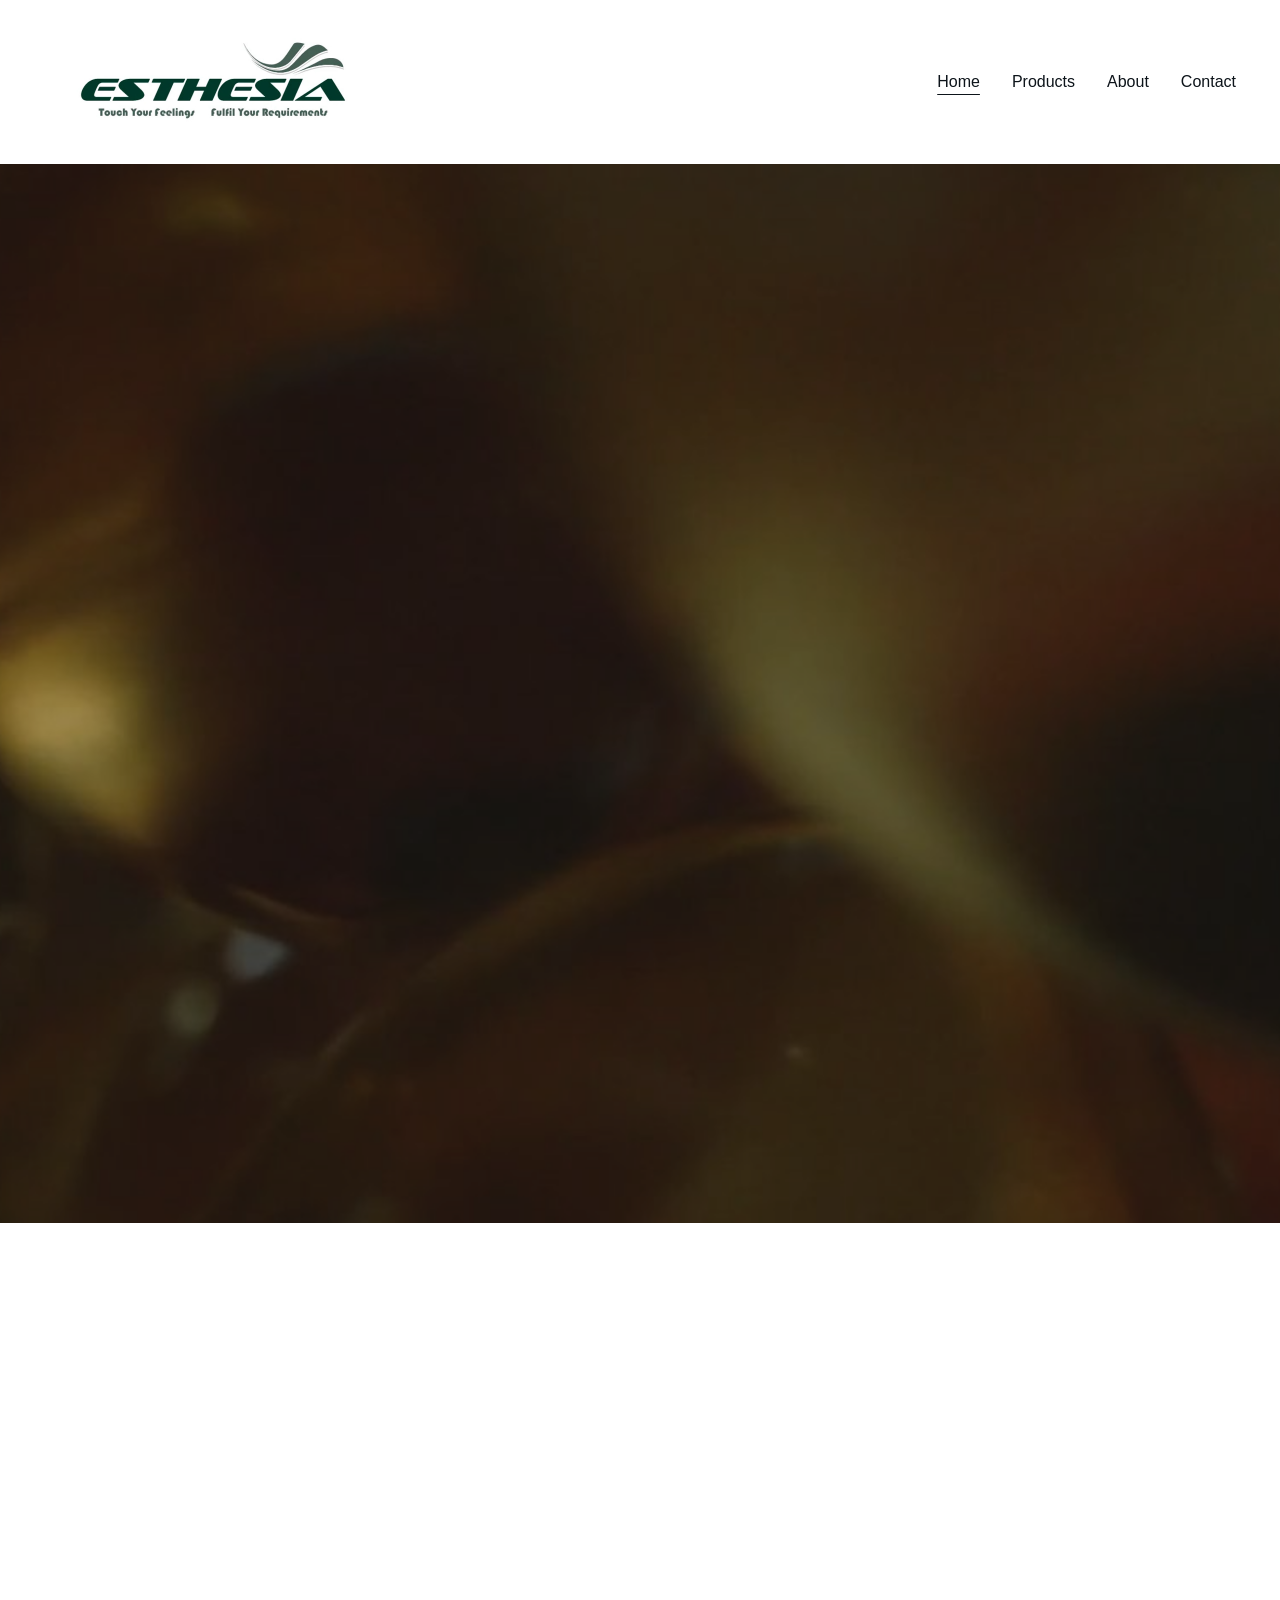
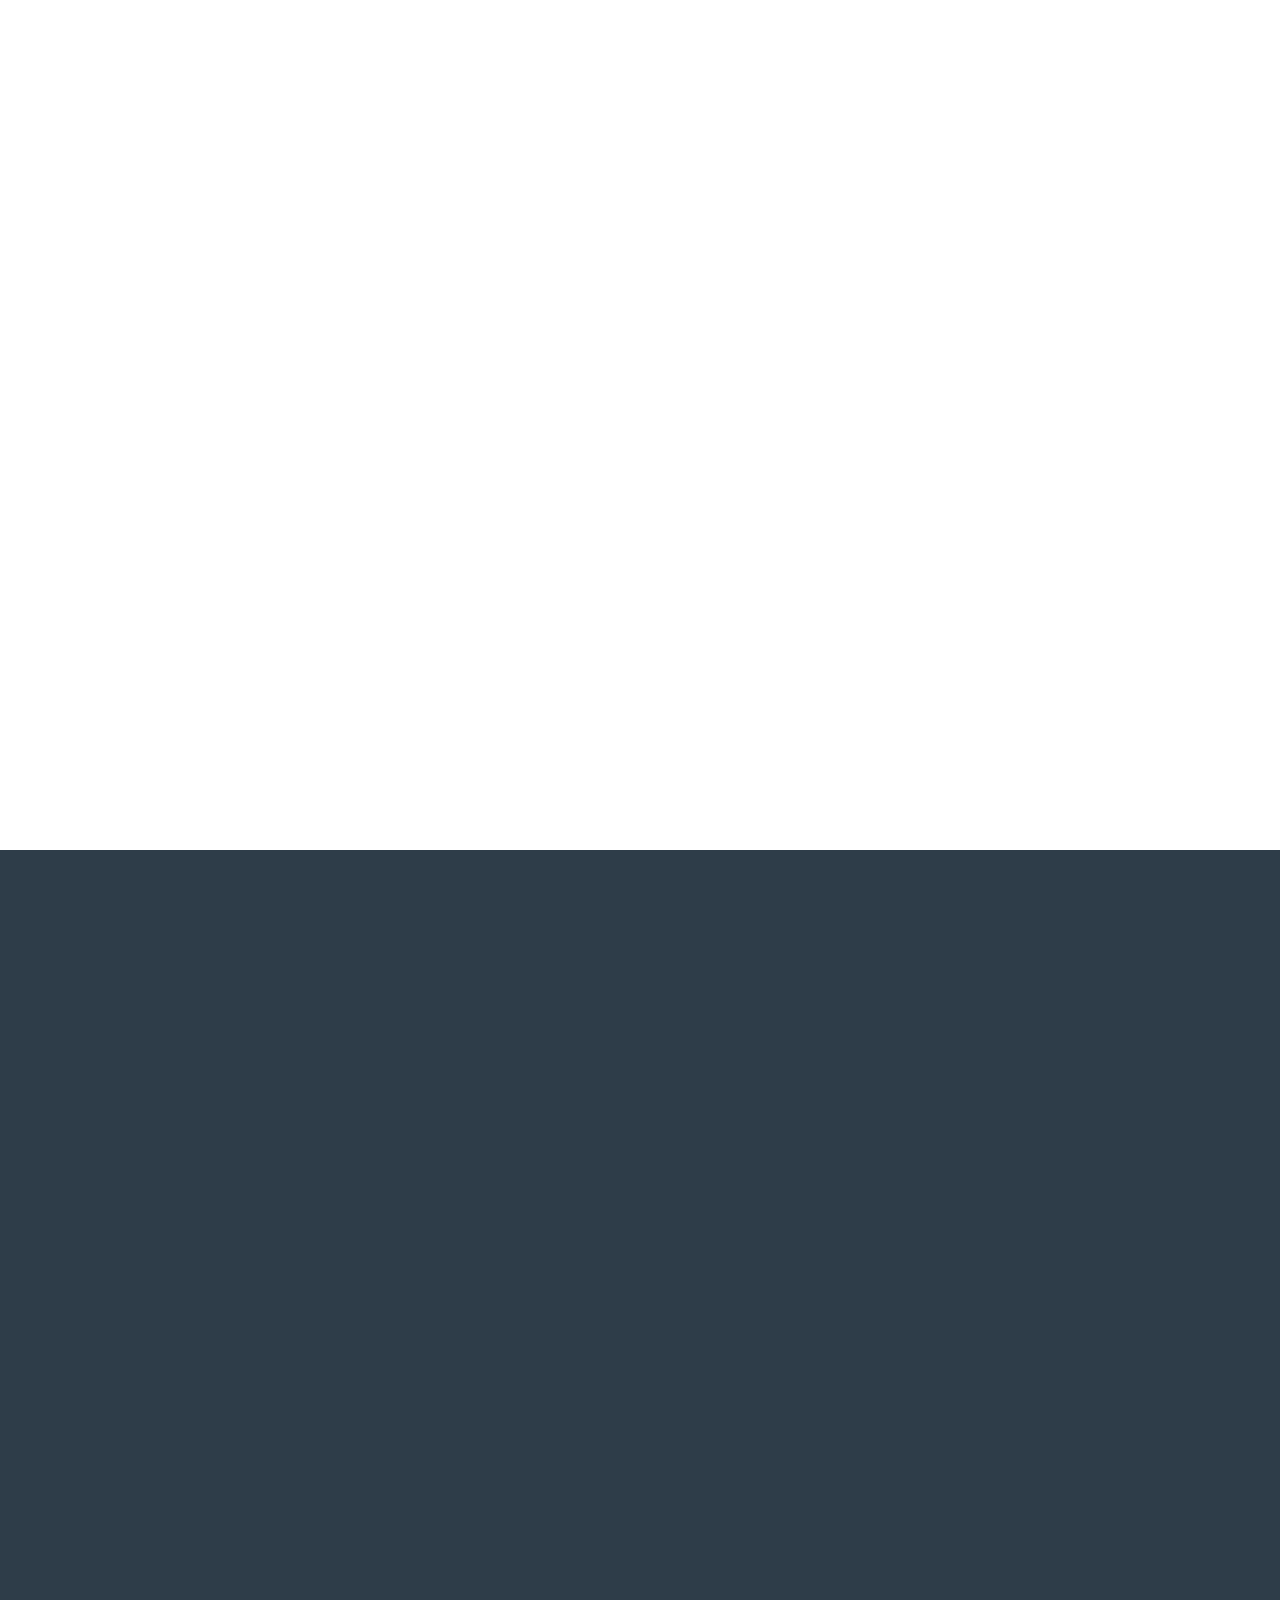
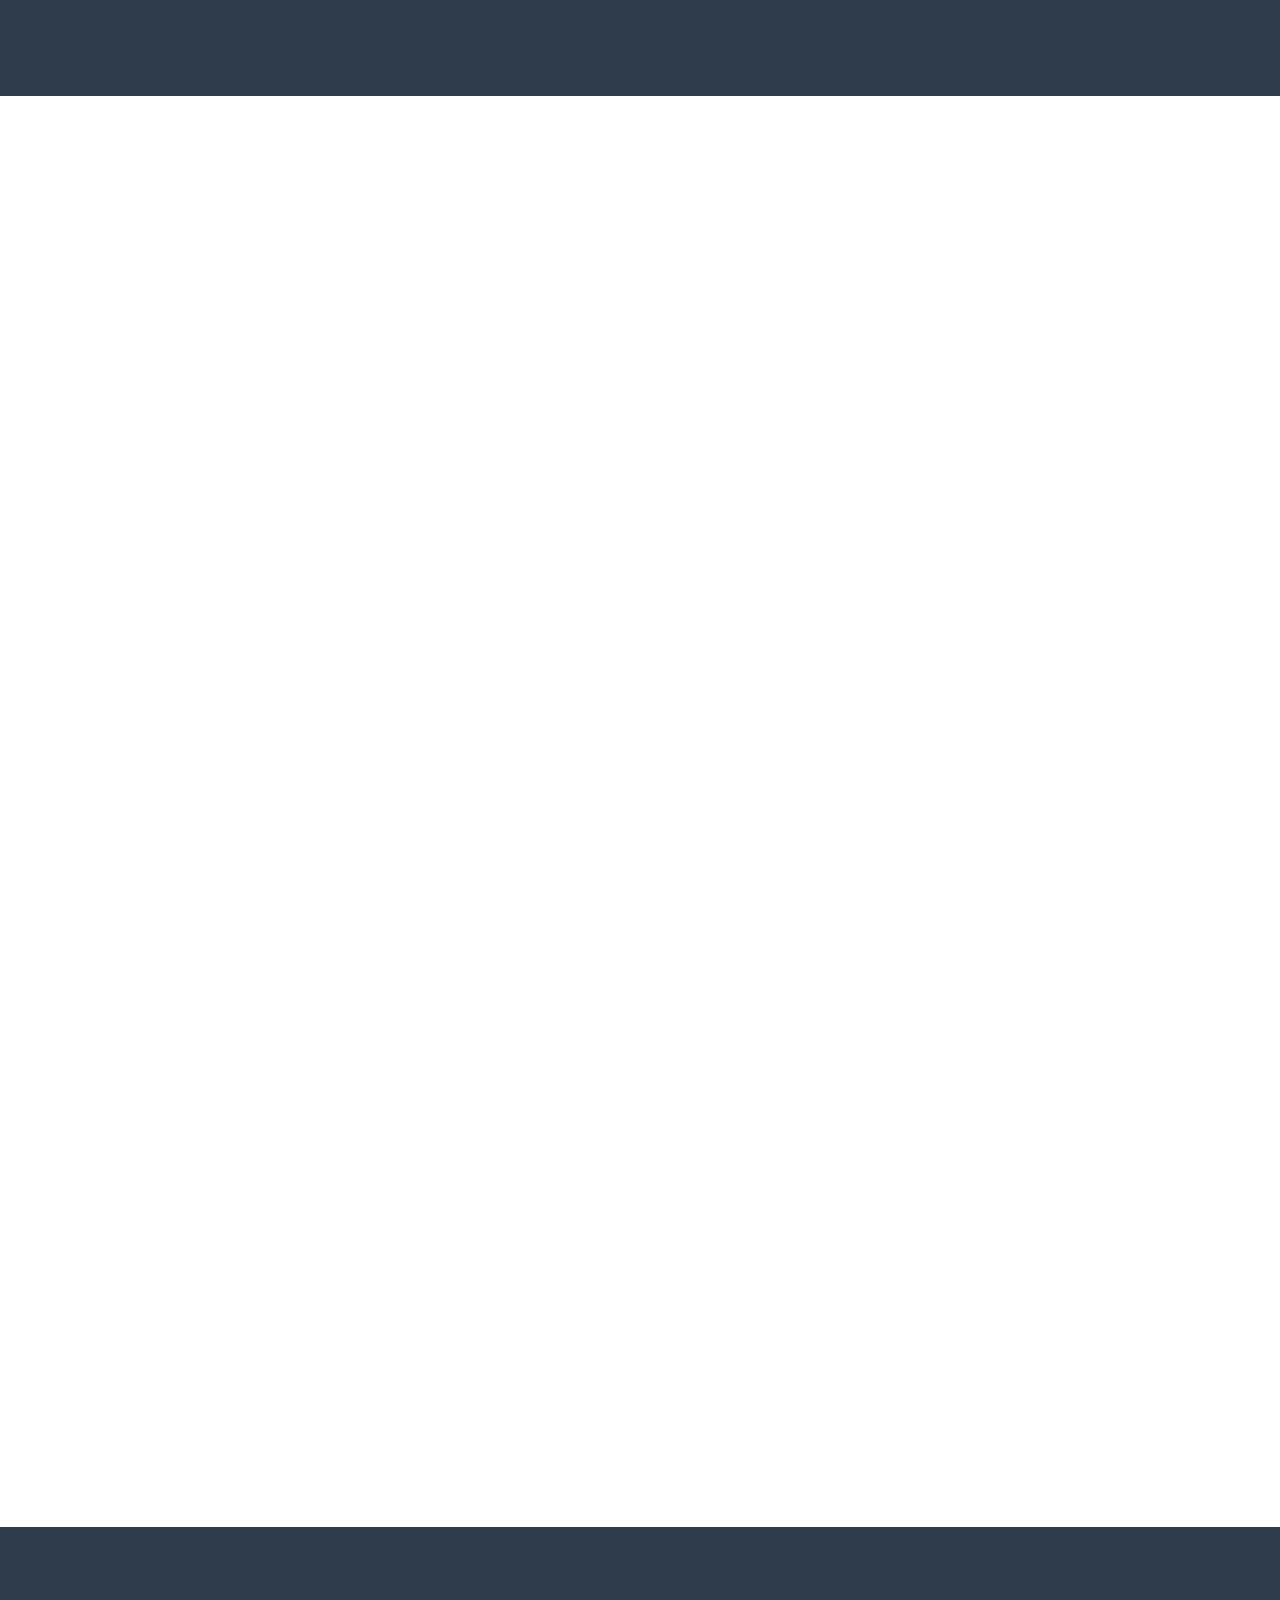
==== index.html @ c7436f4a "Initial import of Esthesia static website" ====
<!DOCTYPE html>
<html lang="en">
<!-- Mirrored from https://esthesia.com.au/ by HTTrack Website Copier/3.x [XR&CO], Fri, 13 Nov 2026 10:04:24 GMT -->
<head><meta charset="utf-8"/><meta content="width=device-width, initial-scale=1.0" name="viewport"/><meta content="Hostinger Website Builder" name="generator"/><!--[--><title>Trusted Wholesaler in Australia &amp; Taiwan - Esthesia | Esthesia</title><meta content="Esthesia is your reliable wholesaler in Australia and Taiwan, providing an extensive range of health products, including cosmetics, premium coffee, and essential health equipment. Explore our catalog to find the best products tailored for your business needs." name="description"/><link href="data:;base64,iVBORw0KGgo=" rel="icon"/><link href="data:;base64,iVBORw0KGgo=" rel="apple-touch-icon"/><meta content="index.html" property="og:url"/><link href="index.html" rel="canonical"/><meta content="Trusted Wholesaler in Australia &amp; Taiwan - Esthesia | Esthesia" property="og:title"/><meta content="Trusted Wholesaler in Australia &amp; Taiwan - Esthesia | Esthesia" name="twitter:title"/><meta content="website" property="og:type"/><meta content="Esthesia is your reliable wholesaler in Australia and Taiwan, providing an extensive range of health products, including cosmetics, premium coffee, and essential health equipment. Explore our catalog to find the best products tailored for your business needs." property="og:description"/><meta content="Esthesia is your reliable wholesaler in Australia and Taiwan, providing an extensive range of health products, including cosmetics, premium coffee, and essential health equipment. Explore our catalog to find the best products tailored for your business needs." name="twitter:description"/><meta content="Esthesia" property="og:site_name"/><meta content="wholesaler Australia, health products, premium coffee" name="keywords"/><meta property="og:image"/><meta name="twitter:image"/><meta content="" property="og:image:alt"/><meta content="" name="twitter:image:alt"/><meta content="summary_large_image" name="twitter:card"/><!-- --><link rel="preconnect"/><!-- --><!-- --><!-- --><!-- --><!--[--><link href="index.html" hreflang="x-default" rel="alternate"/><!--]--><link crossorigin="true" href="https://cdn.zyrosite.com/u1/google-fonts/font-faces?family=Roboto:wght@400;500;600&amp;display=swap" rel="preconnect"/><link as="style" href="https://cdn.zyrosite.com/u1/google-fonts/font-faces?family=Roboto:wght@400;500;600&amp;display=swap" rel="preload"/><link href="https://cdn.zyrosite.com/u1/google-fonts/font-faces?family=Roboto:wght@400;500;600&amp;display=swap" referrerpolicy="no-referrer" rel="stylesheet"/><!--]--><style></style><script>(function(){const publishDate = null;

			const currentDate = new Date().setHours(0, 0, 0, 0);

			if (publishDate && currentDate < publishDate) {
				window.location.replace('index.html');
			}
		})();</script><link href="_astro-1732517316264/_slug_.Cned8WY8.css" rel="stylesheet"/>
<style>:root{--color-meteorite-dark: #2f1c6a;--color-meteorite: #8c85ff;--color-meteorite-light: #d5dfff;--color-primary-dark: #5025d1;--color-primary: #673de6;--color-primary-light: #ebe4ff;--color-danger-dark: #d63163;--color-danger: #fc5185;--color-danger-light: #ffe8ef;--color-warning-dark: #fea419;--color-warning-dark-2: #9F6000;--color-warning: #ffcd35;--color-warning-light: #fff8e2;--color-success-dark: #008361;--color-success: #00b090;--color-success-light: #def4f0;--color-dark: #1d1e20;--color-gray-dark: #36344d;--color-gray: #727586;--color-gray-border: #dadce0;--color-gray-light: #f2f3f6;--color-light: #fff;--color-azure: #357df9;--color-azure-light: #e3ebf9;--color-azure-dark: #265ab2;--color-indigo: #6366F1}.whats-app-bubble{position:fixed;right:20px;bottom:24px;z-index:1000;display:flex;cursor:pointer;border-radius:100px;box-shadow:#00000026 0 4px 12px}.globalClass_2ebe{position:relative;z-index:17}#wtpQualitySign_fixedCSS,#wtpQualitySign_popupCSS{bottom:10px!important}#wtpQualitySign_fixedCSS{z-index:17!important}#wtpQualitySign_popupCSS{z-index:18!important}
</style></head> <body> <div> <style>astro-island,astro-slot,astro-static-slot{display:contents}</style><script>(()=>{var e=async t=>{await(await t())()};(self.Astro||(self.Astro={})).only=e;window.dispatchEvent(new Event("astro:only"));})();;(()=>{var A=Object.defineProperty;var g=(i,o,a)=>o in i?A(i,o,{enumerable:!0,configurable:!0,writable:!0,value:a}):i[o]=a;var d=(i,o,a)=>g(i,typeof o!="symbol"?o+"":o,a);{let i={0:t=>m(t),1:t=>a(t),2:t=>new RegExp(t),3:t=>new Date(t),4:t=>new Map(a(t)),5:t=>new Set(a(t)),6:t=>BigInt(t),7:t=>new URL(t),8:t=>new Uint8Array(t),9:t=>new Uint16Array(t),10:t=>new Uint32Array(t)},o=t=>{let[l,e]=t;return l in i?i[l](e):void 0},a=t=>t.map(o),m=t=>typeof t!="object"||t===null?t:Object.fromEntries(Object.entries(t).map(([l,e])=>[l,o(e)]));class y extends HTMLElement{constructor(){super(...arguments);d(this,"Component");d(this,"hydrator");d(this,"hydrate",async()=>{var b;if(!this.hydrator||!this.isConnected)return;let e=(b=this.parentElement)==null?void 0:b.closest("astro-island[ssr]");if(e){e.addEventListener("astro:hydrate",this.hydrate,{once:!0});return}let c=this.querySelectorAll("astro-slot"),n={},h=this.querySelectorAll("template[data-astro-template]");for(let r of h){let s=r.closest(this.tagName);s!=null&&s.isSameNode(this)&&(n[r.getAttribute("data-astro-template")||"default"]=r.innerHTML,r.remove())}for(let r of c){let s=r.closest(this.tagName);s!=null&&s.isSameNode(this)&&(n[r.getAttribute("name")||"default"]=r.innerHTML)}let p;try{p=this.hasAttribute("props")?m(JSON.parse(this.getAttribute("props"))):{}}catch(r){let s=this.getAttribute("component-url")||"<unknown>",v=this.getAttribute("component-export");throw v&&(s+=` (export ${v})`),console.error(`[hydrate] Error parsing props for component ${s}`,this.getAttribute("props"),r),r}let u;await this.hydrator(this)(this.Component,p,n,{client:this.getAttribute("client")}),this.removeAttribute("ssr"),this.dispatchEvent(new CustomEvent("astro:hydrate"))});d(this,"unmount",()=>{this.isConnected||this.dispatchEvent(new CustomEvent("astro:unmount"))})}disconnectedCallback(){document.removeEventListener("astro:after-swap",this.unmount),document.addEventListener("astro:after-swap",this.unmount,{once:!0})}connectedCallback(){if(!this.hasAttribute("await-children")||document.readyState==="interactive"||document.readyState==="complete")this.childrenConnectedCallback();else{let e=()=>{document.removeEventListener("DOMContentLoaded",e),c.disconnect(),this.childrenConnectedCallback()},c=new MutationObserver(()=>{var n;((n=this.lastChild)==null?void 0:n.nodeType)===Node.COMMENT_NODE&&this.lastChild.nodeValue==="astro:end"&&(this.lastChild.remove(),e())});c.observe(this,{childList:!0}),document.addEventListener("DOMContentLoaded",e)}}async childrenConnectedCallback(){let e=this.getAttribute("before-hydration-url");e&&await import(e),this.start()}async start(){let e=JSON.parse(this.getAttribute("opts")),c=this.getAttribute("client");if(Astro[c]===void 0){window.addEventListener(`astro:${c}`,()=>this.start(),{once:!0});return}try{await Astro[c](async()=>{let n=this.getAttribute("renderer-url"),[h,{default:p}]=await Promise.all([import(this.getAttribute("component-url")),n?import(n):()=>()=>{}]),u=this.getAttribute("component-export")||"default";if(!u.includes("."))this.Component=h[u];else{this.Component=h;for(let f of u.split("."))this.Component=this.Component[f]}return this.hydrator=p,this.hydrate},e,this)}catch(n){console.error(`[astro-island] Error hydrating ${this.getAttribute("component-url")}`,n)}}attributeChangedCallback(){this.hydrate()}}d(y,"observedAttributes",["props"]),customElements.get("astro-island")||customElements.define("astro-island",y)}})();</script><astro-island client="only" component-export="default" component-url="_astro-1732517316264/ClientHead.DyCZnrLW.js" opts='{"name":"ClientHead","value":"vue"}' props='{"page-noindex":[0],"canonical-url":[0,"https://esthesia.com.au/"],"site-meta":[0,{"version":[0,170],"isLayout":[0,true],"template":[0,"aigenerated"],"metaTitle":[0,"Esthesia"],"aiWebsiteType":[0,"Business"],"defaultLocale":[0,"system"],"metaHtmlLanguage":[0,"en"],"isPrivateModeActive":[0,false],"demoEcommerceStoreId":[0,"demo_01G0E9P2R0CFTNBWEEFCEV8EG5"],"shouldAddWWWPrefixToDomain":[0,false]}],"domain":[0,"esthesia.com.au"]}' renderer-url="_astro-1732517316264/client.ClBgHM8J.js" ssr="" uid="2luc5L"></astro-island> <script>(()=>{var e=async t=>{await(await t())()};(self.Astro||(self.Astro={})).load=e;window.dispatchEvent(new Event("astro:load"));})();</script><astro-island await-children="" client="load" component-export="default" component-url="_astro-1732517316264/Page.DCS1-Xpa.js" opts='{"name":"PageComponent","value":true}' props="{&quot;pageData&quot;:[0,{&quot;pages&quot;:[0,{&quot;ai-Foesx&quot;:[0,{&quot;meta&quot;:[0,{&quot;title&quot;:[0,&quot;Trusted Wholesaler in Australia &amp; Taiwan - Esthesia&quot;],&quot;keywords&quot;:[1,[[0,&quot;wholesaler Australia&quot;],[0,&quot;health products&quot;],[0,&quot;premium coffee&quot;]]],&quot;description&quot;:[0,&quot;Esthesia is your reliable wholesaler in Australia and Taiwan, providing an extensive range of health products, including cosmetics, premium coffee, and essential health equipment. Explore our catalog to find the best products tailored for your business needs.&quot;],&quot;focusKeyword&quot;:[0,&quot;wholesaler Australia&quot;]}],&quot;name&quot;:[0,&quot;Home&quot;],&quot;slug&quot;:[0,&quot;home&quot;],&quot;type&quot;:[0,&quot;default&quot;],&quot;blocks&quot;:[1,[[0,&quot;ai-SNVyl2&quot;],[0,&quot;ai-PhxnQ7&quot;],[0,&quot;ai-YYaQV5&quot;],[0,&quot;ai-0DRvZd&quot;],[0,&quot;ai-rOpLDy&quot;]]]}],&quot;ai-IYH8s&quot;:[0,{&quot;meta&quot;:[0,{&quot;title&quot;:[0,&quot;Contact Esthesia - Health Product Wholesaler&quot;],&quot;keywords&quot;:[1,[[0,&quot;health products&quot;],[0,&quot;wholesaler&quot;],[0,&quot;cosmetics&quot;],[0,&quot;coffee&quot;],[0,&quot;equipment&quot;]]],&quot;description&quot;:[0,&quot;Get in touch with Esthesia, your trusted health product wholesaler for Australia and Taiwan. We offer a wide range of cosmetics, coffee, and health equipment. Reach out for inquiries, partnerships, or product information. We're here to assist you with your health product needs.&quot;],&quot;focusKeyword&quot;:[0,&quot;health products&quot;]}],&quot;name&quot;:[0,&quot;Contact&quot;],&quot;slug&quot;:[0,&quot;contact&quot;],&quot;type&quot;:[0,&quot;default&quot;],&quot;blocks&quot;:[1,[[0,&quot;ai-iwE2PH&quot;],[0,&quot;ai-4S_KzJ&quot;],[0,&quot;ai-QL1faz&quot;]]]}],&quot;ai-X6Tkz&quot;:[0,{&quot;meta&quot;:[0,{&quot;title&quot;:[0,&quot;Esthesia: Your Trusted Health Product Wholesaler&quot;],&quot;keywords&quot;:[1,[[0,&quot;health products&quot;],[0,&quot;cosmetics&quot;],[0,&quot;wholesale supplier&quot;]]],&quot;description&quot;:[0,&quot;Esthesia is a leading health product wholesaler, providing a diverse range of cosmetics, coffee, and health equipment for Australia and Taiwan. We are committed to quality and customer satisfaction, ensuring you receive the best products for your health and wellness needs.&quot;],&quot;focusKeyword&quot;:[0,&quot;health products&quot;]}],&quot;name&quot;:[0,&quot;About&quot;],&quot;slug&quot;:[0,&quot;about&quot;],&quot;type&quot;:[0,&quot;default&quot;],&quot;blocks&quot;:[1,[[0,&quot;ai-xZIhe4&quot;],[0,&quot;ai-4S_KzJ&quot;],[0,&quot;ai-zgKFQ3&quot;]]]}],&quot;ai-uSNVk&quot;:[0,{&quot;meta&quot;:[0,{&quot;title&quot;:[0,&quot;Esthesia: Quality Health Products for Australia and Taiwan&quot;],&quot;keywords&quot;:[1,[[0,&quot;health products&quot;],[0,&quot;cosmetics&quot;],[0,&quot;wholesale supplier&quot;]]],&quot;description&quot;:[0,&quot;Discover a wide range of health products at Esthesia. We specialize in cosmetics, coffee, and health equipment, serving wholesalers in Australia and Taiwan. Quality and reliability are our top priorities for your business needs.&quot;],&quot;focusKeyword&quot;:[0,&quot;health products&quot;]}],&quot;name&quot;:[0,&quot;Products&quot;],&quot;slug&quot;:[0,&quot;products&quot;],&quot;type&quot;:[0,&quot;default&quot;],&quot;blocks&quot;:[1,[[0,&quot;ai-JjSDs3&quot;],[0,&quot;ai-o9_Cx0&quot;],[0,&quot;ai-QL1faz&quot;]]]}]}],&quot;blocks&quot;:[0,{&quot;header&quot;:[0,{&quot;type&quot;:[0,&quot;BlockNavigation&quot;],&quot;mobile&quot;:[0,{&quot;height&quot;:[0,90],&quot;logoHeight&quot;:[0,27]}],&quot;desktop&quot;:[0,{&quot;height&quot;:[0,164],&quot;logoHeight&quot;:[0,104]}],&quot;settings&quot;:[0,{&quot;styles&quot;:[0,{&quot;width&quot;:[0,&quot;1240px&quot;],&quot;padding&quot;:[0,&quot;30px 16px 30px 16px&quot;],&quot;m-padding&quot;:[0,&quot;24px 16px 24px 16px&quot;],&quot;logo-width&quot;:[0,&quot;338px&quot;],&quot;cartIconSize&quot;:[0,&quot;24px&quot;],&quot;link-spacing&quot;:[0,&quot;32px&quot;],&quot;m-logo-width&quot;:[0,&quot;85.8681640625px&quot;],&quot;m-link-spacing&quot;:[0,&quot;20px&quot;],&quot;element-spacing&quot;:[0,&quot;32px&quot;],&quot;contrastBackgroundColor&quot;:[0,&quot;rgb(224, 224, 224)&quot;]}],&quot;cartText&quot;:[0,&quot;&quot;],&quot;isSticky&quot;:[0,true],&quot;showLogo&quot;:[0,true],&quot;headerLayout&quot;:[0,&quot;desktop-1&quot;],&quot;isCartVisible&quot;:[0,true],&quot;logoImagePath&quot;:[0,&quot;esthesialogowithslogan-AE0oZo1GDlC8O04b.webp&quot;],&quot;mHeaderLayout&quot;:[0,&quot;mobile-1&quot;],&quot;logoImageOrigin&quot;:[0,&quot;assets&quot;],&quot;mobileLinksAlignment&quot;:[0,&quot;right&quot;]}],&quot;zindexes&quot;:[1,[]],&quot;background&quot;:[0,{&quot;color&quot;:[0,&quot;#ffffff&quot;],&quot;current&quot;:[0,&quot;color&quot;],&quot;isTransparent&quot;:[0,false]}],&quot;components&quot;:[1,[]],&quot;fontWeight&quot;:[0,400],&quot;logoAspectRatio&quot;:[0,3.25],&quot;navLinkTextColor&quot;:[0,&quot;#0d141a&quot;],&quot;navLinkTextColorHover&quot;:[0,&quot;#0d141a&quot;]}],&quot;zSiG-O&quot;:[0,{&quot;slot&quot;:[0,&quot;footer&quot;],&quot;type&quot;:[0,&quot;BlockLayout&quot;],&quot;mobile&quot;:[0,{&quot;minHeight&quot;:[0,614]}],&quot;desktop&quot;:[0,{&quot;minHeight&quot;:[0,344]}],&quot;settings&quot;:[0,{&quot;styles&quot;:[0,{&quot;cols&quot;:[0,&quot;12&quot;],&quot;rows&quot;:[0,10],&quot;width&quot;:[0,&quot;1224px&quot;],&quot;m-rows&quot;:[0,&quot;1&quot;],&quot;col-gap&quot;:[0,&quot;24px&quot;],&quot;row-gap&quot;:[0,&quot;16px&quot;],&quot;row-size&quot;:[0,&quot;48px&quot;],&quot;column-gap&quot;:[0,&quot;24px&quot;],&quot;block-padding&quot;:[0,&quot;16px 0 16px 0&quot;],&quot;m-block-padding&quot;:[0,&quot;40px 16px 40px 16px&quot;]}]}],&quot;zindexes&quot;:[1,[[0,&quot;ai-_K3XIw&quot;],[0,&quot;ai-Kzhad-&quot;],[0,&quot;ai-ImAnRU&quot;],[0,&quot;ai-YmMw1v&quot;],[0,&quot;ai-0NJ7tu&quot;],[0,&quot;ai-VBk2rt&quot;],[0,&quot;ai-AiR-TD&quot;],[0,&quot;ai-JCjPzm&quot;],[0,&quot;ai-2V25m9&quot;]]],&quot;background&quot;:[0,{&quot;color&quot;:[0,&quot;#2E3D49&quot;],&quot;current&quot;:[0,&quot;color&quot;]}],&quot;components&quot;:[1,[[0,&quot;ai-_K3XIw&quot;],[0,&quot;ai-Kzhad-&quot;],[0,&quot;ai-ImAnRU&quot;],[0,&quot;ai-YmMw1v&quot;],[0,&quot;ai-0NJ7tu&quot;],[0,&quot;ai-VBk2rt&quot;],[0,&quot;ai-AiR-TD&quot;],[0,&quot;ai-JCjPzm&quot;],[0,&quot;ai-2V25m9&quot;]]],&quot;initialBlockId&quot;:[0,&quot;W7N_1fYuy&quot;]}],&quot;ai-0DRvZd&quot;:[0,{&quot;type&quot;:[0,&quot;BlockLayout&quot;],&quot;mobile&quot;:[0,{&quot;minHeight&quot;:[0,642]}],&quot;desktop&quot;:[0,{&quot;minHeight&quot;:[0,824]}],&quot;settings&quot;:[0,{&quot;styles&quot;:[0,{&quot;block-padding&quot;:[0,&quot;16px 0 16px 0&quot;],&quot;m-block-padding&quot;:[0,&quot;16px&quot;]}]}],&quot;zindexes&quot;:[1,[[0,&quot;ai-6hkwT-&quot;],[0,&quot;ai-FWc2Dd&quot;],[0,&quot;ai-5GRxpV&quot;],[0,&quot;ai-hNTTfe&quot;],[0,&quot;ai-WENtz-&quot;],[0,&quot;ai-4sqNP4&quot;]]],&quot;attachment&quot;:[0,&quot;fixed&quot;],&quot;background&quot;:[0,{&quot;color&quot;:[0,&quot;#ffffff&quot;],&quot;current&quot;:[0,&quot;color&quot;],&quot;gradient&quot;:[0,{&quot;angle&quot;:[0,135],&quot;colors&quot;:[1,[[0,{&quot;value&quot;:[0,&quot;#4A90E2&quot;]}],[0,{&quot;value&quot;:[0,&quot;rgb(143, 17, 168)&quot;]}]]],&quot;isAnimated&quot;:[0,false]}],&quot;overlay-opacity&quot;:[0,&quot;0.90&quot;]}],&quot;components&quot;:[1,[[0,&quot;ai-6hkwT-&quot;],[0,&quot;ai-FWc2Dd&quot;],[0,&quot;ai-5GRxpV&quot;],[0,&quot;ai-hNTTfe&quot;],[0,&quot;ai-WENtz-&quot;],[0,&quot;ai-4sqNP4&quot;]]],&quot;initialBlockId&quot;:[0,&quot;zWbtAT&quot;]}],&quot;ai-PhxnQ7&quot;:[0,{&quot;type&quot;:[0,&quot;BlockLayout&quot;],&quot;mobile&quot;:[0,{&quot;minHeight&quot;:[0,1280]}],&quot;desktop&quot;:[0,{&quot;minHeight&quot;:[0,1227]}],&quot;settings&quot;:[0,{&quot;styles&quot;:[0,{&quot;block-padding&quot;:[0,&quot;16px 0 16px 0&quot;],&quot;m-block-padding&quot;:[0,&quot;16px&quot;]}]}],&quot;zindexes&quot;:[1,[[0,&quot;ai-WPg6X7&quot;],[0,&quot;ai-YDy2Lz&quot;],[0,&quot;ai-5EC7d_&quot;],[0,&quot;ai-2rLAJL&quot;],[0,&quot;ai-l-NX6o&quot;],[0,&quot;ai-wXX0eO&quot;],[0,&quot;ai-nVDzGr&quot;],[0,&quot;ai-trDSep&quot;]]],&quot;attachment&quot;:[0,&quot;fixed&quot;],&quot;background&quot;:[0,{&quot;color&quot;:[0,&quot;#ffffff&quot;],&quot;current&quot;:[0,&quot;color&quot;],&quot;gradient&quot;:[0,{&quot;angle&quot;:[0,135],&quot;colors&quot;:[1,[[0,{&quot;value&quot;:[0,&quot;#4A90E2&quot;]}],[0,{&quot;value&quot;:[0,&quot;rgb(143, 17, 168)&quot;]}]]],&quot;isAnimated&quot;:[0,false]}],&quot;overlay-opacity&quot;:[0,&quot;0.90&quot;]}],&quot;components&quot;:[1,[[0,&quot;ai-WPg6X7&quot;],[0,&quot;ai-YDy2Lz&quot;],[0,&quot;ai-5EC7d_&quot;],[0,&quot;ai-2rLAJL&quot;],[0,&quot;ai-l-NX6o&quot;],[0,&quot;ai-wXX0eO&quot;],[0,&quot;ai-nVDzGr&quot;],[0,&quot;ai-trDSep&quot;]]],&quot;initialBlockId&quot;:[0,&quot;zXihxf&quot;]}],&quot;ai-SNVyl2&quot;:[0,{&quot;type&quot;:[0,&quot;BlockLayout&quot;],&quot;mobile&quot;:[0,{&quot;minHeight&quot;:[0,1089]}],&quot;desktop&quot;:[0,{&quot;minHeight&quot;:[0,1059]}],&quot;settings&quot;:[0,{&quot;styles&quot;:[0,{&quot;block-padding&quot;:[0,&quot;16px 0 16px 0&quot;],&quot;m-block-padding&quot;:[0,&quot;16px&quot;]}]}],&quot;zindexes&quot;:[1,[[0,&quot;ai-1oXTuT&quot;],[0,&quot;ai-zMbjB9&quot;],[0,&quot;ai-nLnSbY&quot;],[0,&quot;ai-hjwC94&quot;],[0,&quot;ai-fNfmoT&quot;],[0,&quot;ai-YtsKt_&quot;]]],&quot;attachment&quot;:[0,&quot;unset&quot;],&quot;background&quot;:[0,{&quot;alt&quot;:[0,&quot;black and brown leather padded tub sofa&quot;],&quot;path&quot;:[0,&quot;photo-1567016376408-0226e4d0c1ea&quot;],&quot;image&quot;:[0,&quot;https://images.unsplash.com/photo-1567016376408-0226e4d0c1ea?ixid=M3wzOTE5Mjl8MHwxfHNlYXJjaHw0fHxpbnRlcmlvcnxlbnwwfHx8fDE3MTUwNDQwMTN8MA&amp;ixlib=rb-4.0.3?w=1366&amp;q=70&amp;auto=format&quot;],&quot;video&quot;:[0,{&quot;videoSrc&quot;:[0,&quot;https://videos.pexels.com/video-files/3752510/3752510-hd_1920_1080_24fps.mp4&quot;],&quot;videoThumbnailSrc&quot;:[0,&quot;https://images.pexels.com/videos/3752510/pexels-photo-3752510.jpeg?auto=compress&amp;cs=tinysrgb&amp;fit=crop&amp;h=630&amp;w=1200&quot;]}],&quot;origin&quot;:[0,&quot;unsplash&quot;],&quot;current&quot;:[0,&quot;video&quot;],&quot;gradient&quot;:[0,{&quot;angle&quot;:[0,135],&quot;colors&quot;:[1,[[0,{&quot;value&quot;:[0,&quot;#4A90E2&quot;]}],[0,{&quot;value&quot;:[0,&quot;rgb(143, 17, 168)&quot;]}]]],&quot;isAnimated&quot;:[0,false]}],&quot;overlay-opacity&quot;:[0,&quot;0.45&quot;]}],&quot;components&quot;:[1,[[0,&quot;ai-1oXTuT&quot;],[0,&quot;ai-zMbjB9&quot;],[0,&quot;ai-nLnSbY&quot;],[0,&quot;ai-hjwC94&quot;],[0,&quot;ai-fNfmoT&quot;],[0,&quot;ai-YtsKt_&quot;]]],&quot;initialBlockId&quot;:[0,&quot;zVI3AP&quot;],&quot;isMobileAutoPositioningEnabled&quot;:[0,true]}],&quot;ai-YYaQV5&quot;:[0,{&quot;type&quot;:[0,&quot;BlockLayout&quot;],&quot;mobile&quot;:[0,{&quot;minHeight&quot;:[0,1695]}],&quot;desktop&quot;:[0,{&quot;minHeight&quot;:[0,846]}],&quot;settings&quot;:[0,{&quot;styles&quot;:[0,{&quot;block-padding&quot;:[0,&quot;16px 0 16px 0&quot;],&quot;m-block-padding&quot;:[0,&quot;16px&quot;]}]}],&quot;zindexes&quot;:[1,[[0,&quot;ai-ApurR7&quot;],[0,&quot;ai-A5btre&quot;],[0,&quot;ai-aMkl01&quot;],[0,&quot;ai-2PG_ZN&quot;],[0,&quot;ai-HKRc0A&quot;],[0,&quot;ai-iZY5cR&quot;],[0,&quot;ai-Z7gYhY&quot;],[0,&quot;ai-At3htZ&quot;],[0,&quot;ai-x3913Q&quot;],[0,&quot;ai-RMjGLf&quot;],[0,&quot;ai-vGA7f9&quot;],[0,&quot;ai-2EYSTi&quot;],[0,&quot;ai-KbKzNq&quot;],[0,&quot;ai-lhLtq2&quot;]]],&quot;attachment&quot;:[0,&quot;fixed&quot;],&quot;background&quot;:[0,{&quot;color&quot;:[0,&quot;#2E3D49&quot;],&quot;current&quot;:[0,&quot;color&quot;],&quot;gradient&quot;:[0,{&quot;angle&quot;:[0,135],&quot;colors&quot;:[1,[[0,{&quot;value&quot;:[0,&quot;#4A90E2&quot;]}],[0,{&quot;value&quot;:[0,&quot;rgb(143, 17, 168)&quot;]}]]],&quot;isAnimated&quot;:[0,false]}],&quot;overlay-opacity&quot;:[0,&quot;0.90&quot;]}],&quot;components&quot;:[1,[[0,&quot;ai-aMkl01&quot;],[0,&quot;ai-2PG_ZN&quot;],[0,&quot;ai-A5btre&quot;],[0,&quot;ai-HKRc0A&quot;],[0,&quot;ai-ApurR7&quot;],[0,&quot;ai-iZY5cR&quot;],[0,&quot;ai-Z7gYhY&quot;],[0,&quot;ai-vGA7f9&quot;],[0,&quot;ai-At3htZ&quot;],[0,&quot;ai-2EYSTi&quot;],[0,&quot;ai-x3913Q&quot;],[0,&quot;ai-RMjGLf&quot;],[0,&quot;ai-lhLtq2&quot;],[0,&quot;ai-KbKzNq&quot;]]],&quot;initialBlockId&quot;:[0,&quot;z0K2P-&quot;]}],&quot;ai-rOpLDy&quot;:[0,{&quot;type&quot;:[0,&quot;BlockLayout&quot;],&quot;mobile&quot;:[0,{&quot;minHeight&quot;:[0,1024.5]}],&quot;desktop&quot;:[0,{&quot;minHeight&quot;:[0,607]}],&quot;settings&quot;:[0,{&quot;styles&quot;:[0,{&quot;rows&quot;:[0,12],&quot;row-gap&quot;:[0,&quot;16px&quot;],&quot;row-size&quot;:[0,&quot;48px&quot;],&quot;column-gap&quot;:[0,&quot;24px&quot;],&quot;block-padding&quot;:[0,&quot;16px 0&quot;],&quot;m-block-padding&quot;:[0,&quot;56px 16px 56px 16px&quot;],&quot;grid-gap-history&quot;:[0,&quot;16px 24px&quot;]}]}],&quot;zindexes&quot;:[1,[[0,&quot;ai-o-7Fc1&quot;],[0,&quot;ai-2cm0vf&quot;],[0,&quot;ai-9KaFpt&quot;],[0,&quot;ai-LDkZRs&quot;],[0,&quot;ai-nKmvir&quot;],[0,&quot;ai-FibSSG&quot;],[0,&quot;ai-ep9ppy&quot;],[0,&quot;ai-MoV_4C&quot;],[0,&quot;ai-taOGXR&quot;],[0,&quot;ai-09fxFX&quot;],[0,&quot;ai-zaMiQH&quot;],[0,&quot;ai-nz2c24&quot;],[0,&quot;ai-69Am0I&quot;],[0,&quot;ai-AwUG1g&quot;]]],&quot;background&quot;:[0,{&quot;color&quot;:[0,&quot;#ffffff&quot;],&quot;current&quot;:[0,&quot;color&quot;]}],&quot;components&quot;:[1,[[0,&quot;ai-2cm0vf&quot;],[0,&quot;ai-9KaFpt&quot;],[0,&quot;ai-LDkZRs&quot;],[0,&quot;ai-nKmvir&quot;],[0,&quot;ai-FibSSG&quot;],[0,&quot;ai-ep9ppy&quot;],[0,&quot;ai-MoV_4C&quot;],[0,&quot;ai-taOGXR&quot;],[0,&quot;ai-09fxFX&quot;],[0,&quot;ai-zaMiQH&quot;],[0,&quot;ai-nz2c24&quot;],[0,&quot;ai-o-7Fc1&quot;],[0,&quot;ai-69Am0I&quot;],[0,&quot;ai-AwUG1g&quot;]]],&quot;initialBlockId&quot;:[0,&quot;zCLoIt&quot;]}]}],&quot;elements&quot;:[0,{&quot;ai-09fxFX&quot;:[0,{&quot;rel&quot;:[0,&quot;nofollow&quot;],&quot;type&quot;:[0,&quot;GridImage&quot;],&quot;mobile&quot;:[0,{&quot;top&quot;:[0,448],&quot;left&quot;:[0,143],&quot;width&quot;:[0,41],&quot;height&quot;:[0,40]}],&quot;desktop&quot;:[0,{&quot;top&quot;:[0,440],&quot;left&quot;:[0,53],&quot;width&quot;:[0,48],&quot;height&quot;:[0,48],&quot;borderRadius&quot;:[0,&quot;50%&quot;]}],&quot;settings&quot;:[0,{&quot;alt&quot;:[0,&quot;A well-stocked shop shelf filled with various beauty and wellness products, including bottles, boxes, and jars. The shelves are neatly organized with different color-coded sections containing skincare bottles, soaps, and colorful packaging. The lighting is warm and inviting.&quot;],&quot;path&quot;:[0,&quot;photo-1665238832896-a4887fd68bf0&quot;],&quot;origin&quot;:[0,&quot;unsplash&quot;],&quot;styles&quot;:[0,{&quot;align&quot;:[0,&quot;center&quot;],&quot;justify&quot;:[0,&quot;center&quot;],&quot;m-element-margin&quot;:[0,&quot;0 0 16px 0&quot;]}],&quot;clickAction&quot;:[0,&quot;none&quot;]}],&quot;animation&quot;:[0,{&quot;name&quot;:[0,&quot;slide&quot;],&quot;type&quot;:[0,&quot;global&quot;]}],&quot;initialElementId&quot;:[0,&quot;zkuDlt&quot;]}],&quot;ai-0NJ7tu&quot;:[0,{&quot;type&quot;:[0,&quot;GridTextBox&quot;],&quot;mobile&quot;:[0,{&quot;top&quot;:[0,335],&quot;left&quot;:[0,0],&quot;width&quot;:[0,328],&quot;height&quot;:[0,21]}],&quot;content&quot;:[0,&quot;&lt;p dir=\&quot;auto\&quot; style=\&quot;color: #ffffff\&quot; class=\&quot;body-small\&quot;&gt;&lt;span style=\&quot;font-weight: 700\&quot;&gt;&lt;strong&gt;Wholesale&lt;/strong&gt;&lt;/span&gt;&lt;/p&gt;&quot;],&quot;desktop&quot;:[0,{&quot;top&quot;:[0,80],&quot;left&quot;:[0,849],&quot;width&quot;:[0,375],&quot;height&quot;:[0,21]}],&quot;settings&quot;:[0,{&quot;styles&quot;:[0,{&quot;text&quot;:[0,&quot;left&quot;],&quot;align&quot;:[0,&quot;flex-start&quot;],&quot;justify&quot;:[0,&quot;center&quot;],&quot;m-element-margin&quot;:[0,&quot;0 0 24px 0&quot;]}]}],&quot;animation&quot;:[0,{&quot;name&quot;:[0,&quot;slide&quot;],&quot;type&quot;:[0,&quot;global&quot;]}],&quot;initialElementId&quot;:[0,&quot;fRoA6n-q74&quot;]}],&quot;ai-1oXTuT&quot;:[0,{&quot;type&quot;:[0,&quot;GridTextBox&quot;],&quot;mobile&quot;:[0,{&quot;top&quot;:[0,160],&quot;left&quot;:[0,0],&quot;width&quot;:[0,328],&quot;height&quot;:[0,260]}],&quot;content&quot;:[0,&quot;&lt;h1 dir=\&quot;auto\&quot; style=\&quot;color: rgb(255, 255, 255); --lineHeightDesktop: 1.2; --fontSizeDesktop: 72px\&quot;&gt;Discover Premium, Natural Products for You and Your Customers&lt;/h1&gt;&quot;],&quot;desktop&quot;:[0,{&quot;top&quot;:[0,200],&quot;left&quot;:[0,0],&quot;width&quot;:[0,503],&quot;height&quot;:[0,518]}],&quot;settings&quot;:[0,{&quot;styles&quot;:[0,{&quot;text&quot;:[0,&quot;left&quot;],&quot;align&quot;:[0,&quot;flex-start&quot;],&quot;justify&quot;:[0,&quot;flex-start&quot;],&quot;m-element-margin&quot;:[0,&quot;0 0 16px 0&quot;]}]}],&quot;animation&quot;:[0,{&quot;name&quot;:[0,&quot;slide&quot;],&quot;type&quot;:[0,&quot;global&quot;]}],&quot;initialElementId&quot;:[0,&quot;z3nwXg&quot;]}],&quot;ai-2EYSTi&quot;:[0,{&quot;svg&quot;:[0,&quot;&lt;svg preserveAspectRatio=\&quot;none\&quot; viewBox=\&quot;0 0 80 80\&quot; fill=\&quot;none\&quot; stroke=\&quot;none\&quot; xmlns=\&quot;http://www.w3.org/2000/svg\&quot;&gt;&lt;path d=\&quot;M0 0H80V80H0V0Z\&quot; /&gt;&lt;/svg&gt;&quot;],&quot;type&quot;:[0,&quot;GridShape&quot;],&quot;color&quot;:[0,&quot;#ffffff&quot;],&quot;shape&quot;:[0,&quot;rectangle&quot;],&quot;mobile&quot;:[0,{&quot;top&quot;:[0,1445],&quot;left&quot;:[0,0],&quot;width&quot;:[0,328],&quot;height&quot;:[0,200]}],&quot;desktop&quot;:[0,{&quot;top&quot;:[0,544],&quot;left&quot;:[0,824],&quot;width&quot;:[0,400],&quot;height&quot;:[0,200]}],&quot;settings&quot;:[0,{&quot;styles&quot;:[1,[]]}],&quot;animation&quot;:[0,{&quot;name&quot;:[0,&quot;slide&quot;],&quot;type&quot;:[0,&quot;global&quot;]}],&quot;initialElementId&quot;:[0,&quot;zTfhC7&quot;]}],&quot;ai-2PG_ZN&quot;:[0,{&quot;type&quot;:[0,&quot;GridTextBox&quot;],&quot;mobile&quot;:[0,{&quot;top&quot;:[0,129],&quot;left&quot;:[0,0],&quot;width&quot;:[0,328],&quot;height&quot;:[0,72]}],&quot;content&quot;:[0,&quot;&lt;p dir=\&quot;auto\&quot; style=\&quot;color: #ffffff\&quot; class=\&quot;body\&quot;&gt;We provide a range of health products including cosmetics, coffee, and health equipment.&lt;/p&gt;&quot;],&quot;desktop&quot;:[0,{&quot;top&quot;:[0,161],&quot;left&quot;:[0,309],&quot;width&quot;:[0,606],&quot;height&quot;:[0,48]}],&quot;settings&quot;:[0,{&quot;styles&quot;:[0,{&quot;text&quot;:[0,&quot;center&quot;],&quot;align&quot;:[0,&quot;flex-start&quot;],&quot;justify&quot;:[0,&quot;flex-start&quot;],&quot;m-element-margin&quot;:[0,&quot;0 0 16px 0&quot;]}]}],&quot;animation&quot;:[0,{&quot;name&quot;:[0,&quot;slide&quot;],&quot;type&quot;:[0,&quot;global&quot;]}],&quot;initialElementId&quot;:[0,&quot;zQflXe&quot;]}],&quot;ai-2V25m9&quot;:[0,{&quot;type&quot;:[0,&quot;GridTextBox&quot;],&quot;mobile&quot;:[0,{&quot;top&quot;:[0,581],&quot;left&quot;:[0,0],&quot;width&quot;:[0,328],&quot;height&quot;:[0,24]}],&quot;content&quot;:[0,&quot;&lt;p dir=\&quot;auto\&quot; style=\&quot;color: #ffffff; --lineHeightDesktop: 1.3; --fontSizeDesktop: 14px\&quot; class=\&quot;body\&quot;&gt;© 2024. All rights reserved.&lt;/p&gt;&quot;],&quot;desktop&quot;:[0,{&quot;top&quot;:[0,310],&quot;left&quot;:[0,0],&quot;width&quot;:[0,503],&quot;height&quot;:[0,18]}],&quot;settings&quot;:[0,{&quot;styles&quot;:[0,{&quot;text&quot;:[0,&quot;left&quot;],&quot;align&quot;:[0,&quot;flex-start&quot;],&quot;justify&quot;:[0,&quot;center&quot;],&quot;m-element-margin&quot;:[0,&quot;0 0 24px 0&quot;]}]}],&quot;animation&quot;:[0,{&quot;name&quot;:[0,&quot;slide&quot;],&quot;type&quot;:[0,&quot;global&quot;]}],&quot;initialElementId&quot;:[0,&quot;fRoA6n-q74&quot;]}],&quot;ai-2cm0vf&quot;:[0,{&quot;svg&quot;:[0,&quot;&lt;svg preserveAspectRatio=\&quot;none\&quot; viewBox=\&quot;0 0 80 80\&quot; fill=\&quot;none\&quot; stroke=\&quot;none\&quot; xmlns=\&quot;http://www.w3.org/2000/svg\&quot;&gt;&lt;path d=\&quot;M0 0H80V80H0V0Z\&quot; /&gt;&lt;/svg&gt;&quot;],&quot;type&quot;:[0,&quot;GridShape&quot;],&quot;color&quot;:[0,&quot;#A8E6CF&quot;],&quot;shape&quot;:[0,&quot;rectangle&quot;],&quot;mobile&quot;:[0,{&quot;top&quot;:[0,608],&quot;left&quot;:[0,0],&quot;width&quot;:[0,328],&quot;height&quot;:[0,384]}],&quot;desktop&quot;:[0,{&quot;top&quot;:[0,240],&quot;left&quot;:[0,618],&quot;width&quot;:[0,606],&quot;height&quot;:[0,291]}],&quot;settings&quot;:[0,{&quot;styles&quot;:[1,[]]}],&quot;animation&quot;:[0,{&quot;name&quot;:[0,&quot;slide&quot;],&quot;type&quot;:[0,&quot;global&quot;]}],&quot;initialElementId&quot;:[0,&quot;z9S2WM&quot;]}],&quot;ai-2rLAJL&quot;:[0,{&quot;rel&quot;:[0,&quot;nofollow&quot;],&quot;type&quot;:[0,&quot;GridButton&quot;],&quot;mobile&quot;:[0,{&quot;top&quot;:[0,295],&quot;left&quot;:[0,0],&quot;width&quot;:[0,164],&quot;height&quot;:[0,56]}],&quot;target&quot;:[0,&quot;_blank&quot;],&quot;content&quot;:[0,&quot;Explore&quot;],&quot;desktop&quot;:[0,{&quot;top&quot;:[0,424],&quot;left&quot;:[0,0],&quot;width&quot;:[0,194],&quot;height&quot;:[0,56],&quot;fontSize&quot;:[0,16]}],&quot;linkType&quot;:[0,&quot;external&quot;],&quot;settings&quot;:[0,{&quot;type&quot;:[0,&quot;primary&quot;],&quot;styles&quot;:[0,{&quot;align&quot;:[0,&quot;center&quot;],&quot;justify&quot;:[0,&quot;center&quot;],&quot;m-element-margin&quot;:[0,&quot;0 0 16px 0&quot;]}]}],&quot;animation&quot;:[0,{&quot;name&quot;:[0,&quot;slide&quot;],&quot;type&quot;:[0,&quot;global&quot;]}],&quot;fontColor&quot;:[0,&quot;#0d141a&quot;],&quot;fontWeight&quot;:[0,500],&quot;borderColor&quot;:[0,&quot;#0d141a&quot;],&quot;borderWidth&quot;:[0,1],&quot;borderRadius&quot;:[0,28],&quot;fontColorHover&quot;:[0,&quot;#0d141a&quot;],&quot;backgroundColor&quot;:[0,&quot;rgba(255, 255, 255, 0)&quot;],&quot;borderColorHover&quot;:[0,&quot;#0d141a&quot;],&quot;initialElementId&quot;:[0,&quot;z0R3ks&quot;],&quot;backgroundColorHover&quot;:[0,&quot;rgba(255, 255, 255, 0)&quot;]}],&quot;ai-4sqNP4&quot;:[0,{&quot;rel&quot;:[0,&quot;nofollow&quot;],&quot;type&quot;:[0,&quot;GridImage&quot;],&quot;mobile&quot;:[0,{&quot;top&quot;:[0,400],&quot;left&quot;:[0,170],&quot;width&quot;:[0,158],&quot;height&quot;:[0,200]}],&quot;desktop&quot;:[0,{&quot;top&quot;:[0,264],&quot;left&quot;:[0,927],&quot;width&quot;:[0,297],&quot;height&quot;:[0,480],&quot;borderRadius&quot;:[0,&quot;15px&quot;]}],&quot;settings&quot;:[0,{&quot;alt&quot;:[0,&quot;A well-organized shelf displaying a variety of products, including bottles and boxes, neatly arranged. The products appear to be skincare or personal care items, and the packaging is minimalist with neutral tones. Ceramic cups are also visible among the items on the shelf, adding a touch of elegance.&quot;],&quot;path&quot;:[0,&quot;photo-1684014450286-9d990b02058a&quot;],&quot;origin&quot;:[0,&quot;unsplash&quot;],&quot;styles&quot;:[0,{&quot;align&quot;:[0,&quot;center&quot;],&quot;justify&quot;:[0,&quot;center&quot;],&quot;m-element-margin&quot;:[0,&quot;0 0 16px 0&quot;]}],&quot;clickAction&quot;:[0,&quot;lightbox&quot;]}],&quot;animation&quot;:[0,{&quot;name&quot;:[0,&quot;slide&quot;],&quot;type&quot;:[0,&quot;global&quot;]}],&quot;initialElementId&quot;:[0,&quot;zEyR8-&quot;]}],&quot;ai-5EC7d_&quot;:[0,{&quot;rel&quot;:[0,&quot;nofollow&quot;],&quot;type&quot;:[0,&quot;GridImage&quot;],&quot;mobile&quot;:[0,{&quot;top&quot;:[0,384],&quot;left&quot;:[0,0],&quot;width&quot;:[0,328],&quot;height&quot;:[0,224]}],&quot;desktop&quot;:[0,{&quot;top&quot;:[0,80],&quot;left&quot;:[0,612],&quot;width&quot;:[0,612],&quot;height&quot;:[0,464],&quot;borderRadius&quot;:[0,&quot;20px&quot;]}],&quot;settings&quot;:[0,{&quot;alt&quot;:[0,&quot;Close-up of three skincare products from the brand mCaffeine placed on a green surface against a yellow background. Two black tubes labeled 'naked &amp; raw coffee face wash' and 'coffee face scrub' are prominently displayed along with a round container, also branded.&quot;],&quot;path&quot;:[0,&quot;photo-1688297211898-4cf11c917cc3&quot;],&quot;origin&quot;:[0,&quot;unsplash&quot;],&quot;styles&quot;:[0,{&quot;align&quot;:[0,&quot;center&quot;],&quot;justify&quot;:[0,&quot;center&quot;],&quot;m-element-margin&quot;:[0,&quot;0 0 16px 0&quot;]}],&quot;clickAction&quot;:[0,&quot;none&quot;]}],&quot;animation&quot;:[0,{&quot;name&quot;:[0,&quot;slide&quot;],&quot;type&quot;:[0,&quot;global&quot;]}],&quot;initialElementId&quot;:[0,&quot;zh256U&quot;]}],&quot;ai-5GRxpV&quot;:[0,{&quot;rel&quot;:[0,&quot;nofollow&quot;],&quot;type&quot;:[0,&quot;GridImage&quot;],&quot;mobile&quot;:[0,{&quot;top&quot;:[0,184],&quot;left&quot;:[0,0],&quot;width&quot;:[0,158],&quot;height&quot;:[0,200]}],&quot;desktop&quot;:[0,{&quot;top&quot;:[0,264],&quot;left&quot;:[0,0],&quot;width&quot;:[0,297],&quot;height&quot;:[0,480],&quot;borderRadius&quot;:[0,&quot;15px&quot;]}],&quot;settings&quot;:[0,{&quot;alt&quot;:[0,&quot;Two black tubes with colorful text display skincare products on a bright yellow background. Each tube features branding details and product descriptions like 'coffee face wash' and 'coffee face scrub'. A small graphic of a wolf at the bottom adds a distinct design element.&quot;],&quot;path&quot;:[0,&quot;photo-1688297211903-4ac68caa84b5&quot;],&quot;origin&quot;:[0,&quot;unsplash&quot;],&quot;styles&quot;:[0,{&quot;align&quot;:[0,&quot;center&quot;],&quot;justify&quot;:[0,&quot;center&quot;],&quot;m-element-margin&quot;:[0,&quot;0 0 16px 0&quot;]}],&quot;clickAction&quot;:[0,&quot;lightbox&quot;]}],&quot;animation&quot;:[0,{&quot;name&quot;:[0,&quot;slide&quot;],&quot;type&quot;:[0,&quot;global&quot;]}],&quot;initialElementId&quot;:[0,&quot;zDXW0N&quot;]}],&quot;ai-69Am0I&quot;:[0,{&quot;type&quot;:[0,&quot;GridTextBox&quot;],&quot;mobile&quot;:[0,{&quot;top&quot;:[0,648],&quot;left&quot;:[0,37],&quot;width&quot;:[0,254],&quot;height&quot;:[0,23]}],&quot;content&quot;:[0,&quot;&lt;h6 dir=\&quot;auto\&quot;&gt;★★★★★&lt;/h6&gt;&quot;],&quot;desktop&quot;:[0,{&quot;top&quot;:[0,280],&quot;left&quot;:[0,670],&quot;width&quot;:[0,194],&quot;height&quot;:[0,23]}],&quot;settings&quot;:[0,{&quot;styles&quot;:[0,{&quot;text&quot;:[0,&quot;left&quot;],&quot;align&quot;:[0,&quot;flex-start&quot;],&quot;m-text&quot;:[0,&quot;center&quot;],&quot;justify&quot;:[0,&quot;flex-start&quot;],&quot;m-element-margin&quot;:[0,&quot;0 0 16px 0&quot;]}]}],&quot;animation&quot;:[0,{&quot;name&quot;:[0,&quot;slide&quot;],&quot;type&quot;:[0,&quot;global&quot;]}],&quot;initialElementId&quot;:[0,&quot;zBT_2j&quot;]}],&quot;ai-6hkwT-&quot;:[0,{&quot;type&quot;:[0,&quot;GridTextBox&quot;],&quot;mobile&quot;:[0,{&quot;top&quot;:[0,40],&quot;left&quot;:[0,0],&quot;width&quot;:[0,328],&quot;height&quot;:[0,42]}],&quot;content&quot;:[0,&quot;&lt;h3 dir=\&quot;auto\&quot; style&gt;Health Products&lt;/h3&gt;&quot;],&quot;desktop&quot;:[0,{&quot;top&quot;:[0,80],&quot;left&quot;:[0,0],&quot;width&quot;:[0,1224],&quot;height&quot;:[0,62]}],&quot;settings&quot;:[0,{&quot;styles&quot;:[0,{&quot;text&quot;:[0,&quot;center&quot;],&quot;align&quot;:[0,&quot;flex-start&quot;],&quot;justify&quot;:[0,&quot;flex-start&quot;],&quot;m-element-margin&quot;:[0,&quot;0 0 16px 0&quot;]}]}],&quot;animation&quot;:[0,{&quot;name&quot;:[0,&quot;slide&quot;],&quot;type&quot;:[0,&quot;global&quot;]}],&quot;initialElementId&quot;:[0,&quot;zpbdPY&quot;]}],&quot;ai-9KaFpt&quot;:[0,{&quot;type&quot;:[0,&quot;GridTextBox&quot;],&quot;mobile&quot;:[0,{&quot;top&quot;:[0,40],&quot;left&quot;:[0,0],&quot;width&quot;:[0,328],&quot;height&quot;:[0,42]}],&quot;content&quot;:[0,&quot;&lt;h3 dir=\&quot;auto\&quot; style&gt;Customer Feedback&lt;/h3&gt;&quot;],&quot;desktop&quot;:[0,{&quot;top&quot;:[0,82],&quot;left&quot;:[0,0],&quot;width&quot;:[0,1224],&quot;height&quot;:[0,62]}],&quot;settings&quot;:[0,{&quot;styles&quot;:[0,{&quot;text&quot;:[0,&quot;center&quot;],&quot;align&quot;:[0,&quot;flex-start&quot;],&quot;justify&quot;:[0,&quot;center&quot;],&quot;m-element-margin&quot;:[0,&quot;0 0 40px 0&quot;]}]}],&quot;animation&quot;:[0,{&quot;name&quot;:[0,&quot;slide&quot;],&quot;type&quot;:[0,&quot;global&quot;]}],&quot;initialElementId&quot;:[0,&quot;zZBpeg&quot;]}],&quot;ai-A5btre&quot;:[0,{&quot;svg&quot;:[0,&quot;&lt;svg preserveAspectRatio=\&quot;none\&quot; viewBox=\&quot;0 0 80 80\&quot; fill=\&quot;none\&quot; stroke=\&quot;none\&quot; xmlns=\&quot;http://www.w3.org/2000/svg\&quot;&gt;&lt;path d=\&quot;M0 0H80V80H0V0Z\&quot; /&gt;&lt;/svg&gt;&quot;],&quot;type&quot;:[0,&quot;GridShape&quot;],&quot;color&quot;:[0,&quot;#ffffff&quot;],&quot;shape&quot;:[0,&quot;rectangle&quot;],&quot;mobile&quot;:[0,{&quot;top&quot;:[0,469],&quot;left&quot;:[0,0],&quot;width&quot;:[0,328],&quot;height&quot;:[0,200]}],&quot;desktop&quot;:[0,{&quot;top&quot;:[0,544],&quot;left&quot;:[0,0],&quot;width&quot;:[0,400],&quot;height&quot;:[0,200]}],&quot;settings&quot;:[0,{&quot;styles&quot;:[1,[]]}],&quot;animation&quot;:[0,{&quot;name&quot;:[0,&quot;slide&quot;],&quot;type&quot;:[0,&quot;global&quot;]}],&quot;initialElementId&quot;:[0,&quot;zUSjJp&quot;]}],&quot;ai-AiR-TD&quot;:[0,{&quot;type&quot;:[0,&quot;GridTextBox&quot;],&quot;mobile&quot;:[0,{&quot;top&quot;:[0,268],&quot;left&quot;:[0,0],&quot;width&quot;:[0,328],&quot;height&quot;:[0,24]}],&quot;content&quot;:[0,&quot;&lt;p dir=\&quot;auto\&quot; style=\&quot;color: rgb(255, 255, 255)\&quot; class=\&quot;body\&quot;&gt;+61 7 3485 0080&lt;/p&gt;&quot;],&quot;desktop&quot;:[0,{&quot;top&quot;:[0,119],&quot;left&quot;:[0,618],&quot;width&quot;:[0,194],&quot;height&quot;:[0,24]}],&quot;settings&quot;:[0,{&quot;styles&quot;:[0,{&quot;text&quot;:[0,&quot;left&quot;],&quot;align&quot;:[0,&quot;flex-start&quot;],&quot;justify&quot;:[0,&quot;center&quot;],&quot;m-element-margin&quot;:[0,&quot;0 0 24px 0&quot;]}]}],&quot;animation&quot;:[0,{&quot;name&quot;:[0,&quot;slide&quot;],&quot;type&quot;:[0,&quot;global&quot;]}],&quot;initialElementId&quot;:[0,&quot;fRoA6n-q74&quot;]}],&quot;ai-ApurR7&quot;:[0,{&quot;rel&quot;:[0,&quot;nofollow&quot;],&quot;type&quot;:[0,&quot;GridImage&quot;],&quot;mobile&quot;:[0,{&quot;top&quot;:[0,229],&quot;left&quot;:[0,0],&quot;width&quot;:[0,328],&quot;height&quot;:[0,264]}],&quot;desktop&quot;:[0,{&quot;top&quot;:[0,280],&quot;left&quot;:[0,0],&quot;width&quot;:[0,400],&quot;height&quot;:[0,304],&quot;borderRadius&quot;:[0,&quot;20px&quot;]}],&quot;settings&quot;:[0,{&quot;alt&quot;:[0,&quot;A store shelf filled with various health and wellness products, including lotions, creams, and lip balms. The shelf features brands like Charlotte's Web, Social, Joy, and Green Roads. Products are labeled with prices and organized neatly by brand. The shelf is painted in a light green color, complementing the packaging design of many products.&quot;],&quot;path&quot;:[0,&quot;photo-1696527940989-c4a4882faa9b&quot;],&quot;origin&quot;:[0,&quot;unsplash&quot;],&quot;styles&quot;:[0,{&quot;align&quot;:[0,&quot;center&quot;],&quot;justify&quot;:[0,&quot;center&quot;],&quot;m-element-margin&quot;:[0,&quot;0 0 16px 0&quot;]}],&quot;clickAction&quot;:[0,&quot;none&quot;]}],&quot;animation&quot;:[0,{&quot;name&quot;:[0,&quot;slide&quot;],&quot;type&quot;:[0,&quot;global&quot;]}],&quot;initialElementId&quot;:[0,&quot;z4-y3d&quot;]}],&quot;ai-At3htZ&quot;:[0,{&quot;svg&quot;:[0,&quot;&lt;svg preserveAspectRatio=\&quot;none\&quot; viewBox=\&quot;0 0 80 80\&quot; fill=\&quot;none\&quot; stroke=\&quot;none\&quot; xmlns=\&quot;http://www.w3.org/2000/svg\&quot;&gt;&lt;path d=\&quot;M0 0H80V80H0V0Z\&quot; /&gt;&lt;/svg&gt;&quot;],&quot;type&quot;:[0,&quot;GridShape&quot;],&quot;color&quot;:[0,&quot;#ffffff&quot;],&quot;shape&quot;:[0,&quot;rectangle&quot;],&quot;mobile&quot;:[0,{&quot;top&quot;:[0,957],&quot;left&quot;:[0,0],&quot;width&quot;:[0,328],&quot;height&quot;:[0,200]}],&quot;desktop&quot;:[0,{&quot;top&quot;:[0,544],&quot;left&quot;:[0,412],&quot;width&quot;:[0,400],&quot;height&quot;:[0,200]}],&quot;settings&quot;:[0,{&quot;styles&quot;:[1,[]]}],&quot;animation&quot;:[0,{&quot;name&quot;:[0,&quot;slide&quot;],&quot;type&quot;:[0,&quot;global&quot;]}],&quot;initialElementId&quot;:[0,&quot;zO28cy&quot;]}],&quot;ai-AwUG1g&quot;:[0,{&quot;type&quot;:[0,&quot;GridTextBox&quot;],&quot;mobile&quot;:[0,{&quot;top&quot;:[0,225],&quot;left&quot;:[0,44],&quot;width&quot;:[0,238],&quot;height&quot;:[0,23]}],&quot;content&quot;:[0,&quot;&lt;h6 dir=\&quot;auto\&quot;&gt;★★★★★&lt;/h6&gt;&quot;],&quot;desktop&quot;:[0,{&quot;top&quot;:[0,280],&quot;left&quot;:[0,53],&quot;width&quot;:[0,194],&quot;height&quot;:[0,23]}],&quot;settings&quot;:[0,{&quot;styles&quot;:[0,{&quot;text&quot;:[0,&quot;left&quot;],&quot;align&quot;:[0,&quot;flex-start&quot;],&quot;m-text&quot;:[0,&quot;center&quot;],&quot;justify&quot;:[0,&quot;flex-start&quot;],&quot;m-element-margin&quot;:[0,&quot;0 0 16px 0&quot;]}]}],&quot;animation&quot;:[0,{&quot;name&quot;:[0,&quot;slide&quot;],&quot;type&quot;:[0,&quot;global&quot;]}],&quot;initialElementId&quot;:[0,&quot;zQ_v3O&quot;]}],&quot;ai-FWc2Dd&quot;:[0,{&quot;type&quot;:[0,&quot;GridTextBox&quot;],&quot;mobile&quot;:[0,{&quot;top&quot;:[0,96],&quot;left&quot;:[0,0],&quot;width&quot;:[0,328],&quot;height&quot;:[0,48]}],&quot;content&quot;:[0,&quot;&lt;p dir=\&quot;auto\&quot; style=\&quot;color: rgb(86, 88, 94)\&quot; class=\&quot;body\&quot;&gt;Explore our range of cosmetics, coffee, and health equipment.&lt;/p&gt;&quot;],&quot;desktop&quot;:[0,{&quot;top&quot;:[0,160],&quot;left&quot;:[0,374],&quot;width&quot;:[0,477],&quot;height&quot;:[0,24]}],&quot;settings&quot;:[0,{&quot;styles&quot;:[0,{&quot;text&quot;:[0,&quot;center&quot;],&quot;align&quot;:[0,&quot;flex-start&quot;],&quot;justify&quot;:[0,&quot;flex-start&quot;],&quot;m-element-margin&quot;:[0,&quot;0 0 16px 0&quot;]}]}],&quot;animation&quot;:[0,{&quot;name&quot;:[0,&quot;slide&quot;],&quot;type&quot;:[0,&quot;global&quot;]}],&quot;initialElementId&quot;:[0,&quot;z2NrqX&quot;]}],&quot;ai-FibSSG&quot;:[0,{&quot;type&quot;:[0,&quot;GridTextBox&quot;],&quot;mobile&quot;:[0,{&quot;top&quot;:[0,902],&quot;left&quot;:[0,42],&quot;width&quot;:[0,245],&quot;height&quot;:[0,23]}],&quot;content&quot;:[0,&quot;&lt;h6 dir=\&quot;auto\&quot; style=\&quot;color: #0d141a; --lineHeightDesktop: 1.3; --fontSizeDesktop: 16px\&quot;&gt;Michael Chen&lt;/h6&gt;&quot;],&quot;desktop&quot;:[0,{&quot;top&quot;:[0,443],&quot;left&quot;:[0,732],&quot;width&quot;:[0,441],&quot;height&quot;:[0,21]}],&quot;settings&quot;:[0,{&quot;styles&quot;:[0,{&quot;text&quot;:[0,&quot;left&quot;],&quot;align&quot;:[0,&quot;flex-start&quot;],&quot;m-text&quot;:[0,&quot;center&quot;],&quot;justify&quot;:[0,&quot;flex-start&quot;],&quot;m-element-margin&quot;:[0,&quot;0 0 16px 0&quot;]}]}],&quot;animation&quot;:[0,{&quot;name&quot;:[0,&quot;slide&quot;],&quot;type&quot;:[0,&quot;global&quot;]}],&quot;initialElementId&quot;:[0,&quot;zhIBpe&quot;]}],&quot;ai-HKRc0A&quot;:[0,{&quot;type&quot;:[0,&quot;GridTextBox&quot;],&quot;mobile&quot;:[0,{&quot;top&quot;:[0,509],&quot;left&quot;:[0,13],&quot;width&quot;:[0,300],&quot;height&quot;:[0,23]}],&quot;content&quot;:[0,&quot;&lt;h6 dir=\&quot;auto\&quot; style=\&quot;color: #0d141a\&quot;&gt;&lt;strong&gt;Cosmetics and More&lt;/strong&gt;&lt;/h6&gt;&quot;],&quot;desktop&quot;:[0,{&quot;top&quot;:[0,584],&quot;left&quot;:[0,47],&quot;width&quot;:[0,309],&quot;height&quot;:[0,23]}],&quot;settings&quot;:[0,{&quot;styles&quot;:[0,{&quot;text&quot;:[0,&quot;left&quot;],&quot;align&quot;:[0,&quot;flex-start&quot;],&quot;justify&quot;:[0,&quot;flex-start&quot;],&quot;m-element-margin&quot;:[0,&quot;0 0 16px 0&quot;]}]}],&quot;animation&quot;:[0,{&quot;name&quot;:[0,&quot;slide&quot;],&quot;type&quot;:[0,&quot;global&quot;]}],&quot;initialElementId&quot;:[0,&quot;za4S0r&quot;]}],&quot;ai-ImAnRU&quot;:[0,{&quot;type&quot;:[0,&quot;GridTextBox&quot;],&quot;mobile&quot;:[0,{&quot;top&quot;:[0,83],&quot;left&quot;:[0,0],&quot;width&quot;:[0,328],&quot;height&quot;:[0,48]}],&quot;content&quot;:[0,&quot;&lt;p dir=\&quot;auto\&quot; style=\&quot;color: #ffffff; --lineHeightDesktop: 1.3; --fontSizeDesktop: 14px\&quot; class=\&quot;body\&quot;&gt;Wholesaler of cosmetics, coffee, and equipment.&lt;/p&gt;&quot;],&quot;desktop&quot;:[0,{&quot;top&quot;:[0,126],&quot;left&quot;:[0,0],&quot;width&quot;:[0,297],&quot;height&quot;:[0,36]}],&quot;settings&quot;:[0,{&quot;styles&quot;:[0,{&quot;text&quot;:[0,&quot;left&quot;],&quot;align&quot;:[0,&quot;flex-start&quot;],&quot;justify&quot;:[0,&quot;center&quot;],&quot;m-element-margin&quot;:[0,&quot;0 0 24px 0&quot;]}]}],&quot;animation&quot;:[0,{&quot;name&quot;:[0,&quot;slide&quot;],&quot;type&quot;:[0,&quot;global&quot;]}],&quot;initialElementId&quot;:[0,&quot;fRoA6n-q74&quot;]}],&quot;ai-JCjPzm&quot;:[0,{&quot;type&quot;:[0,&quot;GridForm&quot;],&quot;formId&quot;:[0,&quot;Contact form&quot;],&quot;mobile&quot;:[0,{&quot;top&quot;:[0,375],&quot;left&quot;:[0,0],&quot;width&quot;:[0,328],&quot;height&quot;:[0,148]}],&quot;desktop&quot;:[0,{&quot;top&quot;:[0,119],&quot;left&quot;:[0,849],&quot;width&quot;:[0,375],&quot;height&quot;:[0,138],&quot;inputTextSize&quot;:[0,16],&quot;labelTextSize&quot;:[0,16],&quot;submitButtonFontSize&quot;:[0,14],&quot;formElementsVerticalSpacing&quot;:[0,12]}],&quot;settings&quot;:[0,{&quot;theme&quot;:[0,&quot;light&quot;],&quot;schema&quot;:[1,[[0,{&quot;id&quot;:[0,&quot;email&quot;],&quot;svg&quot;:[0,&quot;align-left-short&quot;],&quot;name&quot;:[0,&quot;Email&quot;],&quot;type&quot;:[0,&quot;GridInput&quot;],&quot;fieldType&quot;:[0,&quot;short-answer&quot;],&quot;inputLabel&quot;:[0,&quot;Enter your email address&quot;],&quot;validation&quot;:[1,[[1,[[0,&quot;bail&quot;]]],[1,[[0,&quot;email&quot;]]],[1,[[0,&quot;required&quot;]]]]],&quot;placeholder&quot;:[0,&quot;Your email for updates&quot;],&quot;validationType&quot;:[0,&quot;email&quot;],&quot;validation-messages&quot;:[0,{&quot;email&quot;:[0,&quot;Please enter a valid email address&quot;],&quot;required&quot;:[0,&quot;Email is required here&quot;]}]}]]],&quot;styles&quot;:[0,{&quot;justify&quot;:[0,&quot;center&quot;],&quot;formSpacing&quot;:[0,&quot;22px 10px&quot;],&quot;m-element-margin&quot;:[0,&quot;0 0 16px 0&quot;]}],&quot;successMessage&quot;:[0,&quot;Thank you for your submission&quot;]}],&quot;animation&quot;:[0,{&quot;name&quot;:[0,&quot;slide&quot;],&quot;type&quot;:[0,&quot;global&quot;]}],&quot;formPadding&quot;:[0,0],&quot;inputFillColor&quot;:[0,&quot;#ffffff&quot;],&quot;inputTextColor&quot;:[0,&quot;#0d141a&quot;],&quot;labelTextColor&quot;:[0,&quot;#ffffff&quot;],&quot;formBorderWidth&quot;:[0,0],&quot;innerBackground&quot;:[0,{&quot;color&quot;:[0,&quot;rgba(255, 255, 255, 0.06)&quot;],&quot;image&quot;:[0,&quot;&quot;],&quot;current&quot;:[0,&quot;&quot;]}],&quot;formBorderRadius&quot;:[0,0],&quot;initialElementId&quot;:[0,&quot;zdDsoZ&quot;],&quot;inputBorderColor&quot;:[0,&quot;rgb(184, 192, 204)&quot;],&quot;inputBorderWidth&quot;:[0,1],&quot;submitButtonData&quot;:[0,{&quot;type&quot;:[0,&quot;GridButton&quot;],&quot;content&quot;:[0,&quot;Submit your inquiry now&quot;],&quot;settings&quot;:[0,{&quot;type&quot;:[0,&quot;primary&quot;],&quot;styles&quot;:[0,{&quot;align&quot;:[0,&quot;start&quot;],&quot;justify&quot;:[0,&quot;center&quot;],&quot;position&quot;:[0,&quot;8/8/9/10&quot;]}],&quot;isFormButton&quot;:[0,true]}]}],&quot;inputBorderRadius&quot;:[0,10],&quot;formBackgroundColor&quot;:[0,&quot;transparent&quot;],&quot;inputFillColorHover&quot;:[0,&quot;#ffffff&quot;],&quot;inputTextColorHover&quot;:[0,&quot;#0d141a&quot;],&quot;inputBorderColorHover&quot;:[0,&quot;#0d141a&quot;],&quot;submitButtonFontColor&quot;:[0,&quot;#ffffff&quot;],&quot;submitButtonBorderColor&quot;:[0,&quot;#0d141a&quot;],&quot;submitButtonBorderRadius&quot;:[0,50],&quot;submitButtonFontColorHover&quot;:[0,&quot;#ffffff&quot;],&quot;submitButtonBackgroundColor&quot;:[0,&quot;#4A90E2&quot;],&quot;submitButtonBorderColorHover&quot;:[0,&quot;#0d141a&quot;],&quot;submitButtonBackgroundColorHover&quot;:[0,&quot;#4A90E2&quot;]}],&quot;ai-KbKzNq&quot;:[0,{&quot;type&quot;:[0,&quot;GridTextBox&quot;],&quot;mobile&quot;:[0,{&quot;top&quot;:[0,1489],&quot;left&quot;:[0,16],&quot;width&quot;:[0,291],&quot;height&quot;:[0,23]}],&quot;content&quot;:[0,&quot;&lt;h6 dir=\&quot;auto\&quot; style=\&quot;color: #0d141a\&quot;&gt;&lt;strong&gt;Health Equipment Supplies&lt;/strong&gt;&lt;/h6&gt;&quot;],&quot;desktop&quot;:[0,{&quot;top&quot;:[0,584],&quot;left&quot;:[0,870],&quot;width&quot;:[0,309],&quot;height&quot;:[0,23]}],&quot;settings&quot;:[0,{&quot;styles&quot;:[0,{&quot;text&quot;:[0,&quot;left&quot;],&quot;align&quot;:[0,&quot;flex-start&quot;],&quot;justify&quot;:[0,&quot;flex-start&quot;],&quot;m-element-margin&quot;:[0,&quot;0 0 16px 0&quot;]}]}],&quot;animation&quot;:[0,{&quot;name&quot;:[0,&quot;slide&quot;],&quot;type&quot;:[0,&quot;global&quot;]}],&quot;initialElementId&quot;:[0,&quot;zmrIq-&quot;]}],&quot;ai-Kzhad-&quot;:[0,{&quot;type&quot;:[0,&quot;GridSocialIcons&quot;],&quot;links&quot;:[1,[[0,{&quot;svg&quot;:[0,&quot;&lt;svg width=\&quot;24\&quot; height=\&quot;24\&quot; viewBox=\&quot;0 0 24 24\&quot; fill=\&quot;none\&quot; xmlns=\&quot;http://www.w3.org/2000/svg\&quot;&gt;&lt;path d=\&quot;M24 12.0726C24 5.44354 18.629 0.0725708 12 0.0725708C5.37097 0.0725708 0 5.44354 0 12.0726C0 18.0619 4.38823 23.0264 10.125 23.9274V15.5414H7.07661V12.0726H10.125V9.4287C10.125 6.42144 11.9153 4.76031 14.6574 4.76031C15.9706 4.76031 17.3439 4.99451 17.3439 4.99451V7.94612H15.8303C14.34 7.94612 13.875 8.87128 13.875 9.82015V12.0726H17.2031L16.6708 15.5414H13.875V23.9274C19.6118 23.0264 24 18.0619 24 12.0726Z\&quot; fill=\&quot;currentColor\&quot;/&gt;&lt;/svg&gt;&quot;],&quot;icon&quot;:[0,&quot;facebook&quot;],&quot;link&quot;:[0,&quot;https://www.facebook.com/&quot;]}],[0,{&quot;svg&quot;:[0,&quot;&lt;svg width=\&quot;24\&quot; height=\&quot;24\&quot; viewBox=\&quot;0 0 24 24\&quot; fill=\&quot;none\&quot; xmlns=\&quot;http://www.w3.org/2000/svg\&quot;&gt;&lt;path d=\&quot;M12.0027 5.84808C8.59743 5.84808 5.85075 8.59477 5.85075 12C5.85075 15.4053 8.59743 18.1519 12.0027 18.1519C15.4079 18.1519 18.1546 15.4053 18.1546 12C18.1546 8.59477 15.4079 5.84808 12.0027 5.84808ZM12.0027 15.9996C9.80212 15.9996 8.00312 14.2059 8.00312 12C8.00312 9.7941 9.79677 8.00046 12.0027 8.00046C14.2086 8.00046 16.0022 9.7941 16.0022 12C16.0022 14.2059 14.2032 15.9996 12.0027 15.9996ZM19.8412 5.59644C19.8412 6.39421 19.1987 7.03135 18.4062 7.03135C17.6085 7.03135 16.9713 6.38885 16.9713 5.59644C16.9713 4.80402 17.6138 4.16153 18.4062 4.16153C19.1987 4.16153 19.8412 4.80402 19.8412 5.59644ZM23.9157 7.05277C23.8247 5.13063 23.3856 3.42801 21.9775 2.02522C20.5747 0.622429 18.8721 0.183388 16.9499 0.0870135C14.9689 -0.0254238 9.03112 -0.0254238 7.05008 0.0870135C5.1333 0.178034 3.43068 0.617075 2.02253 2.01986C0.614389 3.42265 0.180703 5.12527 0.0843279 7.04742C-0.0281093 9.02845 -0.0281093 14.9662 0.0843279 16.9472C0.175349 18.8694 0.614389 20.572 2.02253 21.9748C3.43068 23.3776 5.12794 23.8166 7.05008 23.913C9.03112 24.0254 14.9689 24.0254 16.9499 23.913C18.8721 23.822 20.5747 23.3829 21.9775 21.9748C23.3803 20.572 23.8193 18.8694 23.9157 16.9472C24.0281 14.9662 24.0281 9.03381 23.9157 7.05277ZM21.3564 19.0728C20.9388 20.1223 20.1303 20.9307 19.0755 21.3537C17.496 21.9802 13.7481 21.8356 12.0027 21.8356C10.2572 21.8356 6.50396 21.9748 4.92984 21.3537C3.88042 20.9361 3.07195 20.1276 2.64897 19.0728C2.02253 17.4934 2.16709 13.7455 2.16709 12C2.16709 10.2546 2.02789 6.50129 2.64897 4.92717C3.06659 3.87776 3.87507 3.06928 4.92984 2.6463C6.50931 2.01986 10.2572 2.16443 12.0027 2.16443C13.7481 2.16443 17.5014 2.02522 19.0755 2.6463C20.1249 3.06392 20.9334 3.8724 21.3564 4.92717C21.9828 6.50665 21.8383 10.2546 21.8383 12C21.8383 13.7455 21.9828 17.4987 21.3564 19.0728Z\&quot; fill=\&quot;currentColor\&quot;/&gt;&lt;/svg&gt;&quot;],&quot;icon&quot;:[0,&quot;instagram&quot;],&quot;link&quot;:[0,&quot;https://www.instagram.com/&quot;]}],[0,{&quot;svg&quot;:[0,&quot;&lt;svg viewBox=\&quot;0 0 24 24\&quot; fill=\&quot;none\&quot; xmlns=\&quot;http://www.w3.org/2000/svg\&quot;&gt;\n&lt;path d=\&quot;M22.5 9.84202C20.4357 9.84696 18.4221 9.20321 16.7435 8.00171V16.3813C16.7429 17.9333 16.2685 19.4482 15.3838 20.7233C14.499 21.9984 13.246 22.973 11.7923 23.5168C10.3387 24.0606 8.75362 24.1477 7.24914 23.7664C5.74466 23.3851 4.39245 22.5536 3.37333 21.383C2.3542 20.2125 1.71674 18.7587 1.54617 17.2161C1.3756 15.6735 1.68007 14.1156 2.41884 12.7507C3.15762 11.3858 4.2955 10.279 5.68034 9.57823C7.06517 8.87746 8.63095 8.61616 10.1683 8.82927V13.0439C9.46481 12.8227 8.70938 12.8293 8.0099 13.063C7.31041 13.2966 6.70265 13.7453 6.2734 14.345C5.84415 14.9446 5.61536 15.6646 5.6197 16.402C5.62404 17.1395 5.8613 17.8567 6.29759 18.4512C6.73387 19.0458 7.34688 19.4873 8.04906 19.7127C8.75125 19.9381 9.5067 19.9359 10.2075 19.7063C10.9084 19.4768 11.5188 19.0316 11.9515 18.4345C12.3843 17.8374 12.6173 17.1188 12.6173 16.3813V0H16.7435C16.7406 0.348435 16.7698 0.696395 16.8307 1.03948C16.9741 1.80537 17.2722 2.53396 17.7068 3.18068C18.1415 3.8274 18.7035 4.37867 19.3585 4.80075C20.2903 5.41688 21.3829 5.74528 22.5 5.74505V9.84202Z\&quot; fill=\&quot;currentColor\&quot;/&gt;\n&lt;/svg&gt;&quot;],&quot;icon&quot;:[0,&quot;tiktok&quot;],&quot;link&quot;:[0,&quot;https://tiktok.com&quot;]}],[0,{&quot;svg&quot;:[0,&quot;&lt;svg width=\&quot;24\&quot; height=\&quot;24\&quot; viewBox=\&quot;0 0 24 24\&quot; fill=\&quot;none\&quot; xmlns=\&quot;http://www.w3.org/2000/svg\&quot;&gt;\n&lt;path d=\&quot;M18.244 2.25H21.552L14.325 10.51L22.827 21.75H16.17L10.956 14.933L4.99003 21.75H1.68003L9.41003 12.915L1.25403 2.25H8.08003L12.793 8.481L18.244 2.25ZM17.083 19.77H18.916L7.08403 4.126H5.11703L17.083 19.77Z\&quot; fill=\&quot;currentColor\&quot;/&gt;\n&lt;/svg&gt;&quot;],&quot;icon&quot;:[0,&quot;twitter&quot;],&quot;link&quot;:[0,&quot;https://x.com/&quot;]}]]],&quot;mobile&quot;:[0,{&quot;top&quot;:[0,153],&quot;left&quot;:[0,0],&quot;width&quot;:[0,158],&quot;height&quot;:[0,24]}],&quot;desktop&quot;:[0,{&quot;top&quot;:[0,208],&quot;left&quot;:[0,0],&quot;width&quot;:[0,152],&quot;height&quot;:[0,24]}],&quot;settings&quot;:[0,{&quot;styles&quot;:[0,{&quot;icon-size&quot;:[0,&quot;24px&quot;],&quot;icon-color&quot;:[0,&quot;#ffffff&quot;],&quot;icon-spacing&quot;:[0,&quot;space-between&quot;],&quot;icon-direction&quot;:[0,&quot;row&quot;],&quot;icon-color-hover&quot;:[0,&quot;#ffffff&quot;],&quot;m-element-margin&quot;:[0,&quot;0 0 32px 0&quot;],&quot;space-between-icons&quot;:[0,&quot;32px&quot;]}],&quot;useBrandColors&quot;:[0,false]}],&quot;animation&quot;:[0,{&quot;name&quot;:[0,&quot;slide&quot;],&quot;type&quot;:[0,&quot;global&quot;]}],&quot;initialElementId&quot;:[0,&quot;Jxpyzjxuzy&quot;]}],&quot;ai-LDkZRs&quot;:[0,{&quot;type&quot;:[0,&quot;GridTextBox&quot;],&quot;mobile&quot;:[0,{&quot;top&quot;:[0,96],&quot;left&quot;:[0,0],&quot;width&quot;:[0,328],&quot;height&quot;:[0,48]}],&quot;content&quot;:[0,&quot;&lt;p dir=\&quot;auto\&quot; style=\&quot;color: rgb(86, 88, 94)\&quot; class=\&quot;body\&quot;&gt;See what our clients say about our health products and services.&lt;/p&gt;&quot;],&quot;desktop&quot;:[0,{&quot;top&quot;:[0,160],&quot;left&quot;:[0,412],&quot;width&quot;:[0,400],&quot;height&quot;:[0,48]}],&quot;settings&quot;:[0,{&quot;styles&quot;:[0,{&quot;text&quot;:[0,&quot;center&quot;],&quot;align&quot;:[0,&quot;flex-start&quot;],&quot;justify&quot;:[0,&quot;flex-start&quot;],&quot;m-element-margin&quot;:[0,&quot;0 0 16px 0&quot;]}]}],&quot;animation&quot;:[0,{&quot;name&quot;:[0,&quot;slide&quot;],&quot;type&quot;:[0,&quot;global&quot;]}],&quot;initialElementId&quot;:[0,&quot;zfxR0h&quot;]}],&quot;ai-MoV_4C&quot;:[0,{&quot;type&quot;:[0,&quot;GridTextBox&quot;],&quot;mobile&quot;:[0,{&quot;top&quot;:[0,928],&quot;left&quot;:[0,55],&quot;width&quot;:[0,219],&quot;height&quot;:[0,24]}],&quot;content&quot;:[0,&quot;&lt;p dir=\&quot;auto\&quot; style=\&quot;color: rgb(86, 88, 94)\&quot; class=\&quot;body\&quot;&gt;Taipei City&lt;/p&gt;&quot;],&quot;desktop&quot;:[0,{&quot;top&quot;:[0,464],&quot;left&quot;:[0,732],&quot;width&quot;:[0,441],&quot;height&quot;:[0,24]}],&quot;settings&quot;:[0,{&quot;styles&quot;:[0,{&quot;text&quot;:[0,&quot;left&quot;],&quot;align&quot;:[0,&quot;flex-start&quot;],&quot;m-text&quot;:[0,&quot;center&quot;],&quot;justify&quot;:[0,&quot;flex-start&quot;],&quot;m-element-margin&quot;:[0,&quot;0 0 16px 0&quot;]}]}],&quot;animation&quot;:[0,{&quot;name&quot;:[0,&quot;slide&quot;],&quot;type&quot;:[0,&quot;global&quot;]}],&quot;initialElementId&quot;:[0,&quot;zt7t5O&quot;]}],&quot;ai-RMjGLf&quot;:[0,{&quot;type&quot;:[0,&quot;GridTextBox&quot;],&quot;mobile&quot;:[0,{&quot;top&quot;:[0,1036],&quot;left&quot;:[0,14],&quot;width&quot;:[0,298],&quot;height&quot;:[0,72]}],&quot;content&quot;:[0,&quot;&lt;p dir=\&quot;auto\&quot; style=\&quot;color: rgb(86, 88, 94)\&quot; class=\&quot;body\&quot;&gt;Supplying premium coffee sourced from the best growers in Australia and Taiwan.&lt;/p&gt;&quot;],&quot;desktop&quot;:[0,{&quot;top&quot;:[0,623],&quot;left&quot;:[0,458],&quot;width&quot;:[0,309],&quot;height&quot;:[0,48]}],&quot;settings&quot;:[0,{&quot;styles&quot;:[0,{&quot;text&quot;:[0,&quot;left&quot;],&quot;align&quot;:[0,&quot;flex-start&quot;],&quot;justify&quot;:[0,&quot;flex-start&quot;],&quot;m-element-margin&quot;:[0,&quot;0 0 16px 0&quot;]}]}],&quot;animation&quot;:[0,{&quot;name&quot;:[0,&quot;slide&quot;],&quot;type&quot;:[0,&quot;global&quot;]}],&quot;initialElementId&quot;:[0,&quot;zbYHpp&quot;]}],&quot;ai-VBk2rt&quot;:[0,{&quot;type&quot;:[0,&quot;GridTextBox&quot;],&quot;mobile&quot;:[0,{&quot;top&quot;:[0,241],&quot;left&quot;:[0,0],&quot;width&quot;:[0,328],&quot;height&quot;:[0,24]}],&quot;content&quot;:[0,&quot;&lt;p dir=\&quot;auto\&quot; style=\&quot;color: rgb(255, 255, 255)\&quot; class=\&quot;body\&quot;&gt;info@esthesia.com.au&lt;/p&gt;&quot;],&quot;desktop&quot;:[0,{&quot;top&quot;:[0,144],&quot;left&quot;:[0,618],&quot;width&quot;:[0,194],&quot;height&quot;:[0,24]}],&quot;settings&quot;:[0,{&quot;styles&quot;:[0,{&quot;text&quot;:[0,&quot;left&quot;],&quot;align&quot;:[0,&quot;flex-start&quot;],&quot;justify&quot;:[0,&quot;center&quot;],&quot;m-element-margin&quot;:[0,&quot;0 0 24px 0&quot;]}]}],&quot;animation&quot;:[0,{&quot;name&quot;:[0,&quot;slide&quot;],&quot;type&quot;:[0,&quot;global&quot;]}],&quot;initialElementId&quot;:[0,&quot;fRoA6n-q74&quot;]}],&quot;ai-WENtz-&quot;:[0,{&quot;rel&quot;:[0,&quot;nofollow&quot;],&quot;type&quot;:[0,&quot;GridImage&quot;],&quot;mobile&quot;:[0,{&quot;top&quot;:[0,185],&quot;left&quot;:[0,170],&quot;width&quot;:[0,158],&quot;height&quot;:[0,199]}],&quot;desktop&quot;:[0,{&quot;top&quot;:[0,264],&quot;left&quot;:[0,309],&quot;width&quot;:[0,297],&quot;height&quot;:[0,480],&quot;borderRadius&quot;:[0,&quot;15px&quot;]}],&quot;settings&quot;:[0,{&quot;alt&quot;:[0,&quot;A neatly organized store shelf displaying various branded merchandise including coffee mugs, tumblers, bags of coffee beans, and cups. The products are arranged in a visually appealing manner with different collections and themes.&quot;],&quot;path&quot;:[0,&quot;photo-1654343338221-dff50d351b9d&quot;],&quot;origin&quot;:[0,&quot;unsplash&quot;],&quot;styles&quot;:[0,{&quot;align&quot;:[0,&quot;center&quot;],&quot;justify&quot;:[0,&quot;center&quot;],&quot;m-element-margin&quot;:[0,&quot;0 0 16px 0&quot;]}],&quot;clickAction&quot;:[0,&quot;lightbox&quot;]}],&quot;animation&quot;:[0,{&quot;name&quot;:[0,&quot;slide&quot;],&quot;type&quot;:[0,&quot;global&quot;]}],&quot;initialElementId&quot;:[0,&quot;zsUsGi&quot;]}],&quot;ai-WPg6X7&quot;:[0,{&quot;type&quot;:[0,&quot;GridTextBox&quot;],&quot;mobile&quot;:[0,{&quot;top&quot;:[0,40],&quot;left&quot;:[0,0],&quot;width&quot;:[0,328],&quot;height&quot;:[0,83]}],&quot;content&quot;:[0,&quot;&lt;h3 dir=\&quot;auto\&quot; style&gt;About Esthesia Health Products&lt;/h3&gt;&quot;],&quot;desktop&quot;:[0,{&quot;top&quot;:[0,155],&quot;left&quot;:[0,0],&quot;width&quot;:[0,440],&quot;height&quot;:[0,125]}],&quot;settings&quot;:[0,{&quot;styles&quot;:[0,{&quot;text&quot;:[0,&quot;left&quot;],&quot;align&quot;:[0,&quot;flex-start&quot;],&quot;justify&quot;:[0,&quot;flex-start&quot;],&quot;m-element-margin&quot;:[0,&quot;0 0 16px 0&quot;]}]}],&quot;animation&quot;:[0,{&quot;name&quot;:[0,&quot;slide&quot;],&quot;type&quot;:[0,&quot;global&quot;]}],&quot;initialElementId&quot;:[0,&quot;z_Bhn9&quot;]}],&quot;ai-YDy2Lz&quot;:[0,{&quot;type&quot;:[0,&quot;GridTextBox&quot;],&quot;mobile&quot;:[0,{&quot;top&quot;:[0,144],&quot;left&quot;:[0,0],&quot;width&quot;:[0,328],&quot;height&quot;:[0,120]}],&quot;content&quot;:[0,&quot;&lt;p dir=\&quot;auto\&quot; style=\&quot;color: rgb(86, 88, 94)\&quot; class=\&quot;body\&quot;&gt;Esthesia is a leading wholesaler of health products in Australia and Taiwan, offering a diverse range of cosmetics, coffee, and health equipment.&lt;/p&gt;&quot;],&quot;desktop&quot;:[0,{&quot;top&quot;:[0,304],&quot;left&quot;:[0,0],&quot;width&quot;:[0,400],&quot;height&quot;:[0,72]}],&quot;settings&quot;:[0,{&quot;styles&quot;:[0,{&quot;text&quot;:[0,&quot;left&quot;],&quot;align&quot;:[0,&quot;flex-start&quot;],&quot;justify&quot;:[0,&quot;flex-start&quot;],&quot;m-element-margin&quot;:[0,&quot;0 0 16px 0&quot;]}]}],&quot;animation&quot;:[0,{&quot;name&quot;:[0,&quot;slide&quot;],&quot;type&quot;:[0,&quot;global&quot;]}],&quot;initialElementId&quot;:[0,&quot;zlWaMk&quot;]}],&quot;ai-YmMw1v&quot;:[0,{&quot;type&quot;:[0,&quot;GridTextBox&quot;],&quot;mobile&quot;:[0,{&quot;top&quot;:[0,209],&quot;left&quot;:[0,0],&quot;width&quot;:[0,328],&quot;height&quot;:[0,21]}],&quot;content&quot;:[0,&quot;&lt;p dir=\&quot;auto\&quot; style=\&quot;color: #ffffff\&quot; class=\&quot;body-small\&quot;&gt;&lt;span style=\&quot;font-weight: 700\&quot;&gt;&lt;strong&gt;Products&lt;/strong&gt;&lt;/span&gt;&lt;/p&gt;&quot;],&quot;desktop&quot;:[0,{&quot;top&quot;:[0,80],&quot;left&quot;:[0,618],&quot;width&quot;:[0,194],&quot;height&quot;:[0,21]}],&quot;settings&quot;:[0,{&quot;styles&quot;:[0,{&quot;text&quot;:[0,&quot;left&quot;],&quot;align&quot;:[0,&quot;flex-start&quot;],&quot;justify&quot;:[0,&quot;center&quot;],&quot;m-element-margin&quot;:[0,&quot;0 0 24px 0&quot;]}]}],&quot;animation&quot;:[0,{&quot;name&quot;:[0,&quot;slide&quot;],&quot;type&quot;:[0,&quot;global&quot;]}],&quot;initialElementId&quot;:[0,&quot;fRoA6n-q74&quot;]}],&quot;ai-YtsKt_&quot;:[0,{&quot;rel&quot;:[0,&quot;nofollow&quot;],&quot;type&quot;:[0,&quot;GridButton&quot;],&quot;mobile&quot;:[0,{&quot;top&quot;:[0,524],&quot;left&quot;:[0,0],&quot;width&quot;:[0,164],&quot;height&quot;:[0,56]}],&quot;target&quot;:[0,&quot;_blank&quot;],&quot;content&quot;:[0,&quot;Explore&quot;],&quot;desktop&quot;:[0,{&quot;top&quot;:[0,850],&quot;left&quot;:[0,0],&quot;width&quot;:[0,194],&quot;height&quot;:[0,56],&quot;fontSize&quot;:[0,16]}],&quot;linkType&quot;:[0,&quot;external&quot;],&quot;settings&quot;:[0,{&quot;type&quot;:[0,&quot;primary&quot;],&quot;styles&quot;:[0,{&quot;align&quot;:[0,&quot;center&quot;],&quot;justify&quot;:[0,&quot;center&quot;],&quot;m-element-margin&quot;:[0,&quot;0 0 16px 0&quot;]}]}],&quot;animation&quot;:[0,{&quot;name&quot;:[0,&quot;slide&quot;],&quot;type&quot;:[0,&quot;global&quot;]}],&quot;fontColor&quot;:[0,&quot;#ffffff&quot;],&quot;fontWeight&quot;:[0,500],&quot;borderColor&quot;:[0,&quot;#ffffff&quot;],&quot;borderWidth&quot;:[0,0],&quot;borderRadius&quot;:[0,28],&quot;fontColorHover&quot;:[0,&quot;#ffffff&quot;],&quot;backgroundColor&quot;:[0,&quot;#4A90E2&quot;],&quot;borderColorHover&quot;:[0,&quot;#4A90E2&quot;],&quot;initialElementId&quot;:[0,&quot;zxvkpT&quot;],&quot;backgroundColorHover&quot;:[0,&quot;#4A90E2&quot;]}],&quot;ai-Z7gYhY&quot;:[0,{&quot;rel&quot;:[0,&quot;nofollow&quot;],&quot;type&quot;:[0,&quot;GridImage&quot;],&quot;mobile&quot;:[0,{&quot;top&quot;:[0,717],&quot;left&quot;:[0,0],&quot;width&quot;:[0,328],&quot;height&quot;:[0,264]}],&quot;desktop&quot;:[0,{&quot;top&quot;:[0,280],&quot;left&quot;:[0,412],&quot;width&quot;:[0,400],&quot;height&quot;:[0,304],&quot;borderRadius&quot;:[0,&quot;20px&quot;]}],&quot;settings&quot;:[0,{&quot;alt&quot;:[0,&quot;A variety of coffee products displayed on a wooden counter. Several sealed brown bags containing coffee beans are visible alongside two white bags labeled 'Rumudamo' and 'Gakuindo.' The setup includes a rustic piece of wood serving as a stand, and small brown and clear bottles are placed around the bags. The background includes shelves with cups, utensils, and additional coffee-related items.&quot;],&quot;path&quot;:[0,&quot;photo-1688984447991-5d4d9fe00daf&quot;],&quot;origin&quot;:[0,&quot;unsplash&quot;],&quot;styles&quot;:[0,{&quot;align&quot;:[0,&quot;center&quot;],&quot;justify&quot;:[0,&quot;center&quot;],&quot;m-element-margin&quot;:[0,&quot;0 0 16px 0&quot;]}],&quot;clickAction&quot;:[0,&quot;none&quot;]}],&quot;animation&quot;:[0,{&quot;name&quot;:[0,&quot;slide&quot;],&quot;type&quot;:[0,&quot;global&quot;]}],&quot;initialElementId&quot;:[0,&quot;zwr-4U&quot;]}],&quot;ai-_K3XIw&quot;:[0,{&quot;type&quot;:[0,&quot;GridTextBox&quot;],&quot;mobile&quot;:[0,{&quot;top&quot;:[0,40],&quot;left&quot;:[0,0],&quot;width&quot;:[0,328],&quot;height&quot;:[0,26]}],&quot;content&quot;:[0,&quot;&lt;h5 dir=\&quot;auto\&quot; style=\&quot;color: #ffffff\&quot;&gt;Health&lt;/h5&gt;&quot;],&quot;desktop&quot;:[0,{&quot;top&quot;:[0,70],&quot;left&quot;:[0,0],&quot;width&quot;:[0,297],&quot;height&quot;:[0,34]}],&quot;settings&quot;:[0,{&quot;styles&quot;:[0,{&quot;text&quot;:[0,&quot;left&quot;],&quot;align&quot;:[0,&quot;flex-start&quot;],&quot;justify&quot;:[0,&quot;center&quot;],&quot;m-element-margin&quot;:[0,&quot;0 0 24px 0&quot;]}]}],&quot;animation&quot;:[0,{&quot;name&quot;:[0,&quot;slide&quot;],&quot;type&quot;:[0,&quot;global&quot;]}],&quot;initialElementId&quot;:[0,&quot;fRoA6n-q74&quot;]}],&quot;ai-aMkl01&quot;:[0,{&quot;type&quot;:[0,&quot;GridTextBox&quot;],&quot;mobile&quot;:[0,{&quot;top&quot;:[0,40],&quot;left&quot;:[0,0],&quot;width&quot;:[0,328],&quot;height&quot;:[0,83]}],&quot;content&quot;:[0,&quot;&lt;h3 dir=\&quot;auto\&quot; style=\&quot;color: #ffffff\&quot;&gt;Health Product Solutions&lt;/h3&gt;&quot;],&quot;desktop&quot;:[0,{&quot;top&quot;:[0,80],&quot;left&quot;:[0,0],&quot;width&quot;:[0,1224],&quot;height&quot;:[0,62]}],&quot;settings&quot;:[0,{&quot;styles&quot;:[0,{&quot;text&quot;:[0,&quot;center&quot;],&quot;align&quot;:[0,&quot;flex-start&quot;],&quot;justify&quot;:[0,&quot;flex-start&quot;],&quot;m-element-margin&quot;:[0,&quot;0 0 16px 0&quot;]}]}],&quot;animation&quot;:[0,{&quot;name&quot;:[0,&quot;slide&quot;],&quot;type&quot;:[0,&quot;global&quot;]}],&quot;initialElementId&quot;:[0,&quot;z8RsX6&quot;]}],&quot;ai-ep9ppy&quot;:[0,{&quot;rel&quot;:[0,&quot;nofollow&quot;],&quot;type&quot;:[0,&quot;GridImage&quot;],&quot;mobile&quot;:[0,{&quot;top&quot;:[0,848],&quot;left&quot;:[0,144],&quot;width&quot;:[0,39],&quot;height&quot;:[0,38]}],&quot;desktop&quot;:[0,{&quot;top&quot;:[0,440],&quot;left&quot;:[0,670],&quot;width&quot;:[0,48],&quot;height&quot;:[0,48],&quot;borderRadius&quot;:[0,&quot;50%&quot;]}],&quot;settings&quot;:[0,{&quot;alt&quot;:[0,&quot;Several cans of flavored coffee, including charcoal and sea salt varieties, are arranged on a wooden table. The packaging features vibrant and colorful designs with cartoon characters. A box in the background displays more coffee cans, and some blurred text appears on a wall.&quot;],&quot;path&quot;:[0,&quot;photo-1701694151258-5a9a8487d491&quot;],&quot;origin&quot;:[0,&quot;unsplash&quot;],&quot;styles&quot;:[0,{&quot;align&quot;:[0,&quot;center&quot;],&quot;justify&quot;:[0,&quot;center&quot;],&quot;m-element-margin&quot;:[0,&quot;0 0 16px 0&quot;]}],&quot;clickAction&quot;:[0,&quot;none&quot;]}],&quot;animation&quot;:[0,{&quot;name&quot;:[0,&quot;slide&quot;],&quot;type&quot;:[0,&quot;global&quot;]}],&quot;initialElementId&quot;:[0,&quot;z_V5z9&quot;]}],&quot;ai-fNfmoT&quot;:[0,{&quot;type&quot;:[0,&quot;GridTextBox&quot;],&quot;mobile&quot;:[0,{&quot;top&quot;:[0,80],&quot;left&quot;:[0,0],&quot;width&quot;:[0,328],&quot;height&quot;:[0,24]}],&quot;content&quot;:[0,&quot;&lt;p dir=\&quot;auto\&quot; style=\&quot;color: #ffffff\&quot; class=\&quot;body\&quot;&gt;★★★★★&lt;/p&gt;&quot;],&quot;desktop&quot;:[0,{&quot;top&quot;:[0,142],&quot;left&quot;:[0,0],&quot;width&quot;:[0,297],&quot;height&quot;:[0,24]}],&quot;settings&quot;:[0,{&quot;styles&quot;:[0,{&quot;text&quot;:[0,&quot;left&quot;],&quot;align&quot;:[0,&quot;flex-start&quot;],&quot;justify&quot;:[0,&quot;flex-start&quot;],&quot;m-element-margin&quot;:[0,&quot;0 0 16px 0&quot;]}]}],&quot;animation&quot;:[0,{&quot;name&quot;:[0,&quot;slide&quot;],&quot;type&quot;:[0,&quot;global&quot;]}],&quot;initialElementId&quot;:[0,&quot;zZf_Ng&quot;]}],&quot;ai-hNTTfe&quot;:[0,{&quot;rel&quot;:[0,&quot;nofollow&quot;],&quot;type&quot;:[0,&quot;GridImage&quot;],&quot;mobile&quot;:[0,{&quot;top&quot;:[0,400],&quot;left&quot;:[0,0],&quot;width&quot;:[0,158],&quot;height&quot;:[0,200]}],&quot;desktop&quot;:[0,{&quot;top&quot;:[0,264],&quot;left&quot;:[0,618],&quot;width&quot;:[0,295],&quot;height&quot;:[0,480],&quot;borderRadius&quot;:[0,&quot;15px&quot;]}],&quot;settings&quot;:[0,{&quot;alt&quot;:[0,&quot;A market stall displaying an array of natural hair and skincare products, including bottles, jars, and soap bars. Promotional signs indicate offerings such as natural hair treatments, sprays, and soap. The products are neatly arranged on wooden blocks and layered fabric, with a variety of colors and branding labels visible.&quot;],&quot;path&quot;:[0,&quot;photo-1692689386036-96ff07927681&quot;],&quot;origin&quot;:[0,&quot;unsplash&quot;],&quot;styles&quot;:[0,{&quot;align&quot;:[0,&quot;center&quot;],&quot;justify&quot;:[0,&quot;center&quot;],&quot;m-element-margin&quot;:[0,&quot;0 0 16px 0&quot;]}],&quot;clickAction&quot;:[0,&quot;lightbox&quot;]}],&quot;animation&quot;:[0,{&quot;name&quot;:[0,&quot;slide&quot;],&quot;type&quot;:[0,&quot;global&quot;]}],&quot;initialElementId&quot;:[0,&quot;zanweH&quot;]}],&quot;ai-hjwC94&quot;:[0,{&quot;type&quot;:[0,&quot;GridTextBox&quot;],&quot;mobile&quot;:[0,{&quot;top&quot;:[0,104],&quot;left&quot;:[0,0],&quot;width&quot;:[0,328],&quot;height&quot;:[0,24]}],&quot;content&quot;:[0,&quot;&lt;p dir=\&quot;auto\&quot; style=\&quot;color: #ffffff; --lineHeightDesktop: 1.3; --fontSizeDesktop: 14px\&quot; class=\&quot;body\&quot;&gt;Rated 5 stars by customers&lt;/p&gt;&quot;],&quot;desktop&quot;:[0,{&quot;top&quot;:[0,166],&quot;left&quot;:[0,0],&quot;width&quot;:[0,297],&quot;height&quot;:[0,18]}],&quot;settings&quot;:[0,{&quot;styles&quot;:[0,{&quot;text&quot;:[0,&quot;left&quot;],&quot;align&quot;:[0,&quot;flex-start&quot;],&quot;justify&quot;:[0,&quot;flex-start&quot;],&quot;m-element-margin&quot;:[0,&quot;0 0 16px 0&quot;]}]}],&quot;animation&quot;:[0,{&quot;name&quot;:[0,&quot;slide&quot;],&quot;type&quot;:[0,&quot;global&quot;]}],&quot;initialElementId&quot;:[0,&quot;zrTmNS&quot;]}],&quot;ai-iZY5cR&quot;:[0,{&quot;type&quot;:[0,&quot;GridTextBox&quot;],&quot;mobile&quot;:[0,{&quot;top&quot;:[0,548],&quot;left&quot;:[0,13],&quot;width&quot;:[0,302],&quot;height&quot;:[0,72]}],&quot;content&quot;:[0,&quot;&lt;p dir=\&quot;auto\&quot; style=\&quot;color: rgb(86, 88, 94)\&quot; class=\&quot;body\&quot;&gt;Offering a diverse selection of high-quality cosmetics for beauty and wellness needs.&lt;/p&gt;&quot;],&quot;desktop&quot;:[0,{&quot;top&quot;:[0,623],&quot;left&quot;:[0,46],&quot;width&quot;:[0,309],&quot;height&quot;:[0,48]}],&quot;settings&quot;:[0,{&quot;styles&quot;:[0,{&quot;text&quot;:[0,&quot;left&quot;],&quot;align&quot;:[0,&quot;flex-start&quot;],&quot;justify&quot;:[0,&quot;flex-start&quot;],&quot;m-element-margin&quot;:[0,&quot;0 0 16px 0&quot;]}]}],&quot;animation&quot;:[0,{&quot;name&quot;:[0,&quot;slide&quot;],&quot;type&quot;:[0,&quot;global&quot;]}],&quot;initialElementId&quot;:[0,&quot;zk-5NV&quot;]}],&quot;ai-l-NX6o&quot;:[0,{&quot;rel&quot;:[0,&quot;nofollow&quot;],&quot;type&quot;:[0,&quot;GridImage&quot;],&quot;mobile&quot;:[0,{&quot;top&quot;:[0,943],&quot;left&quot;:[0,0],&quot;width&quot;:[0,206],&quot;height&quot;:[0,289]}],&quot;desktop&quot;:[0,{&quot;top&quot;:[0,652],&quot;left&quot;:[0,0],&quot;width&quot;:[0,400],&quot;height&quot;:[0,480],&quot;borderRadius&quot;:[0,&quot;20px&quot;]}],&quot;settings&quot;:[0,{&quot;alt&quot;:[0,&quot;A vibrant setup features skincare products labeled as coffee face mask and coffee body scrub in jars. The jars sit on a green surface with wooden measurement spoons nearby. Behind them, a partially visible small towel with branding is tucked in. A lush green plant provides a natural backdrop.&quot;],&quot;path&quot;:[0,&quot;photo-1688297212554-92b79a460fc2&quot;],&quot;origin&quot;:[0,&quot;unsplash&quot;],&quot;styles&quot;:[0,{&quot;align&quot;:[0,&quot;center&quot;],&quot;justify&quot;:[0,&quot;center&quot;],&quot;m-element-margin&quot;:[0,&quot;0 0 16px 0&quot;]}],&quot;clickAction&quot;:[0,&quot;none&quot;]}],&quot;animation&quot;:[0,{&quot;name&quot;:[0,&quot;slide&quot;],&quot;type&quot;:[0,&quot;global&quot;]}],&quot;initialElementId&quot;:[0,&quot;zUnxwq&quot;]}],&quot;ai-lhLtq2&quot;:[0,{&quot;type&quot;:[0,&quot;GridTextBox&quot;],&quot;mobile&quot;:[0,{&quot;top&quot;:[0,1528],&quot;left&quot;:[0,16],&quot;width&quot;:[0,297],&quot;height&quot;:[0,72]}],&quot;content&quot;:[0,&quot;&lt;p dir=\&quot;auto\&quot; style=\&quot;color: rgb(86, 88, 94)\&quot; class=\&quot;body\&quot;&gt;Explore our exciting range of health equipment tailored for individuals and businesses.&lt;/p&gt;&quot;],&quot;desktop&quot;:[0,{&quot;top&quot;:[0,623],&quot;left&quot;:[0,870],&quot;width&quot;:[0,309],&quot;height&quot;:[0,72]}],&quot;settings&quot;:[0,{&quot;styles&quot;:[0,{&quot;text&quot;:[0,&quot;left&quot;],&quot;align&quot;:[0,&quot;flex-start&quot;],&quot;justify&quot;:[0,&quot;flex-start&quot;],&quot;m-element-margin&quot;:[0,&quot;0 0 16px 0&quot;]}]}],&quot;animation&quot;:[0,{&quot;name&quot;:[0,&quot;slide&quot;],&quot;type&quot;:[0,&quot;global&quot;]}],&quot;initialElementId&quot;:[0,&quot;zXIH9m&quot;]}],&quot;ai-nKmvir&quot;:[0,{&quot;type&quot;:[0,&quot;GridTextBox&quot;],&quot;mobile&quot;:[0,{&quot;top&quot;:[0,688],&quot;left&quot;:[0,31],&quot;width&quot;:[0,266],&quot;height&quot;:[0,144]}],&quot;content&quot;:[0,&quot;&lt;p dir=\&quot;auto\&quot; style=\&quot;color: rgb(86, 88, 94)\&quot; class=\&quot;body\&quot;&gt;Esthesia's products have transformed our health business in Taiwan. Highly recommended!&lt;/p&gt;&quot;],&quot;desktop&quot;:[0,{&quot;top&quot;:[0,322],&quot;left&quot;:[0,670],&quot;width&quot;:[0,503],&quot;height&quot;:[0,48]}],&quot;settings&quot;:[0,{&quot;styles&quot;:[0,{&quot;text&quot;:[0,&quot;left&quot;],&quot;align&quot;:[0,&quot;flex-start&quot;],&quot;m-text&quot;:[0,&quot;center&quot;],&quot;justify&quot;:[0,&quot;flex-start&quot;],&quot;m-element-margin&quot;:[0,&quot;0 0 16px 0&quot;]}]}],&quot;animation&quot;:[0,{&quot;name&quot;:[0,&quot;slide&quot;],&quot;type&quot;:[0,&quot;global&quot;]}],&quot;initialElementId&quot;:[0,&quot;zret2B&quot;]}],&quot;ai-nLnSbY&quot;:[0,{&quot;type&quot;:[0,&quot;GridForm&quot;],&quot;formId&quot;:[0,&quot;Contact form&quot;],&quot;mobile&quot;:[0,{&quot;top&quot;:[0,636],&quot;left&quot;:[0,0],&quot;width&quot;:[0,328],&quot;height&quot;:[0,560]}],&quot;desktop&quot;:[0,{&quot;top&quot;:[0,80],&quot;left&quot;:[0,655],&quot;width&quot;:[0,519],&quot;height&quot;:[0,532],&quot;inputTextSize&quot;:[0,16],&quot;labelTextSize&quot;:[0,14],&quot;formElementsVerticalSpacing&quot;:[0,15]}],&quot;settings&quot;:[0,{&quot;theme&quot;:[0,&quot;light&quot;],&quot;schema&quot;:[1,[[0,{&quot;id&quot;:[0,&quot;firstName&quot;],&quot;svg&quot;:[0,&quot;align-left-short&quot;],&quot;name&quot;:[0,&quot;Full name&quot;],&quot;type&quot;:[0,&quot;GridInput&quot;],&quot;fieldType&quot;:[0,&quot;short-answer&quot;],&quot;inputLabel&quot;:[0,&quot;Your First Name&quot;],&quot;validation&quot;:[1,[[1,[[0,&quot;optional&quot;]]]]],&quot;placeholder&quot;:[0,&quot;Enter your first name&quot;],&quot;validationType&quot;:[0,&quot;text&quot;],&quot;validation-messages&quot;:[0,{&quot;required&quot;:[0,&quot;First name is required&quot;]}]}],[0,{&quot;id&quot;:[0,&quot;email&quot;],&quot;svg&quot;:[0,&quot;align-left-short&quot;],&quot;name&quot;:[0,&quot;Email&quot;],&quot;type&quot;:[0,&quot;GridInput&quot;],&quot;fieldType&quot;:[0,&quot;short-answer&quot;],&quot;inputLabel&quot;:[0,&quot;Your Email Address&quot;],&quot;validation&quot;:[1,[[1,[[0,&quot;bail&quot;]]],[1,[[0,&quot;email&quot;]]],[1,[[0,&quot;required&quot;]]]]],&quot;placeholder&quot;:[0,&quot;Enter your email address&quot;],&quot;validationType&quot;:[0,&quot;email&quot;],&quot;validation-messages&quot;:[0,{&quot;email&quot;:[0,&quot;Please enter a valid email address&quot;],&quot;required&quot;:[0,&quot;Email is required&quot;]}]}],[0,{&quot;id&quot;:[0,&quot;zf-JPi&quot;],&quot;JPi&quot;:[0,&quot;Product details are required&quot;],&quot;svg&quot;:[0,&quot;align-left-short&quot;],&quot;name&quot;:[0,&quot;Phone number&quot;],&quot;type&quot;:[0,&quot;GridInput&quot;],&quot;fieldType&quot;:[0,&quot;short-answer&quot;],&quot;inputLabel&quot;:[0,&quot;Phone number&quot;],&quot;validation&quot;:[1,[[1,[[0,&quot;bail&quot;]]],[1,[[0,&quot;required&quot;]]],[1,[[0,&quot;phone&quot;],[0,&quot;/^[+]*[(]{0,1}[0-9]{1,4}[)]{0,1}[-s./0-9]*$/&quot;]]]]],&quot;placeholder&quot;:[0,&quot;Your phone number&quot;],&quot;validationType&quot;:[0,&quot;phone&quot;],&quot;validation-messages&quot;:[0,{&quot;phone&quot;:[0,&quot;Please enter a valid phone number&quot;],&quot;required&quot;:[0,&quot;This field is required&quot;]}]}],[0,{&quot;id&quot;:[0,&quot;message&quot;],&quot;svg&quot;:[0,&quot;align-left&quot;],&quot;tag&quot;:[0,&quot;textarea&quot;],&quot;name&quot;:[0,&quot;Paragraph&quot;],&quot;type&quot;:[0,&quot;GridInput&quot;],&quot;inputLabel&quot;:[0,&quot;Your Message&quot;],&quot;validation&quot;:[1,[[1,[[0,&quot;required&quot;]]]]],&quot;placeholder&quot;:[0,&quot;Type your message here&quot;],&quot;validationType&quot;:[0,&quot;text&quot;],&quot;validation-messages&quot;:[0,{&quot;required&quot;:[0,&quot;Message is required&quot;]}]}]]],&quot;styles&quot;:[0,{&quot;justify&quot;:[0,&quot;center&quot;],&quot;formSpacing&quot;:[0,&quot;22px 10px&quot;],&quot;m-element-margin&quot;:[0,&quot;0 0 16px 0&quot;]}],&quot;successMessage&quot;:[0,&quot;Thank you for your inquiry&quot;]}],&quot;animation&quot;:[0,{&quot;name&quot;:[0,&quot;slide&quot;],&quot;type&quot;:[0,&quot;global&quot;]}],&quot;formPadding&quot;:[0,32],&quot;inputFillColor&quot;:[0,&quot;#ffffff&quot;],&quot;inputTextColor&quot;:[0,&quot;#0d141a&quot;],&quot;labelTextColor&quot;:[0,&quot;#ffffff&quot;],&quot;formBorderWidth&quot;:[0,0],&quot;innerBackground&quot;:[0,{&quot;color&quot;:[0,&quot;rgba(255, 255, 255, 0.06)&quot;],&quot;image&quot;:[0,&quot;&quot;],&quot;current&quot;:[0,&quot;&quot;]}],&quot;formBorderRadius&quot;:[0,20],&quot;initialElementId&quot;:[0,&quot;zUywQ2&quot;],&quot;inputBorderColor&quot;:[0,&quot;rgb(184, 192, 204)&quot;],&quot;inputBorderWidth&quot;:[0,1],&quot;submitButtonData&quot;:[0,{&quot;type&quot;:[0,&quot;GridButton&quot;],&quot;content&quot;:[0,&quot;Submit Your Inquiry&quot;],&quot;settings&quot;:[0,{&quot;type&quot;:[0,&quot;primary&quot;],&quot;styles&quot;:[0,{&quot;align&quot;:[0,&quot;center&quot;],&quot;justify&quot;:[0,&quot;center&quot;],&quot;position&quot;:[0,&quot;8/8/9/10&quot;]}],&quot;isFormButton&quot;:[0,true]}]}],&quot;inputBorderRadius&quot;:[0,10],&quot;formBackgroundColor&quot;:[0,&quot;rgba(255, 255, 255, 0.1)&quot;],&quot;inputFillColorHover&quot;:[0,&quot;#ffffff&quot;],&quot;inputTextColorHover&quot;:[0,&quot;#0d141a&quot;],&quot;inputBorderColorHover&quot;:[0,&quot;#0d141a&quot;],&quot;submitButtonFontColor&quot;:[0,&quot;#ffffff&quot;],&quot;submitButtonBorderColor&quot;:[0,&quot;#ffffff&quot;],&quot;submitButtonBorderWidth&quot;:[0,1],&quot;submitButtonBorderRadius&quot;:[0,50],&quot;submitButtonFontColorHover&quot;:[0,&quot;#ffffff&quot;],&quot;submitButtonBackgroundColor&quot;:[0,&quot;rgba(255, 255, 255, 0)&quot;],&quot;submitButtonBorderColorHover&quot;:[0,&quot;#ffffff&quot;],&quot;submitButtonBackgroundColorHover&quot;:[0,&quot;rgba(255, 255, 255, 0)&quot;]}],&quot;ai-nVDzGr&quot;:[0,{&quot;type&quot;:[0,&quot;GridTextBox&quot;],&quot;mobile&quot;:[0,{&quot;top&quot;:[0,680],&quot;left&quot;:[0,0],&quot;width&quot;:[0,328],&quot;height&quot;:[0,83]}],&quot;content&quot;:[0,&quot;&lt;h3 dir=\&quot;auto\&quot; style&gt;Our Commitment to Quality&lt;/h3&gt;&quot;],&quot;desktop&quot;:[0,{&quot;top&quot;:[0,755],&quot;left&quot;:[0,721],&quot;width&quot;:[0,449],&quot;height&quot;:[0,125]}],&quot;settings&quot;:[0,{&quot;styles&quot;:[0,{&quot;text&quot;:[0,&quot;left&quot;],&quot;align&quot;:[0,&quot;flex-start&quot;],&quot;justify&quot;:[0,&quot;flex-start&quot;],&quot;m-element-margin&quot;:[0,&quot;0 0 16px 0&quot;]}]}],&quot;animation&quot;:[0,{&quot;name&quot;:[0,&quot;slide&quot;],&quot;type&quot;:[0,&quot;global&quot;]}],&quot;initialElementId&quot;:[0,&quot;zNWfdP&quot;]}],&quot;ai-nz2c24&quot;:[0,{&quot;type&quot;:[0,&quot;GridTextBox&quot;],&quot;mobile&quot;:[0,{&quot;top&quot;:[0,530],&quot;left&quot;:[0,55],&quot;width&quot;:[0,218],&quot;height&quot;:[0,24]}],&quot;content&quot;:[0,&quot;&lt;p dir=\&quot;auto\&quot; style=\&quot;color: rgb(86, 88, 94)\&quot; class=\&quot;body\&quot;&gt;Sydney&lt;/p&gt;&quot;],&quot;desktop&quot;:[0,{&quot;top&quot;:[0,464],&quot;left&quot;:[0,113],&quot;width&quot;:[0,441],&quot;height&quot;:[0,24]}],&quot;settings&quot;:[0,{&quot;styles&quot;:[0,{&quot;text&quot;:[0,&quot;left&quot;],&quot;align&quot;:[0,&quot;flex-start&quot;],&quot;m-text&quot;:[0,&quot;center&quot;],&quot;justify&quot;:[0,&quot;flex-start&quot;],&quot;m-element-margin&quot;:[0,&quot;0 0 16px 0&quot;]}]}],&quot;animation&quot;:[0,{&quot;name&quot;:[0,&quot;slide&quot;],&quot;type&quot;:[0,&quot;global&quot;]}],&quot;initialElementId&quot;:[0,&quot;zeiHm4&quot;]}],&quot;ai-o-7Fc1&quot;:[0,{&quot;svg&quot;:[0,&quot;&lt;svg preserveAspectRatio=\&quot;none\&quot; viewBox=\&quot;0 0 80 80\&quot; fill=\&quot;none\&quot; stroke=\&quot;none\&quot; xmlns=\&quot;http://www.w3.org/2000/svg\&quot;&gt;&lt;path d=\&quot;M0 0H80V80H0V0Z\&quot; /&gt;&lt;/svg&gt;&quot;],&quot;type&quot;:[0,&quot;GridShape&quot;],&quot;color&quot;:[0,&quot;#A8E6CF&quot;],&quot;shape&quot;:[0,&quot;rectangle&quot;],&quot;mobile&quot;:[0,{&quot;top&quot;:[0,184],&quot;left&quot;:[0,0],&quot;width&quot;:[0,328],&quot;height&quot;:[0,400]}],&quot;desktop&quot;:[0,{&quot;top&quot;:[0,240],&quot;left&quot;:[0,1],&quot;width&quot;:[0,606],&quot;height&quot;:[0,291]}],&quot;settings&quot;:[0,{&quot;styles&quot;:[1,[]]}],&quot;animation&quot;:[0,{&quot;name&quot;:[0,&quot;slide&quot;],&quot;type&quot;:[0,&quot;global&quot;]}],&quot;initialElementId&quot;:[0,&quot;zQ_Mov&quot;]}],&quot;ai-taOGXR&quot;:[0,{&quot;type&quot;:[0,&quot;GridTextBox&quot;],&quot;mobile&quot;:[0,{&quot;top&quot;:[0,264],&quot;left&quot;:[0,25],&quot;width&quot;:[0,278],&quot;height&quot;:[0,168]}],&quot;content&quot;:[0,&quot;&lt;p dir=\&quot;auto\&quot; style=\&quot;color: rgb(86, 88, 94)\&quot; class=\&quot;body\&quot;&gt;The quality of cosmetics and health equipment from Esthesia is unmatched. Our customers love them!&lt;/p&gt;&quot;],&quot;desktop&quot;:[0,{&quot;top&quot;:[0,322],&quot;left&quot;:[0,53],&quot;width&quot;:[0,503],&quot;height&quot;:[0,48]}],&quot;settings&quot;:[0,{&quot;styles&quot;:[0,{&quot;text&quot;:[0,&quot;left&quot;],&quot;align&quot;:[0,&quot;flex-start&quot;],&quot;m-text&quot;:[0,&quot;center&quot;],&quot;justify&quot;:[0,&quot;flex-start&quot;],&quot;m-element-margin&quot;:[0,&quot;0 0 16px 0&quot;]}]}],&quot;animation&quot;:[0,{&quot;name&quot;:[0,&quot;slide&quot;],&quot;type&quot;:[0,&quot;global&quot;]}],&quot;initialElementId&quot;:[0,&quot;zpld-b&quot;]}],&quot;ai-trDSep&quot;:[0,{&quot;type&quot;:[0,&quot;GridTextBox&quot;],&quot;mobile&quot;:[0,{&quot;top&quot;:[0,784],&quot;left&quot;:[0,0],&quot;width&quot;:[0,328],&quot;height&quot;:[0,120]}],&quot;content&quot;:[0,&quot;&lt;p dir=\&quot;auto\&quot; style=\&quot;color: rgb(86, 88, 94)\&quot; class=\&quot;body\&quot;&gt;We prioritize quality and customer satisfaction, ensuring our products meet the highest standards for health and wellness in every market we serve.&lt;/p&gt;&quot;],&quot;desktop&quot;:[0,{&quot;top&quot;:[0,904],&quot;left&quot;:[0,721],&quot;width&quot;:[0,400],&quot;height&quot;:[0,72]}],&quot;settings&quot;:[0,{&quot;styles&quot;:[0,{&quot;text&quot;:[0,&quot;left&quot;],&quot;align&quot;:[0,&quot;flex-start&quot;],&quot;justify&quot;:[0,&quot;flex-start&quot;],&quot;m-element-margin&quot;:[0,&quot;0 0 16px 0&quot;]}]}],&quot;animation&quot;:[0,{&quot;name&quot;:[0,&quot;slide&quot;],&quot;type&quot;:[0,&quot;global&quot;]}],&quot;initialElementId&quot;:[0,&quot;zrrxXO&quot;]}],&quot;ai-vGA7f9&quot;:[0,{&quot;rel&quot;:[0,&quot;nofollow&quot;],&quot;type&quot;:[0,&quot;GridImage&quot;],&quot;mobile&quot;:[0,{&quot;top&quot;:[0,1205],&quot;left&quot;:[0,0],&quot;width&quot;:[0,328],&quot;height&quot;:[0,252]}],&quot;desktop&quot;:[0,{&quot;top&quot;:[0,280],&quot;left&quot;:[0,824],&quot;width&quot;:[0,400],&quot;height&quot;:[0,304],&quot;borderRadius&quot;:[0,&quot;20px&quot;]}],&quot;settings&quot;:[0,{&quot;alt&quot;:[0,&quot;Two black tubes of skincare products are placed on a bright yellow surface against a pale green background. The products are labeled as coffee face wash and coffee face scrub by mCaffeine. A potted plant and a white towel are slightly visible in the background, adding an element of freshness.&quot;],&quot;path&quot;:[0,&quot;photo-1688297212752-416f56580667&quot;],&quot;origin&quot;:[0,&quot;unsplash&quot;],&quot;styles&quot;:[0,{&quot;align&quot;:[0,&quot;center&quot;],&quot;justify&quot;:[0,&quot;center&quot;],&quot;m-element-margin&quot;:[0,&quot;0 0 16px 0&quot;]}],&quot;clickAction&quot;:[0,&quot;none&quot;]}],&quot;animation&quot;:[0,{&quot;name&quot;:[0,&quot;slide&quot;],&quot;type&quot;:[0,&quot;global&quot;]}],&quot;initialElementId&quot;:[0,&quot;zuA3Xb&quot;]}],&quot;ai-wXX0eO&quot;:[0,{&quot;rel&quot;:[0,&quot;nofollow&quot;],&quot;type&quot;:[0,&quot;GridImage&quot;],&quot;mobile&quot;:[0,{&quot;top&quot;:[0,982],&quot;left&quot;:[0,156],&quot;width&quot;:[0,172],&quot;height&quot;:[0,213]}],&quot;desktop&quot;:[0,{&quot;top&quot;:[0,732],&quot;left&quot;:[0,343],&quot;width&quot;:[0,263],&quot;height&quot;:[0,344],&quot;borderRadius&quot;:[0,&quot;20px&quot;]}],&quot;settings&quot;:[0,{&quot;alt&quot;:[0,&quot;A large number of roasted coffee beans scattered across a white surface, with a rectangular white dish at the center containing two pieces of brown, rustic-looking soap. The coffee beans are evenly spread both on and around the dish.&quot;],&quot;path&quot;:[0,&quot;photo-1683343887025-fffab911e073&quot;],&quot;origin&quot;:[0,&quot;unsplash&quot;],&quot;styles&quot;:[0,{&quot;align&quot;:[0,&quot;center&quot;],&quot;justify&quot;:[0,&quot;center&quot;],&quot;m-element-margin&quot;:[0,&quot;0 0 16px 0&quot;]}],&quot;clickAction&quot;:[0,&quot;none&quot;]}],&quot;animation&quot;:[0,{&quot;name&quot;:[0,&quot;slide&quot;],&quot;type&quot;:[0,&quot;global&quot;]}],&quot;initialElementId&quot;:[0,&quot;z5lJB5&quot;]}],&quot;ai-x3913Q&quot;:[0,{&quot;type&quot;:[0,&quot;GridTextBox&quot;],&quot;mobile&quot;:[0,{&quot;top&quot;:[0,1001],&quot;left&quot;:[0,16],&quot;width&quot;:[0,296],&quot;height&quot;:[0,23]}],&quot;content&quot;:[0,&quot;&lt;h6 dir=\&quot;auto\&quot; style=\&quot;color: #0d141a\&quot;&gt;&lt;strong&gt;Coffee Varieties&lt;/strong&gt;&lt;/h6&gt;&quot;],&quot;desktop&quot;:[0,{&quot;top&quot;:[0,584],&quot;left&quot;:[0,458],&quot;width&quot;:[0,309],&quot;height&quot;:[0,23]}],&quot;settings&quot;:[0,{&quot;styles&quot;:[0,{&quot;text&quot;:[0,&quot;left&quot;],&quot;align&quot;:[0,&quot;flex-start&quot;],&quot;justify&quot;:[0,&quot;flex-start&quot;],&quot;m-element-margin&quot;:[0,&quot;0 0 16px 0&quot;]}]}],&quot;animation&quot;:[0,{&quot;name&quot;:[0,&quot;slide&quot;],&quot;type&quot;:[0,&quot;global&quot;]}],&quot;initialElementId&quot;:[0,&quot;zUfwMo&quot;]}],&quot;ai-zMbjB9&quot;:[0,{&quot;type&quot;:[0,&quot;GridTextBox&quot;],&quot;mobile&quot;:[0,{&quot;top&quot;:[0,428],&quot;left&quot;:[0,0],&quot;width&quot;:[0,328],&quot;height&quot;:[0,72]}],&quot;content&quot;:[0,&quot;&lt;p dir=\&quot;auto\&quot; style=\&quot;color: rgb(255, 255, 255)\&quot; class=\&quot;body\&quot;&gt;We provide various health products from coffee, health supplements, cosmetics, to health equipment for Australia and overseas.&lt;/p&gt;&quot;],&quot;desktop&quot;:[0,{&quot;top&quot;:[0,730],&quot;left&quot;:[0,0],&quot;width&quot;:[0,400],&quot;height&quot;:[0,72]}],&quot;settings&quot;:[0,{&quot;styles&quot;:[0,{&quot;text&quot;:[0,&quot;left&quot;],&quot;align&quot;:[0,&quot;flex-start&quot;],&quot;justify&quot;:[0,&quot;flex-start&quot;],&quot;m-element-margin&quot;:[0,&quot;0 0 16px 0&quot;]}]}],&quot;animation&quot;:[0,{&quot;name&quot;:[0,&quot;slide&quot;],&quot;type&quot;:[0,&quot;global&quot;]}],&quot;initialElementId&quot;:[0,&quot;zmBDuZ&quot;]}],&quot;ai-zaMiQH&quot;:[0,{&quot;type&quot;:[0,&quot;GridTextBox&quot;],&quot;mobile&quot;:[0,{&quot;top&quot;:[0,504],&quot;left&quot;:[0,46],&quot;width&quot;:[0,236],&quot;height&quot;:[0,23]}],&quot;content&quot;:[0,&quot;&lt;h6 dir=\&quot;auto\&quot; style=\&quot;color: #0d141a; --lineHeightDesktop: 1.3; --fontSizeDesktop: 16px\&quot;&gt;Sarah Lee&lt;/h6&gt;&quot;],&quot;desktop&quot;:[0,{&quot;top&quot;:[0,440],&quot;left&quot;:[0,113],&quot;width&quot;:[0,441],&quot;height&quot;:[0,21]}],&quot;settings&quot;:[0,{&quot;styles&quot;:[0,{&quot;text&quot;:[0,&quot;left&quot;],&quot;align&quot;:[0,&quot;flex-start&quot;],&quot;m-text&quot;:[0,&quot;center&quot;],&quot;justify&quot;:[0,&quot;flex-start&quot;],&quot;m-element-margin&quot;:[0,&quot;0 0 16px 0&quot;]}]}],&quot;animation&quot;:[0,{&quot;name&quot;:[0,&quot;slide&quot;],&quot;type&quot;:[0,&quot;global&quot;]}],&quot;initialElementId&quot;:[0,&quot;zoPajM&quot;]}]}],&quot;nav&quot;:[1,[[0,{&quot;isHidden&quot;:[0,false],&quot;linkType&quot;:[0,&quot;Page&quot;],&quot;subItems&quot;:[1,[]],&quot;navItemId&quot;:[0,&quot;i1bVpA&quot;],&quot;linkedPageId&quot;:[0,&quot;ai-Foesx&quot;]}],[0,{&quot;isHidden&quot;:[0,false],&quot;linkType&quot;:[0,&quot;Page&quot;],&quot;subItems&quot;:[1,[]],&quot;navItemId&quot;:[0,&quot;Dh-5Ka&quot;],&quot;linkedPageId&quot;:[0,&quot;ai-uSNVk&quot;]}],[0,{&quot;isHidden&quot;:[0,false],&quot;linkType&quot;:[0,&quot;Page&quot;],&quot;subItems&quot;:[1,[]],&quot;navItemId&quot;:[0,&quot;u-UwdE&quot;],&quot;linkedPageId&quot;:[0,&quot;ai-X6Tkz&quot;]}],[0,{&quot;isHidden&quot;:[0,false],&quot;linkType&quot;:[0,&quot;Page&quot;],&quot;subItems&quot;:[1,[]],&quot;navItemId&quot;:[0,&quot;TlpPZ4&quot;],&quot;linkedPageId&quot;:[0,&quot;ai-IYH8s&quot;]}]]],&quot;currentLocale&quot;:[0,&quot;system&quot;],&quot;homePageId&quot;:[0,&quot;ai-Foesx&quot;],&quot;isNavHidden&quot;:[0,false],&quot;cookieBannerAcceptText&quot;:[0],&quot;cookieBannerDisclaimer&quot;:[0],&quot;cookieBannerDeclineText&quot;:[0],&quot;blogReadingTimeText&quot;:[0],&quot;metaTitle&quot;:[0],&quot;meta&quot;:[0,{&quot;version&quot;:[0,170],&quot;isLayout&quot;:[0,true],&quot;template&quot;:[0,&quot;aigenerated&quot;],&quot;metaTitle&quot;:[0,&quot;Esthesia&quot;],&quot;aiWebsiteType&quot;:[0,&quot;Business&quot;],&quot;defaultLocale&quot;:[0,&quot;system&quot;],&quot;metaHtmlLanguage&quot;:[0,&quot;en&quot;],&quot;isPrivateModeActive&quot;:[0,false],&quot;demoEcommerceStoreId&quot;:[0,&quot;demo_01G0E9P2R0CFTNBWEEFCEV8EG5&quot;],&quot;shouldAddWWWPrefixToDomain&quot;:[0,false]}],&quot;forms&quot;:[0,{&quot;Contact form&quot;:[0,{&quot;token&quot;:[0,&quot;d95KwKQ56ysKGlp76wM82dJwo3bYVEWk&quot;]}]}],&quot;styles&quot;:[0,{&quot;h1&quot;:[0,{&quot;font-size&quot;:[0,&quot;64px&quot;],&quot;font-style&quot;:[0,&quot;normal&quot;],&quot;font-family&quot;:[0,&quot;var(--font-primary)&quot;],&quot;font-weight&quot;:[0,600],&quot;line-height&quot;:[0,&quot;1.3&quot;],&quot;m-font-size&quot;:[0,&quot;40px&quot;],&quot;letter-spacing&quot;:[0,0],&quot;text-transform&quot;:[0,&quot;none&quot;],&quot;text-decoration&quot;:[0,&quot;none&quot;]}],&quot;h2&quot;:[0,{&quot;font-size&quot;:[0,&quot;56px&quot;],&quot;font-style&quot;:[0,&quot;normal&quot;],&quot;font-family&quot;:[0,&quot;var(--font-primary)&quot;],&quot;font-weight&quot;:[0,600],&quot;line-height&quot;:[0,&quot;1.3&quot;],&quot;m-font-size&quot;:[0,&quot;36px&quot;],&quot;letter-spacing&quot;:[0,0],&quot;text-transform&quot;:[0,&quot;none&quot;],&quot;text-decoration&quot;:[0,&quot;none&quot;]}],&quot;h3&quot;:[0,{&quot;font-size&quot;:[0,&quot;48px&quot;],&quot;font-style&quot;:[0,&quot;normal&quot;],&quot;font-family&quot;:[0,&quot;var(--font-primary)&quot;],&quot;font-weight&quot;:[0,600],&quot;line-height&quot;:[0,&quot;1.3&quot;],&quot;m-font-size&quot;:[0,&quot;32px&quot;],&quot;letter-spacing&quot;:[0,0],&quot;text-transform&quot;:[0,&quot;none&quot;],&quot;text-decoration&quot;:[0,&quot;none&quot;]}],&quot;h4&quot;:[0,{&quot;font-size&quot;:[0,&quot;40px&quot;],&quot;font-style&quot;:[0,&quot;normal&quot;],&quot;font-family&quot;:[0,&quot;var(--font-primary)&quot;],&quot;font-weight&quot;:[0,600],&quot;line-height&quot;:[0,&quot;1.3&quot;],&quot;m-font-size&quot;:[0,&quot;24px&quot;],&quot;letter-spacing&quot;:[0,0],&quot;text-transform&quot;:[0,&quot;none&quot;],&quot;text-decoration&quot;:[0,&quot;none&quot;]}],&quot;h5&quot;:[0,{&quot;font-size&quot;:[0,&quot;26px&quot;],&quot;font-style&quot;:[0,&quot;normal&quot;],&quot;font-family&quot;:[0,&quot;var(--font-primary)&quot;],&quot;font-weight&quot;:[0,600],&quot;line-height&quot;:[0,&quot;1.3&quot;],&quot;m-font-size&quot;:[0,&quot;20px&quot;],&quot;letter-spacing&quot;:[0,0],&quot;text-transform&quot;:[0,&quot;none&quot;],&quot;text-decoration&quot;:[0,&quot;none&quot;]}],&quot;h6&quot;:[0,{&quot;font-size&quot;:[0,&quot;18px&quot;],&quot;font-style&quot;:[0,&quot;normal&quot;],&quot;font-family&quot;:[0,&quot;var(--font-primary)&quot;],&quot;font-weight&quot;:[0,600],&quot;line-height&quot;:[0,&quot;1.3&quot;],&quot;m-font-size&quot;:[0,&quot;18px&quot;],&quot;letter-spacing&quot;:[0,0],&quot;text-transform&quot;:[0,&quot;none&quot;],&quot;text-decoration&quot;:[0,&quot;none&quot;]}],&quot;body&quot;:[0,{&quot;font-size&quot;:[0,&quot;16px&quot;],&quot;font-style&quot;:[0,&quot;normal&quot;],&quot;font-family&quot;:[0,&quot;var(--font-secondary)&quot;],&quot;font-weight&quot;:[0,400],&quot;line-height&quot;:[0,&quot;1.5&quot;],&quot;m-font-size&quot;:[0,&quot;16px&quot;],&quot;letter-spacing&quot;:[0,&quot;normal&quot;],&quot;text-transform&quot;:[0,&quot;none&quot;],&quot;text-decoration&quot;:[0,&quot;none&quot;]}],&quot;font&quot;:[0,{&quot;primary&quot;:[0,&quot;'Roboto', sans-serif&quot;],&quot;secondary&quot;:[0,&quot;'Roboto', sans-serif&quot;]}],&quot;nav-link&quot;:[0,{&quot;color&quot;:[0,&quot;#0d141a&quot;],&quot;font-size&quot;:[0,&quot;16px&quot;],&quot;font-style&quot;:[0,&quot;normal&quot;],&quot;color-hover&quot;:[0,&quot;#0d141a&quot;],&quot;font-family&quot;:[0,&quot;var(--font-secondary)&quot;],&quot;font-weight&quot;:[0,400],&quot;line-height&quot;:[0,&quot;1.5&quot;],&quot;m-font-size&quot;:[0,&quot;16px&quot;],&quot;letter-spacing&quot;:[0,&quot;normal&quot;],&quot;text-transform&quot;:[0,&quot;none&quot;],&quot;text-decoration&quot;:[0,&quot;none&quot;]}],&quot;body-large&quot;:[0,{&quot;font-size&quot;:[0,&quot;18px&quot;],&quot;font-style&quot;:[0,&quot;normal&quot;],&quot;font-family&quot;:[0,&quot;var(--font-secondary)&quot;],&quot;font-weight&quot;:[0,400],&quot;line-height&quot;:[0,&quot;1.5&quot;],&quot;m-font-size&quot;:[0,&quot;18px&quot;],&quot;letter-spacing&quot;:[0,&quot;normal&quot;],&quot;text-transform&quot;:[0,&quot;none&quot;],&quot;text-decoration&quot;:[0,&quot;none&quot;]}],&quot;body-small&quot;:[0,{&quot;font-size&quot;:[0,&quot;14px&quot;],&quot;font-style&quot;:[0,&quot;normal&quot;],&quot;font-family&quot;:[0,&quot;var(--font-secondary)&quot;],&quot;font-weight&quot;:[0,500],&quot;line-height&quot;:[0,&quot;1.5&quot;],&quot;m-font-size&quot;:[0,&quot;14px&quot;],&quot;letter-spacing&quot;:[0,&quot;normal&quot;],&quot;text-transform&quot;:[0,&quot;uppercase&quot;],&quot;text-decoration&quot;:[0,&quot;none&quot;]}],&quot;grid-button-primary&quot;:[0,{&quot;font-size&quot;:[0,&quot;16px&quot;],&quot;padding-x&quot;:[0,&quot;40px&quot;],&quot;padding-y&quot;:[0,&quot;16px&quot;],&quot;font-color&quot;:[0,&quot;#ffffff&quot;],&quot;font-style&quot;:[0,&quot;normal&quot;],&quot;border-null&quot;:[0,&quot;&quot;],&quot;font-family&quot;:[0,&quot;var(--font-secondary)&quot;],&quot;font-weight&quot;:[0,400],&quot;line-height&quot;:[0,&quot;normal&quot;],&quot;m-font-size&quot;:[0,&quot;16px&quot;],&quot;m-padding-x&quot;:[0,&quot;36px&quot;],&quot;m-padding-y&quot;:[0,&quot;14px&quot;],&quot;box-shadow-x&quot;:[0,&quot;0px&quot;],&quot;box-shadow-y&quot;:[0,&quot;0px&quot;],&quot;border-radius&quot;:[0,999],&quot;letter-spacing&quot;:[0,&quot;normal&quot;],&quot;text-transform&quot;:[0,&quot;none&quot;],&quot;box-shadow-blur&quot;:[0,&quot;0px&quot;],&quot;box-shadow-null&quot;:[0,&quot;&quot;],&quot;text-decoration&quot;:[0,&quot;none&quot;],&quot;background-color&quot;:[0,&quot;rgb(0, 0, 0)&quot;],&quot;box-shadow-color&quot;:[0,&quot;rgba(0, 0, 0, 0)&quot;],&quot;border-null-hover&quot;:[0,&quot;&quot;],&quot;box-shadow-spread&quot;:[0,&quot;0px&quot;],&quot;box-shadow-x-hover&quot;:[0,&quot;0px&quot;],&quot;box-shadow-y-hover&quot;:[0,&quot;0px&quot;],&quot;transition-duration&quot;:[0,&quot;0.2s&quot;],&quot;background-color-null&quot;:[0,&quot;&quot;],&quot;box-shadow-blur-hover&quot;:[0,&quot;0px&quot;],&quot;box-shadow-null-hover&quot;:[0,&quot;&quot;],&quot;background-color-hover&quot;:[0,&quot;rgb(29, 30, 32)&quot;],&quot;box-shadow-color-hover&quot;:[0,&quot;0px&quot;],&quot;box-shadow-spread-hover&quot;:[0,&quot;0px&quot;],&quot;transition-timing-function&quot;:[0,&quot;ease&quot;],&quot;background-color-null-hover&quot;:[0,&quot;&quot;]}],&quot;grid-button-secondary&quot;:[0,{&quot;font-size&quot;:[0,&quot;16px&quot;],&quot;padding-x&quot;:[0,&quot;40px&quot;],&quot;padding-y&quot;:[0,&quot;16px&quot;],&quot;font-color&quot;:[0,&quot;rgb(0, 0, 0)&quot;],&quot;font-style&quot;:[0,&quot;normal&quot;],&quot;border-null&quot;:[0,&quot;&quot;],&quot;font-family&quot;:[0,&quot;var(--font-secondary)&quot;],&quot;font-weight&quot;:[0,400],&quot;line-height&quot;:[0,&quot;normal&quot;],&quot;m-font-size&quot;:[0,&quot;16px&quot;],&quot;m-padding-x&quot;:[0,&quot;36px&quot;],&quot;m-padding-y&quot;:[0,&quot;14px&quot;],&quot;box-shadow-x&quot;:[0,&quot;0px&quot;],&quot;box-shadow-y&quot;:[0,&quot;0px&quot;],&quot;border-radius&quot;:[0,999],&quot;letter-spacing&quot;:[0,&quot;normal&quot;],&quot;text-transform&quot;:[0,&quot;none&quot;],&quot;box-shadow-blur&quot;:[0,&quot;0px&quot;],&quot;box-shadow-null&quot;:[0,&quot;&quot;],&quot;text-decoration&quot;:[0,&quot;none&quot;],&quot;background-color&quot;:[0,&quot;white&quot;],&quot;box-shadow-color&quot;:[0,&quot;rgba(0, 0, 0, 0)&quot;],&quot;border-null-hover&quot;:[0,&quot;&quot;],&quot;box-shadow-spread&quot;:[0,&quot;0px&quot;],&quot;box-shadow-x-hover&quot;:[0,&quot;0px&quot;],&quot;box-shadow-y-hover&quot;:[0,&quot;0px&quot;],&quot;transition-duration&quot;:[0,&quot;0.2s&quot;],&quot;background-color-null&quot;:[0,&quot;&quot;],&quot;box-shadow-blur-hover&quot;:[0,&quot;0px&quot;],&quot;box-shadow-null-hover&quot;:[0,&quot;&quot;],&quot;background-color-hover&quot;:[0,&quot;rgb(240, 240, 240)&quot;],&quot;box-shadow-color-hover&quot;:[0,&quot;0px&quot;],&quot;box-shadow-spread-hover&quot;:[0,&quot;0px&quot;],&quot;transition-timing-function&quot;:[0,&quot;ease&quot;],&quot;background-color-null-hover&quot;:[0,&quot;&quot;]}]}],&quot;domain&quot;:[0,&quot;esthesia.com.au&quot;],&quot;siteId&quot;:[0,&quot;AoPvpvGDX1s2lqj0&quot;],&quot;ecommerceShoppingCart&quot;:[0],&quot;blogCategories&quot;:[0,{}],&quot;languageSwitcherLanguages&quot;:[1,[]],&quot;currentPageId&quot;:[0,&quot;ai-Foesx&quot;],&quot;productId&quot;:[0],&quot;languageKeys&quot;:[1,[[0,&quot;system&quot;]]],&quot;isDynamicProductPageEnabled&quot;:[0,false]}]}" renderer-url="_astro-1732517316264/client.ClBgHM8J.js" ssr="" uid="Z1XuGqT"><!--[--><main class="page" style="--h1-font-size:64px;--h1-font-style:normal;--h1-font-family:var(--font-primary);--h1-font-weight:600;--h1-line-height:1.3;--h1-m-font-size:40px;--h1-letter-spacing:0;--h1-text-transform:none;--h1-text-decoration:none;--h2-font-size:56px;--h2-font-style:normal;--h2-font-family:var(--font-primary);--h2-font-weight:600;--h2-line-height:1.3;--h2-m-font-size:36px;--h2-letter-spacing:0;--h2-text-transform:none;--h2-text-decoration:none;--h3-font-size:48px;--h3-font-style:normal;--h3-font-family:var(--font-primary);--h3-font-weight:600;--h3-line-height:1.3;--h3-m-font-size:32px;--h3-letter-spacing:0;--h3-text-transform:none;--h3-text-decoration:none;--h4-font-size:40px;--h4-font-style:normal;--h4-font-family:var(--font-primary);--h4-font-weight:600;--h4-line-height:1.3;--h4-m-font-size:24px;--h4-letter-spacing:0;--h4-text-transform:none;--h4-text-decoration:none;--h5-font-size:26px;--h5-font-style:normal;--h5-font-family:var(--font-primary);--h5-font-weight:600;--h5-line-height:1.3;--h5-m-font-size:20px;--h5-letter-spacing:0;--h5-text-transform:none;--h5-text-decoration:none;--h6-font-size:18px;--h6-font-style:normal;--h6-font-family:var(--font-primary);--h6-font-weight:600;--h6-line-height:1.3;--h6-m-font-size:18px;--h6-letter-spacing:0;--h6-text-transform:none;--h6-text-decoration:none;--body-font-size:16px;--body-font-style:normal;--body-font-family:var(--font-secondary);--body-font-weight:400;--body-line-height:1.5;--body-m-font-size:16px;--body-letter-spacing:normal;--body-text-transform:none;--body-text-decoration:none;--font-primary:'Roboto', sans-serif;--font-secondary:'Roboto', sans-serif;--nav-link-color:#0d141a;--nav-link-font-size:16px;--nav-link-font-style:normal;--nav-link-color-hover:#0d141a;--nav-link-font-family:var(--font-secondary);--nav-link-font-weight:400;--nav-link-line-height:1.5;--nav-link-m-font-size:16px;--nav-link-letter-spacing:normal;--nav-link-text-transform:none;--nav-link-text-decoration:none;--body-large-font-size:18px;--body-large-font-style:normal;--body-large-font-family:var(--font-secondary);--body-large-font-weight:400;--body-large-line-height:1.5;--body-large-m-font-size:18px;--body-large-letter-spacing:normal;--body-large-text-transform:none;--body-large-text-decoration:none;--body-small-font-size:14px;--body-small-font-style:normal;--body-small-font-family:var(--font-secondary);--body-small-font-weight:500;--body-small-line-height:1.5;--body-small-m-font-size:14px;--body-small-letter-spacing:normal;--body-small-text-transform:uppercase;--body-small-text-decoration:none;--grid-button-primary-font-size:16px;--grid-button-primary-padding-x:40px;--grid-button-primary-padding-y:16px;--grid-button-primary-font-color:#ffffff;--grid-button-primary-font-style:normal;--grid-button-primary-border-null:;--grid-button-primary-font-family:var(--font-secondary);--grid-button-primary-font-weight:400;--grid-button-primary-line-height:normal;--grid-button-primary-m-font-size:16px;--grid-button-primary-m-padding-x:36px;--grid-button-primary-m-padding-y:14px;--grid-button-primary-box-shadow-x:0px;--grid-button-primary-box-shadow-y:0px;--grid-button-primary-border-radius:999px;--grid-button-primary-letter-spacing:normal;--grid-button-primary-text-transform:none;--grid-button-primary-box-shadow-blur:0px;--grid-button-primary-box-shadow-null:;--grid-button-primary-text-decoration:none;--grid-button-primary-background-color:rgb(0, 0, 0);--grid-button-primary-box-shadow-color:rgba(0, 0, 0, 0);--grid-button-primary-border-null-hover:;--grid-button-primary-box-shadow-spread:0px;--grid-button-primary-box-shadow-x-hover:0px;--grid-button-primary-box-shadow-y-hover:0px;--grid-button-primary-transition-duration:0.2s;--grid-button-primary-background-color-null:;--grid-button-primary-box-shadow-blur-hover:0px;--grid-button-primary-box-shadow-null-hover:;--grid-button-primary-background-color-hover:rgb(29, 30, 32);--grid-button-primary-box-shadow-color-hover:0px;--grid-button-primary-box-shadow-spread-hover:0px;--grid-button-primary-transition-timing-function:ease;--grid-button-primary-background-color-null-hover:;--grid-button-secondary-font-size:16px;--grid-button-secondary-padding-x:40px;--grid-button-secondary-padding-y:16px;--grid-button-secondary-font-color:rgb(0, 0, 0);--grid-button-secondary-font-style:normal;--grid-button-secondary-border-null:;--grid-button-secondary-font-family:var(--font-secondary);--grid-button-secondary-font-weight:400;--grid-button-secondary-line-height:normal;--grid-button-secondary-m-font-size:16px;--grid-button-secondary-m-padding-x:36px;--grid-button-secondary-m-padding-y:14px;--grid-button-secondary-box-shadow-x:0px;--grid-button-secondary-box-shadow-y:0px;--grid-button-secondary-border-radius:999px;--grid-button-secondary-letter-spacing:normal;--grid-button-secondary-text-transform:none;--grid-button-secondary-box-shadow-blur:0px;--grid-button-secondary-box-shadow-null:;--grid-button-secondary-text-decoration:none;--grid-button-secondary-background-color:white;--grid-button-secondary-box-shadow-color:rgba(0, 0, 0, 0);--grid-button-secondary-border-null-hover:;--grid-button-secondary-box-shadow-spread:0px;--grid-button-secondary-box-shadow-x-hover:0px;--grid-button-secondary-box-shadow-y-hover:0px;--grid-button-secondary-transition-duration:0.2s;--grid-button-secondary-background-color-null:;--grid-button-secondary-box-shadow-blur-hover:0px;--grid-button-secondary-box-shadow-null-hover:;--grid-button-secondary-background-color-hover:rgb(240, 240, 240);--grid-button-secondary-box-shadow-color-hover:0px;--grid-button-secondary-box-shadow-spread-hover:0px;--grid-button-secondary-transition-timing-function:ease;--grid-button-secondary-background-color-null-hover:;--4f7279b6:90px;"><div class="sticky-trigger"></div><!-- --><div class="top-blocks--sticky top-blocks"><!-- --><header backgroundcolorcontrast="rgb(224, 224, 224)" class="block-header" data-v-08e95abb="" height="164" is-in-preview-mode="false" is-preview-mobile-view="false" style="--text-font-family:;--text-font-weight:400;--nav-link-text-color:#0d141a;--nav-link-text-color-hover:#0d141a;--header-height-mobile:90px;--width:1240px;--padding-top:30px;--padding:30px 16px 30px 16px;--padding-right:16px;--padding-bottom:30px;--padding-left:16px;--m-padding-top:24px;--m-padding:24px 16px 24px 16px;--m-padding-right:16px;--m-padding-bottom:24px;--m-padding-left:16px;--logo-width:338px;--cartIconSize:24px;--link-spacing:32px;--m-logo-width:85.8681640625px;--m-link-spacing:20px;--element-spacing:32px;--contrastBackgroundColor:rgb(224, 224, 224);--background-color:#ffffff;"><div class="background" data-v-08e95abb="" style="--background-color:#ffffff;"></div><!--[--><div class="block-header-layout-desktop block-header-layout-desktop--desktop-1" data-v-2f044965="" style="--627588a4:min-content auto ;--7d9c8432:0px;"><!--[--><a class="block-header-logo block-header__logo" data-v-08e95abb="" data-v-7d84e8d8="" href="index.html" style="--12ae7940:338px;--2951b4ed:104px;--31149d1f:85.8681640625px;--509fe624:27px;"><img alt="Esthesia logo" class="block-header-logo__image" data-v-7d84e8d8="" src="assets.zyrosite.com/cdn-cgi/image/format=auto,w=676,fit=crop,q=95/AoPvpvGDX1s2lqj0/esthesialogowithslogan-AE0oZo1GDlC8O04b.webp.jpg"/></a><!--]--><!--[--><nav class="block-header__nav" data-v-08e95abb=""><ul class="block-header__nav-links" data-v-08e95abb=""><!--[--><li class="block-header-item" data-v-08e95abb="" data-v-6773ab13=""><label class="block-header-item__label" data-v-6773ab13=""><!-- --><div aria-haspopup="false" class="item-content-wrapper item-content-wrapper--active block-header-item__item" data-v-6773ab13="" data-v-84d48778=""><a class="item-content" data-v-84d48778="" href="index.html">Home</a><!-- --></div><!-- --></label></li><li class="block-header-item" data-v-08e95abb="" data-v-6773ab13=""><label class="block-header-item__label" data-v-6773ab13=""><!-- --><div aria-haspopup="false" class="item-content-wrapper block-header-item__item" data-v-6773ab13="" data-v-84d48778=""><a class="item-content" data-v-84d48778="" href="products.html">Products</a><!-- --></div><!-- --></label></li><li class="block-header-item" data-v-08e95abb="" data-v-6773ab13=""><label class="block-header-item__label" data-v-6773ab13=""><!-- --><div aria-haspopup="false" class="item-content-wrapper block-header-item__item" data-v-6773ab13="" data-v-84d48778=""><a class="item-content" data-v-84d48778="" href="about.html">About</a><!-- --></div><!-- --></label></li><li class="block-header-item" data-v-08e95abb="" data-v-6773ab13=""><label class="block-header-item__label" data-v-6773ab13=""><!-- --><div aria-haspopup="false" class="item-content-wrapper block-header-item__item" data-v-6773ab13="" data-v-84d48778=""><a class="item-content" data-v-84d48778="" href="contact.html">Contact</a><!-- --></div><!-- --></label></li><!--]--></ul></nav><!--]--><!--[--><!--]--><!--[--><!--]--><!--[--><!--]--><!--[--><!--]--></div><div class="block-header-layout-mobile block-header-layout-mobile--mobile-1" data-v-2f044965="" style="--627588a4:min-content auto ;--7d9c8432:0px;"><!--[--><a class="block-header-logo block-header__logo" data-v-08e95abb="" data-v-7d84e8d8="" href="index.html" style="--12ae7940:338px;--2951b4ed:104px;--31149d1f:85.8681640625px;--509fe624:27px;"><img alt="Esthesia logo" class="block-header-logo__image" data-v-7d84e8d8="" src="assets.zyrosite.com/cdn-cgi/image/format=auto,w=676,fit=crop,q=95/AoPvpvGDX1s2lqj0/esthesialogowithslogan-AE0oZo1GDlC8O04b.webp.jpg"/></a><!--]--><!--[--><!--]--><!--[--><button class="burger block-header__hamburger-menu" data-v-08e95abb="" data-v-ccf9b649="" style="--165ebbac:var(--nav-link-text-color);" title="Menu" type="button"><span class="burger__bun" data-v-ccf9b649=""></span><span class="burger__meat" data-v-ccf9b649=""></span><span class="burger__bun" data-v-ccf9b649=""></span></button><!--]--><div class="block-header-layout-mobile__dropdown--link-align-right block-header-layout-mobile__dropdown" data-v-2f044965=""><!--[--><nav class="block-header__nav" data-v-08e95abb=""><ul class="block-header__nav-links" data-v-08e95abb=""><!--[--><li class="block-header-item" data-v-08e95abb="" data-v-6773ab13=""><label class="block-header-item__label" data-v-6773ab13=""><!-- --><div aria-haspopup="false" class="item-content-wrapper item-content-wrapper--active block-header-item__item" data-v-6773ab13="" data-v-84d48778=""><a class="item-content" data-v-84d48778="" href="index.html">Home</a><!-- --></div><!-- --></label></li><li class="block-header-item" data-v-08e95abb="" data-v-6773ab13=""><label class="block-header-item__label" data-v-6773ab13=""><!-- --><div aria-haspopup="false" class="item-content-wrapper block-header-item__item" data-v-6773ab13="" data-v-84d48778=""><a class="item-content" data-v-84d48778="" href="products.html">Products</a><!-- --></div><!-- --></label></li><li class="block-header-item" data-v-08e95abb="" data-v-6773ab13=""><label class="block-header-item__label" data-v-6773ab13=""><!-- --><div aria-haspopup="false" class="item-content-wrapper block-header-item__item" data-v-6773ab13="" data-v-84d48778=""><a class="item-content" data-v-84d48778="" href="about.html">About</a><!-- --></div><!-- --></label></li><li class="block-header-item" data-v-08e95abb="" data-v-6773ab13=""><label class="block-header-item__label" data-v-6773ab13=""><!-- --><div aria-haspopup="false" class="item-content-wrapper block-header-item__item" data-v-6773ab13="" data-v-84d48778=""><a class="item-content" data-v-84d48778="" href="contact.html">Contact</a><!-- --></div><!-- --></label></li><!--]--></ul></nav><!--]--><!--[--><!--]--><!--[--><!--]--><!--[--><!--]--></div></div><!--]--></header></div><div class="blocks"><!--[--><section class="block block--desktop-first-visible block--mobile-first-visible" data-v-19c33b65="" id="ai-SNVyl2" style="--block-padding-top:16px;--block-padding:16px 0 16px 0;--block-padding-right:0;--block-padding-bottom:16px;--block-padding-left:0;--m-block-padding:16px;"><div class="block-background" data-v-19c33b65="" style="--2acd084c:transparent;--6a072896:85%;--6bbc0135:85%;--c01d2be2:15%;--e8e6c9f8:0.45;"><!-- --><video autoplay="" class="block-background__image" loop="" muted="" playsinline="" poster="../images.pexels.com/videos/3752510/pexels-photo-37525108a9e.jpg?auto=compress&amp;cs=tinysrgb&amp;fit=crop&amp;h=630&amp;w=1200" src="videos.pexels.com/video-files/3752510/3752510-hd_1920_1080_24fps.mp4"></video><div class="block-background__overlay"></div></div><div class="block-layout block-layout--layout" data-v-19c33b65="" style="--m-grid-template-rows:22.22222222222222vw auto auto 8.88888888888889vw auto 2.2222222222222223vw auto 6.666666666666667vw auto 15.555555555555555vw auto 0px;--t-grid-template-rows:minmax(80px, auto) minmax(24px, auto) minmax(24px, auto) minmax(32px, auto) minmax(260px, auto) minmax(8px, auto) minmax(72px, auto) minmax(24px, auto) minmax(56px, auto) minmax(56px, auto) minmax(560px, auto) 1fr;--small-desktop-grid-template-rows:6.5359477124183005vw 5.065359477124183vw auto auto 1.3071895424836601vw auto auto 0.9803921568627451vw auto 3.9215686274509802vw auto 153px;--grid-template-rows:minmax(80px, auto) minmax(62px, auto) minmax(24px, auto) minmax(18px, auto) minmax(16px, auto) minmax(412px, auto) minmax(106px, auto) minmax(12px, auto) minmax(72px, auto) minmax(48px, auto) minmax(56px, auto) 1fr;--m-grid-template-columns:50% 50%;--grid-template-columns:15.849673202614378% 8.415032679738562% 8.415032679738562% 8.415032679738562% 12.418300653594772% 42.40196078431372% 4.084967320261438%;--m-block-min-height:auto;--t-block-min-height:1089px;--small-desktop-block-min-height:auto;--block-min-height:1059px;--c467b54c:1224px;--2c660f9c:360px;--6ced7b1e:0 4.444444444444445vw;--1f9bbfe2:0 16px;"><!--[--><!--[--><div class="layout-element layout-element--layout layout-element transition transition--slide" data-v-ec66ec21="" style="--text:left;--align:flex-start;--justify:flex-start;--m-element-margin:0 0 16px 0;--z-index:1;--grid-row:6/8;--grid-column:1/5;--m-grid-row:5/6;--m-grid-column:1/3;--419f730a:518px;--f4c8d018:260px;"><!--[--><!-- --><!-- --><!-- --><!-- --><!-- --><div class="text-box layout-element__component layout-element__component--GridTextBox" data-v-ec66ec21="" id="ai-1oXTuT" style="--e4116cd0:break-spaces;--dc01974c:break-spaces;"><h1 dir="auto" style="color: rgb(255, 255, 255); --lineHeightDesktop: 1.2; --fontSizeDesktop: 72px">Discover Premium, Natural Products for You and Your Customers</h1></div><!-- --><!-- --><!-- --><!-- --><!-- --><!-- --><!-- --><!-- --><!--[--><!--]--><!--]--></div><div class="layout-element layout-element--layout layout-element transition transition--slide" data-v-ec66ec21="" style="--text:left;--align:flex-start;--justify:flex-start;--m-element-margin:0 0 16px 0;--z-index:2;--grid-row:9/10;--grid-column:1/4;--m-grid-row:7/8;--m-grid-column:1/3;--419f730a:72px;--f4c8d018:72px;"><!--[--><!-- --><!-- --><!-- --><!-- --><!-- --><div class="text-box layout-element__component layout-element__component--GridTextBox" data-v-ec66ec21="" id="ai-zMbjB9" style="--e4116cd0:break-spaces;--dc01974c:break-spaces;"><p class="body" dir="auto" style="color: rgb(255, 255, 255)">We provide various health products from coffee, health supplements, cosmetics, to health equipment for Australia and overseas.</p></div><!-- --><!-- --><!-- --><!-- --><!-- --><!-- --><!-- --><!-- --><!--[--><!--]--><!--]--></div><div class="layout-element layout-element--layout layout-element transition transition--slide" data-v-ec66ec21="" style="--justify:center;--formSpacing:22px 10px;--m-element-margin:0 0 16px 0;--z-index:3;--grid-row:2/7;--grid-column:6/7;--m-grid-row:11/12;--m-grid-column:1/3;--419f730a:532px;--f4c8d018:560px;"><!--[--><!-- --><!-- --><!-- --><div class="form layout-element__component layout-element__component--GridForm" data-v-d4bf0982="" data-v-ec66ec21="" id="ai-nLnSbY" style="--form-button-justify-self:center;--form-background-color:rgba(255, 255, 255, 0.1);--form-border-width:0px;--form-border-radius:20px;--form-padding:32px;--input-fill-color:#ffffff;--input-fill-color--hover:#ffffff;--label-text-color:#ffffff;--label-text-size:14px;--input-text-color:#0d141a;--input-text-color--hover:#0d141a;--input-text-size:16px;--input-height:auto;--input-border-color:rgb(184, 192, 204);--input-border-color--hover:#0d141a;--input-border-width:1px;--input-border-radius:10px;--form-elements-vertical-spacing:15px;--form-spacing:var(--formSpacing);--grid-item-inner-padding:var(--gridItemInnerPadding);--grid-item-inner-background:var(--gridItemInnerBackground);"><form class="form__control" data-static-form="true" data-v-d4bf0982="" name="Contact form"><!--[--><!--[--><div class="input input--light" data-v-96d5b5e0="" data-v-d4bf0982=""><label class="input__label--light input__label" data-v-96d5b5e0="">Your First Name</label><input aria-label="Your First Name" class="input__component--light input__component" data-v-96d5b5e0="" name="firstName" placeholder="Enter your first name" tabindex="0" type="text" value=""/><!-- --><!-- --></div><!-- --><!--]--><!--[--><div class="input input--light" data-v-96d5b5e0="" data-v-d4bf0982=""><label class="input__label--light input__label" data-v-96d5b5e0="">Your Email Address*</label><input aria-label="Your Email Address*" class="input__component--light input__component" data-v-96d5b5e0="" name="email" placeholder="Enter your email address" required="required" tabindex="0" type="email" value=""/><!-- --><!-- --></div><!-- --><!--]--><!--[--><div class="input input--light" data-v-96d5b5e0="" data-v-d4bf0982=""><label class="input__label--light input__label" data-v-96d5b5e0="">Phone number*</label><input aria-label="Phone number*" class="input__component--light input__component" data-v-96d5b5e0="" name="phone" placeholder="Your phone number" tabindex="0" type="text" value=""/><!-- --><!-- --></div><!-- --><!--]--><!--[--><div class="input input--light" data-v-96d5b5e0="" data-v-d4bf0982=""><label class="input__label--light input__label" data-v-96d5b5e0="">Your Message*</label><!-- --><textarea aria-label="Your Message*" class="input__component--textarea input__component--light input__component" data-v-96d5b5e0="" name="message" placeholder="Type your message here" required="required" tabindex="0" type="text"></textarea><!-- --></div><!-- --><!--]--><!--]--><button aria-hidden="false" class="grid-button grid-button--primary form__button" data-v-4a176f12="" data-v-d4bf0982="" name="submit" style="--border-radius:50px;--border-width:1px;--background-color:rgba(255, 255, 255, 0);--font-color:#ffffff;--border-color:#ffffff;--background-color-hover:rgba(255, 255, 255, 0);--font-color-hover:#ffffff;--border-color-hover:#ffffff;--m-height:0vw;--m-width:0vw;" type="submit">Submit Your Inquiry</button></form><!--[--><!-- --><!--]--></div><!-- --><!-- --><!-- --><!-- --><!-- --><!-- --><!-- --><!-- --><!-- --><!-- --><!--[--><!--]--><!--]--></div><div class="layout-element layout-element--layout layout-element transition transition--slide" data-v-ec66ec21="" style="--text:left;--align:flex-start;--justify:flex-start;--m-element-margin:0 0 16px 0;--z-index:4;--grid-row:4/5;--grid-column:1/3;--m-grid-row:3/4;--m-grid-column:1/3;--419f730a:18px;--f4c8d018:24px;"><!--[--><!-- --><!-- --><!-- --><!-- --><!-- --><div class="text-box layout-element__component layout-element__component--GridTextBox" data-v-ec66ec21="" id="ai-hjwC94" style="--e4116cd0:break-spaces;--dc01974c:break-spaces;"><p class="body" dir="auto" style="color: #ffffff; --lineHeightDesktop: 1.3; --fontSizeDesktop: 14px">Rated 5 stars by customers</p></div><!-- --><!-- --><!-- --><!-- --><!-- --><!-- --><!-- --><!-- --><!--[--><!--]--><!--]--></div><div class="layout-element layout-element--layout layout-element transition transition--slide" data-v-ec66ec21="" style="--text:left;--align:flex-start;--justify:flex-start;--m-element-margin:0 0 16px 0;--z-index:5;--grid-row:3/4;--grid-column:1/3;--m-grid-row:2/3;--m-grid-column:1/3;--419f730a:24px;--f4c8d018:24px;"><!--[--><!-- --><!-- --><!-- --><!-- --><!-- --><div class="text-box layout-element__component layout-element__component--GridTextBox" data-v-ec66ec21="" id="ai-fNfmoT" style="--e4116cd0:break-spaces;--dc01974c:break-spaces;"><p class="body" dir="auto" style="color: #ffffff">★★★★★</p></div><!-- --><!-- --><!-- --><!-- --><!-- --><!-- --><!-- --><!-- --><!--[--><!--]--><!--]--></div><div class="layout-element layout-element--layout layout-element transition transition--slide" data-v-ec66ec21="" style="--align:center;--justify:center;--m-element-margin:0 0 16px 0;--z-index:6;--grid-row:11/12;--grid-column:1/2;--m-grid-row:9/10;--m-grid-column:1/2;--419f730a:56px;--f4c8d018:56px;"><!--[--><a aria-hidden="false" class="grid-button grid-button--primary layout-element__component layout-element__component--GridButton" data-v-4a176f12="" data-v-ec66ec21="" id="ai-YtsKt_" rel="nofollow" style="--font-size-desktop:16px;--font-weight:500;--border-radius:28px;--border-width:0px;--background-color:#4A90E2;--font-color:#ffffff;--border-color:#ffffff;--background-color-hover:#4A90E2;--font-color-hover:#ffffff;--border-color-hover:#4A90E2;--m-height:15.555555555555555vw;--m-width:45.55555555555556vw;" target="_blank">Explore</a><!-- --><!-- --><!-- --><!-- --><!-- --><!-- --><!-- --><!-- --><!-- --><!-- --><!-- --><!-- --><!-- --><!--[--><!--]--><!--]--></div><!--]--><!--]--></div><!-- --><!-- --><!-- --><!-- --><!-- --></section><section class="block" data-v-19c33b65="" id="ai-PhxnQ7" style="--block-padding-top:16px;--block-padding:16px 0 16px 0;--block-padding-right:0;--block-padding-bottom:16px;--block-padding-left:0;--m-block-padding:16px;"><div class="block-background block-background--fixed" data-v-19c33b65="" style="--2acd084c:#ffffff;--6a072896:85%;--6bbc0135:85%;--c01d2be2:15%;"><!-- --><!-- --><!-- --></div><div class="block-layout block-layout--layout" data-v-19c33b65="" style="--m-grid-template-rows:11.11111111111111vw auto 5.833333333333333vw auto 8.61111111111111vw auto 9.166666666666666vw auto 20vw auto 5.833333333333333vw auto 10.833333333333334vw 10.833333333333334vw auto auto 48px;--t-grid-template-rows:minmax(40px, auto) minmax(83px, auto) minmax(21px, auto) minmax(120px, auto) minmax(31px, auto) minmax(56px, auto) minmax(33px, auto) minmax(224px, auto) minmax(72px, auto) minmax(83px, auto) minmax(21px, auto) minmax(120px, auto) minmax(39px, auto) minmax(39px, auto) minmax(213px, auto) minmax(37px, auto) 1fr;--small-desktop-grid-template-rows:6.5359477124183005vw 6.127450980392157vw auto 1.9607843137254901vw auto 3.9215686274509802vw auto 5.228758169934641vw 8.823529411764707vw 6.5359477124183005vw 1.8790849673202614vw auto 1.9607843137254901vw auto auto auto 95px;--grid-template-rows:minmax(80px, auto) minmax(75px, auto) minmax(125px, auto) minmax(24px, auto) minmax(72px, auto) minmax(48px, auto) minmax(56px, auto) minmax(64px, auto) minmax(108px, auto) minmax(80px, auto) minmax(23px, auto) minmax(125px, auto) minmax(24px, auto) minmax(72px, auto) minmax(100px, auto) minmax(56px, auto) 1fr;--m-grid-template-columns:47.5609756097561% 2.4390243902439024% 12.804878048780488% 37.19512195121951%;--grid-template-columns:15.849673202614378% 12.173202614379084% 4.6568627450980395% 3.2679738562091507% 13.562091503267974% 0.49019607843137253% 8.905228758169935% 32.6797385620915% 4.003267973856209% 4.411764705882353%;--m-block-min-height:auto;--t-block-min-height:1280px;--small-desktop-block-min-height:auto;--block-min-height:1227px;--c467b54c:1224px;--2c660f9c:360px;--6ced7b1e:0 4.444444444444445vw;--1f9bbfe2:0 16px;"><!--[--><!--[--><div class="layout-element layout-element--layout layout-element transition transition--slide" data-v-ec66ec21="" style="--text:left;--align:flex-start;--justify:flex-start;--m-element-margin:0 0 16px 0;--z-index:1;--grid-row:3/4;--grid-column:1/5;--m-grid-row:2/3;--m-grid-column:1/5;--419f730a:125px;--f4c8d018:83px;"><!--[--><!-- --><!-- --><!-- --><!-- --><!-- --><div class="text-box layout-element__component layout-element__component--GridTextBox" data-v-ec66ec21="" id="ai-WPg6X7" style="--e4116cd0:break-spaces;--dc01974c:break-spaces;"><h3 dir="auto" style="">About Esthesia Health Products</h3></div><!-- --><!-- --><!-- --><!-- --><!-- --><!-- --><!-- --><!-- --><!--[--><!--]--><!--]--></div><div class="layout-element layout-element--layout layout-element transition transition--slide" data-v-ec66ec21="" style="--text:left;--align:flex-start;--justify:flex-start;--m-element-margin:0 0 16px 0;--z-index:2;--grid-row:5/6;--grid-column:1/4;--m-grid-row:4/5;--m-grid-column:1/5;--419f730a:72px;--f4c8d018:120px;"><!--[--><!-- --><!-- --><!-- --><!-- --><!-- --><div class="text-box layout-element__component layout-element__component--GridTextBox" data-v-ec66ec21="" id="ai-YDy2Lz" style="--e4116cd0:break-spaces;--dc01974c:break-spaces;"><p class="body" dir="auto" style="color: rgb(86, 88, 94)">Esthesia is a leading wholesaler of health products in Australia and Taiwan, offering a diverse range of cosmetics, coffee, and health equipment.</p></div><!-- --><!-- --><!-- --><!-- --><!-- --><!-- --><!-- --><!-- --><!--[--><!--]--><!--]--></div><div class="layout-element layout-element--layout layout-element transition transition--slide transition--root-hidden" data-v-ec66ec21="" style="--align:center;--justify:center;--m-element-margin:0 0 16px 0;--z-index:3;--grid-row:2/9;--grid-column:7/11;--m-grid-row:8/9;--m-grid-column:1/5;--419f730a:464px;--f4c8d018:224px;"><!--[--><!-- --><!-- --><!-- --><!-- --><!-- --><!-- --><!-- --><!-- --><!-- --><div class="image-wrapper image-wrapper--layout layout-element__component layout-element__component--GridImage" data-v-3ebf3254="" data-v-ec66ec21="" id="ai-5EC7d_" style="--42afd706:464px;--6b83b3fb:224px;"><div class="image image--grid image-wrapper--desktop" data-animation-role="image" data-selector="data-image" data-v-3ebf3254="" data-v-585f264b="" rel="nofollow" style="--e850387c:20px;--27d941ce:50vw;--1214e07c:37.908496732026144vw;--f5ac7700:20px;--96f62728:100%;--57d4fd89:auto;" title="Close-up of three skincare products from the brand mCaffeine placed on a green surface against a yellow background. Two black tubes labeled 'naked &amp; raw coffee face wash' and 'coffee face scrub' are prominently displayed along with a round container, also branded."><img alt="Close-up of three skincare products from the brand mCaffeine placed on a green surface against a yellow background. Two black tubes labeled 'naked &amp; raw coffee face wash' and 'coffee face scrub' are prominently displayed along with a round container, also branded." class="image__image" data-v-585f264b="" height="464" loading="eager" sizes="(min-width: 920px) 612px, calc(100vw - 0px)" src="https://images.unsplash.com/photo-1688297211898-4cf11c917cc3?auto=format&amp;fit=crop&amp;w=612&amp;h=464" srcset="https://images.unsplash.com/photo-1688297211898-4cf11c917cc3?auto=format&amp;fit=crop&amp;w=328&amp;h=249 328w,https://images.unsplash.com/photo-1688297211898-4cf11c917cc3?auto=format&amp;fit=crop&amp;w=656&amp;h=497 656w,https://images.unsplash.com/photo-1688297211898-4cf11c917cc3?auto=format&amp;fit=crop&amp;w=861&amp;h=653 861w,https://images.unsplash.com/photo-1688297211898-4cf11c917cc3?auto=format&amp;fit=crop&amp;w=984&amp;h=746 984w,https://images.unsplash.com/photo-1688297211898-4cf11c917cc3?auto=format&amp;fit=crop&amp;w=612&amp;h=464 612w,https://images.unsplash.com/photo-1688297211898-4cf11c917cc3?auto=format&amp;fit=crop&amp;w=1224&amp;h=928 1224w" width="612"/><!--[--><!--]--></div><div class="image image--grid image-wrapper--mobile" data-animation-role="image" data-selector="data-image" data-v-3ebf3254="" data-v-585f264b="" rel="nofollow" style="--e850387c:20px;--27d941ce:26.797385620915033vw;--1214e07c:18.30065359477124vw;--f5ac7700:20px;--96f62728:91.11111111111111vw;--57d4fd89:62.22222222222222vw;" title="Close-up of three skincare products from the brand mCaffeine placed on a green surface against a yellow background. Two black tubes labeled 'naked &amp; raw coffee face wash' and 'coffee face scrub' are prominently displayed along with a round container, also branded."><img alt="Close-up of three skincare products from the brand mCaffeine placed on a green surface against a yellow background. Two black tubes labeled 'naked &amp; raw coffee face wash' and 'coffee face scrub' are prominently displayed along with a round container, also branded." class="image__image" data-v-585f264b="" height="224" loading="eager" sizes="(min-width: 920px) 612px, calc(100vw - 0px)" src="https://images.unsplash.com/photo-1688297211898-4cf11c917cc3?auto=format&amp;fit=crop&amp;w=328&amp;h=224" srcset="https://images.unsplash.com/photo-1688297211898-4cf11c917cc3?auto=format&amp;fit=crop&amp;w=360&amp;h=246 360w,https://images.unsplash.com/photo-1688297211898-4cf11c917cc3?auto=format&amp;fit=crop&amp;w=720&amp;h=492 720w,https://images.unsplash.com/photo-1688297211898-4cf11c917cc3?auto=format&amp;fit=crop&amp;w=945&amp;h=645 945w,https://images.unsplash.com/photo-1688297211898-4cf11c917cc3?auto=format&amp;fit=crop&amp;w=1080&amp;h=738 1080w,https://images.unsplash.com/photo-1688297211898-4cf11c917cc3?auto=format&amp;fit=crop&amp;w=328&amp;h=224 328w,https://images.unsplash.com/photo-1688297211898-4cf11c917cc3?auto=format&amp;fit=crop&amp;w=656&amp;h=448 656w" width="328"/><!--[--><!--]--></div></div><!-- --><!-- --><!-- --><!-- --><!--[--><!--]--><!--]--></div><div class="layout-element layout-element--layout layout-element transition transition--slide" data-v-ec66ec21="" style="--align:center;--justify:center;--m-element-margin:0 0 16px 0;--z-index:4;--grid-row:7/8;--grid-column:1/2;--m-grid-row:6/7;--m-grid-column:1/3;--419f730a:56px;--f4c8d018:56px;"><!--[--><a aria-hidden="false" class="grid-button grid-button--primary layout-element__component layout-element__component--GridButton" data-v-4a176f12="" data-v-ec66ec21="" id="ai-2rLAJL" rel="nofollow" style="--font-size-desktop:16px;--font-weight:500;--border-radius:28px;--border-width:1px;--background-color:rgba(255, 255, 255, 0);--font-color:#0d141a;--border-color:#0d141a;--background-color-hover:rgba(255, 255, 255, 0);--font-color-hover:#0d141a;--border-color-hover:#0d141a;--m-height:15.555555555555555vw;--m-width:45.55555555555556vw;" target="_blank">Explore</a><!-- --><!-- --><!-- --><!-- --><!-- --><!-- --><!-- --><!-- --><!-- --><!-- --><!-- --><!-- --><!-- --><!--[--><!--]--><!--]--></div><div class="layout-element layout-element--layout layout-element transition transition--slide transition--root-hidden" data-v-ec66ec21="" style="--align:center;--justify:center;--m-element-margin:0 0 16px 0;--z-index:5;--grid-row:10/17;--grid-column:1/4;--m-grid-row:14/17;--m-grid-column:1/4;--419f730a:480px;--f4c8d018:289px;"><!--[--><!-- --><!-- --><!-- --><!-- --><!-- --><!-- --><!-- --><!-- --><!-- --><div class="image-wrapper image-wrapper--layout layout-element__component layout-element__component--GridImage" data-v-3ebf3254="" data-v-ec66ec21="" id="ai-l-NX6o" style="--42afd706:480px;--6b83b3fb:289px;"><div class="image image--grid image-wrapper--desktop" data-animation-role="image" data-selector="data-image" data-v-3ebf3254="" data-v-585f264b="" rel="nofollow" style="--e850387c:20px;--27d941ce:32.6797385620915vw;--1214e07c:39.21568627450981vw;--f5ac7700:20px;--96f62728:100%;--57d4fd89:auto;" title="A vibrant setup features skincare products labeled as coffee face mask and coffee body scrub in jars. The jars sit on a green surface with wooden measurement spoons nearby. Behind them, a partially visible small towel with branding is tucked in. A lush green plant provides a natural backdrop."><img alt="A vibrant setup features skincare products labeled as coffee face mask and coffee body scrub in jars. The jars sit on a green surface with wooden measurement spoons nearby. Behind them, a partially visible small towel with branding is tucked in. A lush green plant provides a natural backdrop." class="image__image" data-v-585f264b="" height="480" loading="lazy" sizes="(min-width: 920px) 400px, calc(100vw - 0px)" src="https://images.unsplash.com/photo-1688297212554-92b79a460fc2?auto=format&amp;fit=crop&amp;w=400&amp;h=480" srcset="https://images.unsplash.com/photo-1688297212554-92b79a460fc2?auto=format&amp;fit=crop&amp;w=328&amp;h=394 328w,https://images.unsplash.com/photo-1688297212554-92b79a460fc2?auto=format&amp;fit=crop&amp;w=656&amp;h=787 656w,https://images.unsplash.com/photo-1688297212554-92b79a460fc2?auto=format&amp;fit=crop&amp;w=861&amp;h=1033 861w,https://images.unsplash.com/photo-1688297212554-92b79a460fc2?auto=format&amp;fit=crop&amp;w=984&amp;h=1181 984w,https://images.unsplash.com/photo-1688297212554-92b79a460fc2?auto=format&amp;fit=crop&amp;w=400&amp;h=480 400w,https://images.unsplash.com/photo-1688297212554-92b79a460fc2?auto=format&amp;fit=crop&amp;w=800&amp;h=960 800w" width="400"/><!--[--><!--]--></div><div class="image image--grid image-wrapper--mobile" data-animation-role="image" data-selector="data-image" data-v-3ebf3254="" data-v-585f264b="" rel="nofollow" style="--e850387c:20px;--27d941ce:16.830065359477125vw;--1214e07c:23.61111111111111vw;--f5ac7700:20px;--96f62728:57.22222222222222vw;--57d4fd89:80.27777777777777vw;" title="A vibrant setup features skincare products labeled as coffee face mask and coffee body scrub in jars. The jars sit on a green surface with wooden measurement spoons nearby. Behind them, a partially visible small towel with branding is tucked in. A lush green plant provides a natural backdrop."><img alt="A vibrant setup features skincare products labeled as coffee face mask and coffee body scrub in jars. The jars sit on a green surface with wooden measurement spoons nearby. Behind them, a partially visible small towel with branding is tucked in. A lush green plant provides a natural backdrop." class="image__image" data-v-585f264b="" height="289" loading="lazy" sizes="(min-width: 920px) 400px, calc(100vw - 0px)" src="https://images.unsplash.com/photo-1688297212554-92b79a460fc2?auto=format&amp;fit=crop&amp;w=206&amp;h=289" srcset="https://images.unsplash.com/photo-1688297212554-92b79a460fc2?auto=format&amp;fit=crop&amp;w=360&amp;h=505 360w,https://images.unsplash.com/photo-1688297212554-92b79a460fc2?auto=format&amp;fit=crop&amp;w=720&amp;h=1010 720w,https://images.unsplash.com/photo-1688297212554-92b79a460fc2?auto=format&amp;fit=crop&amp;w=945&amp;h=1326 945w,https://images.unsplash.com/photo-1688297212554-92b79a460fc2?auto=format&amp;fit=crop&amp;w=1080&amp;h=1515 1080w,https://images.unsplash.com/photo-1688297212554-92b79a460fc2?auto=format&amp;fit=crop&amp;w=206&amp;h=289 206w,https://images.unsplash.com/photo-1688297212554-92b79a460fc2?auto=format&amp;fit=crop&amp;w=412&amp;h=578 412w" width="206"/><!--[--><!--]--></div></div><!-- --><!-- --><!-- --><!-- --><!--[--><!--]--><!--]--></div><div class="layout-element layout-element--layout layout-element transition transition--slide transition--root-hidden" data-v-ec66ec21="" style="--align:center;--justify:center;--m-element-margin:0 0 16px 0;--z-index:6;--grid-row:11/16;--grid-column:3/6;--m-grid-row:15/16;--m-grid-column:2/5;--419f730a:344px;--f4c8d018:213px;"><!--[--><!-- --><!-- --><!-- --><!-- --><!-- --><!-- --><!-- --><!-- --><!-- --><div class="image-wrapper image-wrapper--layout layout-element__component layout-element__component--GridImage" data-v-3ebf3254="" data-v-ec66ec21="" id="ai-wXX0eO" style="--42afd706:344px;--6b83b3fb:213px;"><div class="image image--grid image-wrapper--desktop" data-animation-role="image" data-selector="data-image" data-v-3ebf3254="" data-v-585f264b="" rel="nofollow" style="--e850387c:20px;--27d941ce:21.486928104575163vw;--1214e07c:28.104575163398692vw;--f5ac7700:20px;--96f62728:100%;--57d4fd89:auto;" title="A large number of roasted coffee beans scattered across a white surface, with a rectangular white dish at the center containing two pieces of brown, rustic-looking soap. The coffee beans are evenly spread both on and around the dish."><img alt="A large number of roasted coffee beans scattered across a white surface, with a rectangular white dish at the center containing two pieces of brown, rustic-looking soap. The coffee beans are evenly spread both on and around the dish." class="image__image" data-v-585f264b="" height="344" loading="lazy" sizes="(min-width: 920px) 263px, calc(100vw - 0px)" src="https://images.unsplash.com/photo-1683343887025-fffab911e073?auto=format&amp;fit=crop&amp;w=263&amp;h=344" srcset="https://images.unsplash.com/photo-1683343887025-fffab911e073?auto=format&amp;fit=crop&amp;w=328&amp;h=429 328w,https://images.unsplash.com/photo-1683343887025-fffab911e073?auto=format&amp;fit=crop&amp;w=656&amp;h=858 656w,https://images.unsplash.com/photo-1683343887025-fffab911e073?auto=format&amp;fit=crop&amp;w=861&amp;h=1126 861w,https://images.unsplash.com/photo-1683343887025-fffab911e073?auto=format&amp;fit=crop&amp;w=984&amp;h=1287 984w,https://images.unsplash.com/photo-1683343887025-fffab911e073?auto=format&amp;fit=crop&amp;w=263&amp;h=344 263w,https://images.unsplash.com/photo-1683343887025-fffab911e073?auto=format&amp;fit=crop&amp;w=526&amp;h=688 526w" width="263"/><!--[--><!--]--></div><div class="image image--grid image-wrapper--mobile" data-animation-role="image" data-selector="data-image" data-v-3ebf3254="" data-v-585f264b="" rel="nofollow" style="--e850387c:20px;--27d941ce:14.052287581699346vw;--1214e07c:17.401960784313726vw;--f5ac7700:20px;--96f62728:47.77777777777778vw;--57d4fd89:59.166666666666664vw;" title="A large number of roasted coffee beans scattered across a white surface, with a rectangular white dish at the center containing two pieces of brown, rustic-looking soap. The coffee beans are evenly spread both on and around the dish."><img alt="A large number of roasted coffee beans scattered across a white surface, with a rectangular white dish at the center containing two pieces of brown, rustic-looking soap. The coffee beans are evenly spread both on and around the dish." class="image__image" data-v-585f264b="" height="213" loading="lazy" sizes="(min-width: 920px) 263px, calc(100vw - 0px)" src="https://images.unsplash.com/photo-1683343887025-fffab911e073?auto=format&amp;fit=crop&amp;w=172&amp;h=213" srcset="https://images.unsplash.com/photo-1683343887025-fffab911e073?auto=format&amp;fit=crop&amp;w=360&amp;h=446 360w,https://images.unsplash.com/photo-1683343887025-fffab911e073?auto=format&amp;fit=crop&amp;w=720&amp;h=892 720w,https://images.unsplash.com/photo-1683343887025-fffab911e073?auto=format&amp;fit=crop&amp;w=945&amp;h=1170 945w,https://images.unsplash.com/photo-1683343887025-fffab911e073?auto=format&amp;fit=crop&amp;w=1080&amp;h=1337 1080w,https://images.unsplash.com/photo-1683343887025-fffab911e073?auto=format&amp;fit=crop&amp;w=172&amp;h=213 172w,https://images.unsplash.com/photo-1683343887025-fffab911e073?auto=format&amp;fit=crop&amp;w=344&amp;h=426 344w" width="172"/><!--[--><!--]--></div></div><!-- --><!-- --><!-- --><!-- --><!--[--><!--]--><!--]--></div><div class="layout-element layout-element--layout layout-element transition transition--slide" data-v-ec66ec21="" style="--text:left;--align:flex-start;--justify:flex-start;--m-element-margin:0 0 16px 0;--z-index:7;--grid-row:12/13;--grid-column:8/10;--m-grid-row:10/11;--m-grid-column:1/5;--419f730a:125px;--f4c8d018:83px;"><!--[--><!-- --><!-- --><!-- --><!-- --><!-- --><div class="text-box layout-element__component layout-element__component--GridTextBox" data-v-ec66ec21="" id="ai-nVDzGr" style="--e4116cd0:break-spaces;--dc01974c:break-spaces;"><h3 dir="auto" style="">Our Commitment to Quality</h3></div><!-- --><!-- --><!-- --><!-- --><!-- --><!-- --><!-- --><!-- --><!--[--><!--]--><!--]--></div><div class="layout-element layout-element--layout layout-element transition transition--slide" data-v-ec66ec21="" style="--text:left;--align:flex-start;--justify:flex-start;--m-element-margin:0 0 16px 0;--z-index:8;--grid-row:14/15;--grid-column:8/9;--m-grid-row:12/13;--m-grid-column:1/5;--419f730a:72px;--f4c8d018:120px;"><!--[--><!-- --><!-- --><!-- --><!-- --><!-- --><div class="text-box layout-element__component layout-element__component--GridTextBox" data-v-ec66ec21="" id="ai-trDSep" style="--e4116cd0:break-spaces;--dc01974c:break-spaces;"><p class="body" dir="auto" style="color: rgb(86, 88, 94)">We prioritize quality and customer satisfaction, ensuring our products meet the highest standards for health and wellness in every market we serve.</p></div><!-- --><!-- --><!-- --><!-- --><!-- --><!-- --><!-- --><!-- --><!--[--><!--]--><!--]--></div><!--]--><!--]--></div><!-- --><!-- --><!-- --><!-- --><!-- --></section><section class="block" data-v-19c33b65="" id="ai-YYaQV5" style="--block-padding-top:16px;--block-padding:16px 0 16px 0;--block-padding-right:0;--block-padding-bottom:16px;--block-padding-left:0;--m-block-padding:16px;"><div class="block-background block-background--fixed" data-v-19c33b65="" style="--2acd084c:#2E3D49;--6a072896:85%;--6bbc0135:85%;--c01d2be2:15%;"><!-- --><!-- --><!-- --></div><div class="block-layout block-layout--layout" data-v-19c33b65="" style="--m-grid-template-rows:11.11111111111111vw auto 1.6666666666666667vw auto 7.777777777777778vw 66.66666666666667vw auto 4.444444444444445vw auto 4.444444444444445vw auto auto 13.333333333333334vw 66.66666666666667vw auto 5.555555555555555vw auto 3.3333333333333335vw auto 13.61111111111111vw 13.333333333333334vw 66.66666666666667vw auto 8.88888888888889vw auto 4.444444444444445vw auto 12.5vw 50px;--t-grid-template-rows:minmax(40px, auto) minmax(83px, auto) minmax(6px, auto) minmax(72px, auto) minmax(28px, auto) minmax(240px, auto) minmax(24px, auto) minmax(16px, auto) minmax(23px, auto) minmax(16px, auto) minmax(72px, auto) minmax(49px, auto) minmax(48px, auto) minmax(240px, auto) minmax(24px, auto) minmax(20px, auto) minmax(23px, auto) minmax(12px, auto) minmax(72px, auto) minmax(49px, auto) minmax(48px, auto) minmax(240px, auto) minmax(12px, auto) minmax(32px, auto) minmax(23px, auto) minmax(16px, auto) minmax(72px, auto) minmax(45px, auto) 1fr;--small-desktop-grid-template-rows:6.5359477124183005vw auto 1.5522875816993464vw auto 5.800653594771242vw 21.568627450980394vw auto auto 1.3071895424836601vw auto 1.9607843137254901vw auto 102px;--grid-template-rows:minmax(80px, auto) minmax(62px, auto) minmax(19px, auto) minmax(48px, auto) minmax(71px, auto) minmax(264px, auto) minmax(40px, auto) minmax(23px, auto) minmax(16px, auto) minmax(48px, auto) minmax(24px, auto) minmax(49px, auto) 1fr;--m-grid-template-columns:3.9634146341463414% 0.3048780487804878% 0.6097560975609756% 88.71951219512195% 1.524390243902439% 0.3048780487804878% 0.6097560975609756% 3.9634146341463414%;--grid-template-columns:3.758169934640523% 0.08169934640522876% 21.405228758169933% 3.758169934640523% 0.08169934640522876% 3.594771241830065% 0.9803921568627451% 3.758169934640523% 25.245098039215684% 3.6764705882352944% 0.9803921568627451% 3.758169934640523% 3.6764705882352944% 21.568627450980394% 3.6764705882352944%;--m-block-min-height:auto;--t-block-min-height:1695px;--small-desktop-block-min-height:auto;--block-min-height:846px;--c467b54c:1224px;--2c660f9c:360px;--6ced7b1e:0 4.444444444444445vw;--1f9bbfe2:0 16px;"><!--[--><!--[--><div class="layout-element layout-element--layout layout-element transition transition--slide" data-v-ec66ec21="" style="--text:center;--align:flex-start;--justify:flex-start;--m-element-margin:0 0 16px 0;--z-index:3;--grid-row:2/3;--grid-column:1/16;--m-grid-row:2/3;--m-grid-column:1/9;--419f730a:62px;--f4c8d018:83px;"><!--[--><!-- --><!-- --><!-- --><!-- --><!-- --><div class="text-box layout-element__component layout-element__component--GridTextBox" data-v-ec66ec21="" id="ai-aMkl01" style="--e4116cd0:break-spaces;--dc01974c:break-spaces;"><h3 dir="auto" style="color: #ffffff">Health Product Solutions</h3></div><!-- --><!-- --><!-- --><!-- --><!-- --><!-- --><!-- --><!-- --><!--[--><!--]--><!--]--></div><div class="layout-element layout-element--layout layout-element transition transition--slide" data-v-ec66ec21="" style="--text:center;--align:flex-start;--justify:flex-start;--m-element-margin:0 0 16px 0;--z-index:4;--grid-row:4/5;--grid-column:4/14;--m-grid-row:4/5;--m-grid-column:1/9;--419f730a:48px;--f4c8d018:72px;"><!--[--><!-- --><!-- --><!-- --><!-- --><!-- --><div class="text-box layout-element__component layout-element__component--GridTextBox" data-v-ec66ec21="" id="ai-2PG_ZN" style="--e4116cd0:break-spaces;--dc01974c:break-spaces;"><p class="body" dir="auto" style="color: #ffffff">We provide a range of health products including cosmetics, coffee, and health equipment.</p></div><!-- --><!-- --><!-- --><!-- --><!-- --><!-- --><!-- --><!-- --><!--[--><!--]--><!--]--></div><div class="layout-element layout-element--layout layout-element transition transition--slide" data-v-ec66ec21="" style="--z-index:2;--grid-row:7/13;--grid-column:1/7;--m-grid-row:7/13;--m-grid-column:1/9;--419f730a:200px;--f4c8d018:200px;"><!--[--><!-- --><!-- --><!-- --><!-- --><!-- --><!-- --><!-- --><!-- --><!-- --><!-- --><!-- --><!-- --><div class="grid-shape layout-element__component layout-element__component--GridShape" data-v-ec66ec21="" id="ai-A5btre" style="--shape-height:200px;--m-shape-height:55.55555555555556vw;--t-shape-height:200px;--small-desktop-shape-height:16.33986928104575vw;--shape-color:#ffffff;"><svg fill="none" preserveaspectratio="none" stroke="none" viewbox="0 0 80 80" xmlns="http://www.w3.org/2000/svg"><path d="M0 0H80V80H0V0Z"></path></svg></div><!-- --><!--[--><!--]--><!--]--></div><div class="layout-element layout-element--layout layout-element transition transition--slide" data-v-ec66ec21="" style="--text:left;--align:flex-start;--justify:flex-start;--m-element-margin:0 0 16px 0;--z-index:5;--grid-row:8/9;--grid-column:3/6;--m-grid-row:9/10;--m-grid-column:2/7;--419f730a:23px;--f4c8d018:23px;"><!--[--><!-- --><!-- --><!-- --><!-- --><!-- --><div class="text-box layout-element__component layout-element__component--GridTextBox" data-v-ec66ec21="" id="ai-HKRc0A" style="--e4116cd0:break-spaces;--dc01974c:break-spaces;"><h6 dir="auto" style="color: #0d141a"><strong>Cosmetics and More</strong></h6></div><!-- --><!-- --><!-- --><!-- --><!-- --><!-- --><!-- --><!-- --><!--[--><!--]--><!--]--></div><div class="layout-element layout-element--layout layout-element transition transition--slide transition--root-hidden" data-v-ec66ec21="" style="--align:center;--justify:center;--m-element-margin:0 0 16px 0;--z-index:1;--grid-row:6/8;--grid-column:1/7;--m-grid-row:6/8;--m-grid-column:1/9;--419f730a:304px;--f4c8d018:264px;"><!--[--><!-- --><!-- --><!-- --><!-- --><!-- --><!-- --><!-- --><!-- --><!-- --><div class="image-wrapper image-wrapper--layout layout-element__component layout-element__component--GridImage" data-v-3ebf3254="" data-v-ec66ec21="" id="ai-ApurR7" style="--42afd706:304px;--6b83b3fb:264px;"><div class="image image--grid image-wrapper--desktop" data-animation-role="image" data-selector="data-image" data-v-3ebf3254="" data-v-585f264b="" rel="nofollow" style="--e850387c:20px;--27d941ce:32.6797385620915vw;--1214e07c:24.836601307189543vw;--f5ac7700:20px;--96f62728:100%;--57d4fd89:auto;" title="A store shelf filled with various health and wellness products, including lotions, creams, and lip balms. The shelf features brands like Charlotte's Web, Social, Joy, and Green Roads. Products are labeled with prices and organized neatly by brand. The shelf is painted in a light green color, complementing the packaging design of many products."><img alt="A store shelf filled with various health and wellness products, including lotions, creams, and lip balms. The shelf features brands like Charlotte's Web, Social, Joy, and Green Roads. Products are labeled with prices and organized neatly by brand. The shelf is painted in a light green color, complementing the packaging design of many products." class="image__image" data-v-585f264b="" height="304" loading="lazy" sizes="(min-width: 920px) 400px, calc(100vw - 0px)" src="https://images.unsplash.com/photo-1696527940989-c4a4882faa9b?auto=format&amp;fit=crop&amp;w=400&amp;h=304" srcset="https://images.unsplash.com/photo-1696527940989-c4a4882faa9b?auto=format&amp;fit=crop&amp;w=328&amp;h=249 328w,https://images.unsplash.com/photo-1696527940989-c4a4882faa9b?auto=format&amp;fit=crop&amp;w=656&amp;h=499 656w,https://images.unsplash.com/photo-1696527940989-c4a4882faa9b?auto=format&amp;fit=crop&amp;w=861&amp;h=654 861w,https://images.unsplash.com/photo-1696527940989-c4a4882faa9b?auto=format&amp;fit=crop&amp;w=984&amp;h=748 984w,https://images.unsplash.com/photo-1696527940989-c4a4882faa9b?auto=format&amp;fit=crop&amp;w=400&amp;h=304 400w,https://images.unsplash.com/photo-1696527940989-c4a4882faa9b?auto=format&amp;fit=crop&amp;w=800&amp;h=608 800w" width="400"/><!--[--><!--]--></div><div class="image image--grid image-wrapper--mobile" data-animation-role="image" data-selector="data-image" data-v-3ebf3254="" data-v-585f264b="" rel="nofollow" style="--e850387c:20px;--27d941ce:26.797385620915033vw;--1214e07c:21.568627450980394vw;--f5ac7700:20px;--96f62728:91.11111111111111vw;--57d4fd89:73.33333333333333vw;" title="A store shelf filled with various health and wellness products, including lotions, creams, and lip balms. The shelf features brands like Charlotte's Web, Social, Joy, and Green Roads. Products are labeled with prices and organized neatly by brand. The shelf is painted in a light green color, complementing the packaging design of many products."><img alt="A store shelf filled with various health and wellness products, including lotions, creams, and lip balms. The shelf features brands like Charlotte's Web, Social, Joy, and Green Roads. Products are labeled with prices and organized neatly by brand. The shelf is painted in a light green color, complementing the packaging design of many products." class="image__image" data-v-585f264b="" height="264" loading="lazy" sizes="(min-width: 920px) 400px, calc(100vw - 0px)" src="https://images.unsplash.com/photo-1696527940989-c4a4882faa9b?auto=format&amp;fit=crop&amp;w=328&amp;h=264" srcset="https://images.unsplash.com/photo-1696527940989-c4a4882faa9b?auto=format&amp;fit=crop&amp;w=360&amp;h=290 360w,https://images.unsplash.com/photo-1696527940989-c4a4882faa9b?auto=format&amp;fit=crop&amp;w=720&amp;h=580 720w,https://images.unsplash.com/photo-1696527940989-c4a4882faa9b?auto=format&amp;fit=crop&amp;w=945&amp;h=761 945w,https://images.unsplash.com/photo-1696527940989-c4a4882faa9b?auto=format&amp;fit=crop&amp;w=1080&amp;h=869 1080w,https://images.unsplash.com/photo-1696527940989-c4a4882faa9b?auto=format&amp;fit=crop&amp;w=328&amp;h=264 328w,https://images.unsplash.com/photo-1696527940989-c4a4882faa9b?auto=format&amp;fit=crop&amp;w=656&amp;h=528 656w" width="328"/><!--[--><!--]--></div></div><!-- --><!-- --><!-- --><!-- --><!--[--><!--]--><!--]--></div><div class="layout-element layout-element--layout layout-element transition transition--slide" data-v-ec66ec21="" style="--text:left;--align:flex-start;--justify:flex-start;--m-element-margin:0 0 16px 0;--z-index:6;--grid-row:10/11;--grid-column:2/5;--m-grid-row:11/12;--m-grid-column:2/8;--419f730a:48px;--f4c8d018:72px;"><!--[--><!-- --><!-- --><!-- --><!-- --><!-- --><div class="text-box layout-element__component layout-element__component--GridTextBox" data-v-ec66ec21="" id="ai-iZY5cR" style="--e4116cd0:break-spaces;--dc01974c:break-spaces;"><p class="body" dir="auto" style="color: rgb(86, 88, 94)">Offering a diverse selection of high-quality cosmetics for beauty and wellness needs.</p></div><!-- --><!-- --><!-- --><!-- --><!-- --><!-- --><!-- --><!-- --><!--[--><!--]--><!--]--></div><div class="layout-element layout-element--layout layout-element transition transition--slide transition--root-hidden" data-v-ec66ec21="" style="--align:center;--justify:center;--m-element-margin:0 0 16px 0;--z-index:7;--grid-row:6/8;--grid-column:8/11;--m-grid-row:14/16;--m-grid-column:1/9;--419f730a:304px;--f4c8d018:264px;"><!--[--><!-- --><!-- --><!-- --><!-- --><!-- --><!-- --><!-- --><!-- --><!-- --><div class="image-wrapper image-wrapper--layout layout-element__component layout-element__component--GridImage" data-v-3ebf3254="" data-v-ec66ec21="" id="ai-Z7gYhY" style="--42afd706:304px;--6b83b3fb:264px;"><div class="image image--grid image-wrapper--desktop" data-animation-role="image" data-selector="data-image" data-v-3ebf3254="" data-v-585f264b="" rel="nofollow" style="--e850387c:20px;--27d941ce:32.6797385620915vw;--1214e07c:24.836601307189543vw;--f5ac7700:20px;--96f62728:100%;--57d4fd89:auto;" title="A variety of coffee products displayed on a wooden counter. Several sealed brown bags containing coffee beans are visible alongside two white bags labeled 'Rumudamo' and 'Gakuindo.' The setup includes a rustic piece of wood serving as a stand, and small brown and clear bottles are placed around the bags. The background includes shelves with cups, utensils, and additional coffee-related items."><img alt="A variety of coffee products displayed on a wooden counter. Several sealed brown bags containing coffee beans are visible alongside two white bags labeled 'Rumudamo' and 'Gakuindo.' The setup includes a rustic piece of wood serving as a stand, and small brown and clear bottles are placed around the bags. The background includes shelves with cups, utensils, and additional coffee-related items." class="image__image" data-v-585f264b="" height="304" loading="lazy" sizes="(min-width: 920px) 400px, calc(100vw - 0px)" src="https://images.unsplash.com/photo-1688984447991-5d4d9fe00daf?auto=format&amp;fit=crop&amp;w=400&amp;h=304" srcset="https://images.unsplash.com/photo-1688984447991-5d4d9fe00daf?auto=format&amp;fit=crop&amp;w=328&amp;h=249 328w,https://images.unsplash.com/photo-1688984447991-5d4d9fe00daf?auto=format&amp;fit=crop&amp;w=656&amp;h=499 656w,https://images.unsplash.com/photo-1688984447991-5d4d9fe00daf?auto=format&amp;fit=crop&amp;w=861&amp;h=654 861w,https://images.unsplash.com/photo-1688984447991-5d4d9fe00daf?auto=format&amp;fit=crop&amp;w=984&amp;h=748 984w,https://images.unsplash.com/photo-1688984447991-5d4d9fe00daf?auto=format&amp;fit=crop&amp;w=400&amp;h=304 400w,https://images.unsplash.com/photo-1688984447991-5d4d9fe00daf?auto=format&amp;fit=crop&amp;w=800&amp;h=608 800w" width="400"/><!--[--><!--]--></div><div class="image image--grid image-wrapper--mobile" data-animation-role="image" data-selector="data-image" data-v-3ebf3254="" data-v-585f264b="" rel="nofollow" style="--e850387c:20px;--27d941ce:26.797385620915033vw;--1214e07c:21.568627450980394vw;--f5ac7700:20px;--96f62728:91.11111111111111vw;--57d4fd89:73.33333333333333vw;" title="A variety of coffee products displayed on a wooden counter. Several sealed brown bags containing coffee beans are visible alongside two white bags labeled 'Rumudamo' and 'Gakuindo.' The setup includes a rustic piece of wood serving as a stand, and small brown and clear bottles are placed around the bags. The background includes shelves with cups, utensils, and additional coffee-related items."><img alt="A variety of coffee products displayed on a wooden counter. Several sealed brown bags containing coffee beans are visible alongside two white bags labeled 'Rumudamo' and 'Gakuindo.' The setup includes a rustic piece of wood serving as a stand, and small brown and clear bottles are placed around the bags. The background includes shelves with cups, utensils, and additional coffee-related items." class="image__image" data-v-585f264b="" height="264" loading="lazy" sizes="(min-width: 920px) 400px, calc(100vw - 0px)" src="https://images.unsplash.com/photo-1688984447991-5d4d9fe00daf?auto=format&amp;fit=crop&amp;w=328&amp;h=264" srcset="https://images.unsplash.com/photo-1688984447991-5d4d9fe00daf?auto=format&amp;fit=crop&amp;w=360&amp;h=290 360w,https://images.unsplash.com/photo-1688984447991-5d4d9fe00daf?auto=format&amp;fit=crop&amp;w=720&amp;h=580 720w,https://images.unsplash.com/photo-1688984447991-5d4d9fe00daf?auto=format&amp;fit=crop&amp;w=945&amp;h=761 945w,https://images.unsplash.com/photo-1688984447991-5d4d9fe00daf?auto=format&amp;fit=crop&amp;w=1080&amp;h=869 1080w,https://images.unsplash.com/photo-1688984447991-5d4d9fe00daf?auto=format&amp;fit=crop&amp;w=328&amp;h=264 328w,https://images.unsplash.com/photo-1688984447991-5d4d9fe00daf?auto=format&amp;fit=crop&amp;w=656&amp;h=528 656w" width="328"/><!--[--><!--]--></div></div><!-- --><!-- --><!-- --><!-- --><!--[--><!--]--><!--]--></div><div class="layout-element layout-element--layout layout-element transition transition--slide transition--root-hidden" data-v-ec66ec21="" style="--align:center;--justify:center;--m-element-margin:0 0 16px 0;--z-index:11;--grid-row:6/8;--grid-column:12/16;--m-grid-row:22/24;--m-grid-column:1/9;--419f730a:304px;--f4c8d018:252px;"><!--[--><!-- --><!-- --><!-- --><!-- --><!-- --><!-- --><!-- --><!-- --><!-- --><div class="image-wrapper image-wrapper--layout layout-element__component layout-element__component--GridImage" data-v-3ebf3254="" data-v-ec66ec21="" id="ai-vGA7f9" style="--42afd706:304px;--6b83b3fb:252px;"><div class="image image--grid image-wrapper--desktop" data-animation-role="image" data-selector="data-image" data-v-3ebf3254="" data-v-585f264b="" rel="nofollow" style="--e850387c:20px;--27d941ce:32.6797385620915vw;--1214e07c:24.836601307189543vw;--f5ac7700:20px;--96f62728:100%;--57d4fd89:auto;" title="Two black tubes of skincare products are placed on a bright yellow surface against a pale green background. The products are labeled as coffee face wash and coffee face scrub by mCaffeine. A potted plant and a white towel are slightly visible in the background, adding an element of freshness."><img alt="Two black tubes of skincare products are placed on a bright yellow surface against a pale green background. The products are labeled as coffee face wash and coffee face scrub by mCaffeine. A potted plant and a white towel are slightly visible in the background, adding an element of freshness." class="image__image" data-v-585f264b="" height="304" loading="lazy" sizes="(min-width: 920px) 400px, calc(100vw - 0px)" src="https://images.unsplash.com/photo-1688297212752-416f56580667?auto=format&amp;fit=crop&amp;w=400&amp;h=304" srcset="https://images.unsplash.com/photo-1688297212752-416f56580667?auto=format&amp;fit=crop&amp;w=328&amp;h=249 328w,https://images.unsplash.com/photo-1688297212752-416f56580667?auto=format&amp;fit=crop&amp;w=656&amp;h=499 656w,https://images.unsplash.com/photo-1688297212752-416f56580667?auto=format&amp;fit=crop&amp;w=861&amp;h=654 861w,https://images.unsplash.com/photo-1688297212752-416f56580667?auto=format&amp;fit=crop&amp;w=984&amp;h=748 984w,https://images.unsplash.com/photo-1688297212752-416f56580667?auto=format&amp;fit=crop&amp;w=400&amp;h=304 400w,https://images.unsplash.com/photo-1688297212752-416f56580667?auto=format&amp;fit=crop&amp;w=800&amp;h=608 800w" width="400"/><!--[--><!--]--></div><div class="image image--grid image-wrapper--mobile" data-animation-role="image" data-selector="data-image" data-v-3ebf3254="" data-v-585f264b="" rel="nofollow" style="--e850387c:20px;--27d941ce:26.797385620915033vw;--1214e07c:20.58823529411765vw;--f5ac7700:20px;--96f62728:91.11111111111111vw;--57d4fd89:70vw;" title="Two black tubes of skincare products are placed on a bright yellow surface against a pale green background. The products are labeled as coffee face wash and coffee face scrub by mCaffeine. A potted plant and a white towel are slightly visible in the background, adding an element of freshness."><img alt="Two black tubes of skincare products are placed on a bright yellow surface against a pale green background. The products are labeled as coffee face wash and coffee face scrub by mCaffeine. A potted plant and a white towel are slightly visible in the background, adding an element of freshness." class="image__image" data-v-585f264b="" height="252" loading="lazy" sizes="(min-width: 920px) 400px, calc(100vw - 0px)" src="https://images.unsplash.com/photo-1688297212752-416f56580667?auto=format&amp;fit=crop&amp;w=328&amp;h=252" srcset="https://images.unsplash.com/photo-1688297212752-416f56580667?auto=format&amp;fit=crop&amp;w=360&amp;h=277 360w,https://images.unsplash.com/photo-1688297212752-416f56580667?auto=format&amp;fit=crop&amp;w=720&amp;h=553 720w,https://images.unsplash.com/photo-1688297212752-416f56580667?auto=format&amp;fit=crop&amp;w=945&amp;h=726 945w,https://images.unsplash.com/photo-1688297212752-416f56580667?auto=format&amp;fit=crop&amp;w=1080&amp;h=830 1080w,https://images.unsplash.com/photo-1688297212752-416f56580667?auto=format&amp;fit=crop&amp;w=328&amp;h=252 328w,https://images.unsplash.com/photo-1688297212752-416f56580667?auto=format&amp;fit=crop&amp;w=656&amp;h=504 656w" width="328"/><!--[--><!--]--></div></div><!-- --><!-- --><!-- --><!-- --><!--[--><!--]--><!--]--></div><div class="layout-element layout-element--layout layout-element transition transition--slide" data-v-ec66ec21="" style="--z-index:8;--grid-row:7/13;--grid-column:8/11;--m-grid-row:15/21;--m-grid-column:1/9;--419f730a:200px;--f4c8d018:200px;"><!--[--><!-- --><!-- --><!-- --><!-- --><!-- --><!-- --><!-- --><!-- --><!-- --><!-- --><!-- --><!-- --><div class="grid-shape layout-element__component layout-element__component--GridShape" data-v-ec66ec21="" id="ai-At3htZ" style="--shape-height:200px;--m-shape-height:55.55555555555556vw;--t-shape-height:200px;--small-desktop-shape-height:16.33986928104575vw;--shape-color:#ffffff;"><svg fill="none" preserveaspectratio="none" stroke="none" viewbox="0 0 80 80" xmlns="http://www.w3.org/2000/svg"><path d="M0 0H80V80H0V0Z"></path></svg></div><!-- --><!--[--><!--]--><!--]--></div><div class="layout-element layout-element--layout layout-element transition transition--slide" data-v-ec66ec21="" style="--z-index:12;--grid-row:7/13;--grid-column:12/16;--m-grid-row:23/29;--m-grid-column:1/9;--419f730a:200px;--f4c8d018:200px;"><!--[--><!-- --><!-- --><!-- --><!-- --><!-- --><!-- --><!-- --><!-- --><!-- --><!-- --><!-- --><!-- --><div class="grid-shape layout-element__component layout-element__component--GridShape" data-v-ec66ec21="" id="ai-2EYSTi" style="--shape-height:200px;--m-shape-height:55.55555555555556vw;--t-shape-height:200px;--small-desktop-shape-height:16.33986928104575vw;--shape-color:#ffffff;"><svg fill="none" preserveaspectratio="none" stroke="none" viewbox="0 0 80 80" xmlns="http://www.w3.org/2000/svg"><path d="M0 0H80V80H0V0Z"></path></svg></div><!-- --><!--[--><!--]--><!--]--></div><div class="layout-element layout-element--layout layout-element transition transition--slide" data-v-ec66ec21="" style="--text:left;--align:flex-start;--justify:flex-start;--m-element-margin:0 0 16px 0;--z-index:9;--grid-row:8/9;--grid-column:9/10;--m-grid-row:17/18;--m-grid-column:4/6;--419f730a:23px;--f4c8d018:23px;"><!--[--><!-- --><!-- --><!-- --><!-- --><!-- --><div class="text-box layout-element__component layout-element__component--GridTextBox" data-v-ec66ec21="" id="ai-x3913Q" style="--e4116cd0:break-spaces;--dc01974c:break-spaces;"><h6 dir="auto" style="color: #0d141a"><strong>Coffee Varieties</strong></h6></div><!-- --><!-- --><!-- --><!-- --><!-- --><!-- --><!-- --><!-- --><!--[--><!--]--><!--]--></div><div class="layout-element layout-element--layout layout-element transition transition--slide" data-v-ec66ec21="" style="--text:left;--align:flex-start;--justify:flex-start;--m-element-margin:0 0 16px 0;--z-index:10;--grid-row:10/11;--grid-column:9/10;--m-grid-row:19/20;--m-grid-column:3/6;--419f730a:48px;--f4c8d018:72px;"><!--[--><!-- --><!-- --><!-- --><!-- --><!-- --><div class="text-box layout-element__component layout-element__component--GridTextBox" data-v-ec66ec21="" id="ai-RMjGLf" style="--e4116cd0:break-spaces;--dc01974c:break-spaces;"><p class="body" dir="auto" style="color: rgb(86, 88, 94)">Supplying premium coffee sourced from the best growers in Australia and Taiwan.</p></div><!-- --><!-- --><!-- --><!-- --><!-- --><!-- --><!-- --><!-- --><!--[--><!--]--><!--]--></div><div class="layout-element layout-element--layout layout-element transition transition--slide" data-v-ec66ec21="" style="--text:left;--align:flex-start;--justify:flex-start;--m-element-margin:0 0 16px 0;--z-index:14;--grid-row:10/12;--grid-column:13/15;--m-grid-row:27/28;--m-grid-column:4/7;--419f730a:72px;--f4c8d018:72px;"><!--[--><!-- --><!-- --><!-- --><!-- --><!-- --><div class="text-box layout-element__component layout-element__component--GridTextBox" data-v-ec66ec21="" id="ai-lhLtq2" style="--e4116cd0:break-spaces;--dc01974c:break-spaces;"><p class="body" dir="auto" style="color: rgb(86, 88, 94)">Explore our exciting range of health equipment tailored for individuals and businesses.</p></div><!-- --><!-- --><!-- --><!-- --><!-- --><!-- --><!-- --><!-- --><!--[--><!--]--><!--]--></div><div class="layout-element layout-element--layout layout-element transition transition--slide" data-v-ec66ec21="" style="--text:left;--align:flex-start;--justify:flex-start;--m-element-margin:0 0 16px 0;--z-index:13;--grid-row:8/9;--grid-column:13/15;--m-grid-row:25/26;--m-grid-column:4/5;--419f730a:23px;--f4c8d018:23px;"><!--[--><!-- --><!-- --><!-- --><!-- --><!-- --><div class="text-box layout-element__component layout-element__component--GridTextBox" data-v-ec66ec21="" id="ai-KbKzNq" style="--e4116cd0:break-spaces;--dc01974c:break-spaces;"><h6 dir="auto" style="color: #0d141a"><strong>Health Equipment Supplies</strong></h6></div><!-- --><!-- --><!-- --><!-- --><!-- --><!-- --><!-- --><!-- --><!--[--><!--]--><!--]--></div><!--]--><!--]--></div><!-- --><!-- --><!-- --><!-- --><!-- --></section><section class="block" data-v-19c33b65="" id="ai-0DRvZd" style="--block-padding-top:16px;--block-padding:16px 0 16px 0;--block-padding-right:0;--block-padding-bottom:16px;--block-padding-left:0;--m-block-padding:16px;"><div class="block-background block-background--fixed" data-v-19c33b65="" style="--2acd084c:#ffffff;--6a072896:85%;--6bbc0135:85%;--c01d2be2:15%;"><!-- --><!-- --><!-- --></div><div class="block-layout block-layout--layout" data-v-19c33b65="" style="--m-grid-template-rows:11.11111111111111vw auto 3.888888888888889vw auto 11.11111111111111vw 0.2777777777777778vw auto 4.444444444444445vw auto 42px;--t-grid-template-rows:minmax(40px, auto) minmax(42px, auto) minmax(14px, auto) minmax(48px, auto) minmax(40px, auto) minmax(1px, auto) minmax(199px, auto) minmax(16px, auto) minmax(200px, auto) 1fr;--small-desktop-grid-template-rows:6.5359477124183005vw auto 1.4705882352941178vw auto 6.5359477124183005vw auto 80px;--grid-template-rows:minmax(80px, auto) minmax(62px, auto) minmax(18px, auto) minmax(24px, auto) minmax(80px, auto) minmax(480px, auto) 1fr;--m-grid-template-columns:48.170731707317074% 3.6585365853658534% 48.170731707317074%;--grid-template-columns:24.264705882352942% 0.9803921568627451% 5.310457516339869% 18.954248366013072% 0.9803921568627451% 19.0359477124183% 5.065359477124183% 1.1437908496732025% 24.264705882352942%;--m-block-min-height:auto;--t-block-min-height:642px;--small-desktop-block-min-height:auto;--block-min-height:824px;--c467b54c:1224px;--2c660f9c:360px;--6ced7b1e:0 4.444444444444445vw;--1f9bbfe2:0 16px;"><!--[--><!--[--><div class="layout-element layout-element--layout layout-element transition transition--slide" data-v-ec66ec21="" style="--text:center;--align:flex-start;--justify:flex-start;--m-element-margin:0 0 16px 0;--z-index:1;--grid-row:2/3;--grid-column:1/10;--m-grid-row:2/3;--m-grid-column:1/4;--419f730a:62px;--f4c8d018:42px;"><!--[--><!-- --><!-- --><!-- --><!-- --><!-- --><div class="text-box layout-element__component layout-element__component--GridTextBox" data-v-ec66ec21="" id="ai-6hkwT-" style="--e4116cd0:break-spaces;--dc01974c:break-spaces;"><h3 dir="auto" style="">Health Products</h3></div><!-- --><!-- --><!-- --><!-- --><!-- --><!-- --><!-- --><!-- --><!--[--><!--]--><!--]--></div><div class="layout-element layout-element--layout layout-element transition transition--slide" data-v-ec66ec21="" style="--text:center;--align:flex-start;--justify:flex-start;--m-element-margin:0 0 16px 0;--z-index:2;--grid-row:4/5;--grid-column:4/7;--m-grid-row:4/5;--m-grid-column:1/4;--419f730a:24px;--f4c8d018:48px;"><!--[--><!-- --><!-- --><!-- --><!-- --><!-- --><div class="text-box layout-element__component layout-element__component--GridTextBox" data-v-ec66ec21="" id="ai-FWc2Dd" style="--e4116cd0:break-spaces;--dc01974c:break-spaces;"><p class="body" dir="auto" style="color: rgb(86, 88, 94)">Explore our range of cosmetics, coffee, and health equipment.</p></div><!-- --><!-- --><!-- --><!-- --><!-- --><!-- --><!-- --><!-- --><!--[--><!--]--><!--]--></div><div class="layout-element layout-element--layout layout-element transition transition--slide transition--root-hidden" data-v-ec66ec21="" style="--align:center;--justify:center;--m-element-margin:0 0 16px 0;--z-index:3;--grid-row:6/7;--grid-column:1/2;--m-grid-row:6/8;--m-grid-column:1/2;--419f730a:480px;--f4c8d018:200px;"><!--[--><!-- --><!-- --><!-- --><!-- --><!-- --><!-- --><!-- --><!-- --><!-- --><div class="image-wrapper image-wrapper--layout layout-element__component layout-element__component--GridImage" data-v-3ebf3254="" data-v-ec66ec21="" id="ai-5GRxpV" style="--42afd706:480px;--6b83b3fb:200px;"><div class="image image--zoom image--grid image-wrapper--desktop" data-animation-role="image" data-selector="data-image" data-v-3ebf3254="" data-v-585f264b="" rel="nofollow" style="--e850387c:15px;--27d941ce:24.264705882352942vw;--1214e07c:39.21568627450981vw;--f5ac7700:15px;--96f62728:100%;--57d4fd89:auto;" title="Two black tubes with colorful text display skincare products on a bright yellow background. Each tube features branding details and product descriptions like 'coffee face wash' and 'coffee face scrub'. A small graphic of a wolf at the bottom adds a distinct design element."><img alt="Two black tubes with colorful text display skincare products on a bright yellow background. Each tube features branding details and product descriptions like 'coffee face wash' and 'coffee face scrub'. A small graphic of a wolf at the bottom adds a distinct design element." class="image__image" data-v-585f264b="" height="480" loading="lazy" sizes="(min-width: 920px) 297px, calc(100vw - 0px)" src="https://images.unsplash.com/photo-1688297211903-4ac68caa84b5?auto=format&amp;fit=crop&amp;w=297&amp;h=480" srcset="https://images.unsplash.com/photo-1688297211903-4ac68caa84b5?auto=format&amp;fit=crop&amp;w=328&amp;h=530 328w,https://images.unsplash.com/photo-1688297211903-4ac68caa84b5?auto=format&amp;fit=crop&amp;w=656&amp;h=1060 656w,https://images.unsplash.com/photo-1688297211903-4ac68caa84b5?auto=format&amp;fit=crop&amp;w=861&amp;h=1392 861w,https://images.unsplash.com/photo-1688297211903-4ac68caa84b5?auto=format&amp;fit=crop&amp;w=984&amp;h=1590 984w,https://images.unsplash.com/photo-1688297211903-4ac68caa84b5?auto=format&amp;fit=crop&amp;w=297&amp;h=480 297w,https://images.unsplash.com/photo-1688297211903-4ac68caa84b5?auto=format&amp;fit=crop&amp;w=594&amp;h=960 594w" width="297"/><!--[--><!--]--></div><div class="image image--zoom image--grid image-wrapper--mobile" data-animation-role="image" data-selector="data-image" data-v-3ebf3254="" data-v-585f264b="" rel="nofollow" style="--e850387c:15px;--27d941ce:12.908496732026144vw;--1214e07c:16.33986928104575vw;--f5ac7700:15px;--96f62728:43.888888888888886vw;--57d4fd89:55.55555555555556vw;" title="Two black tubes with colorful text display skincare products on a bright yellow background. Each tube features branding details and product descriptions like 'coffee face wash' and 'coffee face scrub'. A small graphic of a wolf at the bottom adds a distinct design element."><img alt="Two black tubes with colorful text display skincare products on a bright yellow background. Each tube features branding details and product descriptions like 'coffee face wash' and 'coffee face scrub'. A small graphic of a wolf at the bottom adds a distinct design element." class="image__image" data-v-585f264b="" height="200" loading="lazy" sizes="(min-width: 920px) 297px, calc(100vw - 0px)" src="https://images.unsplash.com/photo-1688297211903-4ac68caa84b5?auto=format&amp;fit=crop&amp;w=158&amp;h=200" srcset="https://images.unsplash.com/photo-1688297211903-4ac68caa84b5?auto=format&amp;fit=crop&amp;w=360&amp;h=456 360w,https://images.unsplash.com/photo-1688297211903-4ac68caa84b5?auto=format&amp;fit=crop&amp;w=720&amp;h=911 720w,https://images.unsplash.com/photo-1688297211903-4ac68caa84b5?auto=format&amp;fit=crop&amp;w=945&amp;h=1196 945w,https://images.unsplash.com/photo-1688297211903-4ac68caa84b5?auto=format&amp;fit=crop&amp;w=1080&amp;h=1367 1080w,https://images.unsplash.com/photo-1688297211903-4ac68caa84b5?auto=format&amp;fit=crop&amp;w=158&amp;h=200 158w,https://images.unsplash.com/photo-1688297211903-4ac68caa84b5?auto=format&amp;fit=crop&amp;w=316&amp;h=400 316w" width="158"/><!--[--><!--]--></div></div><!-- --><!-- --><!-- --><!-- --><!--[--><!--]--><!--]--></div><div class="layout-element layout-element--layout layout-element transition transition--slide transition--root-hidden" data-v-ec66ec21="" style="--align:center;--justify:center;--m-element-margin:0 0 16px 0;--z-index:4;--grid-row:6/7;--grid-column:6/8;--m-grid-row:9/10;--m-grid-column:1/2;--419f730a:480px;--f4c8d018:200px;"><!--[--><!-- --><!-- --><!-- --><!-- --><!-- --><!-- --><!-- --><!-- --><!-- --><div class="image-wrapper image-wrapper--layout layout-element__component layout-element__component--GridImage" data-v-3ebf3254="" data-v-ec66ec21="" id="ai-hNTTfe" style="--42afd706:480px;--6b83b3fb:200px;"><div class="image image--zoom image--grid image-wrapper--desktop" data-animation-role="image" data-selector="data-image" data-v-3ebf3254="" data-v-585f264b="" rel="nofollow" style="--e850387c:15px;--27d941ce:24.101307189542485vw;--1214e07c:39.21568627450981vw;--f5ac7700:15px;--96f62728:100%;--57d4fd89:auto;" title="A market stall displaying an array of natural hair and skincare products, including bottles, jars, and soap bars. Promotional signs indicate offerings such as natural hair treatments, sprays, and soap. The products are neatly arranged on wooden blocks and layered fabric, with a variety of colors and branding labels visible."><img alt="A market stall displaying an array of natural hair and skincare products, including bottles, jars, and soap bars. Promotional signs indicate offerings such as natural hair treatments, sprays, and soap. The products are neatly arranged on wooden blocks and layered fabric, with a variety of colors and branding labels visible." class="image__image" data-v-585f264b="" height="480" loading="lazy" sizes="(min-width: 920px) 295px, calc(100vw - 0px)" src="https://images.unsplash.com/photo-1692689386036-96ff07927681?auto=format&amp;fit=crop&amp;w=295&amp;h=480" srcset="https://images.unsplash.com/photo-1692689386036-96ff07927681?auto=format&amp;fit=crop&amp;w=328&amp;h=534 328w,https://images.unsplash.com/photo-1692689386036-96ff07927681?auto=format&amp;fit=crop&amp;w=656&amp;h=1067 656w,https://images.unsplash.com/photo-1692689386036-96ff07927681?auto=format&amp;fit=crop&amp;w=861&amp;h=1401 861w,https://images.unsplash.com/photo-1692689386036-96ff07927681?auto=format&amp;fit=crop&amp;w=984&amp;h=1601 984w,https://images.unsplash.com/photo-1692689386036-96ff07927681?auto=format&amp;fit=crop&amp;w=295&amp;h=480 295w,https://images.unsplash.com/photo-1692689386036-96ff07927681?auto=format&amp;fit=crop&amp;w=590&amp;h=960 590w" width="295"/><!--[--><!--]--></div><div class="image image--zoom image--grid image-wrapper--mobile" data-animation-role="image" data-selector="data-image" data-v-3ebf3254="" data-v-585f264b="" rel="nofollow" style="--e850387c:15px;--27d941ce:12.908496732026144vw;--1214e07c:16.33986928104575vw;--f5ac7700:15px;--96f62728:43.888888888888886vw;--57d4fd89:55.55555555555556vw;" title="A market stall displaying an array of natural hair and skincare products, including bottles, jars, and soap bars. Promotional signs indicate offerings such as natural hair treatments, sprays, and soap. The products are neatly arranged on wooden blocks and layered fabric, with a variety of colors and branding labels visible."><img alt="A market stall displaying an array of natural hair and skincare products, including bottles, jars, and soap bars. Promotional signs indicate offerings such as natural hair treatments, sprays, and soap. The products are neatly arranged on wooden blocks and layered fabric, with a variety of colors and branding labels visible." class="image__image" data-v-585f264b="" height="200" loading="lazy" sizes="(min-width: 920px) 295px, calc(100vw - 0px)" src="https://images.unsplash.com/photo-1692689386036-96ff07927681?auto=format&amp;fit=crop&amp;w=158&amp;h=200" srcset="https://images.unsplash.com/photo-1692689386036-96ff07927681?auto=format&amp;fit=crop&amp;w=360&amp;h=456 360w,https://images.unsplash.com/photo-1692689386036-96ff07927681?auto=format&amp;fit=crop&amp;w=720&amp;h=911 720w,https://images.unsplash.com/photo-1692689386036-96ff07927681?auto=format&amp;fit=crop&amp;w=945&amp;h=1196 945w,https://images.unsplash.com/photo-1692689386036-96ff07927681?auto=format&amp;fit=crop&amp;w=1080&amp;h=1367 1080w,https://images.unsplash.com/photo-1692689386036-96ff07927681?auto=format&amp;fit=crop&amp;w=158&amp;h=200 158w,https://images.unsplash.com/photo-1692689386036-96ff07927681?auto=format&amp;fit=crop&amp;w=316&amp;h=400 316w" width="158"/><!--[--><!--]--></div></div><!-- --><!-- --><!-- --><!-- --><!--[--><!--]--><!--]--></div><div class="layout-element layout-element--layout layout-element transition transition--slide transition--root-hidden" data-v-ec66ec21="" style="--align:center;--justify:center;--m-element-margin:0 0 16px 0;--z-index:5;--grid-row:6/7;--grid-column:3/5;--m-grid-row:7/8;--m-grid-column:3/4;--419f730a:480px;--f4c8d018:199px;"><!--[--><!-- --><!-- --><!-- --><!-- --><!-- --><!-- --><!-- --><!-- --><!-- --><div class="image-wrapper image-wrapper--layout layout-element__component layout-element__component--GridImage" data-v-3ebf3254="" data-v-ec66ec21="" id="ai-WENtz-" style="--42afd706:480px;--6b83b3fb:199px;"><div class="image image--zoom image--grid image-wrapper--desktop" data-animation-role="image" data-selector="data-image" data-v-3ebf3254="" data-v-585f264b="" rel="nofollow" style="--e850387c:15px;--27d941ce:24.264705882352942vw;--1214e07c:39.21568627450981vw;--f5ac7700:15px;--96f62728:100%;--57d4fd89:auto;" title="A neatly organized store shelf displaying various branded merchandise including coffee mugs, tumblers, bags of coffee beans, and cups. The products are arranged in a visually appealing manner with different collections and themes."><img alt="A neatly organized store shelf displaying various branded merchandise including coffee mugs, tumblers, bags of coffee beans, and cups. The products are arranged in a visually appealing manner with different collections and themes." class="image__image" data-v-585f264b="" height="480" loading="lazy" sizes="(min-width: 920px) 297px, calc(100vw - 0px)" src="https://images.unsplash.com/photo-1654343338221-dff50d351b9d?auto=format&amp;fit=crop&amp;w=297&amp;h=480" srcset="https://images.unsplash.com/photo-1654343338221-dff50d351b9d?auto=format&amp;fit=crop&amp;w=328&amp;h=530 328w,https://images.unsplash.com/photo-1654343338221-dff50d351b9d?auto=format&amp;fit=crop&amp;w=656&amp;h=1060 656w,https://images.unsplash.com/photo-1654343338221-dff50d351b9d?auto=format&amp;fit=crop&amp;w=861&amp;h=1392 861w,https://images.unsplash.com/photo-1654343338221-dff50d351b9d?auto=format&amp;fit=crop&amp;w=984&amp;h=1590 984w,https://images.unsplash.com/photo-1654343338221-dff50d351b9d?auto=format&amp;fit=crop&amp;w=297&amp;h=480 297w,https://images.unsplash.com/photo-1654343338221-dff50d351b9d?auto=format&amp;fit=crop&amp;w=594&amp;h=960 594w" width="297"/><!--[--><!--]--></div><div class="image image--zoom image--grid image-wrapper--mobile" data-animation-role="image" data-selector="data-image" data-v-3ebf3254="" data-v-585f264b="" rel="nofollow" style="--e850387c:15px;--27d941ce:12.908496732026144vw;--1214e07c:16.258169934640524vw;--f5ac7700:15px;--96f62728:43.888888888888886vw;--57d4fd89:55.27777777777778vw;" title="A neatly organized store shelf displaying various branded merchandise including coffee mugs, tumblers, bags of coffee beans, and cups. The products are arranged in a visually appealing manner with different collections and themes."><img alt="A neatly organized store shelf displaying various branded merchandise including coffee mugs, tumblers, bags of coffee beans, and cups. The products are arranged in a visually appealing manner with different collections and themes." class="image__image" data-v-585f264b="" height="199" loading="lazy" sizes="(min-width: 920px) 297px, calc(100vw - 0px)" src="https://images.unsplash.com/photo-1654343338221-dff50d351b9d?auto=format&amp;fit=crop&amp;w=158&amp;h=199" srcset="https://images.unsplash.com/photo-1654343338221-dff50d351b9d?auto=format&amp;fit=crop&amp;w=360&amp;h=453 360w,https://images.unsplash.com/photo-1654343338221-dff50d351b9d?auto=format&amp;fit=crop&amp;w=720&amp;h=907 720w,https://images.unsplash.com/photo-1654343338221-dff50d351b9d?auto=format&amp;fit=crop&amp;w=945&amp;h=1190 945w,https://images.unsplash.com/photo-1654343338221-dff50d351b9d?auto=format&amp;fit=crop&amp;w=1080&amp;h=1360 1080w,https://images.unsplash.com/photo-1654343338221-dff50d351b9d?auto=format&amp;fit=crop&amp;w=158&amp;h=199 158w,https://images.unsplash.com/photo-1654343338221-dff50d351b9d?auto=format&amp;fit=crop&amp;w=316&amp;h=398 316w" width="158"/><!--[--><!--]--></div></div><!-- --><!-- --><!-- --><!-- --><!--[--><!--]--><!--]--></div><div class="layout-element layout-element--layout layout-element transition transition--slide transition--root-hidden" data-v-ec66ec21="" style="--align:center;--justify:center;--m-element-margin:0 0 16px 0;--z-index:6;--grid-row:6/7;--grid-column:9/10;--m-grid-row:9/10;--m-grid-column:3/4;--419f730a:480px;--f4c8d018:200px;"><!--[--><!-- --><!-- --><!-- --><!-- --><!-- --><!-- --><!-- --><!-- --><!-- --><div class="image-wrapper image-wrapper--layout layout-element__component layout-element__component--GridImage" data-v-3ebf3254="" data-v-ec66ec21="" id="ai-4sqNP4" style="--42afd706:480px;--6b83b3fb:200px;"><div class="image image--zoom image--grid image-wrapper--desktop" data-animation-role="image" data-selector="data-image" data-v-3ebf3254="" data-v-585f264b="" rel="nofollow" style="--e850387c:15px;--27d941ce:24.264705882352942vw;--1214e07c:39.21568627450981vw;--f5ac7700:15px;--96f62728:100%;--57d4fd89:auto;" title="A well-organized shelf displaying a variety of products, including bottles and boxes, neatly arranged. The products appear to be skincare or personal care items, and the packaging is minimalist with neutral tones. Ceramic cups are also visible among the items on the shelf, adding a touch of elegance."><img alt="A well-organized shelf displaying a variety of products, including bottles and boxes, neatly arranged. The products appear to be skincare or personal care items, and the packaging is minimalist with neutral tones. Ceramic cups are also visible among the items on the shelf, adding a touch of elegance." class="image__image" data-v-585f264b="" height="480" loading="lazy" sizes="(min-width: 920px) 297px, calc(100vw - 0px)" src="https://images.unsplash.com/photo-1684014450286-9d990b02058a?auto=format&amp;fit=crop&amp;w=297&amp;h=480" srcset="https://images.unsplash.com/photo-1684014450286-9d990b02058a?auto=format&amp;fit=crop&amp;w=328&amp;h=530 328w,https://images.unsplash.com/photo-1684014450286-9d990b02058a?auto=format&amp;fit=crop&amp;w=656&amp;h=1060 656w,https://images.unsplash.com/photo-1684014450286-9d990b02058a?auto=format&amp;fit=crop&amp;w=861&amp;h=1392 861w,https://images.unsplash.com/photo-1684014450286-9d990b02058a?auto=format&amp;fit=crop&amp;w=984&amp;h=1590 984w,https://images.unsplash.com/photo-1684014450286-9d990b02058a?auto=format&amp;fit=crop&amp;w=297&amp;h=480 297w,https://images.unsplash.com/photo-1684014450286-9d990b02058a?auto=format&amp;fit=crop&amp;w=594&amp;h=960 594w" width="297"/><!--[--><!--]--></div><div class="image image--zoom image--grid image-wrapper--mobile" data-animation-role="image" data-selector="data-image" data-v-3ebf3254="" data-v-585f264b="" rel="nofollow" style="--e850387c:15px;--27d941ce:12.908496732026144vw;--1214e07c:16.33986928104575vw;--f5ac7700:15px;--96f62728:43.888888888888886vw;--57d4fd89:55.55555555555556vw;" title="A well-organized shelf displaying a variety of products, including bottles and boxes, neatly arranged. The products appear to be skincare or personal care items, and the packaging is minimalist with neutral tones. Ceramic cups are also visible among the items on the shelf, adding a touch of elegance."><img alt="A well-organized shelf displaying a variety of products, including bottles and boxes, neatly arranged. The products appear to be skincare or personal care items, and the packaging is minimalist with neutral tones. Ceramic cups are also visible among the items on the shelf, adding a touch of elegance." class="image__image" data-v-585f264b="" height="200" loading="lazy" sizes="(min-width: 920px) 297px, calc(100vw - 0px)" src="https://images.unsplash.com/photo-1684014450286-9d990b02058a?auto=format&amp;fit=crop&amp;w=158&amp;h=200" srcset="https://images.unsplash.com/photo-1684014450286-9d990b02058a?auto=format&amp;fit=crop&amp;w=360&amp;h=456 360w,https://images.unsplash.com/photo-1684014450286-9d990b02058a?auto=format&amp;fit=crop&amp;w=720&amp;h=911 720w,https://images.unsplash.com/photo-1684014450286-9d990b02058a?auto=format&amp;fit=crop&amp;w=945&amp;h=1196 945w,https://images.unsplash.com/photo-1684014450286-9d990b02058a?auto=format&amp;fit=crop&amp;w=1080&amp;h=1367 1080w,https://images.unsplash.com/photo-1684014450286-9d990b02058a?auto=format&amp;fit=crop&amp;w=158&amp;h=200 158w,https://images.unsplash.com/photo-1684014450286-9d990b02058a?auto=format&amp;fit=crop&amp;w=316&amp;h=400 316w" width="158"/><!--[--><!--]--></div></div><!-- --><!-- --><!-- --><!-- --><!--[--><!--]--><!--]--></div><!--]--><!--]--></div><!-- --><!-- --><!-- --><!-- --><!-- --></section><section class="block" data-v-19c33b65="" id="ai-rOpLDy" style="--rows:12;--row-gap:16px;--row-size:48px;--column-gap:24px;--block-padding-top:16px;--block-padding:16px 0;--block-padding-right:0;--block-padding-bottom:16px;--block-padding-left:0;--m-block-padding:56px 16px 56px 16px;--grid-gap-history:16px 24px;"><div class="block-background" data-v-19c33b65="" style="--2acd084c:#ffffff;--6a072896:50%;--6bbc0135:0%;--c01d2be2:50%;"><!-- --><!-- --><!-- --></div><div class="block-layout block-layout--layout" data-v-19c33b65="" style="--m-grid-template-rows:11.11111111111111vw auto 3.888888888888889vw auto 11.11111111111111vw 11.38888888888889vw auto 4.444444444444445vw auto 4.444444444444445vw auto 4.444444444444445vw auto 0.8333333333333334vw auto 8.333333333333334vw 6.666666666666667vw 11.11111111111111vw auto 4.722222222222222vw auto 4.444444444444445vw auto 4.444444444444445vw auto 0.8333333333333334vw auto auto 32.5px;--t-grid-template-rows:minmax(40px, auto) minmax(42px, auto) minmax(14px, auto) minmax(48px, auto) minmax(40px, auto) minmax(41px, auto) minmax(23px, auto) minmax(16px, auto) minmax(168px, auto) minmax(16px, auto) minmax(40px, auto) minmax(16px, auto) minmax(23px, auto) minmax(3px, auto) minmax(24px, auto) minmax(30px, auto) minmax(24px, auto) minmax(40px, auto) minmax(23px, auto) minmax(17px, auto) minmax(144px, auto) minmax(16px, auto) minmax(38px, auto) minmax(16px, auto) minmax(23px, auto) minmax(3px, auto) minmax(24px, auto) minmax(40px, auto) 1fr;--small-desktop-grid-template-rows:6.699346405228758vw auto 1.3071895424836601vw auto 2.6143790849673203vw 3.2679738562091503vw auto 1.5522875816993464vw auto 5.718954248366013vw 0.24509803921568626vw auto auto auto auto 76px;--grid-template-rows:minmax(82px, auto) minmax(62px, auto) minmax(16px, auto) minmax(48px, auto) minmax(32px, auto) minmax(40px, auto) minmax(23px, auto) minmax(19px, auto) minmax(48px, auto) minmax(70px, auto) minmax(3px, auto) minmax(18px, auto) minmax(3px, auto) minmax(24px, auto) minmax(43px, auto) 1fr;--m-grid-template-columns:7.621951219512195% 1.8292682926829267% 1.8292682926829267% 1.524390243902439% 0.6097560975609756% 0.6097560975609756% 2.7439024390243905% 26.82926829268293% 0.3048780487804878% 11.890243902439025% 0.3048780487804878% 27.134146341463417% 0.3048780487804878% 2.4390243902439024% 1.524390243902439% 1.2195121951219512% 1.8292682926829267% 1.8292682926829267% 7.621951219512195%;--grid-template-columns:0.08169934640522876% 4.248366013071895% 3.9215686274509802% 0.9803921568627451% 10.947712418300654% 13.480392156862745% 11.601307189542483% 0.16339869281045752% 4.166666666666666% 0.8986928104575163% 4.248366013071895% 3.9215686274509802% 1.1437908496732025% 6.535947712418301% 4.248366013071895% 25.245098039215684% 4.166666666666666%;--m-block-min-height:auto;--t-block-min-height:1024.5px;--small-desktop-block-min-height:auto;--block-min-height:607px;--c467b54c:1224px;--2c660f9c:360px;--6ced7b1e:0 4.444444444444445vw;--1f9bbfe2:0 16px;"><!--[--><!--[--><div class="layout-element layout-element--layout layout-element transition transition--slide" data-v-ec66ec21="" style="--z-index:2;--grid-row:6/16;--grid-column:11/18;--m-grid-row:18/29;--m-grid-column:1/20;--419f730a:291px;--f4c8d018:384px;"><!--[--><!-- --><!-- --><!-- --><!-- --><!-- --><!-- --><!-- --><!-- --><!-- --><!-- --><!-- --><!-- --><div class="grid-shape layout-element__component layout-element__component--GridShape" data-v-ec66ec21="" id="ai-2cm0vf" style="--shape-height:291px;--m-shape-height:106.66666666666667vw;--t-shape-height:384px;--small-desktop-shape-height:23.774509803921568vw;--shape-color:#A8E6CF;"><svg fill="none" preserveaspectratio="none" stroke="none" viewbox="0 0 80 80" xmlns="http://www.w3.org/2000/svg"><path d="M0 0H80V80H0V0Z"></path></svg></div><!-- --><!--[--><!--]--><!--]--></div><div class="layout-element layout-element--layout layout-element transition transition--slide" data-v-ec66ec21="" style="--text:center;--align:flex-start;--justify:center;--m-element-margin:0 0 40px 0;--z-index:3;--grid-row:2/3;--grid-column:1/18;--m-grid-row:2/3;--m-grid-column:1/20;--419f730a:62px;--f4c8d018:42px;"><!--[--><!-- --><!-- --><!-- --><!-- --><!-- --><div class="text-box layout-element__component layout-element__component--GridTextBox" data-v-ec66ec21="" id="ai-9KaFpt" style="--e4116cd0:break-spaces;--dc01974c:break-spaces;"><h3 dir="auto" style="">Customer Feedback</h3></div><!-- --><!-- --><!-- --><!-- --><!-- --><!-- --><!-- --><!-- --><!--[--><!--]--><!--]--></div><div class="layout-element layout-element--layout layout-element transition transition--slide" data-v-ec66ec21="" style="--text:center;--align:flex-start;--justify:flex-start;--m-element-margin:0 0 16px 0;--z-index:4;--grid-row:4/5;--grid-column:7/15;--m-grid-row:4/5;--m-grid-column:1/20;--419f730a:48px;--f4c8d018:48px;"><!--[--><!-- --><!-- --><!-- --><!-- --><!-- --><div class="text-box layout-element__component layout-element__component--GridTextBox" data-v-ec66ec21="" id="ai-LDkZRs" style="--e4116cd0:break-spaces;--dc01974c:break-spaces;"><p class="body" dir="auto" style="color: rgb(86, 88, 94)">See what our clients say about our health products and services.</p></div><!-- --><!-- --><!-- --><!-- --><!-- --><!-- --><!-- --><!-- --><!--[--><!--]--><!--]--></div><div class="layout-element layout-element--layout layout-element transition transition--slide" data-v-ec66ec21="" style="--text:left;--align:flex-start;--m-text:center;--justify:flex-start;--m-element-margin:0 0 16px 0;--z-index:5;--grid-row:9/10;--grid-column:12/17;--m-grid-row:21/22;--m-grid-column:3/18;--419f730a:48px;--f4c8d018:144px;"><!--[--><!-- --><!-- --><!-- --><!-- --><!-- --><div class="text-box layout-element__component layout-element__component--GridTextBox" data-v-ec66ec21="" id="ai-nKmvir" style="--e4116cd0:break-spaces;--dc01974c:break-spaces;"><p class="body" dir="auto" style="color: rgb(86, 88, 94)">Esthesia's products have transformed our health business in Taiwan. Highly recommended!</p></div><!-- --><!-- --><!-- --><!-- --><!-- --><!-- --><!-- --><!-- --><!--[--><!--]--><!--]--></div><div class="layout-element layout-element--layout layout-element transition transition--slide" data-v-ec66ec21="" style="--text:left;--align:flex-start;--m-text:center;--justify:flex-start;--m-element-margin:0 0 16px 0;--z-index:6;--grid-row:12/14;--grid-column:14/17;--m-grid-row:25/26;--m-grid-column:5/16;--419f730a:21px;--f4c8d018:23px;"><!--[--><!-- --><!-- --><!-- --><!-- --><!-- --><div class="text-box layout-element__component layout-element__component--GridTextBox" data-v-ec66ec21="" id="ai-FibSSG" style="--e4116cd0:break-spaces;--dc01974c:break-spaces;"><h6 dir="auto" style="color: #0d141a; --lineHeightDesktop: 1.3; --fontSizeDesktop: 16px">Michael Chen</h6></div><!-- --><!-- --><!-- --><!-- --><!-- --><!-- --><!-- --><!-- --><!--[--><!--]--><!--]--></div><div class="layout-element layout-element--layout layout-element transition transition--slide transition--root-hidden" data-v-ec66ec21="" style="--align:center;--justify:center;--m-element-margin:0 0 16px 0;--z-index:7;--grid-row:11/15;--grid-column:12/13;--m-grid-row:23/24;--m-grid-column:10/11;--419f730a:48px;--f4c8d018:38px;"><!--[--><!-- --><!-- --><!-- --><!-- --><!-- --><!-- --><!-- --><!-- --><!-- --><div class="image-wrapper image-wrapper--layout layout-element__component layout-element__component--GridImage" data-v-3ebf3254="" data-v-ec66ec21="" id="ai-ep9ppy" style="--42afd706:48px;--6b83b3fb:38px;"><div class="image image--grid image-wrapper--desktop" data-animation-role="image" data-selector="data-image" data-v-3ebf3254="" data-v-585f264b="" rel="nofollow" style="--e850387c:50%;--27d941ce:3.9215686274509802vw;--1214e07c:3.9215686274509802vw;--f5ac7700:50%;--96f62728:100%;--57d4fd89:auto;" title="Several cans of flavored coffee, including charcoal and sea salt varieties, are arranged on a wooden table. The packaging features vibrant and colorful designs with cartoon characters. A box in the background displays more coffee cans, and some blurred text appears on a wall."><img alt="Several cans of flavored coffee, including charcoal and sea salt varieties, are arranged on a wooden table. The packaging features vibrant and colorful designs with cartoon characters. A box in the background displays more coffee cans, and some blurred text appears on a wall." class="image__image" data-v-585f264b="" height="48" loading="lazy" sizes="(min-width: 920px) 48px, calc(100vw - 0px)" src="https://images.unsplash.com/photo-1701694151258-5a9a8487d491?auto=format&amp;fit=crop&amp;w=48&amp;h=48" srcset="https://images.unsplash.com/photo-1701694151258-5a9a8487d491?auto=format&amp;fit=crop&amp;w=328&amp;h=328 328w,https://images.unsplash.com/photo-1701694151258-5a9a8487d491?auto=format&amp;fit=crop&amp;w=656&amp;h=656 656w,https://images.unsplash.com/photo-1701694151258-5a9a8487d491?auto=format&amp;fit=crop&amp;w=861&amp;h=861 861w,https://images.unsplash.com/photo-1701694151258-5a9a8487d491?auto=format&amp;fit=crop&amp;w=984&amp;h=984 984w,https://images.unsplash.com/photo-1701694151258-5a9a8487d491?auto=format&amp;fit=crop&amp;w=48&amp;h=48 48w,https://images.unsplash.com/photo-1701694151258-5a9a8487d491?auto=format&amp;fit=crop&amp;w=96&amp;h=96 96w" width="48"/><!--[--><!--]--></div><div class="image image--grid image-wrapper--mobile" data-animation-role="image" data-selector="data-image" data-v-3ebf3254="" data-v-585f264b="" rel="nofollow" style="--e850387c:50%;--27d941ce:3.1862745098039214vw;--1214e07c:3.104575163398693vw;--f5ac7700:50%;--96f62728:10.833333333333334vw;--57d4fd89:10.555555555555555vw;" title="Several cans of flavored coffee, including charcoal and sea salt varieties, are arranged on a wooden table. The packaging features vibrant and colorful designs with cartoon characters. A box in the background displays more coffee cans, and some blurred text appears on a wall."><img alt="Several cans of flavored coffee, including charcoal and sea salt varieties, are arranged on a wooden table. The packaging features vibrant and colorful designs with cartoon characters. A box in the background displays more coffee cans, and some blurred text appears on a wall." class="image__image" data-v-585f264b="" height="38" loading="lazy" sizes="(min-width: 920px) 48px, calc(100vw - 0px)" src="https://images.unsplash.com/photo-1701694151258-5a9a8487d491?auto=format&amp;fit=crop&amp;w=39&amp;h=38" srcset="https://images.unsplash.com/photo-1701694151258-5a9a8487d491?auto=format&amp;fit=crop&amp;w=360&amp;h=351 360w,https://images.unsplash.com/photo-1701694151258-5a9a8487d491?auto=format&amp;fit=crop&amp;w=720&amp;h=702 720w,https://images.unsplash.com/photo-1701694151258-5a9a8487d491?auto=format&amp;fit=crop&amp;w=945&amp;h=921 945w,https://images.unsplash.com/photo-1701694151258-5a9a8487d491?auto=format&amp;fit=crop&amp;w=1080&amp;h=1052 1080w,https://images.unsplash.com/photo-1701694151258-5a9a8487d491?auto=format&amp;fit=crop&amp;w=39&amp;h=38 39w,https://images.unsplash.com/photo-1701694151258-5a9a8487d491?auto=format&amp;fit=crop&amp;w=78&amp;h=76 78w" width="39"/><!--[--><!--]--></div></div><!-- --><!-- --><!-- --><!-- --><!--[--><!--]--><!--]--></div><div class="layout-element layout-element--layout layout-element transition transition--slide" data-v-ec66ec21="" style="--text:left;--align:flex-start;--m-text:center;--justify:flex-start;--m-element-margin:0 0 16px 0;--z-index:8;--grid-row:14/15;--grid-column:14/17;--m-grid-row:27/28;--m-grid-column:8/14;--419f730a:24px;--f4c8d018:24px;"><!--[--><!-- --><!-- --><!-- --><!-- --><!-- --><div class="text-box layout-element__component layout-element__component--GridTextBox" data-v-ec66ec21="" id="ai-MoV_4C" style="--e4116cd0:break-spaces;--dc01974c:break-spaces;"><p class="body" dir="auto" style="color: rgb(86, 88, 94)">Taipei City</p></div><!-- --><!-- --><!-- --><!-- --><!-- --><!-- --><!-- --><!-- --><!--[--><!--]--><!--]--></div><div class="layout-element layout-element--layout layout-element transition transition--slide" data-v-ec66ec21="" style="--text:left;--align:flex-start;--m-text:center;--justify:flex-start;--m-element-margin:0 0 16px 0;--z-index:9;--grid-row:9/10;--grid-column:3/9;--m-grid-row:9/10;--m-grid-column:2/19;--419f730a:48px;--f4c8d018:168px;"><!--[--><!-- --><!-- --><!-- --><!-- --><!-- --><div class="text-box layout-element__component layout-element__component--GridTextBox" data-v-ec66ec21="" id="ai-taOGXR" style="--e4116cd0:break-spaces;--dc01974c:break-spaces;"><p class="body" dir="auto" style="color: rgb(86, 88, 94)">The quality of cosmetics and health equipment from Esthesia is unmatched. Our customers love them!</p></div><!-- --><!-- --><!-- --><!-- --><!-- --><!-- --><!-- --><!-- --><!--[--><!--]--><!--]--></div><div class="layout-element layout-element--layout layout-element transition transition--slide transition--root-hidden" data-v-ec66ec21="" style="--align:center;--justify:center;--m-element-margin:0 0 16px 0;--z-index:10;--grid-row:11/15;--grid-column:3/4;--m-grid-row:11/12;--m-grid-column:9/12;--419f730a:48px;--f4c8d018:40px;"><!--[--><!-- --><!-- --><!-- --><!-- --><!-- --><!-- --><!-- --><!-- --><!-- --><div class="image-wrapper image-wrapper--layout layout-element__component layout-element__component--GridImage" data-v-3ebf3254="" data-v-ec66ec21="" id="ai-09fxFX" style="--42afd706:48px;--6b83b3fb:40px;"><div class="image image--grid image-wrapper--desktop" data-animation-role="image" data-selector="data-image" data-v-3ebf3254="" data-v-585f264b="" rel="nofollow" style="--e850387c:50%;--27d941ce:3.9215686274509802vw;--1214e07c:3.9215686274509802vw;--f5ac7700:50%;--96f62728:100%;--57d4fd89:auto;" title="A well-stocked shop shelf filled with various beauty and wellness products, including bottles, boxes, and jars. The shelves are neatly organized with different color-coded sections containing skincare bottles, soaps, and colorful packaging. The lighting is warm and inviting."><img alt="A well-stocked shop shelf filled with various beauty and wellness products, including bottles, boxes, and jars. The shelves are neatly organized with different color-coded sections containing skincare bottles, soaps, and colorful packaging. The lighting is warm and inviting." class="image__image" data-v-585f264b="" height="48" loading="lazy" sizes="(min-width: 920px) 48px, calc(100vw - 0px)" src="https://images.unsplash.com/photo-1665238832896-a4887fd68bf0?auto=format&amp;fit=crop&amp;w=48&amp;h=48" srcset="https://images.unsplash.com/photo-1665238832896-a4887fd68bf0?auto=format&amp;fit=crop&amp;w=328&amp;h=328 328w,https://images.unsplash.com/photo-1665238832896-a4887fd68bf0?auto=format&amp;fit=crop&amp;w=656&amp;h=656 656w,https://images.unsplash.com/photo-1665238832896-a4887fd68bf0?auto=format&amp;fit=crop&amp;w=861&amp;h=861 861w,https://images.unsplash.com/photo-1665238832896-a4887fd68bf0?auto=format&amp;fit=crop&amp;w=984&amp;h=984 984w,https://images.unsplash.com/photo-1665238832896-a4887fd68bf0?auto=format&amp;fit=crop&amp;w=48&amp;h=48 48w,https://images.unsplash.com/photo-1665238832896-a4887fd68bf0?auto=format&amp;fit=crop&amp;w=96&amp;h=96 96w" width="48"/><!--[--><!--]--></div><div class="image image--grid image-wrapper--mobile" data-animation-role="image" data-selector="data-image" data-v-3ebf3254="" data-v-585f264b="" rel="nofollow" style="--e850387c:50%;--27d941ce:3.349673202614379vw;--1214e07c:3.2679738562091503vw;--f5ac7700:50%;--96f62728:11.38888888888889vw;--57d4fd89:11.11111111111111vw;" title="A well-stocked shop shelf filled with various beauty and wellness products, including bottles, boxes, and jars. The shelves are neatly organized with different color-coded sections containing skincare bottles, soaps, and colorful packaging. The lighting is warm and inviting."><img alt="A well-stocked shop shelf filled with various beauty and wellness products, including bottles, boxes, and jars. The shelves are neatly organized with different color-coded sections containing skincare bottles, soaps, and colorful packaging. The lighting is warm and inviting." class="image__image" data-v-585f264b="" height="40" loading="lazy" sizes="(min-width: 920px) 48px, calc(100vw - 0px)" src="https://images.unsplash.com/photo-1665238832896-a4887fd68bf0?auto=format&amp;fit=crop&amp;w=41&amp;h=40" srcset="https://images.unsplash.com/photo-1665238832896-a4887fd68bf0?auto=format&amp;fit=crop&amp;w=360&amp;h=351 360w,https://images.unsplash.com/photo-1665238832896-a4887fd68bf0?auto=format&amp;fit=crop&amp;w=720&amp;h=702 720w,https://images.unsplash.com/photo-1665238832896-a4887fd68bf0?auto=format&amp;fit=crop&amp;w=945&amp;h=922 945w,https://images.unsplash.com/photo-1665238832896-a4887fd68bf0?auto=format&amp;fit=crop&amp;w=1080&amp;h=1054 1080w,https://images.unsplash.com/photo-1665238832896-a4887fd68bf0?auto=format&amp;fit=crop&amp;w=41&amp;h=40 41w,https://images.unsplash.com/photo-1665238832896-a4887fd68bf0?auto=format&amp;fit=crop&amp;w=82&amp;h=80 82w" width="41"/><!--[--><!--]--></div></div><!-- --><!-- --><!-- --><!-- --><!--[--><!--]--><!--]--></div><div class="layout-element layout-element--layout layout-element transition transition--slide" data-v-ec66ec21="" style="--text:left;--align:flex-start;--m-text:center;--justify:flex-start;--m-element-margin:0 0 16px 0;--z-index:11;--grid-row:11/13;--grid-column:5/8;--m-grid-row:13/14;--m-grid-column:7/15;--419f730a:21px;--f4c8d018:23px;"><!--[--><!-- --><!-- --><!-- --><!-- --><!-- --><div class="text-box layout-element__component layout-element__component--GridTextBox" data-v-ec66ec21="" id="ai-zaMiQH" style="--e4116cd0:break-spaces;--dc01974c:break-spaces;"><h6 dir="auto" style="color: #0d141a; --lineHeightDesktop: 1.3; --fontSizeDesktop: 16px">Sarah Lee</h6></div><!-- --><!-- --><!-- --><!-- --><!-- --><!-- --><!-- --><!-- --><!--[--><!--]--><!--]--></div><div class="layout-element layout-element--layout layout-element transition transition--slide" data-v-ec66ec21="" style="--text:left;--align:flex-start;--m-text:center;--justify:flex-start;--m-element-margin:0 0 16px 0;--z-index:12;--grid-row:14/15;--grid-column:5/8;--m-grid-row:15/16;--m-grid-column:8/13;--419f730a:24px;--f4c8d018:24px;"><!--[--><!-- --><!-- --><!-- --><!-- --><!-- --><div class="text-box layout-element__component layout-element__component--GridTextBox" data-v-ec66ec21="" id="ai-nz2c24" style="--e4116cd0:break-spaces;--dc01974c:break-spaces;"><p class="body" dir="auto" style="color: rgb(86, 88, 94)">Sydney</p></div><!-- --><!-- --><!-- --><!-- --><!-- --><!-- --><!-- --><!-- --><!--[--><!--]--><!--]--></div><div class="layout-element layout-element--layout layout-element transition transition--slide" data-v-ec66ec21="" style="--z-index:1;--grid-row:6/16;--grid-column:2/10;--m-grid-row:6/17;--m-grid-column:1/20;--419f730a:291px;--f4c8d018:400px;"><!--[--><!-- --><!-- --><!-- --><!-- --><!-- --><!-- --><!-- --><!-- --><!-- --><!-- --><!-- --><!-- --><div class="grid-shape layout-element__component layout-element__component--GridShape" data-v-ec66ec21="" id="ai-o-7Fc1" style="--shape-height:291px;--m-shape-height:111.11111111111111vw;--t-shape-height:400px;--small-desktop-shape-height:23.774509803921568vw;--shape-color:#A8E6CF;"><svg fill="none" preserveaspectratio="none" stroke="none" viewbox="0 0 80 80" xmlns="http://www.w3.org/2000/svg"><path d="M0 0H80V80H0V0Z"></path></svg></div><!-- --><!--[--><!--]--><!--]--></div><div class="layout-element layout-element--layout layout-element transition transition--slide" data-v-ec66ec21="" style="--text:left;--align:flex-start;--m-text:center;--justify:flex-start;--m-element-margin:0 0 16px 0;--z-index:13;--grid-row:7/8;--grid-column:12/16;--m-grid-row:19/20;--m-grid-column:4/17;--419f730a:23px;--f4c8d018:23px;"><!--[--><!-- --><!-- --><!-- --><!-- --><!-- --><div class="text-box layout-element__component layout-element__component--GridTextBox" data-v-ec66ec21="" id="ai-69Am0I" style="--e4116cd0:break-spaces;--dc01974c:break-spaces;"><h6 dir="auto">★★★★★</h6></div><!-- --><!-- --><!-- --><!-- --><!-- --><!-- --><!-- --><!-- --><!--[--><!--]--><!--]--></div><div class="layout-element layout-element--layout layout-element transition transition--slide" data-v-ec66ec21="" style="--text:left;--align:flex-start;--m-text:center;--justify:flex-start;--m-element-margin:0 0 16px 0;--z-index:14;--grid-row:7/8;--grid-column:3/6;--m-grid-row:7/8;--m-grid-column:6/15;--419f730a:23px;--f4c8d018:23px;"><!--[--><!-- --><!-- --><!-- --><!-- --><!-- --><div class="text-box layout-element__component layout-element__component--GridTextBox" data-v-ec66ec21="" id="ai-AwUG1g" style="--e4116cd0:break-spaces;--dc01974c:break-spaces;"><h6 dir="auto">★★★★★</h6></div><!-- --><!-- --><!-- --><!-- --><!-- --><!-- --><!-- --><!-- --><!--[--><!--]--><!--]--></div><!--]--><!--]--></div><!-- --><!-- --><!-- --><!-- --><!-- --></section><section class="block block--footer" data-v-19c33b65="" id="zSiG-O" style="--cols:12;--rows:10;--width:1224px;--m-rows:1;--col-gap:24px;--row-gap:16px;--row-size:48px;--column-gap:24px;--block-padding-top:16px;--block-padding:16px 0 16px 0;--block-padding-right:0;--block-padding-bottom:16px;--block-padding-left:0;--m-block-padding:40px 16px 40px 16px;"><div class="block-background" data-v-19c33b65="" style="--2acd084c:#2E3D49;--6a072896:50%;--6bbc0135:0%;--c01d2be2:50%;"><!-- --><!-- --><!-- --></div><div class="block-layout block-layout--layout" data-v-19c33b65="" style="--m-grid-template-rows:11.11111111111111vw auto 4.722222222222222vw auto 6.111111111111111vw auto 8.88888888888889vw auto 3.0555555555555554vw auto 0.8333333333333334vw auto 11.944444444444445vw auto 5.277777777777778vw auto 16.11111111111111vw auto 9px;--t-grid-template-rows:minmax(40px, auto) minmax(26px, auto) minmax(17px, auto) minmax(48px, auto) minmax(22px, auto) minmax(24px, auto) minmax(32px, auto) minmax(21px, auto) minmax(11px, auto) minmax(24px, auto) minmax(3px, auto) minmax(24px, auto) minmax(43px, auto) minmax(21px, auto) minmax(19px, auto) minmax(148px, auto) minmax(58px, auto) minmax(24px, auto) 1fr;--small-desktop-grid-template-rows:5.718954248366013vw 0.8169934640522876vw auto auto 1.2254901960784315vw 0.5718954248366013vw auto 0.08169934640522876vw auto 0.49019607843137253vw 3.2679738562091503vw auto 2.042483660130719vw 4.330065359477124vw auto 16px;--grid-template-rows:minmax(70px, auto) minmax(10px, auto) minmax(21px, auto) minmax(3px, auto) minmax(15px, auto) minmax(7px, auto) minmax(17px, auto) minmax(1px, auto) minmax(18px, auto) minmax(6px, auto) minmax(40px, auto) minmax(24px, auto) minmax(25px, auto) minmax(53px, auto) minmax(18px, auto) 1fr;--m-grid-template-columns:48.170731707317074% 51.829268292682926%;--grid-template-columns:12.418300653594772% 11.846405228758169% 16.830065359477125% 9.395424836601308% 15.849673202614378% 3.022875816993464% 30.637254901960787%;--m-block-min-height:auto;--t-block-min-height:614px;--small-desktop-block-min-height:auto;--block-min-height:344px;--c467b54c:1224px;--2c660f9c:360px;--6ced7b1e:0 4.444444444444445vw;--1f9bbfe2:0 16px;"><!--[--><!--[--><div class="layout-element layout-element--layout layout-element transition transition--slide" data-v-ec66ec21="" style="--text:left;--align:flex-start;--justify:center;--m-element-margin:0 0 24px 0;--z-index:1;--grid-row:2/5;--grid-column:1/3;--m-grid-row:2/3;--m-grid-column:1/3;--419f730a:34px;--f4c8d018:26px;"><!--[--><!-- --><!-- --><!-- --><!-- --><!-- --><div class="text-box layout-element__component layout-element__component--GridTextBox" data-v-ec66ec21="" id="ai-_K3XIw" style="--e4116cd0:break-spaces;--dc01974c:break-spaces;"><h5 dir="auto" style="color: #ffffff">Health</h5></div><!-- --><!-- --><!-- --><!-- --><!-- --><!-- --><!-- --><!-- --><!--[--><!--]--><!--]--></div><div class="layout-element layout-element--layout layout-element transition transition--slide" data-v-ec66ec21="" style="--icon-size:24px;--icon-color:#ffffff;--icon-spacing:space-between;--icon-direction:row;--icon-color-hover:#ffffff;--m-element-margin:0 0 32px 0;--space-between-icons:32px;--z-index:2;--grid-row:12/13;--grid-column:1/2;--m-grid-row:6/7;--m-grid-column:1/2;--419f730a:24px;--f4c8d018:24px;"><!--[--><!-- --><!-- --><!-- --><!-- --><!-- --><!-- --><!-- --><div class="social-icons social-icons--row layout-element__component layout-element__component--GridSocialIcons" data-v-17c99e7b="" data-v-ec66ec21="" id="ai-Kzhad-" style="--m-icon-direction:row;--icon-padding-vertical:0;--icon-padding-horizontal:var(--space-between-icons);height:100%;--space-between-icons:0px;"><!--[--><a class="social-icons__link" data-v-17c99e7b="" href="https://www.facebook.com/" rel="noopener" target="_blank" title="Go to Facebook page"><svg fill="none" height="24" viewbox="0 0 24 24" width="24" xmlns="http://www.w3.org/2000/svg"><path d="M24 12.0726C24 5.44354 18.629 0.0725708 12 0.0725708C5.37097 0.0725708 0 5.44354 0 12.0726C0 18.0619 4.38823 23.0264 10.125 23.9274V15.5414H7.07661V12.0726H10.125V9.4287C10.125 6.42144 11.9153 4.76031 14.6574 4.76031C15.9706 4.76031 17.3439 4.99451 17.3439 4.99451V7.94612H15.8303C14.34 7.94612 13.875 8.87128 13.875 9.82015V12.0726H17.2031L16.6708 15.5414H13.875V23.9274C19.6118 23.0264 24 18.0619 24 12.0726Z" fill="currentColor"></path></svg></a><a class="social-icons__link" data-v-17c99e7b="" href="https://www.instagram.com/" rel="noopener" target="_blank" title="Go to Instagram page"><svg fill="none" height="24" viewbox="0 0 24 24" width="24" xmlns="http://www.w3.org/2000/svg"><path d="M12.0027 5.84808C8.59743 5.84808 5.85075 8.59477 5.85075 12C5.85075 15.4053 8.59743 18.1519 12.0027 18.1519C15.4079 18.1519 18.1546 15.4053 18.1546 12C18.1546 8.59477 15.4079 5.84808 12.0027 5.84808ZM12.0027 15.9996C9.80212 15.9996 8.00312 14.2059 8.00312 12C8.00312 9.7941 9.79677 8.00046 12.0027 8.00046C14.2086 8.00046 16.0022 9.7941 16.0022 12C16.0022 14.2059 14.2032 15.9996 12.0027 15.9996ZM19.8412 5.59644C19.8412 6.39421 19.1987 7.03135 18.4062 7.03135C17.6085 7.03135 16.9713 6.38885 16.9713 5.59644C16.9713 4.80402 17.6138 4.16153 18.4062 4.16153C19.1987 4.16153 19.8412 4.80402 19.8412 5.59644ZM23.9157 7.05277C23.8247 5.13063 23.3856 3.42801 21.9775 2.02522C20.5747 0.622429 18.8721 0.183388 16.9499 0.0870135C14.9689 -0.0254238 9.03112 -0.0254238 7.05008 0.0870135C5.1333 0.178034 3.43068 0.617075 2.02253 2.01986C0.614389 3.42265 0.180703 5.12527 0.0843279 7.04742C-0.0281093 9.02845 -0.0281093 14.9662 0.0843279 16.9472C0.175349 18.8694 0.614389 20.572 2.02253 21.9748C3.43068 23.3776 5.12794 23.8166 7.05008 23.913C9.03112 24.0254 14.9689 24.0254 16.9499 23.913C18.8721 23.822 20.5747 23.3829 21.9775 21.9748C23.3803 20.572 23.8193 18.8694 23.9157 16.9472C24.0281 14.9662 24.0281 9.03381 23.9157 7.05277ZM21.3564 19.0728C20.9388 20.1223 20.1303 20.9307 19.0755 21.3537C17.496 21.9802 13.7481 21.8356 12.0027 21.8356C10.2572 21.8356 6.50396 21.9748 4.92984 21.3537C3.88042 20.9361 3.07195 20.1276 2.64897 19.0728C2.02253 17.4934 2.16709 13.7455 2.16709 12C2.16709 10.2546 2.02789 6.50129 2.64897 4.92717C3.06659 3.87776 3.87507 3.06928 4.92984 2.6463C6.50931 2.01986 10.2572 2.16443 12.0027 2.16443C13.7481 2.16443 17.5014 2.02522 19.0755 2.6463C20.1249 3.06392 20.9334 3.8724 21.3564 4.92717C21.9828 6.50665 21.8383 10.2546 21.8383 12C21.8383 13.7455 21.9828 17.4987 21.3564 19.0728Z" fill="currentColor"></path></svg></a><a class="social-icons__link" data-v-17c99e7b="" href="https://tiktok.com/" rel="noopener" target="_blank" title="Go to Tiktok page"><svg fill="none" viewbox="0 0 24 24" xmlns="http://www.w3.org/2000/svg">
<path d="M22.5 9.84202C20.4357 9.84696 18.4221 9.20321 16.7435 8.00171V16.3813C16.7429 17.9333 16.2685 19.4482 15.3838 20.7233C14.499 21.9984 13.246 22.973 11.7923 23.5168C10.3387 24.0606 8.75362 24.1477 7.24914 23.7664C5.74466 23.3851 4.39245 22.5536 3.37333 21.383C2.3542 20.2125 1.71674 18.7587 1.54617 17.2161C1.3756 15.6735 1.68007 14.1156 2.41884 12.7507C3.15762 11.3858 4.2955 10.279 5.68034 9.57823C7.06517 8.87746 8.63095 8.61616 10.1683 8.82927V13.0439C9.46481 12.8227 8.70938 12.8293 8.0099 13.063C7.31041 13.2966 6.70265 13.7453 6.2734 14.345C5.84415 14.9446 5.61536 15.6646 5.6197 16.402C5.62404 17.1395 5.8613 17.8567 6.29759 18.4512C6.73387 19.0458 7.34688 19.4873 8.04906 19.7127C8.75125 19.9381 9.5067 19.9359 10.2075 19.7063C10.9084 19.4768 11.5188 19.0316 11.9515 18.4345C12.3843 17.8374 12.6173 17.1188 12.6173 16.3813V0H16.7435C16.7406 0.348435 16.7698 0.696395 16.8307 1.03948C16.9741 1.80537 17.2722 2.53396 17.7068 3.18068C18.1415 3.8274 18.7035 4.37867 19.3585 4.80075C20.2903 5.41688 21.3829 5.74528 22.5 5.74505V9.84202Z" fill="currentColor"></path>
</svg></a><a class="social-icons__link" data-v-17c99e7b="" href="https://x.com/" rel="noopener" target="_blank" title="Go to Twitter page"><svg fill="none" height="24" viewbox="0 0 24 24" width="24" xmlns="http://www.w3.org/2000/svg">
<path d="M18.244 2.25H21.552L14.325 10.51L22.827 21.75H16.17L10.956 14.933L4.99003 21.75H1.68003L9.41003 12.915L1.25403 2.25H8.08003L12.793 8.481L18.244 2.25ZM17.083 19.77H18.916L7.08403 4.126H5.11703L17.083 19.77Z" fill="currentColor"></path>
</svg></a><!--]--></div><!-- --><!-- --><!-- --><!-- --><!-- --><!-- --><!--[--><!--]--><!--]--></div><div class="layout-element layout-element--layout layout-element transition transition--slide" data-v-ec66ec21="" style="--text:left;--align:flex-start;--justify:center;--m-element-margin:0 0 24px 0;--z-index:3;--grid-row:7/10;--grid-column:1/3;--m-grid-row:4/5;--m-grid-column:1/3;--419f730a:36px;--f4c8d018:48px;"><!--[--><!-- --><!-- --><!-- --><!-- --><!-- --><div class="text-box layout-element__component layout-element__component--GridTextBox" data-v-ec66ec21="" id="ai-ImAnRU" style="--e4116cd0:break-spaces;--dc01974c:break-spaces;"><p class="body" dir="auto" style="color: #ffffff; --lineHeightDesktop: 1.3; --fontSizeDesktop: 14px">Wholesaler of cosmetics, coffee, and equipment.</p></div><!-- --><!-- --><!-- --><!-- --><!-- --><!-- --><!-- --><!-- --><!--[--><!--]--><!--]--></div><div class="layout-element layout-element--layout layout-element transition transition--slide" data-v-ec66ec21="" style="--text:left;--align:flex-start;--justify:center;--m-element-margin:0 0 24px 0;--z-index:4;--grid-row:3/4;--grid-column:5/6;--m-grid-row:8/9;--m-grid-column:1/3;--419f730a:21px;--f4c8d018:21px;"><!--[--><!-- --><!-- --><!-- --><!-- --><!-- --><div class="text-box layout-element__component layout-element__component--GridTextBox" data-v-ec66ec21="" id="ai-YmMw1v" style="--e4116cd0:break-spaces;--dc01974c:break-spaces;"><p class="body-small" dir="auto" style="color: #ffffff"><span style="font-weight: 700"><strong>Products</strong></span></p></div><!-- --><!-- --><!-- --><!-- --><!-- --><!-- --><!-- --><!-- --><!--[--><!--]--><!--]--></div><div class="layout-element layout-element--layout layout-element transition transition--slide" data-v-ec66ec21="" style="--text:left;--align:flex-start;--justify:center;--m-element-margin:0 0 24px 0;--z-index:5;--grid-row:3/4;--grid-column:7/8;--m-grid-row:14/15;--m-grid-column:1/3;--419f730a:21px;--f4c8d018:21px;"><!--[--><!-- --><!-- --><!-- --><!-- --><!-- --><div class="text-box layout-element__component layout-element__component--GridTextBox" data-v-ec66ec21="" id="ai-0NJ7tu" style="--e4116cd0:break-spaces;--dc01974c:break-spaces;"><p class="body-small" dir="auto" style="color: #ffffff"><span style="font-weight: 700"><strong>Wholesale</strong></span></p></div><!-- --><!-- --><!-- --><!-- --><!-- --><!-- --><!-- --><!-- --><!--[--><!--]--><!--]--></div><div class="layout-element layout-element--layout layout-element transition transition--slide" data-v-ec66ec21="" style="--text:left;--align:flex-start;--justify:center;--m-element-margin:0 0 24px 0;--z-index:6;--grid-row:9/11;--grid-column:5/6;--m-grid-row:10/11;--m-grid-column:1/3;--419f730a:24px;--f4c8d018:24px;"><!--[--><!-- --><!-- --><!-- --><!-- --><!-- --><div class="text-box layout-element__component layout-element__component--GridTextBox" data-v-ec66ec21="" id="ai-VBk2rt" style="--e4116cd0:break-spaces;--dc01974c:break-spaces;"><p class="body" dir="auto" style="color: rgb(255, 255, 255)"><a class="__cf_email__" data-cfemail="0b62656d644b6e787f636e78626a25686466256a7e" href="cdn-cgi/l/email-protection.html">[email protected]</a></p></div><!-- --><!-- --><!-- --><!-- --><!-- --><!-- --><!-- --><!-- --><!--[--><!--]--><!--]--></div><div class="layout-element layout-element--layout layout-element transition transition--slide" data-v-ec66ec21="" style="--text:left;--align:flex-start;--justify:center;--m-element-margin:0 0 24px 0;--z-index:7;--grid-row:6/8;--grid-column:5/6;--m-grid-row:12/13;--m-grid-column:1/3;--419f730a:24px;--f4c8d018:24px;"><!--[--><!-- --><!-- --><!-- --><!-- --><!-- --><div class="text-box layout-element__component layout-element__component--GridTextBox" data-v-ec66ec21="" id="ai-AiR-TD" style="--e4116cd0:break-spaces;--dc01974c:break-spaces;"><p class="body" dir="auto" style="color: rgb(255, 255, 255)">+61 7 3485 0080</p></div><!-- --><!-- --><!-- --><!-- --><!-- --><!-- --><!-- --><!-- --><!--[--><!--]--><!--]--></div><div class="layout-element layout-element--layout layout-element transition transition--slide" data-v-ec66ec21="" style="--justify:center;--formSpacing:22px 10px;--m-element-margin:0 0 16px 0;--z-index:8;--grid-row:6/14;--grid-column:7/8;--m-grid-row:16/17;--m-grid-column:1/3;--419f730a:138px;--f4c8d018:148px;"><!--[--><!-- --><!-- --><!-- --><div class="form layout-element__component layout-element__component--GridForm" data-v-d4bf0982="" data-v-ec66ec21="" id="ai-JCjPzm" style="--form-button-justify-self:start;--form-background-color:transparent;--form-border-width:0px;--form-border-radius:0px;--input-fill-color:#ffffff;--input-fill-color--hover:#ffffff;--label-text-color:#ffffff;--label-text-size:16px;--input-text-color:#0d141a;--input-text-color--hover:#0d141a;--input-text-size:16px;--input-height:auto;--input-border-color:rgb(184, 192, 204);--input-border-color--hover:#0d141a;--input-border-width:1px;--input-border-radius:10px;--form-elements-vertical-spacing:12px;--form-spacing:var(--formSpacing);--grid-item-inner-padding:var(--gridItemInnerPadding);--grid-item-inner-background:var(--gridItemInnerBackground);"><form class="form__control" data-static-form="true" data-v-d4bf0982="" name="Contact form"><!--[--><!--[--><div class="input input--light" data-v-96d5b5e0="" data-v-d4bf0982=""><label class="input__label--light input__label" data-v-96d5b5e0="">Enter your email address</label><input aria-label="Enter your email address" class="input__component--light input__component" data-v-96d5b5e0="" name="email" placeholder="Your email for updates" required="required" tabindex="0" type="email" value=""/><!-- --><!-- --></div><!-- --><!--]--><!--]--><button aria-hidden="false" class="grid-button grid-button--primary form__button" data-v-4a176f12="" data-v-d4bf0982="" name="submit" style="--font-size-desktop:14px;--border-radius:50px;--border-width:0px;--background-color:#4A90E2;--font-color:#ffffff;--border-color:#0d141a;--background-color-hover:#4A90E2;--font-color-hover:#ffffff;--border-color-hover:#0d141a;--m-height:0vw;--m-width:0vw;" type="submit">Submit your inquiry now</button></form><!--[--><!-- --><!--]--></div><!-- --><!-- --><!-- --><!-- --><!-- --><!-- --><!-- --><!-- --><!-- --><!-- --><!--[--><!--]--><!--]--></div><div class="layout-element layout-element--layout layout-element transition transition--slide" data-v-ec66ec21="" style="--text:left;--align:flex-start;--justify:center;--m-element-margin:0 0 24px 0;--z-index:9;--grid-row:15/16;--grid-column:1/4;--m-grid-row:18/19;--m-grid-column:1/3;--419f730a:18px;--f4c8d018:24px;"><!--[--><!-- --><!-- --><!-- --><!-- --><!-- --><div class="text-box layout-element__component layout-element__component--GridTextBox" data-v-ec66ec21="" id="ai-2V25m9" style="--e4116cd0:break-spaces;--dc01974c:break-spaces;"><p class="body" dir="auto" style="color: #ffffff; --lineHeightDesktop: 1.3; --fontSizeDesktop: 14px">© 2024. All rights reserved.</p></div><!-- --><!-- --><!-- --><!-- --><!-- --><!-- --><!-- --><!-- --><!--[--><!--]--><!--]--></div><!--]--><!--]--></div><!-- --><!-- --><!-- --><!-- --><!-- --></section><!--]--></div><!-- --><!-- --><!-- --></main><!-- --><!--]--><!--astro:end--></astro-island> <astro-island client="only" component-export="default" component-url="_astro-1732517316264/Integrations.e_MBRlUi.js" opts='{"name":"Integrations","value":"vue"}' props='{"siteMeta":[0,{"version":[0,170],"isLayout":[0,true],"template":[0,"aigenerated"],"metaTitle":[0,"Esthesia"],"aiWebsiteType":[0,"Business"],"defaultLocale":[0,"system"],"metaHtmlLanguage":[0,"en"],"isPrivateModeActive":[0,false],"demoEcommerceStoreId":[0,"demo_01G0E9P2R0CFTNBWEEFCEV8EG5"],"shouldAddWWWPrefixToDomain":[0,false]}]}' renderer-url="_astro-1732517316264/client.ClBgHM8J.js" ssr="" uid="Z1R1Uok"></astro-island> </div> <script data-cfasync="false" src="cdn-cgi/scripts/5c5dd728/cloudflare-static/email-decode.min.js"></script>
<script defer="True" src="js/static-site.js"></script></body>
<!-- Mirrored from https://esthesia.com.au/ by HTTrack Website Copier/3.x [XR&CO], Fri, 13 Nov 2026 10:04:34 GMT -->
</html>
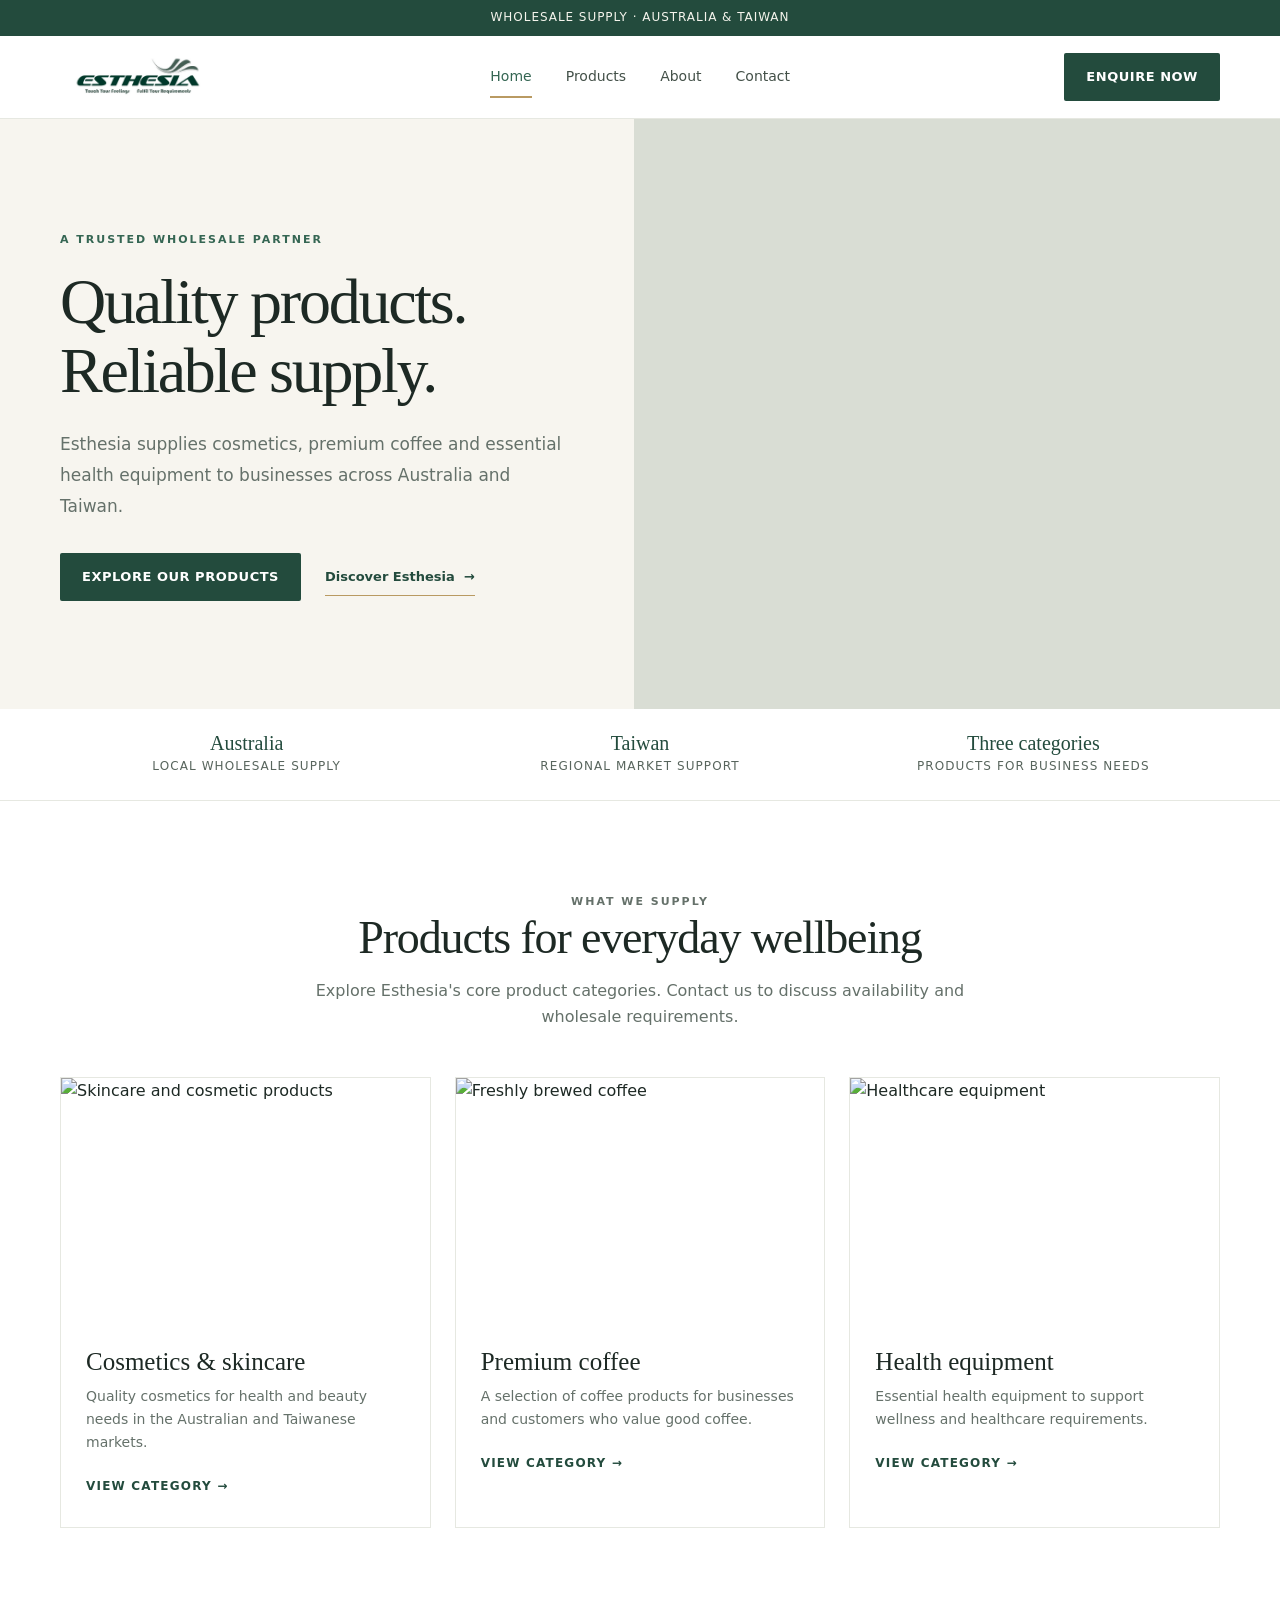
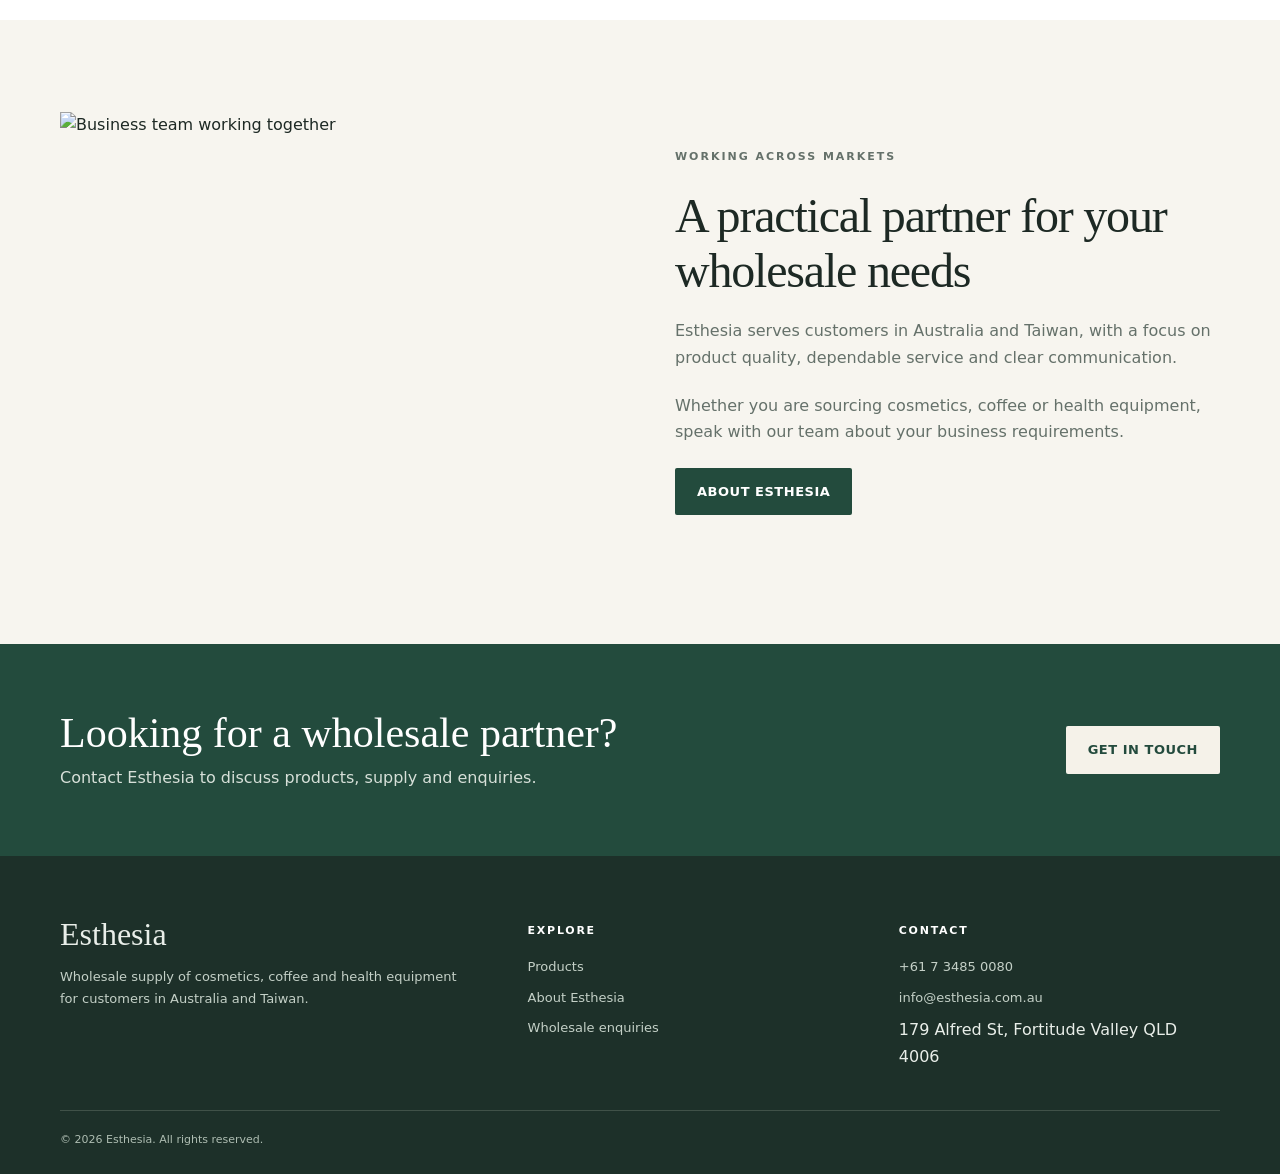
==== commit 7f62e789: "Redesign Esthesia page with responsive layout" ====
--- a/index.html
+++ b/index.html
@@ -1,20 +1,16 @@
-<!DOCTYPE html>
-<html lang="en">
-<!-- Mirrored from https://esthesia.com.au/ by HTTrack Website Copier/3.x [XR&CO], Fri, 13 Nov 2026 10:04:24 GMT -->
-<head><meta charset="utf-8"/><meta content="width=device-width, initial-scale=1.0" name="viewport"/><meta content="Hostinger Website Builder" name="generator"/><!--[--><title>Trusted Wholesaler in Australia &amp; Taiwan - Esthesia | Esthesia</title><meta content="Esthesia is your reliable wholesaler in Australia and Taiwan, providing an extensive range of health products, including cosmetics, premium coffee, and essential health equipment. Explore our catalog to find the best products tailored for your business needs." name="description"/><link href="data:;base64,iVBORw0KGgo=" rel="icon"/><link href="data:;base64,iVBORw0KGgo=" rel="apple-touch-icon"/><meta content="index.html" property="og:url"/><link href="index.html" rel="canonical"/><meta content="Trusted Wholesaler in Australia &amp; Taiwan - Esthesia | Esthesia" property="og:title"/><meta content="Trusted Wholesaler in Australia &amp; Taiwan - Esthesia | Esthesia" name="twitter:title"/><meta content="website" property="og:type"/><meta content="Esthesia is your reliable wholesaler in Australia and Taiwan, providing an extensive range of health products, including cosmetics, premium coffee, and essential health equipment. Explore our catalog to find the best products tailored for your business needs." property="og:description"/><meta content="Esthesia is your reliable wholesaler in Australia and Taiwan, providing an extensive range of health products, including cosmetics, premium coffee, and essential health equipment. Explore our catalog to find the best products tailored for your business needs." name="twitter:description"/><meta content="Esthesia" property="og:site_name"/><meta content="wholesaler Australia, health products, premium coffee" name="keywords"/><meta property="og:image"/><meta name="twitter:image"/><meta content="" property="og:image:alt"/><meta content="" name="twitter:image:alt"/><meta content="summary_large_image" name="twitter:card"/><!-- --><link rel="preconnect"/><!-- --><!-- --><!-- --><!-- --><!--[--><link href="index.html" hreflang="x-default" rel="alternate"/><!--]--><link crossorigin="true" href="https://cdn.zyrosite.com/u1/google-fonts/font-faces?family=Roboto:wght@400;500;600&amp;display=swap" rel="preconnect"/><link as="style" href="https://cdn.zyrosite.com/u1/google-fonts/font-faces?family=Roboto:wght@400;500;600&amp;display=swap" rel="preload"/><link href="https://cdn.zyrosite.com/u1/google-fonts/font-faces?family=Roboto:wght@400;500;600&amp;display=swap" referrerpolicy="no-referrer" rel="stylesheet"/><!--]--><style></style><script>(function(){const publishDate = null;
-
-			const currentDate = new Date().setHours(0, 0, 0, 0);
-
-			if (publishDate && currentDate < publishDate) {
-				window.location.replace('index.html');
-			}
-		})();</script><link href="_astro-1732517316264/_slug_.Cned8WY8.css" rel="stylesheet"/>
-<style>:root{--color-meteorite-dark: #2f1c6a;--color-meteorite: #8c85ff;--color-meteorite-light: #d5dfff;--color-primary-dark: #5025d1;--color-primary: #673de6;--color-primary-light: #ebe4ff;--color-danger-dark: #d63163;--color-danger: #fc5185;--color-danger-light: #ffe8ef;--color-warning-dark: #fea419;--color-warning-dark-2: #9F6000;--color-warning: #ffcd35;--color-warning-light: #fff8e2;--color-success-dark: #008361;--color-success: #00b090;--color-success-light: #def4f0;--color-dark: #1d1e20;--color-gray-dark: #36344d;--color-gray: #727586;--color-gray-border: #dadce0;--color-gray-light: #f2f3f6;--color-light: #fff;--color-azure: #357df9;--color-azure-light: #e3ebf9;--color-azure-dark: #265ab2;--color-indigo: #6366F1}.whats-app-bubble{position:fixed;right:20px;bottom:24px;z-index:1000;display:flex;cursor:pointer;border-radius:100px;box-shadow:#00000026 0 4px 12px}.globalClass_2ebe{position:relative;z-index:17}#wtpQualitySign_fixedCSS,#wtpQualitySign_popupCSS{bottom:10px!important}#wtpQualitySign_fixedCSS{z-index:17!important}#wtpQualitySign_popupCSS{z-index:18!important}
-</style></head> <body> <div> <style>astro-island,astro-slot,astro-static-slot{display:contents}</style><script>(()=>{var e=async t=>{await(await t())()};(self.Astro||(self.Astro={})).only=e;window.dispatchEvent(new Event("astro:only"));})();;(()=>{var A=Object.defineProperty;var g=(i,o,a)=>o in i?A(i,o,{enumerable:!0,configurable:!0,writable:!0,value:a}):i[o]=a;var d=(i,o,a)=>g(i,typeof o!="symbol"?o+"":o,a);{let i={0:t=>m(t),1:t=>a(t),2:t=>new RegExp(t),3:t=>new Date(t),4:t=>new Map(a(t)),5:t=>new Set(a(t)),6:t=>BigInt(t),7:t=>new URL(t),8:t=>new Uint8Array(t),9:t=>new Uint16Array(t),10:t=>new Uint32Array(t)},o=t=>{let[l,e]=t;return l in i?i[l](e):void 0},a=t=>t.map(o),m=t=>typeof t!="object"||t===null?t:Object.fromEntries(Object.entries(t).map(([l,e])=>[l,o(e)]));class y extends HTMLElement{constructor(){super(...arguments);d(this,"Component");d(this,"hydrator");d(this,"hydrate",async()=>{var b;if(!this.hydrator||!this.isConnected)return;let e=(b=this.parentElement)==null?void 0:b.closest("astro-island[ssr]");if(e){e.addEventListener("astro:hydrate",this.hydrate,{once:!0});return}let c=this.querySelectorAll("astro-slot"),n={},h=this.querySelectorAll("template[data-astro-template]");for(let r of h){let s=r.closest(this.tagName);s!=null&&s.isSameNode(this)&&(n[r.getAttribute("data-astro-template")||"default"]=r.innerHTML,r.remove())}for(let r of c){let s=r.closest(this.tagName);s!=null&&s.isSameNode(this)&&(n[r.getAttribute("name")||"default"]=r.innerHTML)}let p;try{p=this.hasAttribute("props")?m(JSON.parse(this.getAttribute("props"))):{}}catch(r){let s=this.getAttribute("component-url")||"<unknown>",v=this.getAttribute("component-export");throw v&&(s+=` (export ${v})`),console.error(`[hydrate] Error parsing props for component ${s}`,this.getAttribute("props"),r),r}let u;await this.hydrator(this)(this.Component,p,n,{client:this.getAttribute("client")}),this.removeAttribute("ssr"),this.dispatchEvent(new CustomEvent("astro:hydrate"))});d(this,"unmount",()=>{this.isConnected||this.dispatchEvent(new CustomEvent("astro:unmount"))})}disconnectedCallback(){document.removeEventListener("astro:after-swap",this.unmount),document.addEventListener("astro:after-swap",this.unmount,{once:!0})}connectedCallback(){if(!this.hasAttribute("await-children")||document.readyState==="interactive"||document.readyState==="complete")this.childrenConnectedCallback();else{let e=()=>{document.removeEventListener("DOMContentLoaded",e),c.disconnect(),this.childrenConnectedCallback()},c=new MutationObserver(()=>{var n;((n=this.lastChild)==null?void 0:n.nodeType)===Node.COMMENT_NODE&&this.lastChild.nodeValue==="astro:end"&&(this.lastChild.remove(),e())});c.observe(this,{childList:!0}),document.addEventListener("DOMContentLoaded",e)}}async childrenConnectedCallback(){let e=this.getAttribute("before-hydration-url");e&&await import(e),this.start()}async start(){let e=JSON.parse(this.getAttribute("opts")),c=this.getAttribute("client");if(Astro[c]===void 0){window.addEventListener(`astro:${c}`,()=>this.start(),{once:!0});return}try{await Astro[c](async()=>{let n=this.getAttribute("renderer-url"),[h,{default:p}]=await Promise.all([import(this.getAttribute("component-url")),n?import(n):()=>()=>{}]),u=this.getAttribute("component-export")||"default";if(!u.includes("."))this.Component=h[u];else{this.Component=h;for(let f of u.split("."))this.Component=this.Component[f]}return this.hydrator=p,this.hydrate},e,this)}catch(n){console.error(`[astro-island] Error hydrating ${this.getAttribute("component-url")}`,n)}}attributeChangedCallback(){this.hydrate()}}d(y,"observedAttributes",["props"]),customElements.get("astro-island")||customElements.define("astro-island",y)}})();</script><astro-island client="only" component-export="default" component-url="_astro-1732517316264/ClientHead.DyCZnrLW.js" opts='{"name":"ClientHead","value":"vue"}' props='{"page-noindex":[0],"canonical-url":[0,"https://esthesia.com.au/"],"site-meta":[0,{"version":[0,170],"isLayout":[0,true],"template":[0,"aigenerated"],"metaTitle":[0,"Esthesia"],"aiWebsiteType":[0,"Business"],"defaultLocale":[0,"system"],"metaHtmlLanguage":[0,"en"],"isPrivateModeActive":[0,false],"demoEcommerceStoreId":[0,"demo_01G0E9P2R0CFTNBWEEFCEV8EG5"],"shouldAddWWWPrefixToDomain":[0,false]}],"domain":[0,"esthesia.com.au"]}' renderer-url="_astro-1732517316264/client.ClBgHM8J.js" ssr="" uid="2luc5L"></astro-island> <script>(()=>{var e=async t=>{await(await t())()};(self.Astro||(self.Astro={})).load=e;window.dispatchEvent(new Event("astro:load"));})();</script><astro-island await-children="" client="load" component-export="default" component-url="_astro-1732517316264/Page.DCS1-Xpa.js" opts='{"name":"PageComponent","value":true}' props="{&quot;pageData&quot;:[0,{&quot;pages&quot;:[0,{&quot;ai-Foesx&quot;:[0,{&quot;meta&quot;:[0,{&quot;title&quot;:[0,&quot;Trusted Wholesaler in Australia &amp; Taiwan - Esthesia&quot;],&quot;keywords&quot;:[1,[[0,&quot;wholesaler Australia&quot;],[0,&quot;health products&quot;],[0,&quot;premium coffee&quot;]]],&quot;description&quot;:[0,&quot;Esthesia is your reliable wholesaler in Australia and Taiwan, providing an extensive range of health products, including cosmetics, premium coffee, and essential health equipment. Explore our catalog to find the best products tailored for your business needs.&quot;],&quot;focusKeyword&quot;:[0,&quot;wholesaler Australia&quot;]}],&quot;name&quot;:[0,&quot;Home&quot;],&quot;slug&quot;:[0,&quot;home&quot;],&quot;type&quot;:[0,&quot;default&quot;],&quot;blocks&quot;:[1,[[0,&quot;ai-SNVyl2&quot;],[0,&quot;ai-PhxnQ7&quot;],[0,&quot;ai-YYaQV5&quot;],[0,&quot;ai-0DRvZd&quot;],[0,&quot;ai-rOpLDy&quot;]]]}],&quot;ai-IYH8s&quot;:[0,{&quot;meta&quot;:[0,{&quot;title&quot;:[0,&quot;Contact Esthesia - Health Product Wholesaler&quot;],&quot;keywords&quot;:[1,[[0,&quot;health products&quot;],[0,&quot;wholesaler&quot;],[0,&quot;cosmetics&quot;],[0,&quot;coffee&quot;],[0,&quot;equipment&quot;]]],&quot;description&quot;:[0,&quot;Get in touch with Esthesia, your trusted health product wholesaler for Australia and Taiwan. We offer a wide range of cosmetics, coffee, and health equipment. Reach out for inquiries, partnerships, or product information. We're here to assist you with your health product needs.&quot;],&quot;focusKeyword&quot;:[0,&quot;health products&quot;]}],&quot;name&quot;:[0,&quot;Contact&quot;],&quot;slug&quot;:[0,&quot;contact&quot;],&quot;type&quot;:[0,&quot;default&quot;],&quot;blocks&quot;:[1,[[0,&quot;ai-iwE2PH&quot;],[0,&quot;ai-4S_KzJ&quot;],[0,&quot;ai-QL1faz&quot;]]]}],&quot;ai-X6Tkz&quot;:[0,{&quot;meta&quot;:[0,{&quot;title&quot;:[0,&quot;Esthesia: Your Trusted Health Product Wholesaler&quot;],&quot;keywords&quot;:[1,[[0,&quot;health products&quot;],[0,&quot;cosmetics&quot;],[0,&quot;wholesale supplier&quot;]]],&quot;description&quot;:[0,&quot;Esthesia is a leading health product wholesaler, providing a diverse range of cosmetics, coffee, and health equipment for Australia and Taiwan. We are committed to quality and customer satisfaction, ensuring you receive the best products for your health and wellness needs.&quot;],&quot;focusKeyword&quot;:[0,&quot;health products&quot;]}],&quot;name&quot;:[0,&quot;About&quot;],&quot;slug&quot;:[0,&quot;about&quot;],&quot;type&quot;:[0,&quot;default&quot;],&quot;blocks&quot;:[1,[[0,&quot;ai-xZIhe4&quot;],[0,&quot;ai-4S_KzJ&quot;],[0,&quot;ai-zgKFQ3&quot;]]]}],&quot;ai-uSNVk&quot;:[0,{&quot;meta&quot;:[0,{&quot;title&quot;:[0,&quot;Esthesia: Quality Health Products for Australia and Taiwan&quot;],&quot;keywords&quot;:[1,[[0,&quot;health products&quot;],[0,&quot;cosmetics&quot;],[0,&quot;wholesale supplier&quot;]]],&quot;description&quot;:[0,&quot;Discover a wide range of health products at Esthesia. We specialize in cosmetics, coffee, and health equipment, serving wholesalers in Australia and Taiwan. Quality and reliability are our top priorities for your business needs.&quot;],&quot;focusKeyword&quot;:[0,&quot;health products&quot;]}],&quot;name&quot;:[0,&quot;Products&quot;],&quot;slug&quot;:[0,&quot;products&quot;],&quot;type&quot;:[0,&quot;default&quot;],&quot;blocks&quot;:[1,[[0,&quot;ai-JjSDs3&quot;],[0,&quot;ai-o9_Cx0&quot;],[0,&quot;ai-QL1faz&quot;]]]}]}],&quot;blocks&quot;:[0,{&quot;header&quot;:[0,{&quot;type&quot;:[0,&quot;BlockNavigation&quot;],&quot;mobile&quot;:[0,{&quot;height&quot;:[0,90],&quot;logoHeight&quot;:[0,27]}],&quot;desktop&quot;:[0,{&quot;height&quot;:[0,164],&quot;logoHeight&quot;:[0,104]}],&quot;settings&quot;:[0,{&quot;styles&quot;:[0,{&quot;width&quot;:[0,&quot;1240px&quot;],&quot;padding&quot;:[0,&quot;30px 16px 30px 16px&quot;],&quot;m-padding&quot;:[0,&quot;24px 16px 24px 16px&quot;],&quot;logo-width&quot;:[0,&quot;338px&quot;],&quot;cartIconSize&quot;:[0,&quot;24px&quot;],&quot;link-spacing&quot;:[0,&quot;32px&quot;],&quot;m-logo-width&quot;:[0,&quot;85.8681640625px&quot;],&quot;m-link-spacing&quot;:[0,&quot;20px&quot;],&quot;element-spacing&quot;:[0,&quot;32px&quot;],&quot;contrastBackgroundColor&quot;:[0,&quot;rgb(224, 224, 224)&quot;]}],&quot;cartText&quot;:[0,&quot;&quot;],&quot;isSticky&quot;:[0,true],&quot;showLogo&quot;:[0,true],&quot;headerLayout&quot;:[0,&quot;desktop-1&quot;],&quot;isCartVisible&quot;:[0,true],&quot;logoImagePath&quot;:[0,&quot;esthesialogowithslogan-AE0oZo1GDlC8O04b.webp&quot;],&quot;mHeaderLayout&quot;:[0,&quot;mobile-1&quot;],&quot;logoImageOrigin&quot;:[0,&quot;assets&quot;],&quot;mobileLinksAlignment&quot;:[0,&quot;right&quot;]}],&quot;zindexes&quot;:[1,[]],&quot;background&quot;:[0,{&quot;color&quot;:[0,&quot;#ffffff&quot;],&quot;current&quot;:[0,&quot;color&quot;],&quot;isTransparent&quot;:[0,false]}],&quot;components&quot;:[1,[]],&quot;fontWeight&quot;:[0,400],&quot;logoAspectRatio&quot;:[0,3.25],&quot;navLinkTextColor&quot;:[0,&quot;#0d141a&quot;],&quot;navLinkTextColorHover&quot;:[0,&quot;#0d141a&quot;]}],&quot;zSiG-O&quot;:[0,{&quot;slot&quot;:[0,&quot;footer&quot;],&quot;type&quot;:[0,&quot;BlockLayout&quot;],&quot;mobile&quot;:[0,{&quot;minHeight&quot;:[0,614]}],&quot;desktop&quot;:[0,{&quot;minHeight&quot;:[0,344]}],&quot;settings&quot;:[0,{&quot;styles&quot;:[0,{&quot;cols&quot;:[0,&quot;12&quot;],&quot;rows&quot;:[0,10],&quot;width&quot;:[0,&quot;1224px&quot;],&quot;m-rows&quot;:[0,&quot;1&quot;],&quot;col-gap&quot;:[0,&quot;24px&quot;],&quot;row-gap&quot;:[0,&quot;16px&quot;],&quot;row-size&quot;:[0,&quot;48px&quot;],&quot;column-gap&quot;:[0,&quot;24px&quot;],&quot;block-padding&quot;:[0,&quot;16px 0 16px 0&quot;],&quot;m-block-padding&quot;:[0,&quot;40px 16px 40px 16px&quot;]}]}],&quot;zindexes&quot;:[1,[[0,&quot;ai-_K3XIw&quot;],[0,&quot;ai-Kzhad-&quot;],[0,&quot;ai-ImAnRU&quot;],[0,&quot;ai-YmMw1v&quot;],[0,&quot;ai-0NJ7tu&quot;],[0,&quot;ai-VBk2rt&quot;],[0,&quot;ai-AiR-TD&quot;],[0,&quot;ai-JCjPzm&quot;],[0,&quot;ai-2V25m9&quot;]]],&quot;background&quot;:[0,{&quot;color&quot;:[0,&quot;#2E3D49&quot;],&quot;current&quot;:[0,&quot;color&quot;]}],&quot;components&quot;:[1,[[0,&quot;ai-_K3XIw&quot;],[0,&quot;ai-Kzhad-&quot;],[0,&quot;ai-ImAnRU&quot;],[0,&quot;ai-YmMw1v&quot;],[0,&quot;ai-0NJ7tu&quot;],[0,&quot;ai-VBk2rt&quot;],[0,&quot;ai-AiR-TD&quot;],[0,&quot;ai-JCjPzm&quot;],[0,&quot;ai-2V25m9&quot;]]],&quot;initialBlockId&quot;:[0,&quot;W7N_1fYuy&quot;]}],&quot;ai-0DRvZd&quot;:[0,{&quot;type&quot;:[0,&quot;BlockLayout&quot;],&quot;mobile&quot;:[0,{&quot;minHeight&quot;:[0,642]}],&quot;desktop&quot;:[0,{&quot;minHeight&quot;:[0,824]}],&quot;settings&quot;:[0,{&quot;styles&quot;:[0,{&quot;block-padding&quot;:[0,&quot;16px 0 16px 0&quot;],&quot;m-block-padding&quot;:[0,&quot;16px&quot;]}]}],&quot;zindexes&quot;:[1,[[0,&quot;ai-6hkwT-&quot;],[0,&quot;ai-FWc2Dd&quot;],[0,&quot;ai-5GRxpV&quot;],[0,&quot;ai-hNTTfe&quot;],[0,&quot;ai-WENtz-&quot;],[0,&quot;ai-4sqNP4&quot;]]],&quot;attachment&quot;:[0,&quot;fixed&quot;],&quot;background&quot;:[0,{&quot;color&quot;:[0,&quot;#ffffff&quot;],&quot;current&quot;:[0,&quot;color&quot;],&quot;gradient&quot;:[0,{&quot;angle&quot;:[0,135],&quot;colors&quot;:[1,[[0,{&quot;value&quot;:[0,&quot;#4A90E2&quot;]}],[0,{&quot;value&quot;:[0,&quot;rgb(143, 17, 168)&quot;]}]]],&quot;isAnimated&quot;:[0,false]}],&quot;overlay-opacity&quot;:[0,&quot;0.90&quot;]}],&quot;components&quot;:[1,[[0,&quot;ai-6hkwT-&quot;],[0,&quot;ai-FWc2Dd&quot;],[0,&quot;ai-5GRxpV&quot;],[0,&quot;ai-hNTTfe&quot;],[0,&quot;ai-WENtz-&quot;],[0,&quot;ai-4sqNP4&quot;]]],&quot;initialBlockId&quot;:[0,&quot;zWbtAT&quot;]}],&quot;ai-PhxnQ7&quot;:[0,{&quot;type&quot;:[0,&quot;BlockLayout&quot;],&quot;mobile&quot;:[0,{&quot;minHeight&quot;:[0,1280]}],&quot;desktop&quot;:[0,{&quot;minHeight&quot;:[0,1227]}],&quot;settings&quot;:[0,{&quot;styles&quot;:[0,{&quot;block-padding&quot;:[0,&quot;16px 0 16px 0&quot;],&quot;m-block-padding&quot;:[0,&quot;16px&quot;]}]}],&quot;zindexes&quot;:[1,[[0,&quot;ai-WPg6X7&quot;],[0,&quot;ai-YDy2Lz&quot;],[0,&quot;ai-5EC7d_&quot;],[0,&quot;ai-2rLAJL&quot;],[0,&quot;ai-l-NX6o&quot;],[0,&quot;ai-wXX0eO&quot;],[0,&quot;ai-nVDzGr&quot;],[0,&quot;ai-trDSep&quot;]]],&quot;attachment&quot;:[0,&quot;fixed&quot;],&quot;background&quot;:[0,{&quot;color&quot;:[0,&quot;#ffffff&quot;],&quot;current&quot;:[0,&quot;color&quot;],&quot;gradient&quot;:[0,{&quot;angle&quot;:[0,135],&quot;colors&quot;:[1,[[0,{&quot;value&quot;:[0,&quot;#4A90E2&quot;]}],[0,{&quot;value&quot;:[0,&quot;rgb(143, 17, 168)&quot;]}]]],&quot;isAnimated&quot;:[0,false]}],&quot;overlay-opacity&quot;:[0,&quot;0.90&quot;]}],&quot;components&quot;:[1,[[0,&quot;ai-WPg6X7&quot;],[0,&quot;ai-YDy2Lz&quot;],[0,&quot;ai-5EC7d_&quot;],[0,&quot;ai-2rLAJL&quot;],[0,&quot;ai-l-NX6o&quot;],[0,&quot;ai-wXX0eO&quot;],[0,&quot;ai-nVDzGr&quot;],[0,&quot;ai-trDSep&quot;]]],&quot;initialBlockId&quot;:[0,&quot;zXihxf&quot;]}],&quot;ai-SNVyl2&quot;:[0,{&quot;type&quot;:[0,&quot;BlockLayout&quot;],&quot;mobile&quot;:[0,{&quot;minHeight&quot;:[0,1089]}],&quot;desktop&quot;:[0,{&quot;minHeight&quot;:[0,1059]}],&quot;settings&quot;:[0,{&quot;styles&quot;:[0,{&quot;block-padding&quot;:[0,&quot;16px 0 16px 0&quot;],&quot;m-block-padding&quot;:[0,&quot;16px&quot;]}]}],&quot;zindexes&quot;:[1,[[0,&quot;ai-1oXTuT&quot;],[0,&quot;ai-zMbjB9&quot;],[0,&quot;ai-nLnSbY&quot;],[0,&quot;ai-hjwC94&quot;],[0,&quot;ai-fNfmoT&quot;],[0,&quot;ai-YtsKt_&quot;]]],&quot;attachment&quot;:[0,&quot;unset&quot;],&quot;background&quot;:[0,{&quot;alt&quot;:[0,&quot;black and brown leather padded tub sofa&quot;],&quot;path&quot;:[0,&quot;photo-1567016376408-0226e4d0c1ea&quot;],&quot;image&quot;:[0,&quot;https://images.unsplash.com/photo-1567016376408-0226e4d0c1ea?ixid=M3wzOTE5Mjl8MHwxfHNlYXJjaHw0fHxpbnRlcmlvcnxlbnwwfHx8fDE3MTUwNDQwMTN8MA&amp;ixlib=rb-4.0.3?w=1366&amp;q=70&amp;auto=format&quot;],&quot;video&quot;:[0,{&quot;videoSrc&quot;:[0,&quot;https://videos.pexels.com/video-files/3752510/3752510-hd_1920_1080_24fps.mp4&quot;],&quot;videoThumbnailSrc&quot;:[0,&quot;https://images.pexels.com/videos/3752510/pexels-photo-3752510.jpeg?auto=compress&amp;cs=tinysrgb&amp;fit=crop&amp;h=630&amp;w=1200&quot;]}],&quot;origin&quot;:[0,&quot;unsplash&quot;],&quot;current&quot;:[0,&quot;video&quot;],&quot;gradient&quot;:[0,{&quot;angle&quot;:[0,135],&quot;colors&quot;:[1,[[0,{&quot;value&quot;:[0,&quot;#4A90E2&quot;]}],[0,{&quot;value&quot;:[0,&quot;rgb(143, 17, 168)&quot;]}]]],&quot;isAnimated&quot;:[0,false]}],&quot;overlay-opacity&quot;:[0,&quot;0.45&quot;]}],&quot;components&quot;:[1,[[0,&quot;ai-1oXTuT&quot;],[0,&quot;ai-zMbjB9&quot;],[0,&quot;ai-nLnSbY&quot;],[0,&quot;ai-hjwC94&quot;],[0,&quot;ai-fNfmoT&quot;],[0,&quot;ai-YtsKt_&quot;]]],&quot;initialBlockId&quot;:[0,&quot;zVI3AP&quot;],&quot;isMobileAutoPositioningEnabled&quot;:[0,true]}],&quot;ai-YYaQV5&quot;:[0,{&quot;type&quot;:[0,&quot;BlockLayout&quot;],&quot;mobile&quot;:[0,{&quot;minHeight&quot;:[0,1695]}],&quot;desktop&quot;:[0,{&quot;minHeight&quot;:[0,846]}],&quot;settings&quot;:[0,{&quot;styles&quot;:[0,{&quot;block-padding&quot;:[0,&quot;16px 0 16px 0&quot;],&quot;m-block-padding&quot;:[0,&quot;16px&quot;]}]}],&quot;zindexes&quot;:[1,[[0,&quot;ai-ApurR7&quot;],[0,&quot;ai-A5btre&quot;],[0,&quot;ai-aMkl01&quot;],[0,&quot;ai-2PG_ZN&quot;],[0,&quot;ai-HKRc0A&quot;],[0,&quot;ai-iZY5cR&quot;],[0,&quot;ai-Z7gYhY&quot;],[0,&quot;ai-At3htZ&quot;],[0,&quot;ai-x3913Q&quot;],[0,&quot;ai-RMjGLf&quot;],[0,&quot;ai-vGA7f9&quot;],[0,&quot;ai-2EYSTi&quot;],[0,&quot;ai-KbKzNq&quot;],[0,&quot;ai-lhLtq2&quot;]]],&quot;attachment&quot;:[0,&quot;fixed&quot;],&quot;background&quot;:[0,{&quot;color&quot;:[0,&quot;#2E3D49&quot;],&quot;current&quot;:[0,&quot;color&quot;],&quot;gradient&quot;:[0,{&quot;angle&quot;:[0,135],&quot;colors&quot;:[1,[[0,{&quot;value&quot;:[0,&quot;#4A90E2&quot;]}],[0,{&quot;value&quot;:[0,&quot;rgb(143, 17, 168)&quot;]}]]],&quot;isAnimated&quot;:[0,false]}],&quot;overlay-opacity&quot;:[0,&quot;0.90&quot;]}],&quot;components&quot;:[1,[[0,&quot;ai-aMkl01&quot;],[0,&quot;ai-2PG_ZN&quot;],[0,&quot;ai-A5btre&quot;],[0,&quot;ai-HKRc0A&quot;],[0,&quot;ai-ApurR7&quot;],[0,&quot;ai-iZY5cR&quot;],[0,&quot;ai-Z7gYhY&quot;],[0,&quot;ai-vGA7f9&quot;],[0,&quot;ai-At3htZ&quot;],[0,&quot;ai-2EYSTi&quot;],[0,&quot;ai-x3913Q&quot;],[0,&quot;ai-RMjGLf&quot;],[0,&quot;ai-lhLtq2&quot;],[0,&quot;ai-KbKzNq&quot;]]],&quot;initialBlockId&quot;:[0,&quot;z0K2P-&quot;]}],&quot;ai-rOpLDy&quot;:[0,{&quot;type&quot;:[0,&quot;BlockLayout&quot;],&quot;mobile&quot;:[0,{&quot;minHeight&quot;:[0,1024.5]}],&quot;desktop&quot;:[0,{&quot;minHeight&quot;:[0,607]}],&quot;settings&quot;:[0,{&quot;styles&quot;:[0,{&quot;rows&quot;:[0,12],&quot;row-gap&quot;:[0,&quot;16px&quot;],&quot;row-size&quot;:[0,&quot;48px&quot;],&quot;column-gap&quot;:[0,&quot;24px&quot;],&quot;block-padding&quot;:[0,&quot;16px 0&quot;],&quot;m-block-padding&quot;:[0,&quot;56px 16px 56px 16px&quot;],&quot;grid-gap-history&quot;:[0,&quot;16px 24px&quot;]}]}],&quot;zindexes&quot;:[1,[[0,&quot;ai-o-7Fc1&quot;],[0,&quot;ai-2cm0vf&quot;],[0,&quot;ai-9KaFpt&quot;],[0,&quot;ai-LDkZRs&quot;],[0,&quot;ai-nKmvir&quot;],[0,&quot;ai-FibSSG&quot;],[0,&quot;ai-ep9ppy&quot;],[0,&quot;ai-MoV_4C&quot;],[0,&quot;ai-taOGXR&quot;],[0,&quot;ai-09fxFX&quot;],[0,&quot;ai-zaMiQH&quot;],[0,&quot;ai-nz2c24&quot;],[0,&quot;ai-69Am0I&quot;],[0,&quot;ai-AwUG1g&quot;]]],&quot;background&quot;:[0,{&quot;color&quot;:[0,&quot;#ffffff&quot;],&quot;current&quot;:[0,&quot;color&quot;]}],&quot;components&quot;:[1,[[0,&quot;ai-2cm0vf&quot;],[0,&quot;ai-9KaFpt&quot;],[0,&quot;ai-LDkZRs&quot;],[0,&quot;ai-nKmvir&quot;],[0,&quot;ai-FibSSG&quot;],[0,&quot;ai-ep9ppy&quot;],[0,&quot;ai-MoV_4C&quot;],[0,&quot;ai-taOGXR&quot;],[0,&quot;ai-09fxFX&quot;],[0,&quot;ai-zaMiQH&quot;],[0,&quot;ai-nz2c24&quot;],[0,&quot;ai-o-7Fc1&quot;],[0,&quot;ai-69Am0I&quot;],[0,&quot;ai-AwUG1g&quot;]]],&quot;initialBlockId&quot;:[0,&quot;zCLoIt&quot;]}]}],&quot;elements&quot;:[0,{&quot;ai-09fxFX&quot;:[0,{&quot;rel&quot;:[0,&quot;nofollow&quot;],&quot;type&quot;:[0,&quot;GridImage&quot;],&quot;mobile&quot;:[0,{&quot;top&quot;:[0,448],&quot;left&quot;:[0,143],&quot;width&quot;:[0,41],&quot;height&quot;:[0,40]}],&quot;desktop&quot;:[0,{&quot;top&quot;:[0,440],&quot;left&quot;:[0,53],&quot;width&quot;:[0,48],&quot;height&quot;:[0,48],&quot;borderRadius&quot;:[0,&quot;50%&quot;]}],&quot;settings&quot;:[0,{&quot;alt&quot;:[0,&quot;A well-stocked shop shelf filled with various beauty and wellness products, including bottles, boxes, and jars. The shelves are neatly organized with different color-coded sections containing skincare bottles, soaps, and colorful packaging. The lighting is warm and inviting.&quot;],&quot;path&quot;:[0,&quot;photo-1665238832896-a4887fd68bf0&quot;],&quot;origin&quot;:[0,&quot;unsplash&quot;],&quot;styles&quot;:[0,{&quot;align&quot;:[0,&quot;center&quot;],&quot;justify&quot;:[0,&quot;center&quot;],&quot;m-element-margin&quot;:[0,&quot;0 0 16px 0&quot;]}],&quot;clickAction&quot;:[0,&quot;none&quot;]}],&quot;animation&quot;:[0,{&quot;name&quot;:[0,&quot;slide&quot;],&quot;type&quot;:[0,&quot;global&quot;]}],&quot;initialElementId&quot;:[0,&quot;zkuDlt&quot;]}],&quot;ai-0NJ7tu&quot;:[0,{&quot;type&quot;:[0,&quot;GridTextBox&quot;],&quot;mobile&quot;:[0,{&quot;top&quot;:[0,335],&quot;left&quot;:[0,0],&quot;width&quot;:[0,328],&quot;height&quot;:[0,21]}],&quot;content&quot;:[0,&quot;&lt;p dir=\&quot;auto\&quot; style=\&quot;color: #ffffff\&quot; class=\&quot;body-small\&quot;&gt;&lt;span style=\&quot;font-weight: 700\&quot;&gt;&lt;strong&gt;Wholesale&lt;/strong&gt;&lt;/span&gt;&lt;/p&gt;&quot;],&quot;desktop&quot;:[0,{&quot;top&quot;:[0,80],&quot;left&quot;:[0,849],&quot;width&quot;:[0,375],&quot;height&quot;:[0,21]}],&quot;settings&quot;:[0,{&quot;styles&quot;:[0,{&quot;text&quot;:[0,&quot;left&quot;],&quot;align&quot;:[0,&quot;flex-start&quot;],&quot;justify&quot;:[0,&quot;center&quot;],&quot;m-element-margin&quot;:[0,&quot;0 0 24px 0&quot;]}]}],&quot;animation&quot;:[0,{&quot;name&quot;:[0,&quot;slide&quot;],&quot;type&quot;:[0,&quot;global&quot;]}],&quot;initialElementId&quot;:[0,&quot;fRoA6n-q74&quot;]}],&quot;ai-1oXTuT&quot;:[0,{&quot;type&quot;:[0,&quot;GridTextBox&quot;],&quot;mobile&quot;:[0,{&quot;top&quot;:[0,160],&quot;left&quot;:[0,0],&quot;width&quot;:[0,328],&quot;height&quot;:[0,260]}],&quot;content&quot;:[0,&quot;&lt;h1 dir=\&quot;auto\&quot; style=\&quot;color: rgb(255, 255, 255); --lineHeightDesktop: 1.2; --fontSizeDesktop: 72px\&quot;&gt;Discover Premium, Natural Products for You and Your Customers&lt;/h1&gt;&quot;],&quot;desktop&quot;:[0,{&quot;top&quot;:[0,200],&quot;left&quot;:[0,0],&quot;width&quot;:[0,503],&quot;height&quot;:[0,518]}],&quot;settings&quot;:[0,{&quot;styles&quot;:[0,{&quot;text&quot;:[0,&quot;left&quot;],&quot;align&quot;:[0,&quot;flex-start&quot;],&quot;justify&quot;:[0,&quot;flex-start&quot;],&quot;m-element-margin&quot;:[0,&quot;0 0 16px 0&quot;]}]}],&quot;animation&quot;:[0,{&quot;name&quot;:[0,&quot;slide&quot;],&quot;type&quot;:[0,&quot;global&quot;]}],&quot;initialElementId&quot;:[0,&quot;z3nwXg&quot;]}],&quot;ai-2EYSTi&quot;:[0,{&quot;svg&quot;:[0,&quot;&lt;svg preserveAspectRatio=\&quot;none\&quot; viewBox=\&quot;0 0 80 80\&quot; fill=\&quot;none\&quot; stroke=\&quot;none\&quot; xmlns=\&quot;http://www.w3.org/2000/svg\&quot;&gt;&lt;path d=\&quot;M0 0H80V80H0V0Z\&quot; /&gt;&lt;/svg&gt;&quot;],&quot;type&quot;:[0,&quot;GridShape&quot;],&quot;color&quot;:[0,&quot;#ffffff&quot;],&quot;shape&quot;:[0,&quot;rectangle&quot;],&quot;mobile&quot;:[0,{&quot;top&quot;:[0,1445],&quot;left&quot;:[0,0],&quot;width&quot;:[0,328],&quot;height&quot;:[0,200]}],&quot;desktop&quot;:[0,{&quot;top&quot;:[0,544],&quot;left&quot;:[0,824],&quot;width&quot;:[0,400],&quot;height&quot;:[0,200]}],&quot;settings&quot;:[0,{&quot;styles&quot;:[1,[]]}],&quot;animation&quot;:[0,{&quot;name&quot;:[0,&quot;slide&quot;],&quot;type&quot;:[0,&quot;global&quot;]}],&quot;initialElementId&quot;:[0,&quot;zTfhC7&quot;]}],&quot;ai-2PG_ZN&quot;:[0,{&quot;type&quot;:[0,&quot;GridTextBox&quot;],&quot;mobile&quot;:[0,{&quot;top&quot;:[0,129],&quot;left&quot;:[0,0],&quot;width&quot;:[0,328],&quot;height&quot;:[0,72]}],&quot;content&quot;:[0,&quot;&lt;p dir=\&quot;auto\&quot; style=\&quot;color: #ffffff\&quot; class=\&quot;body\&quot;&gt;We provide a range of health products including cosmetics, coffee, and health equipment.&lt;/p&gt;&quot;],&quot;desktop&quot;:[0,{&quot;top&quot;:[0,161],&quot;left&quot;:[0,309],&quot;width&quot;:[0,606],&quot;height&quot;:[0,48]}],&quot;settings&quot;:[0,{&quot;styles&quot;:[0,{&quot;text&quot;:[0,&quot;center&quot;],&quot;align&quot;:[0,&quot;flex-start&quot;],&quot;justify&quot;:[0,&quot;flex-start&quot;],&quot;m-element-margin&quot;:[0,&quot;0 0 16px 0&quot;]}]}],&quot;animation&quot;:[0,{&quot;name&quot;:[0,&quot;slide&quot;],&quot;type&quot;:[0,&quot;global&quot;]}],&quot;initialElementId&quot;:[0,&quot;zQflXe&quot;]}],&quot;ai-2V25m9&quot;:[0,{&quot;type&quot;:[0,&quot;GridTextBox&quot;],&quot;mobile&quot;:[0,{&quot;top&quot;:[0,581],&quot;left&quot;:[0,0],&quot;width&quot;:[0,328],&quot;height&quot;:[0,24]}],&quot;content&quot;:[0,&quot;&lt;p dir=\&quot;auto\&quot; style=\&quot;color: #ffffff; --lineHeightDesktop: 1.3; --fontSizeDesktop: 14px\&quot; class=\&quot;body\&quot;&gt;© 2024. All rights reserved.&lt;/p&gt;&quot;],&quot;desktop&quot;:[0,{&quot;top&quot;:[0,310],&quot;left&quot;:[0,0],&quot;width&quot;:[0,503],&quot;height&quot;:[0,18]}],&quot;settings&quot;:[0,{&quot;styles&quot;:[0,{&quot;text&quot;:[0,&quot;left&quot;],&quot;align&quot;:[0,&quot;flex-start&quot;],&quot;justify&quot;:[0,&quot;center&quot;],&quot;m-element-margin&quot;:[0,&quot;0 0 24px 0&quot;]}]}],&quot;animation&quot;:[0,{&quot;name&quot;:[0,&quot;slide&quot;],&quot;type&quot;:[0,&quot;global&quot;]}],&quot;initialElementId&quot;:[0,&quot;fRoA6n-q74&quot;]}],&quot;ai-2cm0vf&quot;:[0,{&quot;svg&quot;:[0,&quot;&lt;svg preserveAspectRatio=\&quot;none\&quot; viewBox=\&quot;0 0 80 80\&quot; fill=\&quot;none\&quot; stroke=\&quot;none\&quot; xmlns=\&quot;http://www.w3.org/2000/svg\&quot;&gt;&lt;path d=\&quot;M0 0H80V80H0V0Z\&quot; /&gt;&lt;/svg&gt;&quot;],&quot;type&quot;:[0,&quot;GridShape&quot;],&quot;color&quot;:[0,&quot;#A8E6CF&quot;],&quot;shape&quot;:[0,&quot;rectangle&quot;],&quot;mobile&quot;:[0,{&quot;top&quot;:[0,608],&quot;left&quot;:[0,0],&quot;width&quot;:[0,328],&quot;height&quot;:[0,384]}],&quot;desktop&quot;:[0,{&quot;top&quot;:[0,240],&quot;left&quot;:[0,618],&quot;width&quot;:[0,606],&quot;height&quot;:[0,291]}],&quot;settings&quot;:[0,{&quot;styles&quot;:[1,[]]}],&quot;animation&quot;:[0,{&quot;name&quot;:[0,&quot;slide&quot;],&quot;type&quot;:[0,&quot;global&quot;]}],&quot;initialElementId&quot;:[0,&quot;z9S2WM&quot;]}],&quot;ai-2rLAJL&quot;:[0,{&quot;rel&quot;:[0,&quot;nofollow&quot;],&quot;type&quot;:[0,&quot;GridButton&quot;],&quot;mobile&quot;:[0,{&quot;top&quot;:[0,295],&quot;left&quot;:[0,0],&quot;width&quot;:[0,164],&quot;height&quot;:[0,56]}],&quot;target&quot;:[0,&quot;_blank&quot;],&quot;content&quot;:[0,&quot;Explore&quot;],&quot;desktop&quot;:[0,{&quot;top&quot;:[0,424],&quot;left&quot;:[0,0],&quot;width&quot;:[0,194],&quot;height&quot;:[0,56],&quot;fontSize&quot;:[0,16]}],&quot;linkType&quot;:[0,&quot;external&quot;],&quot;settings&quot;:[0,{&quot;type&quot;:[0,&quot;primary&quot;],&quot;styles&quot;:[0,{&quot;align&quot;:[0,&quot;center&quot;],&quot;justify&quot;:[0,&quot;center&quot;],&quot;m-element-margin&quot;:[0,&quot;0 0 16px 0&quot;]}]}],&quot;animation&quot;:[0,{&quot;name&quot;:[0,&quot;slide&quot;],&quot;type&quot;:[0,&quot;global&quot;]}],&quot;fontColor&quot;:[0,&quot;#0d141a&quot;],&quot;fontWeight&quot;:[0,500],&quot;borderColor&quot;:[0,&quot;#0d141a&quot;],&quot;borderWidth&quot;:[0,1],&quot;borderRadius&quot;:[0,28],&quot;fontColorHover&quot;:[0,&quot;#0d141a&quot;],&quot;backgroundColor&quot;:[0,&quot;rgba(255, 255, 255, 0)&quot;],&quot;borderColorHover&quot;:[0,&quot;#0d141a&quot;],&quot;initialElementId&quot;:[0,&quot;z0R3ks&quot;],&quot;backgroundColorHover&quot;:[0,&quot;rgba(255, 255, 255, 0)&quot;]}],&quot;ai-4sqNP4&quot;:[0,{&quot;rel&quot;:[0,&quot;nofollow&quot;],&quot;type&quot;:[0,&quot;GridImage&quot;],&quot;mobile&quot;:[0,{&quot;top&quot;:[0,400],&quot;left&quot;:[0,170],&quot;width&quot;:[0,158],&quot;height&quot;:[0,200]}],&quot;desktop&quot;:[0,{&quot;top&quot;:[0,264],&quot;left&quot;:[0,927],&quot;width&quot;:[0,297],&quot;height&quot;:[0,480],&quot;borderRadius&quot;:[0,&quot;15px&quot;]}],&quot;settings&quot;:[0,{&quot;alt&quot;:[0,&quot;A well-organized shelf displaying a variety of products, including bottles and boxes, neatly arranged. The products appear to be skincare or personal care items, and the packaging is minimalist with neutral tones. Ceramic cups are also visible among the items on the shelf, adding a touch of elegance.&quot;],&quot;path&quot;:[0,&quot;photo-1684014450286-9d990b02058a&quot;],&quot;origin&quot;:[0,&quot;unsplash&quot;],&quot;styles&quot;:[0,{&quot;align&quot;:[0,&quot;center&quot;],&quot;justify&quot;:[0,&quot;center&quot;],&quot;m-element-margin&quot;:[0,&quot;0 0 16px 0&quot;]}],&quot;clickAction&quot;:[0,&quot;lightbox&quot;]}],&quot;animation&quot;:[0,{&quot;name&quot;:[0,&quot;slide&quot;],&quot;type&quot;:[0,&quot;global&quot;]}],&quot;initialElementId&quot;:[0,&quot;zEyR8-&quot;]}],&quot;ai-5EC7d_&quot;:[0,{&quot;rel&quot;:[0,&quot;nofollow&quot;],&quot;type&quot;:[0,&quot;GridImage&quot;],&quot;mobile&quot;:[0,{&quot;top&quot;:[0,384],&quot;left&quot;:[0,0],&quot;width&quot;:[0,328],&quot;height&quot;:[0,224]}],&quot;desktop&quot;:[0,{&quot;top&quot;:[0,80],&quot;left&quot;:[0,612],&quot;width&quot;:[0,612],&quot;height&quot;:[0,464],&quot;borderRadius&quot;:[0,&quot;20px&quot;]}],&quot;settings&quot;:[0,{&quot;alt&quot;:[0,&quot;Close-up of three skincare products from the brand mCaffeine placed on a green surface against a yellow background. Two black tubes labeled 'naked &amp; raw coffee face wash' and 'coffee face scrub' are prominently displayed along with a round container, also branded.&quot;],&quot;path&quot;:[0,&quot;photo-1688297211898-4cf11c917cc3&quot;],&quot;origin&quot;:[0,&quot;unsplash&quot;],&quot;styles&quot;:[0,{&quot;align&quot;:[0,&quot;center&quot;],&quot;justify&quot;:[0,&quot;center&quot;],&quot;m-element-margin&quot;:[0,&quot;0 0 16px 0&quot;]}],&quot;clickAction&quot;:[0,&quot;none&quot;]}],&quot;animation&quot;:[0,{&quot;name&quot;:[0,&quot;slide&quot;],&quot;type&quot;:[0,&quot;global&quot;]}],&quot;initialElementId&quot;:[0,&quot;zh256U&quot;]}],&quot;ai-5GRxpV&quot;:[0,{&quot;rel&quot;:[0,&quot;nofollow&quot;],&quot;type&quot;:[0,&quot;GridImage&quot;],&quot;mobile&quot;:[0,{&quot;top&quot;:[0,184],&quot;left&quot;:[0,0],&quot;width&quot;:[0,158],&quot;height&quot;:[0,200]}],&quot;desktop&quot;:[0,{&quot;top&quot;:[0,264],&quot;left&quot;:[0,0],&quot;width&quot;:[0,297],&quot;height&quot;:[0,480],&quot;borderRadius&quot;:[0,&quot;15px&quot;]}],&quot;settings&quot;:[0,{&quot;alt&quot;:[0,&quot;Two black tubes with colorful text display skincare products on a bright yellow background. Each tube features branding details and product descriptions like 'coffee face wash' and 'coffee face scrub'. A small graphic of a wolf at the bottom adds a distinct design element.&quot;],&quot;path&quot;:[0,&quot;photo-1688297211903-4ac68caa84b5&quot;],&quot;origin&quot;:[0,&quot;unsplash&quot;],&quot;styles&quot;:[0,{&quot;align&quot;:[0,&quot;center&quot;],&quot;justify&quot;:[0,&quot;center&quot;],&quot;m-element-margin&quot;:[0,&quot;0 0 16px 0&quot;]}],&quot;clickAction&quot;:[0,&quot;lightbox&quot;]}],&quot;animation&quot;:[0,{&quot;name&quot;:[0,&quot;slide&quot;],&quot;type&quot;:[0,&quot;global&quot;]}],&quot;initialElementId&quot;:[0,&quot;zDXW0N&quot;]}],&quot;ai-69Am0I&quot;:[0,{&quot;type&quot;:[0,&quot;GridTextBox&quot;],&quot;mobile&quot;:[0,{&quot;top&quot;:[0,648],&quot;left&quot;:[0,37],&quot;width&quot;:[0,254],&quot;height&quot;:[0,23]}],&quot;content&quot;:[0,&quot;&lt;h6 dir=\&quot;auto\&quot;&gt;★★★★★&lt;/h6&gt;&quot;],&quot;desktop&quot;:[0,{&quot;top&quot;:[0,280],&quot;left&quot;:[0,670],&quot;width&quot;:[0,194],&quot;height&quot;:[0,23]}],&quot;settings&quot;:[0,{&quot;styles&quot;:[0,{&quot;text&quot;:[0,&quot;left&quot;],&quot;align&quot;:[0,&quot;flex-start&quot;],&quot;m-text&quot;:[0,&quot;center&quot;],&quot;justify&quot;:[0,&quot;flex-start&quot;],&quot;m-element-margin&quot;:[0,&quot;0 0 16px 0&quot;]}]}],&quot;animation&quot;:[0,{&quot;name&quot;:[0,&quot;slide&quot;],&quot;type&quot;:[0,&quot;global&quot;]}],&quot;initialElementId&quot;:[0,&quot;zBT_2j&quot;]}],&quot;ai-6hkwT-&quot;:[0,{&quot;type&quot;:[0,&quot;GridTextBox&quot;],&quot;mobile&quot;:[0,{&quot;top&quot;:[0,40],&quot;left&quot;:[0,0],&quot;width&quot;:[0,328],&quot;height&quot;:[0,42]}],&quot;content&quot;:[0,&quot;&lt;h3 dir=\&quot;auto\&quot; style&gt;Health Products&lt;/h3&gt;&quot;],&quot;desktop&quot;:[0,{&quot;top&quot;:[0,80],&quot;left&quot;:[0,0],&quot;width&quot;:[0,1224],&quot;height&quot;:[0,62]}],&quot;settings&quot;:[0,{&quot;styles&quot;:[0,{&quot;text&quot;:[0,&quot;center&quot;],&quot;align&quot;:[0,&quot;flex-start&quot;],&quot;justify&quot;:[0,&quot;flex-start&quot;],&quot;m-element-margin&quot;:[0,&quot;0 0 16px 0&quot;]}]}],&quot;animation&quot;:[0,{&quot;name&quot;:[0,&quot;slide&quot;],&quot;type&quot;:[0,&quot;global&quot;]}],&quot;initialElementId&quot;:[0,&quot;zpbdPY&quot;]}],&quot;ai-9KaFpt&quot;:[0,{&quot;type&quot;:[0,&quot;GridTextBox&quot;],&quot;mobile&quot;:[0,{&quot;top&quot;:[0,40],&quot;left&quot;:[0,0],&quot;width&quot;:[0,328],&quot;height&quot;:[0,42]}],&quot;content&quot;:[0,&quot;&lt;h3 dir=\&quot;auto\&quot; style&gt;Customer Feedback&lt;/h3&gt;&quot;],&quot;desktop&quot;:[0,{&quot;top&quot;:[0,82],&quot;left&quot;:[0,0],&quot;width&quot;:[0,1224],&quot;height&quot;:[0,62]}],&quot;settings&quot;:[0,{&quot;styles&quot;:[0,{&quot;text&quot;:[0,&quot;center&quot;],&quot;align&quot;:[0,&quot;flex-start&quot;],&quot;justify&quot;:[0,&quot;center&quot;],&quot;m-element-margin&quot;:[0,&quot;0 0 40px 0&quot;]}]}],&quot;animation&quot;:[0,{&quot;name&quot;:[0,&quot;slide&quot;],&quot;type&quot;:[0,&quot;global&quot;]}],&quot;initialElementId&quot;:[0,&quot;zZBpeg&quot;]}],&quot;ai-A5btre&quot;:[0,{&quot;svg&quot;:[0,&quot;&lt;svg preserveAspectRatio=\&quot;none\&quot; viewBox=\&quot;0 0 80 80\&quot; fill=\&quot;none\&quot; stroke=\&quot;none\&quot; xmlns=\&quot;http://www.w3.org/2000/svg\&quot;&gt;&lt;path d=\&quot;M0 0H80V80H0V0Z\&quot; /&gt;&lt;/svg&gt;&quot;],&quot;type&quot;:[0,&quot;GridShape&quot;],&quot;color&quot;:[0,&quot;#ffffff&quot;],&quot;shape&quot;:[0,&quot;rectangle&quot;],&quot;mobile&quot;:[0,{&quot;top&quot;:[0,469],&quot;left&quot;:[0,0],&quot;width&quot;:[0,328],&quot;height&quot;:[0,200]}],&quot;desktop&quot;:[0,{&quot;top&quot;:[0,544],&quot;left&quot;:[0,0],&quot;width&quot;:[0,400],&quot;height&quot;:[0,200]}],&quot;settings&quot;:[0,{&quot;styles&quot;:[1,[]]}],&quot;animation&quot;:[0,{&quot;name&quot;:[0,&quot;slide&quot;],&quot;type&quot;:[0,&quot;global&quot;]}],&quot;initialElementId&quot;:[0,&quot;zUSjJp&quot;]}],&quot;ai-AiR-TD&quot;:[0,{&quot;type&quot;:[0,&quot;GridTextBox&quot;],&quot;mobile&quot;:[0,{&quot;top&quot;:[0,268],&quot;left&quot;:[0,0],&quot;width&quot;:[0,328],&quot;height&quot;:[0,24]}],&quot;content&quot;:[0,&quot;&lt;p dir=\&quot;auto\&quot; style=\&quot;color: rgb(255, 255, 255)\&quot; class=\&quot;body\&quot;&gt;+61 7 3485 0080&lt;/p&gt;&quot;],&quot;desktop&quot;:[0,{&quot;top&quot;:[0,119],&quot;left&quot;:[0,618],&quot;width&quot;:[0,194],&quot;height&quot;:[0,24]}],&quot;settings&quot;:[0,{&quot;styles&quot;:[0,{&quot;text&quot;:[0,&quot;left&quot;],&quot;align&quot;:[0,&quot;flex-start&quot;],&quot;justify&quot;:[0,&quot;center&quot;],&quot;m-element-margin&quot;:[0,&quot;0 0 24px 0&quot;]}]}],&quot;animation&quot;:[0,{&quot;name&quot;:[0,&quot;slide&quot;],&quot;type&quot;:[0,&quot;global&quot;]}],&quot;initialElementId&quot;:[0,&quot;fRoA6n-q74&quot;]}],&quot;ai-ApurR7&quot;:[0,{&quot;rel&quot;:[0,&quot;nofollow&quot;],&quot;type&quot;:[0,&quot;GridImage&quot;],&quot;mobile&quot;:[0,{&quot;top&quot;:[0,229],&quot;left&quot;:[0,0],&quot;width&quot;:[0,328],&quot;height&quot;:[0,264]}],&quot;desktop&quot;:[0,{&quot;top&quot;:[0,280],&quot;left&quot;:[0,0],&quot;width&quot;:[0,400],&quot;height&quot;:[0,304],&quot;borderRadius&quot;:[0,&quot;20px&quot;]}],&quot;settings&quot;:[0,{&quot;alt&quot;:[0,&quot;A store shelf filled with various health and wellness products, including lotions, creams, and lip balms. The shelf features brands like Charlotte's Web, Social, Joy, and Green Roads. Products are labeled with prices and organized neatly by brand. The shelf is painted in a light green color, complementing the packaging design of many products.&quot;],&quot;path&quot;:[0,&quot;photo-1696527940989-c4a4882faa9b&quot;],&quot;origin&quot;:[0,&quot;unsplash&quot;],&quot;styles&quot;:[0,{&quot;align&quot;:[0,&quot;center&quot;],&quot;justify&quot;:[0,&quot;center&quot;],&quot;m-element-margin&quot;:[0,&quot;0 0 16px 0&quot;]}],&quot;clickAction&quot;:[0,&quot;none&quot;]}],&quot;animation&quot;:[0,{&quot;name&quot;:[0,&quot;slide&quot;],&quot;type&quot;:[0,&quot;global&quot;]}],&quot;initialElementId&quot;:[0,&quot;z4-y3d&quot;]}],&quot;ai-At3htZ&quot;:[0,{&quot;svg&quot;:[0,&quot;&lt;svg preserveAspectRatio=\&quot;none\&quot; viewBox=\&quot;0 0 80 80\&quot; fill=\&quot;none\&quot; stroke=\&quot;none\&quot; xmlns=\&quot;http://www.w3.org/2000/svg\&quot;&gt;&lt;path d=\&quot;M0 0H80V80H0V0Z\&quot; /&gt;&lt;/svg&gt;&quot;],&quot;type&quot;:[0,&quot;GridShape&quot;],&quot;color&quot;:[0,&quot;#ffffff&quot;],&quot;shape&quot;:[0,&quot;rectangle&quot;],&quot;mobile&quot;:[0,{&quot;top&quot;:[0,957],&quot;left&quot;:[0,0],&quot;width&quot;:[0,328],&quot;height&quot;:[0,200]}],&quot;desktop&quot;:[0,{&quot;top&quot;:[0,544],&quot;left&quot;:[0,412],&quot;width&quot;:[0,400],&quot;height&quot;:[0,200]}],&quot;settings&quot;:[0,{&quot;styles&quot;:[1,[]]}],&quot;animation&quot;:[0,{&quot;name&quot;:[0,&quot;slide&quot;],&quot;type&quot;:[0,&quot;global&quot;]}],&quot;initialElementId&quot;:[0,&quot;zO28cy&quot;]}],&quot;ai-AwUG1g&quot;:[0,{&quot;type&quot;:[0,&quot;GridTextBox&quot;],&quot;mobile&quot;:[0,{&quot;top&quot;:[0,225],&quot;left&quot;:[0,44],&quot;width&quot;:[0,238],&quot;height&quot;:[0,23]}],&quot;content&quot;:[0,&quot;&lt;h6 dir=\&quot;auto\&quot;&gt;★★★★★&lt;/h6&gt;&quot;],&quot;desktop&quot;:[0,{&quot;top&quot;:[0,280],&quot;left&quot;:[0,53],&quot;width&quot;:[0,194],&quot;height&quot;:[0,23]}],&quot;settings&quot;:[0,{&quot;styles&quot;:[0,{&quot;text&quot;:[0,&quot;left&quot;],&quot;align&quot;:[0,&quot;flex-start&quot;],&quot;m-text&quot;:[0,&quot;center&quot;],&quot;justify&quot;:[0,&quot;flex-start&quot;],&quot;m-element-margin&quot;:[0,&quot;0 0 16px 0&quot;]}]}],&quot;animation&quot;:[0,{&quot;name&quot;:[0,&quot;slide&quot;],&quot;type&quot;:[0,&quot;global&quot;]}],&quot;initialElementId&quot;:[0,&quot;zQ_v3O&quot;]}],&quot;ai-FWc2Dd&quot;:[0,{&quot;type&quot;:[0,&quot;GridTextBox&quot;],&quot;mobile&quot;:[0,{&quot;top&quot;:[0,96],&quot;left&quot;:[0,0],&quot;width&quot;:[0,328],&quot;height&quot;:[0,48]}],&quot;content&quot;:[0,&quot;&lt;p dir=\&quot;auto\&quot; style=\&quot;color: rgb(86, 88, 94)\&quot; class=\&quot;body\&quot;&gt;Explore our range of cosmetics, coffee, and health equipment.&lt;/p&gt;&quot;],&quot;desktop&quot;:[0,{&quot;top&quot;:[0,160],&quot;left&quot;:[0,374],&quot;width&quot;:[0,477],&quot;height&quot;:[0,24]}],&quot;settings&quot;:[0,{&quot;styles&quot;:[0,{&quot;text&quot;:[0,&quot;center&quot;],&quot;align&quot;:[0,&quot;flex-start&quot;],&quot;justify&quot;:[0,&quot;flex-start&quot;],&quot;m-element-margin&quot;:[0,&quot;0 0 16px 0&quot;]}]}],&quot;animation&quot;:[0,{&quot;name&quot;:[0,&quot;slide&quot;],&quot;type&quot;:[0,&quot;global&quot;]}],&quot;initialElementId&quot;:[0,&quot;z2NrqX&quot;]}],&quot;ai-FibSSG&quot;:[0,{&quot;type&quot;:[0,&quot;GridTextBox&quot;],&quot;mobile&quot;:[0,{&quot;top&quot;:[0,902],&quot;left&quot;:[0,42],&quot;width&quot;:[0,245],&quot;height&quot;:[0,23]}],&quot;content&quot;:[0,&quot;&lt;h6 dir=\&quot;auto\&quot; style=\&quot;color: #0d141a; --lineHeightDesktop: 1.3; --fontSizeDesktop: 16px\&quot;&gt;Michael Chen&lt;/h6&gt;&quot;],&quot;desktop&quot;:[0,{&quot;top&quot;:[0,443],&quot;left&quot;:[0,732],&quot;width&quot;:[0,441],&quot;height&quot;:[0,21]}],&quot;settings&quot;:[0,{&quot;styles&quot;:[0,{&quot;text&quot;:[0,&quot;left&quot;],&quot;align&quot;:[0,&quot;flex-start&quot;],&quot;m-text&quot;:[0,&quot;center&quot;],&quot;justify&quot;:[0,&quot;flex-start&quot;],&quot;m-element-margin&quot;:[0,&quot;0 0 16px 0&quot;]}]}],&quot;animation&quot;:[0,{&quot;name&quot;:[0,&quot;slide&quot;],&quot;type&quot;:[0,&quot;global&quot;]}],&quot;initialElementId&quot;:[0,&quot;zhIBpe&quot;]}],&quot;ai-HKRc0A&quot;:[0,{&quot;type&quot;:[0,&quot;GridTextBox&quot;],&quot;mobile&quot;:[0,{&quot;top&quot;:[0,509],&quot;left&quot;:[0,13],&quot;width&quot;:[0,300],&quot;height&quot;:[0,23]}],&quot;content&quot;:[0,&quot;&lt;h6 dir=\&quot;auto\&quot; style=\&quot;color: #0d141a\&quot;&gt;&lt;strong&gt;Cosmetics and More&lt;/strong&gt;&lt;/h6&gt;&quot;],&quot;desktop&quot;:[0,{&quot;top&quot;:[0,584],&quot;left&quot;:[0,47],&quot;width&quot;:[0,309],&quot;height&quot;:[0,23]}],&quot;settings&quot;:[0,{&quot;styles&quot;:[0,{&quot;text&quot;:[0,&quot;left&quot;],&quot;align&quot;:[0,&quot;flex-start&quot;],&quot;justify&quot;:[0,&quot;flex-start&quot;],&quot;m-element-margin&quot;:[0,&quot;0 0 16px 0&quot;]}]}],&quot;animation&quot;:[0,{&quot;name&quot;:[0,&quot;slide&quot;],&quot;type&quot;:[0,&quot;global&quot;]}],&quot;initialElementId&quot;:[0,&quot;za4S0r&quot;]}],&quot;ai-ImAnRU&quot;:[0,{&quot;type&quot;:[0,&quot;GridTextBox&quot;],&quot;mobile&quot;:[0,{&quot;top&quot;:[0,83],&quot;left&quot;:[0,0],&quot;width&quot;:[0,328],&quot;height&quot;:[0,48]}],&quot;content&quot;:[0,&quot;&lt;p dir=\&quot;auto\&quot; style=\&quot;color: #ffffff; --lineHeightDesktop: 1.3; --fontSizeDesktop: 14px\&quot; class=\&quot;body\&quot;&gt;Wholesaler of cosmetics, coffee, and equipment.&lt;/p&gt;&quot;],&quot;desktop&quot;:[0,{&quot;top&quot;:[0,126],&quot;left&quot;:[0,0],&quot;width&quot;:[0,297],&quot;height&quot;:[0,36]}],&quot;settings&quot;:[0,{&quot;styles&quot;:[0,{&quot;text&quot;:[0,&quot;left&quot;],&quot;align&quot;:[0,&quot;flex-start&quot;],&quot;justify&quot;:[0,&quot;center&quot;],&quot;m-element-margin&quot;:[0,&quot;0 0 24px 0&quot;]}]}],&quot;animation&quot;:[0,{&quot;name&quot;:[0,&quot;slide&quot;],&quot;type&quot;:[0,&quot;global&quot;]}],&quot;initialElementId&quot;:[0,&quot;fRoA6n-q74&quot;]}],&quot;ai-JCjPzm&quot;:[0,{&quot;type&quot;:[0,&quot;GridForm&quot;],&quot;formId&quot;:[0,&quot;Contact form&quot;],&quot;mobile&quot;:[0,{&quot;top&quot;:[0,375],&quot;left&quot;:[0,0],&quot;width&quot;:[0,328],&quot;height&quot;:[0,148]}],&quot;desktop&quot;:[0,{&quot;top&quot;:[0,119],&quot;left&quot;:[0,849],&quot;width&quot;:[0,375],&quot;height&quot;:[0,138],&quot;inputTextSize&quot;:[0,16],&quot;labelTextSize&quot;:[0,16],&quot;submitButtonFontSize&quot;:[0,14],&quot;formElementsVerticalSpacing&quot;:[0,12]}],&quot;settings&quot;:[0,{&quot;theme&quot;:[0,&quot;light&quot;],&quot;schema&quot;:[1,[[0,{&quot;id&quot;:[0,&quot;email&quot;],&quot;svg&quot;:[0,&quot;align-left-short&quot;],&quot;name&quot;:[0,&quot;Email&quot;],&quot;type&quot;:[0,&quot;GridInput&quot;],&quot;fieldType&quot;:[0,&quot;short-answer&quot;],&quot;inputLabel&quot;:[0,&quot;Enter your email address&quot;],&quot;validation&quot;:[1,[[1,[[0,&quot;bail&quot;]]],[1,[[0,&quot;email&quot;]]],[1,[[0,&quot;required&quot;]]]]],&quot;placeholder&quot;:[0,&quot;Your email for updates&quot;],&quot;validationType&quot;:[0,&quot;email&quot;],&quot;validation-messages&quot;:[0,{&quot;email&quot;:[0,&quot;Please enter a valid email address&quot;],&quot;required&quot;:[0,&quot;Email is required here&quot;]}]}]]],&quot;styles&quot;:[0,{&quot;justify&quot;:[0,&quot;center&quot;],&quot;formSpacing&quot;:[0,&quot;22px 10px&quot;],&quot;m-element-margin&quot;:[0,&quot;0 0 16px 0&quot;]}],&quot;successMessage&quot;:[0,&quot;Thank you for your submission&quot;]}],&quot;animation&quot;:[0,{&quot;name&quot;:[0,&quot;slide&quot;],&quot;type&quot;:[0,&quot;global&quot;]}],&quot;formPadding&quot;:[0,0],&quot;inputFillColor&quot;:[0,&quot;#ffffff&quot;],&quot;inputTextColor&quot;:[0,&quot;#0d141a&quot;],&quot;labelTextColor&quot;:[0,&quot;#ffffff&quot;],&quot;formBorderWidth&quot;:[0,0],&quot;innerBackground&quot;:[0,{&quot;color&quot;:[0,&quot;rgba(255, 255, 255, 0.06)&quot;],&quot;image&quot;:[0,&quot;&quot;],&quot;current&quot;:[0,&quot;&quot;]}],&quot;formBorderRadius&quot;:[0,0],&quot;initialElementId&quot;:[0,&quot;zdDsoZ&quot;],&quot;inputBorderColor&quot;:[0,&quot;rgb(184, 192, 204)&quot;],&quot;inputBorderWidth&quot;:[0,1],&quot;submitButtonData&quot;:[0,{&quot;type&quot;:[0,&quot;GridButton&quot;],&quot;content&quot;:[0,&quot;Submit your inquiry now&quot;],&quot;settings&quot;:[0,{&quot;type&quot;:[0,&quot;primary&quot;],&quot;styles&quot;:[0,{&quot;align&quot;:[0,&quot;start&quot;],&quot;justify&quot;:[0,&quot;center&quot;],&quot;position&quot;:[0,&quot;8/8/9/10&quot;]}],&quot;isFormButton&quot;:[0,true]}]}],&quot;inputBorderRadius&quot;:[0,10],&quot;formBackgroundColor&quot;:[0,&quot;transparent&quot;],&quot;inputFillColorHover&quot;:[0,&quot;#ffffff&quot;],&quot;inputTextColorHover&quot;:[0,&quot;#0d141a&quot;],&quot;inputBorderColorHover&quot;:[0,&quot;#0d141a&quot;],&quot;submitButtonFontColor&quot;:[0,&quot;#ffffff&quot;],&quot;submitButtonBorderColor&quot;:[0,&quot;#0d141a&quot;],&quot;submitButtonBorderRadius&quot;:[0,50],&quot;submitButtonFontColorHover&quot;:[0,&quot;#ffffff&quot;],&quot;submitButtonBackgroundColor&quot;:[0,&quot;#4A90E2&quot;],&quot;submitButtonBorderColorHover&quot;:[0,&quot;#0d141a&quot;],&quot;submitButtonBackgroundColorHover&quot;:[0,&quot;#4A90E2&quot;]}],&quot;ai-KbKzNq&quot;:[0,{&quot;type&quot;:[0,&quot;GridTextBox&quot;],&quot;mobile&quot;:[0,{&quot;top&quot;:[0,1489],&quot;left&quot;:[0,16],&quot;width&quot;:[0,291],&quot;height&quot;:[0,23]}],&quot;content&quot;:[0,&quot;&lt;h6 dir=\&quot;auto\&quot; style=\&quot;color: #0d141a\&quot;&gt;&lt;strong&gt;Health Equipment Supplies&lt;/strong&gt;&lt;/h6&gt;&quot;],&quot;desktop&quot;:[0,{&quot;top&quot;:[0,584],&quot;left&quot;:[0,870],&quot;width&quot;:[0,309],&quot;height&quot;:[0,23]}],&quot;settings&quot;:[0,{&quot;styles&quot;:[0,{&quot;text&quot;:[0,&quot;left&quot;],&quot;align&quot;:[0,&quot;flex-start&quot;],&quot;justify&quot;:[0,&quot;flex-start&quot;],&quot;m-element-margin&quot;:[0,&quot;0 0 16px 0&quot;]}]}],&quot;animation&quot;:[0,{&quot;name&quot;:[0,&quot;slide&quot;],&quot;type&quot;:[0,&quot;global&quot;]}],&quot;initialElementId&quot;:[0,&quot;zmrIq-&quot;]}],&quot;ai-Kzhad-&quot;:[0,{&quot;type&quot;:[0,&quot;GridSocialIcons&quot;],&quot;links&quot;:[1,[[0,{&quot;svg&quot;:[0,&quot;&lt;svg width=\&quot;24\&quot; height=\&quot;24\&quot; viewBox=\&quot;0 0 24 24\&quot; fill=\&quot;none\&quot; xmlns=\&quot;http://www.w3.org/2000/svg\&quot;&gt;&lt;path d=\&quot;M24 12.0726C24 5.44354 18.629 0.0725708 12 0.0725708C5.37097 0.0725708 0 5.44354 0 12.0726C0 18.0619 4.38823 23.0264 10.125 23.9274V15.5414H7.07661V12.0726H10.125V9.4287C10.125 6.42144 11.9153 4.76031 14.6574 4.76031C15.9706 4.76031 17.3439 4.99451 17.3439 4.99451V7.94612H15.8303C14.34 7.94612 13.875 8.87128 13.875 9.82015V12.0726H17.2031L16.6708 15.5414H13.875V23.9274C19.6118 23.0264 24 18.0619 24 12.0726Z\&quot; fill=\&quot;currentColor\&quot;/&gt;&lt;/svg&gt;&quot;],&quot;icon&quot;:[0,&quot;facebook&quot;],&quot;link&quot;:[0,&quot;https://www.facebook.com/&quot;]}],[0,{&quot;svg&quot;:[0,&quot;&lt;svg width=\&quot;24\&quot; height=\&quot;24\&quot; viewBox=\&quot;0 0 24 24\&quot; fill=\&quot;none\&quot; xmlns=\&quot;http://www.w3.org/2000/svg\&quot;&gt;&lt;path d=\&quot;M12.0027 5.84808C8.59743 5.84808 5.85075 8.59477 5.85075 12C5.85075 15.4053 8.59743 18.1519 12.0027 18.1519C15.4079 18.1519 18.1546 15.4053 18.1546 12C18.1546 8.59477 15.4079 5.84808 12.0027 5.84808ZM12.0027 15.9996C9.80212 15.9996 8.00312 14.2059 8.00312 12C8.00312 9.7941 9.79677 8.00046 12.0027 8.00046C14.2086 8.00046 16.0022 9.7941 16.0022 12C16.0022 14.2059 14.2032 15.9996 12.0027 15.9996ZM19.8412 5.59644C19.8412 6.39421 19.1987 7.03135 18.4062 7.03135C17.6085 7.03135 16.9713 6.38885 16.9713 5.59644C16.9713 4.80402 17.6138 4.16153 18.4062 4.16153C19.1987 4.16153 19.8412 4.80402 19.8412 5.59644ZM23.9157 7.05277C23.8247 5.13063 23.3856 3.42801 21.9775 2.02522C20.5747 0.622429 18.8721 0.183388 16.9499 0.0870135C14.9689 -0.0254238 9.03112 -0.0254238 7.05008 0.0870135C5.1333 0.178034 3.43068 0.617075 2.02253 2.01986C0.614389 3.42265 0.180703 5.12527 0.0843279 7.04742C-0.0281093 9.02845 -0.0281093 14.9662 0.0843279 16.9472C0.175349 18.8694 0.614389 20.572 2.02253 21.9748C3.43068 23.3776 5.12794 23.8166 7.05008 23.913C9.03112 24.0254 14.9689 24.0254 16.9499 23.913C18.8721 23.822 20.5747 23.3829 21.9775 21.9748C23.3803 20.572 23.8193 18.8694 23.9157 16.9472C24.0281 14.9662 24.0281 9.03381 23.9157 7.05277ZM21.3564 19.0728C20.9388 20.1223 20.1303 20.9307 19.0755 21.3537C17.496 21.9802 13.7481 21.8356 12.0027 21.8356C10.2572 21.8356 6.50396 21.9748 4.92984 21.3537C3.88042 20.9361 3.07195 20.1276 2.64897 19.0728C2.02253 17.4934 2.16709 13.7455 2.16709 12C2.16709 10.2546 2.02789 6.50129 2.64897 4.92717C3.06659 3.87776 3.87507 3.06928 4.92984 2.6463C6.50931 2.01986 10.2572 2.16443 12.0027 2.16443C13.7481 2.16443 17.5014 2.02522 19.0755 2.6463C20.1249 3.06392 20.9334 3.8724 21.3564 4.92717C21.9828 6.50665 21.8383 10.2546 21.8383 12C21.8383 13.7455 21.9828 17.4987 21.3564 19.0728Z\&quot; fill=\&quot;currentColor\&quot;/&gt;&lt;/svg&gt;&quot;],&quot;icon&quot;:[0,&quot;instagram&quot;],&quot;link&quot;:[0,&quot;https://www.instagram.com/&quot;]}],[0,{&quot;svg&quot;:[0,&quot;&lt;svg viewBox=\&quot;0 0 24 24\&quot; fill=\&quot;none\&quot; xmlns=\&quot;http://www.w3.org/2000/svg\&quot;&gt;\n&lt;path d=\&quot;M22.5 9.84202C20.4357 9.84696 18.4221 9.20321 16.7435 8.00171V16.3813C16.7429 17.9333 16.2685 19.4482 15.3838 20.7233C14.499 21.9984 13.246 22.973 11.7923 23.5168C10.3387 24.0606 8.75362 24.1477 7.24914 23.7664C5.74466 23.3851 4.39245 22.5536 3.37333 21.383C2.3542 20.2125 1.71674 18.7587 1.54617 17.2161C1.3756 15.6735 1.68007 14.1156 2.41884 12.7507C3.15762 11.3858 4.2955 10.279 5.68034 9.57823C7.06517 8.87746 8.63095 8.61616 10.1683 8.82927V13.0439C9.46481 12.8227 8.70938 12.8293 8.0099 13.063C7.31041 13.2966 6.70265 13.7453 6.2734 14.345C5.84415 14.9446 5.61536 15.6646 5.6197 16.402C5.62404 17.1395 5.8613 17.8567 6.29759 18.4512C6.73387 19.0458 7.34688 19.4873 8.04906 19.7127C8.75125 19.9381 9.5067 19.9359 10.2075 19.7063C10.9084 19.4768 11.5188 19.0316 11.9515 18.4345C12.3843 17.8374 12.6173 17.1188 12.6173 16.3813V0H16.7435C16.7406 0.348435 16.7698 0.696395 16.8307 1.03948C16.9741 1.80537 17.2722 2.53396 17.7068 3.18068C18.1415 3.8274 18.7035 4.37867 19.3585 4.80075C20.2903 5.41688 21.3829 5.74528 22.5 5.74505V9.84202Z\&quot; fill=\&quot;currentColor\&quot;/&gt;\n&lt;/svg&gt;&quot;],&quot;icon&quot;:[0,&quot;tiktok&quot;],&quot;link&quot;:[0,&quot;https://tiktok.com&quot;]}],[0,{&quot;svg&quot;:[0,&quot;&lt;svg width=\&quot;24\&quot; height=\&quot;24\&quot; viewBox=\&quot;0 0 24 24\&quot; fill=\&quot;none\&quot; xmlns=\&quot;http://www.w3.org/2000/svg\&quot;&gt;\n&lt;path d=\&quot;M18.244 2.25H21.552L14.325 10.51L22.827 21.75H16.17L10.956 14.933L4.99003 21.75H1.68003L9.41003 12.915L1.25403 2.25H8.08003L12.793 8.481L18.244 2.25ZM17.083 19.77H18.916L7.08403 4.126H5.11703L17.083 19.77Z\&quot; fill=\&quot;currentColor\&quot;/&gt;\n&lt;/svg&gt;&quot;],&quot;icon&quot;:[0,&quot;twitter&quot;],&quot;link&quot;:[0,&quot;https://x.com/&quot;]}]]],&quot;mobile&quot;:[0,{&quot;top&quot;:[0,153],&quot;left&quot;:[0,0],&quot;width&quot;:[0,158],&quot;height&quot;:[0,24]}],&quot;desktop&quot;:[0,{&quot;top&quot;:[0,208],&quot;left&quot;:[0,0],&quot;width&quot;:[0,152],&quot;height&quot;:[0,24]}],&quot;settings&quot;:[0,{&quot;styles&quot;:[0,{&quot;icon-size&quot;:[0,&quot;24px&quot;],&quot;icon-color&quot;:[0,&quot;#ffffff&quot;],&quot;icon-spacing&quot;:[0,&quot;space-between&quot;],&quot;icon-direction&quot;:[0,&quot;row&quot;],&quot;icon-color-hover&quot;:[0,&quot;#ffffff&quot;],&quot;m-element-margin&quot;:[0,&quot;0 0 32px 0&quot;],&quot;space-between-icons&quot;:[0,&quot;32px&quot;]}],&quot;useBrandColors&quot;:[0,false]}],&quot;animation&quot;:[0,{&quot;name&quot;:[0,&quot;slide&quot;],&quot;type&quot;:[0,&quot;global&quot;]}],&quot;initialElementId&quot;:[0,&quot;Jxpyzjxuzy&quot;]}],&quot;ai-LDkZRs&quot;:[0,{&quot;type&quot;:[0,&quot;GridTextBox&quot;],&quot;mobile&quot;:[0,{&quot;top&quot;:[0,96],&quot;left&quot;:[0,0],&quot;width&quot;:[0,328],&quot;height&quot;:[0,48]}],&quot;content&quot;:[0,&quot;&lt;p dir=\&quot;auto\&quot; style=\&quot;color: rgb(86, 88, 94)\&quot; class=\&quot;body\&quot;&gt;See what our clients say about our health products and services.&lt;/p&gt;&quot;],&quot;desktop&quot;:[0,{&quot;top&quot;:[0,160],&quot;left&quot;:[0,412],&quot;width&quot;:[0,400],&quot;height&quot;:[0,48]}],&quot;settings&quot;:[0,{&quot;styles&quot;:[0,{&quot;text&quot;:[0,&quot;center&quot;],&quot;align&quot;:[0,&quot;flex-start&quot;],&quot;justify&quot;:[0,&quot;flex-start&quot;],&quot;m-element-margin&quot;:[0,&quot;0 0 16px 0&quot;]}]}],&quot;animation&quot;:[0,{&quot;name&quot;:[0,&quot;slide&quot;],&quot;type&quot;:[0,&quot;global&quot;]}],&quot;initialElementId&quot;:[0,&quot;zfxR0h&quot;]}],&quot;ai-MoV_4C&quot;:[0,{&quot;type&quot;:[0,&quot;GridTextBox&quot;],&quot;mobile&quot;:[0,{&quot;top&quot;:[0,928],&quot;left&quot;:[0,55],&quot;width&quot;:[0,219],&quot;height&quot;:[0,24]}],&quot;content&quot;:[0,&quot;&lt;p dir=\&quot;auto\&quot; style=\&quot;color: rgb(86, 88, 94)\&quot; class=\&quot;body\&quot;&gt;Taipei City&lt;/p&gt;&quot;],&quot;desktop&quot;:[0,{&quot;top&quot;:[0,464],&quot;left&quot;:[0,732],&quot;width&quot;:[0,441],&quot;height&quot;:[0,24]}],&quot;settings&quot;:[0,{&quot;styles&quot;:[0,{&quot;text&quot;:[0,&quot;left&quot;],&quot;align&quot;:[0,&quot;flex-start&quot;],&quot;m-text&quot;:[0,&quot;center&quot;],&quot;justify&quot;:[0,&quot;flex-start&quot;],&quot;m-element-margin&quot;:[0,&quot;0 0 16px 0&quot;]}]}],&quot;animation&quot;:[0,{&quot;name&quot;:[0,&quot;slide&quot;],&quot;type&quot;:[0,&quot;global&quot;]}],&quot;initialElementId&quot;:[0,&quot;zt7t5O&quot;]}],&quot;ai-RMjGLf&quot;:[0,{&quot;type&quot;:[0,&quot;GridTextBox&quot;],&quot;mobile&quot;:[0,{&quot;top&quot;:[0,1036],&quot;left&quot;:[0,14],&quot;width&quot;:[0,298],&quot;height&quot;:[0,72]}],&quot;content&quot;:[0,&quot;&lt;p dir=\&quot;auto\&quot; style=\&quot;color: rgb(86, 88, 94)\&quot; class=\&quot;body\&quot;&gt;Supplying premium coffee sourced from the best growers in Australia and Taiwan.&lt;/p&gt;&quot;],&quot;desktop&quot;:[0,{&quot;top&quot;:[0,623],&quot;left&quot;:[0,458],&quot;width&quot;:[0,309],&quot;height&quot;:[0,48]}],&quot;settings&quot;:[0,{&quot;styles&quot;:[0,{&quot;text&quot;:[0,&quot;left&quot;],&quot;align&quot;:[0,&quot;flex-start&quot;],&quot;justify&quot;:[0,&quot;flex-start&quot;],&quot;m-element-margin&quot;:[0,&quot;0 0 16px 0&quot;]}]}],&quot;animation&quot;:[0,{&quot;name&quot;:[0,&quot;slide&quot;],&quot;type&quot;:[0,&quot;global&quot;]}],&quot;initialElementId&quot;:[0,&quot;zbYHpp&quot;]}],&quot;ai-VBk2rt&quot;:[0,{&quot;type&quot;:[0,&quot;GridTextBox&quot;],&quot;mobile&quot;:[0,{&quot;top&quot;:[0,241],&quot;left&quot;:[0,0],&quot;width&quot;:[0,328],&quot;height&quot;:[0,24]}],&quot;content&quot;:[0,&quot;&lt;p dir=\&quot;auto\&quot; style=\&quot;color: rgb(255, 255, 255)\&quot; class=\&quot;body\&quot;&gt;info@esthesia.com.au&lt;/p&gt;&quot;],&quot;desktop&quot;:[0,{&quot;top&quot;:[0,144],&quot;left&quot;:[0,618],&quot;width&quot;:[0,194],&quot;height&quot;:[0,24]}],&quot;settings&quot;:[0,{&quot;styles&quot;:[0,{&quot;text&quot;:[0,&quot;left&quot;],&quot;align&quot;:[0,&quot;flex-start&quot;],&quot;justify&quot;:[0,&quot;center&quot;],&quot;m-element-margin&quot;:[0,&quot;0 0 24px 0&quot;]}]}],&quot;animation&quot;:[0,{&quot;name&quot;:[0,&quot;slide&quot;],&quot;type&quot;:[0,&quot;global&quot;]}],&quot;initialElementId&quot;:[0,&quot;fRoA6n-q74&quot;]}],&quot;ai-WENtz-&quot;:[0,{&quot;rel&quot;:[0,&quot;nofollow&quot;],&quot;type&quot;:[0,&quot;GridImage&quot;],&quot;mobile&quot;:[0,{&quot;top&quot;:[0,185],&quot;left&quot;:[0,170],&quot;width&quot;:[0,158],&quot;height&quot;:[0,199]}],&quot;desktop&quot;:[0,{&quot;top&quot;:[0,264],&quot;left&quot;:[0,309],&quot;width&quot;:[0,297],&quot;height&quot;:[0,480],&quot;borderRadius&quot;:[0,&quot;15px&quot;]}],&quot;settings&quot;:[0,{&quot;alt&quot;:[0,&quot;A neatly organized store shelf displaying various branded merchandise including coffee mugs, tumblers, bags of coffee beans, and cups. The products are arranged in a visually appealing manner with different collections and themes.&quot;],&quot;path&quot;:[0,&quot;photo-1654343338221-dff50d351b9d&quot;],&quot;origin&quot;:[0,&quot;unsplash&quot;],&quot;styles&quot;:[0,{&quot;align&quot;:[0,&quot;center&quot;],&quot;justify&quot;:[0,&quot;center&quot;],&quot;m-element-margin&quot;:[0,&quot;0 0 16px 0&quot;]}],&quot;clickAction&quot;:[0,&quot;lightbox&quot;]}],&quot;animation&quot;:[0,{&quot;name&quot;:[0,&quot;slide&quot;],&quot;type&quot;:[0,&quot;global&quot;]}],&quot;initialElementId&quot;:[0,&quot;zsUsGi&quot;]}],&quot;ai-WPg6X7&quot;:[0,{&quot;type&quot;:[0,&quot;GridTextBox&quot;],&quot;mobile&quot;:[0,{&quot;top&quot;:[0,40],&quot;left&quot;:[0,0],&quot;width&quot;:[0,328],&quot;height&quot;:[0,83]}],&quot;content&quot;:[0,&quot;&lt;h3 dir=\&quot;auto\&quot; style&gt;About Esthesia Health Products&lt;/h3&gt;&quot;],&quot;desktop&quot;:[0,{&quot;top&quot;:[0,155],&quot;left&quot;:[0,0],&quot;width&quot;:[0,440],&quot;height&quot;:[0,125]}],&quot;settings&quot;:[0,{&quot;styles&quot;:[0,{&quot;text&quot;:[0,&quot;left&quot;],&quot;align&quot;:[0,&quot;flex-start&quot;],&quot;justify&quot;:[0,&quot;flex-start&quot;],&quot;m-element-margin&quot;:[0,&quot;0 0 16px 0&quot;]}]}],&quot;animation&quot;:[0,{&quot;name&quot;:[0,&quot;slide&quot;],&quot;type&quot;:[0,&quot;global&quot;]}],&quot;initialElementId&quot;:[0,&quot;z_Bhn9&quot;]}],&quot;ai-YDy2Lz&quot;:[0,{&quot;type&quot;:[0,&quot;GridTextBox&quot;],&quot;mobile&quot;:[0,{&quot;top&quot;:[0,144],&quot;left&quot;:[0,0],&quot;width&quot;:[0,328],&quot;height&quot;:[0,120]}],&quot;content&quot;:[0,&quot;&lt;p dir=\&quot;auto\&quot; style=\&quot;color: rgb(86, 88, 94)\&quot; class=\&quot;body\&quot;&gt;Esthesia is a leading wholesaler of health products in Australia and Taiwan, offering a diverse range of cosmetics, coffee, and health equipment.&lt;/p&gt;&quot;],&quot;desktop&quot;:[0,{&quot;top&quot;:[0,304],&quot;left&quot;:[0,0],&quot;width&quot;:[0,400],&quot;height&quot;:[0,72]}],&quot;settings&quot;:[0,{&quot;styles&quot;:[0,{&quot;text&quot;:[0,&quot;left&quot;],&quot;align&quot;:[0,&quot;flex-start&quot;],&quot;justify&quot;:[0,&quot;flex-start&quot;],&quot;m-element-margin&quot;:[0,&quot;0 0 16px 0&quot;]}]}],&quot;animation&quot;:[0,{&quot;name&quot;:[0,&quot;slide&quot;],&quot;type&quot;:[0,&quot;global&quot;]}],&quot;initialElementId&quot;:[0,&quot;zlWaMk&quot;]}],&quot;ai-YmMw1v&quot;:[0,{&quot;type&quot;:[0,&quot;GridTextBox&quot;],&quot;mobile&quot;:[0,{&quot;top&quot;:[0,209],&quot;left&quot;:[0,0],&quot;width&quot;:[0,328],&quot;height&quot;:[0,21]}],&quot;content&quot;:[0,&quot;&lt;p dir=\&quot;auto\&quot; style=\&quot;color: #ffffff\&quot; class=\&quot;body-small\&quot;&gt;&lt;span style=\&quot;font-weight: 700\&quot;&gt;&lt;strong&gt;Products&lt;/strong&gt;&lt;/span&gt;&lt;/p&gt;&quot;],&quot;desktop&quot;:[0,{&quot;top&quot;:[0,80],&quot;left&quot;:[0,618],&quot;width&quot;:[0,194],&quot;height&quot;:[0,21]}],&quot;settings&quot;:[0,{&quot;styles&quot;:[0,{&quot;text&quot;:[0,&quot;left&quot;],&quot;align&quot;:[0,&quot;flex-start&quot;],&quot;justify&quot;:[0,&quot;center&quot;],&quot;m-element-margin&quot;:[0,&quot;0 0 24px 0&quot;]}]}],&quot;animation&quot;:[0,{&quot;name&quot;:[0,&quot;slide&quot;],&quot;type&quot;:[0,&quot;global&quot;]}],&quot;initialElementId&quot;:[0,&quot;fRoA6n-q74&quot;]}],&quot;ai-YtsKt_&quot;:[0,{&quot;rel&quot;:[0,&quot;nofollow&quot;],&quot;type&quot;:[0,&quot;GridButton&quot;],&quot;mobile&quot;:[0,{&quot;top&quot;:[0,524],&quot;left&quot;:[0,0],&quot;width&quot;:[0,164],&quot;height&quot;:[0,56]}],&quot;target&quot;:[0,&quot;_blank&quot;],&quot;content&quot;:[0,&quot;Explore&quot;],&quot;desktop&quot;:[0,{&quot;top&quot;:[0,850],&quot;left&quot;:[0,0],&quot;width&quot;:[0,194],&quot;height&quot;:[0,56],&quot;fontSize&quot;:[0,16]}],&quot;linkType&quot;:[0,&quot;external&quot;],&quot;settings&quot;:[0,{&quot;type&quot;:[0,&quot;primary&quot;],&quot;styles&quot;:[0,{&quot;align&quot;:[0,&quot;center&quot;],&quot;justify&quot;:[0,&quot;center&quot;],&quot;m-element-margin&quot;:[0,&quot;0 0 16px 0&quot;]}]}],&quot;animation&quot;:[0,{&quot;name&quot;:[0,&quot;slide&quot;],&quot;type&quot;:[0,&quot;global&quot;]}],&quot;fontColor&quot;:[0,&quot;#ffffff&quot;],&quot;fontWeight&quot;:[0,500],&quot;borderColor&quot;:[0,&quot;#ffffff&quot;],&quot;borderWidth&quot;:[0,0],&quot;borderRadius&quot;:[0,28],&quot;fontColorHover&quot;:[0,&quot;#ffffff&quot;],&quot;backgroundColor&quot;:[0,&quot;#4A90E2&quot;],&quot;borderColorHover&quot;:[0,&quot;#4A90E2&quot;],&quot;initialElementId&quot;:[0,&quot;zxvkpT&quot;],&quot;backgroundColorHover&quot;:[0,&quot;#4A90E2&quot;]}],&quot;ai-Z7gYhY&quot;:[0,{&quot;rel&quot;:[0,&quot;nofollow&quot;],&quot;type&quot;:[0,&quot;GridImage&quot;],&quot;mobile&quot;:[0,{&quot;top&quot;:[0,717],&quot;left&quot;:[0,0],&quot;width&quot;:[0,328],&quot;height&quot;:[0,264]}],&quot;desktop&quot;:[0,{&quot;top&quot;:[0,280],&quot;left&quot;:[0,412],&quot;width&quot;:[0,400],&quot;height&quot;:[0,304],&quot;borderRadius&quot;:[0,&quot;20px&quot;]}],&quot;settings&quot;:[0,{&quot;alt&quot;:[0,&quot;A variety of coffee products displayed on a wooden counter. Several sealed brown bags containing coffee beans are visible alongside two white bags labeled 'Rumudamo' and 'Gakuindo.' The setup includes a rustic piece of wood serving as a stand, and small brown and clear bottles are placed around the bags. The background includes shelves with cups, utensils, and additional coffee-related items.&quot;],&quot;path&quot;:[0,&quot;photo-1688984447991-5d4d9fe00daf&quot;],&quot;origin&quot;:[0,&quot;unsplash&quot;],&quot;styles&quot;:[0,{&quot;align&quot;:[0,&quot;center&quot;],&quot;justify&quot;:[0,&quot;center&quot;],&quot;m-element-margin&quot;:[0,&quot;0 0 16px 0&quot;]}],&quot;clickAction&quot;:[0,&quot;none&quot;]}],&quot;animation&quot;:[0,{&quot;name&quot;:[0,&quot;slide&quot;],&quot;type&quot;:[0,&quot;global&quot;]}],&quot;initialElementId&quot;:[0,&quot;zwr-4U&quot;]}],&quot;ai-_K3XIw&quot;:[0,{&quot;type&quot;:[0,&quot;GridTextBox&quot;],&quot;mobile&quot;:[0,{&quot;top&quot;:[0,40],&quot;left&quot;:[0,0],&quot;width&quot;:[0,328],&quot;height&quot;:[0,26]}],&quot;content&quot;:[0,&quot;&lt;h5 dir=\&quot;auto\&quot; style=\&quot;color: #ffffff\&quot;&gt;Health&lt;/h5&gt;&quot;],&quot;desktop&quot;:[0,{&quot;top&quot;:[0,70],&quot;left&quot;:[0,0],&quot;width&quot;:[0,297],&quot;height&quot;:[0,34]}],&quot;settings&quot;:[0,{&quot;styles&quot;:[0,{&quot;text&quot;:[0,&quot;left&quot;],&quot;align&quot;:[0,&quot;flex-start&quot;],&quot;justify&quot;:[0,&quot;center&quot;],&quot;m-element-margin&quot;:[0,&quot;0 0 24px 0&quot;]}]}],&quot;animation&quot;:[0,{&quot;name&quot;:[0,&quot;slide&quot;],&quot;type&quot;:[0,&quot;global&quot;]}],&quot;initialElementId&quot;:[0,&quot;fRoA6n-q74&quot;]}],&quot;ai-aMkl01&quot;:[0,{&quot;type&quot;:[0,&quot;GridTextBox&quot;],&quot;mobile&quot;:[0,{&quot;top&quot;:[0,40],&quot;left&quot;:[0,0],&quot;width&quot;:[0,328],&quot;height&quot;:[0,83]}],&quot;content&quot;:[0,&quot;&lt;h3 dir=\&quot;auto\&quot; style=\&quot;color: #ffffff\&quot;&gt;Health Product Solutions&lt;/h3&gt;&quot;],&quot;desktop&quot;:[0,{&quot;top&quot;:[0,80],&quot;left&quot;:[0,0],&quot;width&quot;:[0,1224],&quot;height&quot;:[0,62]}],&quot;settings&quot;:[0,{&quot;styles&quot;:[0,{&quot;text&quot;:[0,&quot;center&quot;],&quot;align&quot;:[0,&quot;flex-start&quot;],&quot;justify&quot;:[0,&quot;flex-start&quot;],&quot;m-element-margin&quot;:[0,&quot;0 0 16px 0&quot;]}]}],&quot;animation&quot;:[0,{&quot;name&quot;:[0,&quot;slide&quot;],&quot;type&quot;:[0,&quot;global&quot;]}],&quot;initialElementId&quot;:[0,&quot;z8RsX6&quot;]}],&quot;ai-ep9ppy&quot;:[0,{&quot;rel&quot;:[0,&quot;nofollow&quot;],&quot;type&quot;:[0,&quot;GridImage&quot;],&quot;mobile&quot;:[0,{&quot;top&quot;:[0,848],&quot;left&quot;:[0,144],&quot;width&quot;:[0,39],&quot;height&quot;:[0,38]}],&quot;desktop&quot;:[0,{&quot;top&quot;:[0,440],&quot;left&quot;:[0,670],&quot;width&quot;:[0,48],&quot;height&quot;:[0,48],&quot;borderRadius&quot;:[0,&quot;50%&quot;]}],&quot;settings&quot;:[0,{&quot;alt&quot;:[0,&quot;Several cans of flavored coffee, including charcoal and sea salt varieties, are arranged on a wooden table. The packaging features vibrant and colorful designs with cartoon characters. A box in the background displays more coffee cans, and some blurred text appears on a wall.&quot;],&quot;path&quot;:[0,&quot;photo-1701694151258-5a9a8487d491&quot;],&quot;origin&quot;:[0,&quot;unsplash&quot;],&quot;styles&quot;:[0,{&quot;align&quot;:[0,&quot;center&quot;],&quot;justify&quot;:[0,&quot;center&quot;],&quot;m-element-margin&quot;:[0,&quot;0 0 16px 0&quot;]}],&quot;clickAction&quot;:[0,&quot;none&quot;]}],&quot;animation&quot;:[0,{&quot;name&quot;:[0,&quot;slide&quot;],&quot;type&quot;:[0,&quot;global&quot;]}],&quot;initialElementId&quot;:[0,&quot;z_V5z9&quot;]}],&quot;ai-fNfmoT&quot;:[0,{&quot;type&quot;:[0,&quot;GridTextBox&quot;],&quot;mobile&quot;:[0,{&quot;top&quot;:[0,80],&quot;left&quot;:[0,0],&quot;width&quot;:[0,328],&quot;height&quot;:[0,24]}],&quot;content&quot;:[0,&quot;&lt;p dir=\&quot;auto\&quot; style=\&quot;color: #ffffff\&quot; class=\&quot;body\&quot;&gt;★★★★★&lt;/p&gt;&quot;],&quot;desktop&quot;:[0,{&quot;top&quot;:[0,142],&quot;left&quot;:[0,0],&quot;width&quot;:[0,297],&quot;height&quot;:[0,24]}],&quot;settings&quot;:[0,{&quot;styles&quot;:[0,{&quot;text&quot;:[0,&quot;left&quot;],&quot;align&quot;:[0,&quot;flex-start&quot;],&quot;justify&quot;:[0,&quot;flex-start&quot;],&quot;m-element-margin&quot;:[0,&quot;0 0 16px 0&quot;]}]}],&quot;animation&quot;:[0,{&quot;name&quot;:[0,&quot;slide&quot;],&quot;type&quot;:[0,&quot;global&quot;]}],&quot;initialElementId&quot;:[0,&quot;zZf_Ng&quot;]}],&quot;ai-hNTTfe&quot;:[0,{&quot;rel&quot;:[0,&quot;nofollow&quot;],&quot;type&quot;:[0,&quot;GridImage&quot;],&quot;mobile&quot;:[0,{&quot;top&quot;:[0,400],&quot;left&quot;:[0,0],&quot;width&quot;:[0,158],&quot;height&quot;:[0,200]}],&quot;desktop&quot;:[0,{&quot;top&quot;:[0,264],&quot;left&quot;:[0,618],&quot;width&quot;:[0,295],&quot;height&quot;:[0,480],&quot;borderRadius&quot;:[0,&quot;15px&quot;]}],&quot;settings&quot;:[0,{&quot;alt&quot;:[0,&quot;A market stall displaying an array of natural hair and skincare products, including bottles, jars, and soap bars. Promotional signs indicate offerings such as natural hair treatments, sprays, and soap. The products are neatly arranged on wooden blocks and layered fabric, with a variety of colors and branding labels visible.&quot;],&quot;path&quot;:[0,&quot;photo-1692689386036-96ff07927681&quot;],&quot;origin&quot;:[0,&quot;unsplash&quot;],&quot;styles&quot;:[0,{&quot;align&quot;:[0,&quot;center&quot;],&quot;justify&quot;:[0,&quot;center&quot;],&quot;m-element-margin&quot;:[0,&quot;0 0 16px 0&quot;]}],&quot;clickAction&quot;:[0,&quot;lightbox&quot;]}],&quot;animation&quot;:[0,{&quot;name&quot;:[0,&quot;slide&quot;],&quot;type&quot;:[0,&quot;global&quot;]}],&quot;initialElementId&quot;:[0,&quot;zanweH&quot;]}],&quot;ai-hjwC94&quot;:[0,{&quot;type&quot;:[0,&quot;GridTextBox&quot;],&quot;mobile&quot;:[0,{&quot;top&quot;:[0,104],&quot;left&quot;:[0,0],&quot;width&quot;:[0,328],&quot;height&quot;:[0,24]}],&quot;content&quot;:[0,&quot;&lt;p dir=\&quot;auto\&quot; style=\&quot;color: #ffffff; --lineHeightDesktop: 1.3; --fontSizeDesktop: 14px\&quot; class=\&quot;body\&quot;&gt;Rated 5 stars by customers&lt;/p&gt;&quot;],&quot;desktop&quot;:[0,{&quot;top&quot;:[0,166],&quot;left&quot;:[0,0],&quot;width&quot;:[0,297],&quot;height&quot;:[0,18]}],&quot;settings&quot;:[0,{&quot;styles&quot;:[0,{&quot;text&quot;:[0,&quot;left&quot;],&quot;align&quot;:[0,&quot;flex-start&quot;],&quot;justify&quot;:[0,&quot;flex-start&quot;],&quot;m-element-margin&quot;:[0,&quot;0 0 16px 0&quot;]}]}],&quot;animation&quot;:[0,{&quot;name&quot;:[0,&quot;slide&quot;],&quot;type&quot;:[0,&quot;global&quot;]}],&quot;initialElementId&quot;:[0,&quot;zrTmNS&quot;]}],&quot;ai-iZY5cR&quot;:[0,{&quot;type&quot;:[0,&quot;GridTextBox&quot;],&quot;mobile&quot;:[0,{&quot;top&quot;:[0,548],&quot;left&quot;:[0,13],&quot;width&quot;:[0,302],&quot;height&quot;:[0,72]}],&quot;content&quot;:[0,&quot;&lt;p dir=\&quot;auto\&quot; style=\&quot;color: rgb(86, 88, 94)\&quot; class=\&quot;body\&quot;&gt;Offering a diverse selection of high-quality cosmetics for beauty and wellness needs.&lt;/p&gt;&quot;],&quot;desktop&quot;:[0,{&quot;top&quot;:[0,623],&quot;left&quot;:[0,46],&quot;width&quot;:[0,309],&quot;height&quot;:[0,48]}],&quot;settings&quot;:[0,{&quot;styles&quot;:[0,{&quot;text&quot;:[0,&quot;left&quot;],&quot;align&quot;:[0,&quot;flex-start&quot;],&quot;justify&quot;:[0,&quot;flex-start&quot;],&quot;m-element-margin&quot;:[0,&quot;0 0 16px 0&quot;]}]}],&quot;animation&quot;:[0,{&quot;name&quot;:[0,&quot;slide&quot;],&quot;type&quot;:[0,&quot;global&quot;]}],&quot;initialElementId&quot;:[0,&quot;zk-5NV&quot;]}],&quot;ai-l-NX6o&quot;:[0,{&quot;rel&quot;:[0,&quot;nofollow&quot;],&quot;type&quot;:[0,&quot;GridImage&quot;],&quot;mobile&quot;:[0,{&quot;top&quot;:[0,943],&quot;left&quot;:[0,0],&quot;width&quot;:[0,206],&quot;height&quot;:[0,289]}],&quot;desktop&quot;:[0,{&quot;top&quot;:[0,652],&quot;left&quot;:[0,0],&quot;width&quot;:[0,400],&quot;height&quot;:[0,480],&quot;borderRadius&quot;:[0,&quot;20px&quot;]}],&quot;settings&quot;:[0,{&quot;alt&quot;:[0,&quot;A vibrant setup features skincare products labeled as coffee face mask and coffee body scrub in jars. The jars sit on a green surface with wooden measurement spoons nearby. Behind them, a partially visible small towel with branding is tucked in. A lush green plant provides a natural backdrop.&quot;],&quot;path&quot;:[0,&quot;photo-1688297212554-92b79a460fc2&quot;],&quot;origin&quot;:[0,&quot;unsplash&quot;],&quot;styles&quot;:[0,{&quot;align&quot;:[0,&quot;center&quot;],&quot;justify&quot;:[0,&quot;center&quot;],&quot;m-element-margin&quot;:[0,&quot;0 0 16px 0&quot;]}],&quot;clickAction&quot;:[0,&quot;none&quot;]}],&quot;animation&quot;:[0,{&quot;name&quot;:[0,&quot;slide&quot;],&quot;type&quot;:[0,&quot;global&quot;]}],&quot;initialElementId&quot;:[0,&quot;zUnxwq&quot;]}],&quot;ai-lhLtq2&quot;:[0,{&quot;type&quot;:[0,&quot;GridTextBox&quot;],&quot;mobile&quot;:[0,{&quot;top&quot;:[0,1528],&quot;left&quot;:[0,16],&quot;width&quot;:[0,297],&quot;height&quot;:[0,72]}],&quot;content&quot;:[0,&quot;&lt;p dir=\&quot;auto\&quot; style=\&quot;color: rgb(86, 88, 94)\&quot; class=\&quot;body\&quot;&gt;Explore our exciting range of health equipment tailored for individuals and businesses.&lt;/p&gt;&quot;],&quot;desktop&quot;:[0,{&quot;top&quot;:[0,623],&quot;left&quot;:[0,870],&quot;width&quot;:[0,309],&quot;height&quot;:[0,72]}],&quot;settings&quot;:[0,{&quot;styles&quot;:[0,{&quot;text&quot;:[0,&quot;left&quot;],&quot;align&quot;:[0,&quot;flex-start&quot;],&quot;justify&quot;:[0,&quot;flex-start&quot;],&quot;m-element-margin&quot;:[0,&quot;0 0 16px 0&quot;]}]}],&quot;animation&quot;:[0,{&quot;name&quot;:[0,&quot;slide&quot;],&quot;type&quot;:[0,&quot;global&quot;]}],&quot;initialElementId&quot;:[0,&quot;zXIH9m&quot;]}],&quot;ai-nKmvir&quot;:[0,{&quot;type&quot;:[0,&quot;GridTextBox&quot;],&quot;mobile&quot;:[0,{&quot;top&quot;:[0,688],&quot;left&quot;:[0,31],&quot;width&quot;:[0,266],&quot;height&quot;:[0,144]}],&quot;content&quot;:[0,&quot;&lt;p dir=\&quot;auto\&quot; style=\&quot;color: rgb(86, 88, 94)\&quot; class=\&quot;body\&quot;&gt;Esthesia's products have transformed our health business in Taiwan. Highly recommended!&lt;/p&gt;&quot;],&quot;desktop&quot;:[0,{&quot;top&quot;:[0,322],&quot;left&quot;:[0,670],&quot;width&quot;:[0,503],&quot;height&quot;:[0,48]}],&quot;settings&quot;:[0,{&quot;styles&quot;:[0,{&quot;text&quot;:[0,&quot;left&quot;],&quot;align&quot;:[0,&quot;flex-start&quot;],&quot;m-text&quot;:[0,&quot;center&quot;],&quot;justify&quot;:[0,&quot;flex-start&quot;],&quot;m-element-margin&quot;:[0,&quot;0 0 16px 0&quot;]}]}],&quot;animation&quot;:[0,{&quot;name&quot;:[0,&quot;slide&quot;],&quot;type&quot;:[0,&quot;global&quot;]}],&quot;initialElementId&quot;:[0,&quot;zret2B&quot;]}],&quot;ai-nLnSbY&quot;:[0,{&quot;type&quot;:[0,&quot;GridForm&quot;],&quot;formId&quot;:[0,&quot;Contact form&quot;],&quot;mobile&quot;:[0,{&quot;top&quot;:[0,636],&quot;left&quot;:[0,0],&quot;width&quot;:[0,328],&quot;height&quot;:[0,560]}],&quot;desktop&quot;:[0,{&quot;top&quot;:[0,80],&quot;left&quot;:[0,655],&quot;width&quot;:[0,519],&quot;height&quot;:[0,532],&quot;inputTextSize&quot;:[0,16],&quot;labelTextSize&quot;:[0,14],&quot;formElementsVerticalSpacing&quot;:[0,15]}],&quot;settings&quot;:[0,{&quot;theme&quot;:[0,&quot;light&quot;],&quot;schema&quot;:[1,[[0,{&quot;id&quot;:[0,&quot;firstName&quot;],&quot;svg&quot;:[0,&quot;align-left-short&quot;],&quot;name&quot;:[0,&quot;Full name&quot;],&quot;type&quot;:[0,&quot;GridInput&quot;],&quot;fieldType&quot;:[0,&quot;short-answer&quot;],&quot;inputLabel&quot;:[0,&quot;Your First Name&quot;],&quot;validation&quot;:[1,[[1,[[0,&quot;optional&quot;]]]]],&quot;placeholder&quot;:[0,&quot;Enter your first name&quot;],&quot;validationType&quot;:[0,&quot;text&quot;],&quot;validation-messages&quot;:[0,{&quot;required&quot;:[0,&quot;First name is required&quot;]}]}],[0,{&quot;id&quot;:[0,&quot;email&quot;],&quot;svg&quot;:[0,&quot;align-left-short&quot;],&quot;name&quot;:[0,&quot;Email&quot;],&quot;type&quot;:[0,&quot;GridInput&quot;],&quot;fieldType&quot;:[0,&quot;short-answer&quot;],&quot;inputLabel&quot;:[0,&quot;Your Email Address&quot;],&quot;validation&quot;:[1,[[1,[[0,&quot;bail&quot;]]],[1,[[0,&quot;email&quot;]]],[1,[[0,&quot;required&quot;]]]]],&quot;placeholder&quot;:[0,&quot;Enter your email address&quot;],&quot;validationType&quot;:[0,&quot;email&quot;],&quot;validation-messages&quot;:[0,{&quot;email&quot;:[0,&quot;Please enter a valid email address&quot;],&quot;required&quot;:[0,&quot;Email is required&quot;]}]}],[0,{&quot;id&quot;:[0,&quot;zf-JPi&quot;],&quot;JPi&quot;:[0,&quot;Product details are required&quot;],&quot;svg&quot;:[0,&quot;align-left-short&quot;],&quot;name&quot;:[0,&quot;Phone number&quot;],&quot;type&quot;:[0,&quot;GridInput&quot;],&quot;fieldType&quot;:[0,&quot;short-answer&quot;],&quot;inputLabel&quot;:[0,&quot;Phone number&quot;],&quot;validation&quot;:[1,[[1,[[0,&quot;bail&quot;]]],[1,[[0,&quot;required&quot;]]],[1,[[0,&quot;phone&quot;],[0,&quot;/^[+]*[(]{0,1}[0-9]{1,4}[)]{0,1}[-s./0-9]*$/&quot;]]]]],&quot;placeholder&quot;:[0,&quot;Your phone number&quot;],&quot;validationType&quot;:[0,&quot;phone&quot;],&quot;validation-messages&quot;:[0,{&quot;phone&quot;:[0,&quot;Please enter a valid phone number&quot;],&quot;required&quot;:[0,&quot;This field is required&quot;]}]}],[0,{&quot;id&quot;:[0,&quot;message&quot;],&quot;svg&quot;:[0,&quot;align-left&quot;],&quot;tag&quot;:[0,&quot;textarea&quot;],&quot;name&quot;:[0,&quot;Paragraph&quot;],&quot;type&quot;:[0,&quot;GridInput&quot;],&quot;inputLabel&quot;:[0,&quot;Your Message&quot;],&quot;validation&quot;:[1,[[1,[[0,&quot;required&quot;]]]]],&quot;placeholder&quot;:[0,&quot;Type your message here&quot;],&quot;validationType&quot;:[0,&quot;text&quot;],&quot;validation-messages&quot;:[0,{&quot;required&quot;:[0,&quot;Message is required&quot;]}]}]]],&quot;styles&quot;:[0,{&quot;justify&quot;:[0,&quot;center&quot;],&quot;formSpacing&quot;:[0,&quot;22px 10px&quot;],&quot;m-element-margin&quot;:[0,&quot;0 0 16px 0&quot;]}],&quot;successMessage&quot;:[0,&quot;Thank you for your inquiry&quot;]}],&quot;animation&quot;:[0,{&quot;name&quot;:[0,&quot;slide&quot;],&quot;type&quot;:[0,&quot;global&quot;]}],&quot;formPadding&quot;:[0,32],&quot;inputFillColor&quot;:[0,&quot;#ffffff&quot;],&quot;inputTextColor&quot;:[0,&quot;#0d141a&quot;],&quot;labelTextColor&quot;:[0,&quot;#ffffff&quot;],&quot;formBorderWidth&quot;:[0,0],&quot;innerBackground&quot;:[0,{&quot;color&quot;:[0,&quot;rgba(255, 255, 255, 0.06)&quot;],&quot;image&quot;:[0,&quot;&quot;],&quot;current&quot;:[0,&quot;&quot;]}],&quot;formBorderRadius&quot;:[0,20],&quot;initialElementId&quot;:[0,&quot;zUywQ2&quot;],&quot;inputBorderColor&quot;:[0,&quot;rgb(184, 192, 204)&quot;],&quot;inputBorderWidth&quot;:[0,1],&quot;submitButtonData&quot;:[0,{&quot;type&quot;:[0,&quot;GridButton&quot;],&quot;content&quot;:[0,&quot;Submit Your Inquiry&quot;],&quot;settings&quot;:[0,{&quot;type&quot;:[0,&quot;primary&quot;],&quot;styles&quot;:[0,{&quot;align&quot;:[0,&quot;center&quot;],&quot;justify&quot;:[0,&quot;center&quot;],&quot;position&quot;:[0,&quot;8/8/9/10&quot;]}],&quot;isFormButton&quot;:[0,true]}]}],&quot;inputBorderRadius&quot;:[0,10],&quot;formBackgroundColor&quot;:[0,&quot;rgba(255, 255, 255, 0.1)&quot;],&quot;inputFillColorHover&quot;:[0,&quot;#ffffff&quot;],&quot;inputTextColorHover&quot;:[0,&quot;#0d141a&quot;],&quot;inputBorderColorHover&quot;:[0,&quot;#0d141a&quot;],&quot;submitButtonFontColor&quot;:[0,&quot;#ffffff&quot;],&quot;submitButtonBorderColor&quot;:[0,&quot;#ffffff&quot;],&quot;submitButtonBorderWidth&quot;:[0,1],&quot;submitButtonBorderRadius&quot;:[0,50],&quot;submitButtonFontColorHover&quot;:[0,&quot;#ffffff&quot;],&quot;submitButtonBackgroundColor&quot;:[0,&quot;rgba(255, 255, 255, 0)&quot;],&quot;submitButtonBorderColorHover&quot;:[0,&quot;#ffffff&quot;],&quot;submitButtonBackgroundColorHover&quot;:[0,&quot;rgba(255, 255, 255, 0)&quot;]}],&quot;ai-nVDzGr&quot;:[0,{&quot;type&quot;:[0,&quot;GridTextBox&quot;],&quot;mobile&quot;:[0,{&quot;top&quot;:[0,680],&quot;left&quot;:[0,0],&quot;width&quot;:[0,328],&quot;height&quot;:[0,83]}],&quot;content&quot;:[0,&quot;&lt;h3 dir=\&quot;auto\&quot; style&gt;Our Commitment to Quality&lt;/h3&gt;&quot;],&quot;desktop&quot;:[0,{&quot;top&quot;:[0,755],&quot;left&quot;:[0,721],&quot;width&quot;:[0,449],&quot;height&quot;:[0,125]}],&quot;settings&quot;:[0,{&quot;styles&quot;:[0,{&quot;text&quot;:[0,&quot;left&quot;],&quot;align&quot;:[0,&quot;flex-start&quot;],&quot;justify&quot;:[0,&quot;flex-start&quot;],&quot;m-element-margin&quot;:[0,&quot;0 0 16px 0&quot;]}]}],&quot;animation&quot;:[0,{&quot;name&quot;:[0,&quot;slide&quot;],&quot;type&quot;:[0,&quot;global&quot;]}],&quot;initialElementId&quot;:[0,&quot;zNWfdP&quot;]}],&quot;ai-nz2c24&quot;:[0,{&quot;type&quot;:[0,&quot;GridTextBox&quot;],&quot;mobile&quot;:[0,{&quot;top&quot;:[0,530],&quot;left&quot;:[0,55],&quot;width&quot;:[0,218],&quot;height&quot;:[0,24]}],&quot;content&quot;:[0,&quot;&lt;p dir=\&quot;auto\&quot; style=\&quot;color: rgb(86, 88, 94)\&quot; class=\&quot;body\&quot;&gt;Sydney&lt;/p&gt;&quot;],&quot;desktop&quot;:[0,{&quot;top&quot;:[0,464],&quot;left&quot;:[0,113],&quot;width&quot;:[0,441],&quot;height&quot;:[0,24]}],&quot;settings&quot;:[0,{&quot;styles&quot;:[0,{&quot;text&quot;:[0,&quot;left&quot;],&quot;align&quot;:[0,&quot;flex-start&quot;],&quot;m-text&quot;:[0,&quot;center&quot;],&quot;justify&quot;:[0,&quot;flex-start&quot;],&quot;m-element-margin&quot;:[0,&quot;0 0 16px 0&quot;]}]}],&quot;animation&quot;:[0,{&quot;name&quot;:[0,&quot;slide&quot;],&quot;type&quot;:[0,&quot;global&quot;]}],&quot;initialElementId&quot;:[0,&quot;zeiHm4&quot;]}],&quot;ai-o-7Fc1&quot;:[0,{&quot;svg&quot;:[0,&quot;&lt;svg preserveAspectRatio=\&quot;none\&quot; viewBox=\&quot;0 0 80 80\&quot; fill=\&quot;none\&quot; stroke=\&quot;none\&quot; xmlns=\&quot;http://www.w3.org/2000/svg\&quot;&gt;&lt;path d=\&quot;M0 0H80V80H0V0Z\&quot; /&gt;&lt;/svg&gt;&quot;],&quot;type&quot;:[0,&quot;GridShape&quot;],&quot;color&quot;:[0,&quot;#A8E6CF&quot;],&quot;shape&quot;:[0,&quot;rectangle&quot;],&quot;mobile&quot;:[0,{&quot;top&quot;:[0,184],&quot;left&quot;:[0,0],&quot;width&quot;:[0,328],&quot;height&quot;:[0,400]}],&quot;desktop&quot;:[0,{&quot;top&quot;:[0,240],&quot;left&quot;:[0,1],&quot;width&quot;:[0,606],&quot;height&quot;:[0,291]}],&quot;settings&quot;:[0,{&quot;styles&quot;:[1,[]]}],&quot;animation&quot;:[0,{&quot;name&quot;:[0,&quot;slide&quot;],&quot;type&quot;:[0,&quot;global&quot;]}],&quot;initialElementId&quot;:[0,&quot;zQ_Mov&quot;]}],&quot;ai-taOGXR&quot;:[0,{&quot;type&quot;:[0,&quot;GridTextBox&quot;],&quot;mobile&quot;:[0,{&quot;top&quot;:[0,264],&quot;left&quot;:[0,25],&quot;width&quot;:[0,278],&quot;height&quot;:[0,168]}],&quot;content&quot;:[0,&quot;&lt;p dir=\&quot;auto\&quot; style=\&quot;color: rgb(86, 88, 94)\&quot; class=\&quot;body\&quot;&gt;The quality of cosmetics and health equipment from Esthesia is unmatched. Our customers love them!&lt;/p&gt;&quot;],&quot;desktop&quot;:[0,{&quot;top&quot;:[0,322],&quot;left&quot;:[0,53],&quot;width&quot;:[0,503],&quot;height&quot;:[0,48]}],&quot;settings&quot;:[0,{&quot;styles&quot;:[0,{&quot;text&quot;:[0,&quot;left&quot;],&quot;align&quot;:[0,&quot;flex-start&quot;],&quot;m-text&quot;:[0,&quot;center&quot;],&quot;justify&quot;:[0,&quot;flex-start&quot;],&quot;m-element-margin&quot;:[0,&quot;0 0 16px 0&quot;]}]}],&quot;animation&quot;:[0,{&quot;name&quot;:[0,&quot;slide&quot;],&quot;type&quot;:[0,&quot;global&quot;]}],&quot;initialElementId&quot;:[0,&quot;zpld-b&quot;]}],&quot;ai-trDSep&quot;:[0,{&quot;type&quot;:[0,&quot;GridTextBox&quot;],&quot;mobile&quot;:[0,{&quot;top&quot;:[0,784],&quot;left&quot;:[0,0],&quot;width&quot;:[0,328],&quot;height&quot;:[0,120]}],&quot;content&quot;:[0,&quot;&lt;p dir=\&quot;auto\&quot; style=\&quot;color: rgb(86, 88, 94)\&quot; class=\&quot;body\&quot;&gt;We prioritize quality and customer satisfaction, ensuring our products meet the highest standards for health and wellness in every market we serve.&lt;/p&gt;&quot;],&quot;desktop&quot;:[0,{&quot;top&quot;:[0,904],&quot;left&quot;:[0,721],&quot;width&quot;:[0,400],&quot;height&quot;:[0,72]}],&quot;settings&quot;:[0,{&quot;styles&quot;:[0,{&quot;text&quot;:[0,&quot;left&quot;],&quot;align&quot;:[0,&quot;flex-start&quot;],&quot;justify&quot;:[0,&quot;flex-start&quot;],&quot;m-element-margin&quot;:[0,&quot;0 0 16px 0&quot;]}]}],&quot;animation&quot;:[0,{&quot;name&quot;:[0,&quot;slide&quot;],&quot;type&quot;:[0,&quot;global&quot;]}],&quot;initialElementId&quot;:[0,&quot;zrrxXO&quot;]}],&quot;ai-vGA7f9&quot;:[0,{&quot;rel&quot;:[0,&quot;nofollow&quot;],&quot;type&quot;:[0,&quot;GridImage&quot;],&quot;mobile&quot;:[0,{&quot;top&quot;:[0,1205],&quot;left&quot;:[0,0],&quot;width&quot;:[0,328],&quot;height&quot;:[0,252]}],&quot;desktop&quot;:[0,{&quot;top&quot;:[0,280],&quot;left&quot;:[0,824],&quot;width&quot;:[0,400],&quot;height&quot;:[0,304],&quot;borderRadius&quot;:[0,&quot;20px&quot;]}],&quot;settings&quot;:[0,{&quot;alt&quot;:[0,&quot;Two black tubes of skincare products are placed on a bright yellow surface against a pale green background. The products are labeled as coffee face wash and coffee face scrub by mCaffeine. A potted plant and a white towel are slightly visible in the background, adding an element of freshness.&quot;],&quot;path&quot;:[0,&quot;photo-1688297212752-416f56580667&quot;],&quot;origin&quot;:[0,&quot;unsplash&quot;],&quot;styles&quot;:[0,{&quot;align&quot;:[0,&quot;center&quot;],&quot;justify&quot;:[0,&quot;center&quot;],&quot;m-element-margin&quot;:[0,&quot;0 0 16px 0&quot;]}],&quot;clickAction&quot;:[0,&quot;none&quot;]}],&quot;animation&quot;:[0,{&quot;name&quot;:[0,&quot;slide&quot;],&quot;type&quot;:[0,&quot;global&quot;]}],&quot;initialElementId&quot;:[0,&quot;zuA3Xb&quot;]}],&quot;ai-wXX0eO&quot;:[0,{&quot;rel&quot;:[0,&quot;nofollow&quot;],&quot;type&quot;:[0,&quot;GridImage&quot;],&quot;mobile&quot;:[0,{&quot;top&quot;:[0,982],&quot;left&quot;:[0,156],&quot;width&quot;:[0,172],&quot;height&quot;:[0,213]}],&quot;desktop&quot;:[0,{&quot;top&quot;:[0,732],&quot;left&quot;:[0,343],&quot;width&quot;:[0,263],&quot;height&quot;:[0,344],&quot;borderRadius&quot;:[0,&quot;20px&quot;]}],&quot;settings&quot;:[0,{&quot;alt&quot;:[0,&quot;A large number of roasted coffee beans scattered across a white surface, with a rectangular white dish at the center containing two pieces of brown, rustic-looking soap. The coffee beans are evenly spread both on and around the dish.&quot;],&quot;path&quot;:[0,&quot;photo-1683343887025-fffab911e073&quot;],&quot;origin&quot;:[0,&quot;unsplash&quot;],&quot;styles&quot;:[0,{&quot;align&quot;:[0,&quot;center&quot;],&quot;justify&quot;:[0,&quot;center&quot;],&quot;m-element-margin&quot;:[0,&quot;0 0 16px 0&quot;]}],&quot;clickAction&quot;:[0,&quot;none&quot;]}],&quot;animation&quot;:[0,{&quot;name&quot;:[0,&quot;slide&quot;],&quot;type&quot;:[0,&quot;global&quot;]}],&quot;initialElementId&quot;:[0,&quot;z5lJB5&quot;]}],&quot;ai-x3913Q&quot;:[0,{&quot;type&quot;:[0,&quot;GridTextBox&quot;],&quot;mobile&quot;:[0,{&quot;top&quot;:[0,1001],&quot;left&quot;:[0,16],&quot;width&quot;:[0,296],&quot;height&quot;:[0,23]}],&quot;content&quot;:[0,&quot;&lt;h6 dir=\&quot;auto\&quot; style=\&quot;color: #0d141a\&quot;&gt;&lt;strong&gt;Coffee Varieties&lt;/strong&gt;&lt;/h6&gt;&quot;],&quot;desktop&quot;:[0,{&quot;top&quot;:[0,584],&quot;left&quot;:[0,458],&quot;width&quot;:[0,309],&quot;height&quot;:[0,23]}],&quot;settings&quot;:[0,{&quot;styles&quot;:[0,{&quot;text&quot;:[0,&quot;left&quot;],&quot;align&quot;:[0,&quot;flex-start&quot;],&quot;justify&quot;:[0,&quot;flex-start&quot;],&quot;m-element-margin&quot;:[0,&quot;0 0 16px 0&quot;]}]}],&quot;animation&quot;:[0,{&quot;name&quot;:[0,&quot;slide&quot;],&quot;type&quot;:[0,&quot;global&quot;]}],&quot;initialElementId&quot;:[0,&quot;zUfwMo&quot;]}],&quot;ai-zMbjB9&quot;:[0,{&quot;type&quot;:[0,&quot;GridTextBox&quot;],&quot;mobile&quot;:[0,{&quot;top&quot;:[0,428],&quot;left&quot;:[0,0],&quot;width&quot;:[0,328],&quot;height&quot;:[0,72]}],&quot;content&quot;:[0,&quot;&lt;p dir=\&quot;auto\&quot; style=\&quot;color: rgb(255, 255, 255)\&quot; class=\&quot;body\&quot;&gt;We provide various health products from coffee, health supplements, cosmetics, to health equipment for Australia and overseas.&lt;/p&gt;&quot;],&quot;desktop&quot;:[0,{&quot;top&quot;:[0,730],&quot;left&quot;:[0,0],&quot;width&quot;:[0,400],&quot;height&quot;:[0,72]}],&quot;settings&quot;:[0,{&quot;styles&quot;:[0,{&quot;text&quot;:[0,&quot;left&quot;],&quot;align&quot;:[0,&quot;flex-start&quot;],&quot;justify&quot;:[0,&quot;flex-start&quot;],&quot;m-element-margin&quot;:[0,&quot;0 0 16px 0&quot;]}]}],&quot;animation&quot;:[0,{&quot;name&quot;:[0,&quot;slide&quot;],&quot;type&quot;:[0,&quot;global&quot;]}],&quot;initialElementId&quot;:[0,&quot;zmBDuZ&quot;]}],&quot;ai-zaMiQH&quot;:[0,{&quot;type&quot;:[0,&quot;GridTextBox&quot;],&quot;mobile&quot;:[0,{&quot;top&quot;:[0,504],&quot;left&quot;:[0,46],&quot;width&quot;:[0,236],&quot;height&quot;:[0,23]}],&quot;content&quot;:[0,&quot;&lt;h6 dir=\&quot;auto\&quot; style=\&quot;color: #0d141a; --lineHeightDesktop: 1.3; --fontSizeDesktop: 16px\&quot;&gt;Sarah Lee&lt;/h6&gt;&quot;],&quot;desktop&quot;:[0,{&quot;top&quot;:[0,440],&quot;left&quot;:[0,113],&quot;width&quot;:[0,441],&quot;height&quot;:[0,21]}],&quot;settings&quot;:[0,{&quot;styles&quot;:[0,{&quot;text&quot;:[0,&quot;left&quot;],&quot;align&quot;:[0,&quot;flex-start&quot;],&quot;m-text&quot;:[0,&quot;center&quot;],&quot;justify&quot;:[0,&quot;flex-start&quot;],&quot;m-element-margin&quot;:[0,&quot;0 0 16px 0&quot;]}]}],&quot;animation&quot;:[0,{&quot;name&quot;:[0,&quot;slide&quot;],&quot;type&quot;:[0,&quot;global&quot;]}],&quot;initialElementId&quot;:[0,&quot;zoPajM&quot;]}]}],&quot;nav&quot;:[1,[[0,{&quot;isHidden&quot;:[0,false],&quot;linkType&quot;:[0,&quot;Page&quot;],&quot;subItems&quot;:[1,[]],&quot;navItemId&quot;:[0,&quot;i1bVpA&quot;],&quot;linkedPageId&quot;:[0,&quot;ai-Foesx&quot;]}],[0,{&quot;isHidden&quot;:[0,false],&quot;linkType&quot;:[0,&quot;Page&quot;],&quot;subItems&quot;:[1,[]],&quot;navItemId&quot;:[0,&quot;Dh-5Ka&quot;],&quot;linkedPageId&quot;:[0,&quot;ai-uSNVk&quot;]}],[0,{&quot;isHidden&quot;:[0,false],&quot;linkType&quot;:[0,&quot;Page&quot;],&quot;subItems&quot;:[1,[]],&quot;navItemId&quot;:[0,&quot;u-UwdE&quot;],&quot;linkedPageId&quot;:[0,&quot;ai-X6Tkz&quot;]}],[0,{&quot;isHidden&quot;:[0,false],&quot;linkType&quot;:[0,&quot;Page&quot;],&quot;subItems&quot;:[1,[]],&quot;navItemId&quot;:[0,&quot;TlpPZ4&quot;],&quot;linkedPageId&quot;:[0,&quot;ai-IYH8s&quot;]}]]],&quot;currentLocale&quot;:[0,&quot;system&quot;],&quot;homePageId&quot;:[0,&quot;ai-Foesx&quot;],&quot;isNavHidden&quot;:[0,false],&quot;cookieBannerAcceptText&quot;:[0],&quot;cookieBannerDisclaimer&quot;:[0],&quot;cookieBannerDeclineText&quot;:[0],&quot;blogReadingTimeText&quot;:[0],&quot;metaTitle&quot;:[0],&quot;meta&quot;:[0,{&quot;version&quot;:[0,170],&quot;isLayout&quot;:[0,true],&quot;template&quot;:[0,&quot;aigenerated&quot;],&quot;metaTitle&quot;:[0,&quot;Esthesia&quot;],&quot;aiWebsiteType&quot;:[0,&quot;Business&quot;],&quot;defaultLocale&quot;:[0,&quot;system&quot;],&quot;metaHtmlLanguage&quot;:[0,&quot;en&quot;],&quot;isPrivateModeActive&quot;:[0,false],&quot;demoEcommerceStoreId&quot;:[0,&quot;demo_01G0E9P2R0CFTNBWEEFCEV8EG5&quot;],&quot;shouldAddWWWPrefixToDomain&quot;:[0,false]}],&quot;forms&quot;:[0,{&quot;Contact form&quot;:[0,{&quot;token&quot;:[0,&quot;d95KwKQ56ysKGlp76wM82dJwo3bYVEWk&quot;]}]}],&quot;styles&quot;:[0,{&quot;h1&quot;:[0,{&quot;font-size&quot;:[0,&quot;64px&quot;],&quot;font-style&quot;:[0,&quot;normal&quot;],&quot;font-family&quot;:[0,&quot;var(--font-primary)&quot;],&quot;font-weight&quot;:[0,600],&quot;line-height&quot;:[0,&quot;1.3&quot;],&quot;m-font-size&quot;:[0,&quot;40px&quot;],&quot;letter-spacing&quot;:[0,0],&quot;text-transform&quot;:[0,&quot;none&quot;],&quot;text-decoration&quot;:[0,&quot;none&quot;]}],&quot;h2&quot;:[0,{&quot;font-size&quot;:[0,&quot;56px&quot;],&quot;font-style&quot;:[0,&quot;normal&quot;],&quot;font-family&quot;:[0,&quot;var(--font-primary)&quot;],&quot;font-weight&quot;:[0,600],&quot;line-height&quot;:[0,&quot;1.3&quot;],&quot;m-font-size&quot;:[0,&quot;36px&quot;],&quot;letter-spacing&quot;:[0,0],&quot;text-transform&quot;:[0,&quot;none&quot;],&quot;text-decoration&quot;:[0,&quot;none&quot;]}],&quot;h3&quot;:[0,{&quot;font-size&quot;:[0,&quot;48px&quot;],&quot;font-style&quot;:[0,&quot;normal&quot;],&quot;font-family&quot;:[0,&quot;var(--font-primary)&quot;],&quot;font-weight&quot;:[0,600],&quot;line-height&quot;:[0,&quot;1.3&quot;],&quot;m-font-size&quot;:[0,&quot;32px&quot;],&quot;letter-spacing&quot;:[0,0],&quot;text-transform&quot;:[0,&quot;none&quot;],&quot;text-decoration&quot;:[0,&quot;none&quot;]}],&quot;h4&quot;:[0,{&quot;font-size&quot;:[0,&quot;40px&quot;],&quot;font-style&quot;:[0,&quot;normal&quot;],&quot;font-family&quot;:[0,&quot;var(--font-primary)&quot;],&quot;font-weight&quot;:[0,600],&quot;line-height&quot;:[0,&quot;1.3&quot;],&quot;m-font-size&quot;:[0,&quot;24px&quot;],&quot;letter-spacing&quot;:[0,0],&quot;text-transform&quot;:[0,&quot;none&quot;],&quot;text-decoration&quot;:[0,&quot;none&quot;]}],&quot;h5&quot;:[0,{&quot;font-size&quot;:[0,&quot;26px&quot;],&quot;font-style&quot;:[0,&quot;normal&quot;],&quot;font-family&quot;:[0,&quot;var(--font-primary)&quot;],&quot;font-weight&quot;:[0,600],&quot;line-height&quot;:[0,&quot;1.3&quot;],&quot;m-font-size&quot;:[0,&quot;20px&quot;],&quot;letter-spacing&quot;:[0,0],&quot;text-transform&quot;:[0,&quot;none&quot;],&quot;text-decoration&quot;:[0,&quot;none&quot;]}],&quot;h6&quot;:[0,{&quot;font-size&quot;:[0,&quot;18px&quot;],&quot;font-style&quot;:[0,&quot;normal&quot;],&quot;font-family&quot;:[0,&quot;var(--font-primary)&quot;],&quot;font-weight&quot;:[0,600],&quot;line-height&quot;:[0,&quot;1.3&quot;],&quot;m-font-size&quot;:[0,&quot;18px&quot;],&quot;letter-spacing&quot;:[0,0],&quot;text-transform&quot;:[0,&quot;none&quot;],&quot;text-decoration&quot;:[0,&quot;none&quot;]}],&quot;body&quot;:[0,{&quot;font-size&quot;:[0,&quot;16px&quot;],&quot;font-style&quot;:[0,&quot;normal&quot;],&quot;font-family&quot;:[0,&quot;var(--font-secondary)&quot;],&quot;font-weight&quot;:[0,400],&quot;line-height&quot;:[0,&quot;1.5&quot;],&quot;m-font-size&quot;:[0,&quot;16px&quot;],&quot;letter-spacing&quot;:[0,&quot;normal&quot;],&quot;text-transform&quot;:[0,&quot;none&quot;],&quot;text-decoration&quot;:[0,&quot;none&quot;]}],&quot;font&quot;:[0,{&quot;primary&quot;:[0,&quot;'Roboto', sans-serif&quot;],&quot;secondary&quot;:[0,&quot;'Roboto', sans-serif&quot;]}],&quot;nav-link&quot;:[0,{&quot;color&quot;:[0,&quot;#0d141a&quot;],&quot;font-size&quot;:[0,&quot;16px&quot;],&quot;font-style&quot;:[0,&quot;normal&quot;],&quot;color-hover&quot;:[0,&quot;#0d141a&quot;],&quot;font-family&quot;:[0,&quot;var(--font-secondary)&quot;],&quot;font-weight&quot;:[0,400],&quot;line-height&quot;:[0,&quot;1.5&quot;],&quot;m-font-size&quot;:[0,&quot;16px&quot;],&quot;letter-spacing&quot;:[0,&quot;normal&quot;],&quot;text-transform&quot;:[0,&quot;none&quot;],&quot;text-decoration&quot;:[0,&quot;none&quot;]}],&quot;body-large&quot;:[0,{&quot;font-size&quot;:[0,&quot;18px&quot;],&quot;font-style&quot;:[0,&quot;normal&quot;],&quot;font-family&quot;:[0,&quot;var(--font-secondary)&quot;],&quot;font-weight&quot;:[0,400],&quot;line-height&quot;:[0,&quot;1.5&quot;],&quot;m-font-size&quot;:[0,&quot;18px&quot;],&quot;letter-spacing&quot;:[0,&quot;normal&quot;],&quot;text-transform&quot;:[0,&quot;none&quot;],&quot;text-decoration&quot;:[0,&quot;none&quot;]}],&quot;body-small&quot;:[0,{&quot;font-size&quot;:[0,&quot;14px&quot;],&quot;font-style&quot;:[0,&quot;normal&quot;],&quot;font-family&quot;:[0,&quot;var(--font-secondary)&quot;],&quot;font-weight&quot;:[0,500],&quot;line-height&quot;:[0,&quot;1.5&quot;],&quot;m-font-size&quot;:[0,&quot;14px&quot;],&quot;letter-spacing&quot;:[0,&quot;normal&quot;],&quot;text-transform&quot;:[0,&quot;uppercase&quot;],&quot;text-decoration&quot;:[0,&quot;none&quot;]}],&quot;grid-button-primary&quot;:[0,{&quot;font-size&quot;:[0,&quot;16px&quot;],&quot;padding-x&quot;:[0,&quot;40px&quot;],&quot;padding-y&quot;:[0,&quot;16px&quot;],&quot;font-color&quot;:[0,&quot;#ffffff&quot;],&quot;font-style&quot;:[0,&quot;normal&quot;],&quot;border-null&quot;:[0,&quot;&quot;],&quot;font-family&quot;:[0,&quot;var(--font-secondary)&quot;],&quot;font-weight&quot;:[0,400],&quot;line-height&quot;:[0,&quot;normal&quot;],&quot;m-font-size&quot;:[0,&quot;16px&quot;],&quot;m-padding-x&quot;:[0,&quot;36px&quot;],&quot;m-padding-y&quot;:[0,&quot;14px&quot;],&quot;box-shadow-x&quot;:[0,&quot;0px&quot;],&quot;box-shadow-y&quot;:[0,&quot;0px&quot;],&quot;border-radius&quot;:[0,999],&quot;letter-spacing&quot;:[0,&quot;normal&quot;],&quot;text-transform&quot;:[0,&quot;none&quot;],&quot;box-shadow-blur&quot;:[0,&quot;0px&quot;],&quot;box-shadow-null&quot;:[0,&quot;&quot;],&quot;text-decoration&quot;:[0,&quot;none&quot;],&quot;background-color&quot;:[0,&quot;rgb(0, 0, 0)&quot;],&quot;box-shadow-color&quot;:[0,&quot;rgba(0, 0, 0, 0)&quot;],&quot;border-null-hover&quot;:[0,&quot;&quot;],&quot;box-shadow-spread&quot;:[0,&quot;0px&quot;],&quot;box-shadow-x-hover&quot;:[0,&quot;0px&quot;],&quot;box-shadow-y-hover&quot;:[0,&quot;0px&quot;],&quot;transition-duration&quot;:[0,&quot;0.2s&quot;],&quot;background-color-null&quot;:[0,&quot;&quot;],&quot;box-shadow-blur-hover&quot;:[0,&quot;0px&quot;],&quot;box-shadow-null-hover&quot;:[0,&quot;&quot;],&quot;background-color-hover&quot;:[0,&quot;rgb(29, 30, 32)&quot;],&quot;box-shadow-color-hover&quot;:[0,&quot;0px&quot;],&quot;box-shadow-spread-hover&quot;:[0,&quot;0px&quot;],&quot;transition-timing-function&quot;:[0,&quot;ease&quot;],&quot;background-color-null-hover&quot;:[0,&quot;&quot;]}],&quot;grid-button-secondary&quot;:[0,{&quot;font-size&quot;:[0,&quot;16px&quot;],&quot;padding-x&quot;:[0,&quot;40px&quot;],&quot;padding-y&quot;:[0,&quot;16px&quot;],&quot;font-color&quot;:[0,&quot;rgb(0, 0, 0)&quot;],&quot;font-style&quot;:[0,&quot;normal&quot;],&quot;border-null&quot;:[0,&quot;&quot;],&quot;font-family&quot;:[0,&quot;var(--font-secondary)&quot;],&quot;font-weight&quot;:[0,400],&quot;line-height&quot;:[0,&quot;normal&quot;],&quot;m-font-size&quot;:[0,&quot;16px&quot;],&quot;m-padding-x&quot;:[0,&quot;36px&quot;],&quot;m-padding-y&quot;:[0,&quot;14px&quot;],&quot;box-shadow-x&quot;:[0,&quot;0px&quot;],&quot;box-shadow-y&quot;:[0,&quot;0px&quot;],&quot;border-radius&quot;:[0,999],&quot;letter-spacing&quot;:[0,&quot;normal&quot;],&quot;text-transform&quot;:[0,&quot;none&quot;],&quot;box-shadow-blur&quot;:[0,&quot;0px&quot;],&quot;box-shadow-null&quot;:[0,&quot;&quot;],&quot;text-decoration&quot;:[0,&quot;none&quot;],&quot;background-color&quot;:[0,&quot;white&quot;],&quot;box-shadow-color&quot;:[0,&quot;rgba(0, 0, 0, 0)&quot;],&quot;border-null-hover&quot;:[0,&quot;&quot;],&quot;box-shadow-spread&quot;:[0,&quot;0px&quot;],&quot;box-shadow-x-hover&quot;:[0,&quot;0px&quot;],&quot;box-shadow-y-hover&quot;:[0,&quot;0px&quot;],&quot;transition-duration&quot;:[0,&quot;0.2s&quot;],&quot;background-color-null&quot;:[0,&quot;&quot;],&quot;box-shadow-blur-hover&quot;:[0,&quot;0px&quot;],&quot;box-shadow-null-hover&quot;:[0,&quot;&quot;],&quot;background-color-hover&quot;:[0,&quot;rgb(240, 240, 240)&quot;],&quot;box-shadow-color-hover&quot;:[0,&quot;0px&quot;],&quot;box-shadow-spread-hover&quot;:[0,&quot;0px&quot;],&quot;transition-timing-function&quot;:[0,&quot;ease&quot;],&quot;background-color-null-hover&quot;:[0,&quot;&quot;]}]}],&quot;domain&quot;:[0,&quot;esthesia.com.au&quot;],&quot;siteId&quot;:[0,&quot;AoPvpvGDX1s2lqj0&quot;],&quot;ecommerceShoppingCart&quot;:[0],&quot;blogCategories&quot;:[0,{}],&quot;languageSwitcherLanguages&quot;:[1,[]],&quot;currentPageId&quot;:[0,&quot;ai-Foesx&quot;],&quot;productId&quot;:[0],&quot;languageKeys&quot;:[1,[[0,&quot;system&quot;]]],&quot;isDynamicProductPageEnabled&quot;:[0,false]}]}" renderer-url="_astro-1732517316264/client.ClBgHM8J.js" ssr="" uid="Z1XuGqT"><!--[--><main class="page" style="--h1-font-size:64px;--h1-font-style:normal;--h1-font-family:var(--font-primary);--h1-font-weight:600;--h1-line-height:1.3;--h1-m-font-size:40px;--h1-letter-spacing:0;--h1-text-transform:none;--h1-text-decoration:none;--h2-font-size:56px;--h2-font-style:normal;--h2-font-family:var(--font-primary);--h2-font-weight:600;--h2-line-height:1.3;--h2-m-font-size:36px;--h2-letter-spacing:0;--h2-text-transform:none;--h2-text-decoration:none;--h3-font-size:48px;--h3-font-style:normal;--h3-font-family:var(--font-primary);--h3-font-weight:600;--h3-line-height:1.3;--h3-m-font-size:32px;--h3-letter-spacing:0;--h3-text-transform:none;--h3-text-decoration:none;--h4-font-size:40px;--h4-font-style:normal;--h4-font-family:var(--font-primary);--h4-font-weight:600;--h4-line-height:1.3;--h4-m-font-size:24px;--h4-letter-spacing:0;--h4-text-transform:none;--h4-text-decoration:none;--h5-font-size:26px;--h5-font-style:normal;--h5-font-family:var(--font-primary);--h5-font-weight:600;--h5-line-height:1.3;--h5-m-font-size:20px;--h5-letter-spacing:0;--h5-text-transform:none;--h5-text-decoration:none;--h6-font-size:18px;--h6-font-style:normal;--h6-font-family:var(--font-primary);--h6-font-weight:600;--h6-line-height:1.3;--h6-m-font-size:18px;--h6-letter-spacing:0;--h6-text-transform:none;--h6-text-decoration:none;--body-font-size:16px;--body-font-style:normal;--body-font-family:var(--font-secondary);--body-font-weight:400;--body-line-height:1.5;--body-m-font-size:16px;--body-letter-spacing:normal;--body-text-transform:none;--body-text-decoration:none;--font-primary:'Roboto', sans-serif;--font-secondary:'Roboto', sans-serif;--nav-link-color:#0d141a;--nav-link-font-size:16px;--nav-link-font-style:normal;--nav-link-color-hover:#0d141a;--nav-link-font-family:var(--font-secondary);--nav-link-font-weight:400;--nav-link-line-height:1.5;--nav-link-m-font-size:16px;--nav-link-letter-spacing:normal;--nav-link-text-transform:none;--nav-link-text-decoration:none;--body-large-font-size:18px;--body-large-font-style:normal;--body-large-font-family:var(--font-secondary);--body-large-font-weight:400;--body-large-line-height:1.5;--body-large-m-font-size:18px;--body-large-letter-spacing:normal;--body-large-text-transform:none;--body-large-text-decoration:none;--body-small-font-size:14px;--body-small-font-style:normal;--body-small-font-family:var(--font-secondary);--body-small-font-weight:500;--body-small-line-height:1.5;--body-small-m-font-size:14px;--body-small-letter-spacing:normal;--body-small-text-transform:uppercase;--body-small-text-decoration:none;--grid-button-primary-font-size:16px;--grid-button-primary-padding-x:40px;--grid-button-primary-padding-y:16px;--grid-button-primary-font-color:#ffffff;--grid-button-primary-font-style:normal;--grid-button-primary-border-null:;--grid-button-primary-font-family:var(--font-secondary);--grid-button-primary-font-weight:400;--grid-button-primary-line-height:normal;--grid-button-primary-m-font-size:16px;--grid-button-primary-m-padding-x:36px;--grid-button-primary-m-padding-y:14px;--grid-button-primary-box-shadow-x:0px;--grid-button-primary-box-shadow-y:0px;--grid-button-primary-border-radius:999px;--grid-button-primary-letter-spacing:normal;--grid-button-primary-text-transform:none;--grid-button-primary-box-shadow-blur:0px;--grid-button-primary-box-shadow-null:;--grid-button-primary-text-decoration:none;--grid-button-primary-background-color:rgb(0, 0, 0);--grid-button-primary-box-shadow-color:rgba(0, 0, 0, 0);--grid-button-primary-border-null-hover:;--grid-button-primary-box-shadow-spread:0px;--grid-button-primary-box-shadow-x-hover:0px;--grid-button-primary-box-shadow-y-hover:0px;--grid-button-primary-transition-duration:0.2s;--grid-button-primary-background-color-null:;--grid-button-primary-box-shadow-blur-hover:0px;--grid-button-primary-box-shadow-null-hover:;--grid-button-primary-background-color-hover:rgb(29, 30, 32);--grid-button-primary-box-shadow-color-hover:0px;--grid-button-primary-box-shadow-spread-hover:0px;--grid-button-primary-transition-timing-function:ease;--grid-button-primary-background-color-null-hover:;--grid-button-secondary-font-size:16px;--grid-button-secondary-padding-x:40px;--grid-button-secondary-padding-y:16px;--grid-button-secondary-font-color:rgb(0, 0, 0);--grid-button-secondary-font-style:normal;--grid-button-secondary-border-null:;--grid-button-secondary-font-family:var(--font-secondary);--grid-button-secondary-font-weight:400;--grid-button-secondary-line-height:normal;--grid-button-secondary-m-font-size:16px;--grid-button-secondary-m-padding-x:36px;--grid-button-secondary-m-padding-y:14px;--grid-button-secondary-box-shadow-x:0px;--grid-button-secondary-box-shadow-y:0px;--grid-button-secondary-border-radius:999px;--grid-button-secondary-letter-spacing:normal;--grid-button-secondary-text-transform:none;--grid-button-secondary-box-shadow-blur:0px;--grid-button-secondary-box-shadow-null:;--grid-button-secondary-text-decoration:none;--grid-button-secondary-background-color:white;--grid-button-secondary-box-shadow-color:rgba(0, 0, 0, 0);--grid-button-secondary-border-null-hover:;--grid-button-secondary-box-shadow-spread:0px;--grid-button-secondary-box-shadow-x-hover:0px;--grid-button-secondary-box-shadow-y-hover:0px;--grid-button-secondary-transition-duration:0.2s;--grid-button-secondary-background-color-null:;--grid-button-secondary-box-shadow-blur-hover:0px;--grid-button-secondary-box-shadow-null-hover:;--grid-button-secondary-background-color-hover:rgb(240, 240, 240);--grid-button-secondary-box-shadow-color-hover:0px;--grid-button-secondary-box-shadow-spread-hover:0px;--grid-button-secondary-transition-timing-function:ease;--grid-button-secondary-background-color-null-hover:;--4f7279b6:90px;"><div class="sticky-trigger"></div><!-- --><div class="top-blocks--sticky top-blocks"><!-- --><header backgroundcolorcontrast="rgb(224, 224, 224)" class="block-header" data-v-08e95abb="" height="164" is-in-preview-mode="false" is-preview-mobile-view="false" style="--text-font-family:;--text-font-weight:400;--nav-link-text-color:#0d141a;--nav-link-text-color-hover:#0d141a;--header-height-mobile:90px;--width:1240px;--padding-top:30px;--padding:30px 16px 30px 16px;--padding-right:16px;--padding-bottom:30px;--padding-left:16px;--m-padding-top:24px;--m-padding:24px 16px 24px 16px;--m-padding-right:16px;--m-padding-bottom:24px;--m-padding-left:16px;--logo-width:338px;--cartIconSize:24px;--link-spacing:32px;--m-logo-width:85.8681640625px;--m-link-spacing:20px;--element-spacing:32px;--contrastBackgroundColor:rgb(224, 224, 224);--background-color:#ffffff;"><div class="background" data-v-08e95abb="" style="--background-color:#ffffff;"></div><!--[--><div class="block-header-layout-desktop block-header-layout-desktop--desktop-1" data-v-2f044965="" style="--627588a4:min-content auto ;--7d9c8432:0px;"><!--[--><a class="block-header-logo block-header__logo" data-v-08e95abb="" data-v-7d84e8d8="" href="index.html" style="--12ae7940:338px;--2951b4ed:104px;--31149d1f:85.8681640625px;--509fe624:27px;"><img alt="Esthesia logo" class="block-header-logo__image" data-v-7d84e8d8="" src="assets.zyrosite.com/cdn-cgi/image/format=auto,w=676,fit=crop,q=95/AoPvpvGDX1s2lqj0/esthesialogowithslogan-AE0oZo1GDlC8O04b.webp.jpg"/></a><!--]--><!--[--><nav class="block-header__nav" data-v-08e95abb=""><ul class="block-header__nav-links" data-v-08e95abb=""><!--[--><li class="block-header-item" data-v-08e95abb="" data-v-6773ab13=""><label class="block-header-item__label" data-v-6773ab13=""><!-- --><div aria-haspopup="false" class="item-content-wrapper item-content-wrapper--active block-header-item__item" data-v-6773ab13="" data-v-84d48778=""><a class="item-content" data-v-84d48778="" href="index.html">Home</a><!-- --></div><!-- --></label></li><li class="block-header-item" data-v-08e95abb="" data-v-6773ab13=""><label class="block-header-item__label" data-v-6773ab13=""><!-- --><div aria-haspopup="false" class="item-content-wrapper block-header-item__item" data-v-6773ab13="" data-v-84d48778=""><a class="item-content" data-v-84d48778="" href="products.html">Products</a><!-- --></div><!-- --></label></li><li class="block-header-item" data-v-08e95abb="" data-v-6773ab13=""><label class="block-header-item__label" data-v-6773ab13=""><!-- --><div aria-haspopup="false" class="item-content-wrapper block-header-item__item" data-v-6773ab13="" data-v-84d48778=""><a class="item-content" data-v-84d48778="" href="about.html">About</a><!-- --></div><!-- --></label></li><li class="block-header-item" data-v-08e95abb="" data-v-6773ab13=""><label class="block-header-item__label" data-v-6773ab13=""><!-- --><div aria-haspopup="false" class="item-content-wrapper block-header-item__item" data-v-6773ab13="" data-v-84d48778=""><a class="item-content" data-v-84d48778="" href="contact.html">Contact</a><!-- --></div><!-- --></label></li><!--]--></ul></nav><!--]--><!--[--><!--]--><!--[--><!--]--><!--[--><!--]--><!--[--><!--]--></div><div class="block-header-layout-mobile block-header-layout-mobile--mobile-1" data-v-2f044965="" style="--627588a4:min-content auto ;--7d9c8432:0px;"><!--[--><a class="block-header-logo block-header__logo" data-v-08e95abb="" data-v-7d84e8d8="" href="index.html" style="--12ae7940:338px;--2951b4ed:104px;--31149d1f:85.8681640625px;--509fe624:27px;"><img alt="Esthesia logo" class="block-header-logo__image" data-v-7d84e8d8="" src="assets.zyrosite.com/cdn-cgi/image/format=auto,w=676,fit=crop,q=95/AoPvpvGDX1s2lqj0/esthesialogowithslogan-AE0oZo1GDlC8O04b.webp.jpg"/></a><!--]--><!--[--><!--]--><!--[--><button class="burger block-header__hamburger-menu" data-v-08e95abb="" data-v-ccf9b649="" style="--165ebbac:var(--nav-link-text-color);" title="Menu" type="button"><span class="burger__bun" data-v-ccf9b649=""></span><span class="burger__meat" data-v-ccf9b649=""></span><span class="burger__bun" data-v-ccf9b649=""></span></button><!--]--><div class="block-header-layout-mobile__dropdown--link-align-right block-header-layout-mobile__dropdown" data-v-2f044965=""><!--[--><nav class="block-header__nav" data-v-08e95abb=""><ul class="block-header__nav-links" data-v-08e95abb=""><!--[--><li class="block-header-item" data-v-08e95abb="" data-v-6773ab13=""><label class="block-header-item__label" data-v-6773ab13=""><!-- --><div aria-haspopup="false" class="item-content-wrapper item-content-wrapper--active block-header-item__item" data-v-6773ab13="" data-v-84d48778=""><a class="item-content" data-v-84d48778="" href="index.html">Home</a><!-- --></div><!-- --></label></li><li class="block-header-item" data-v-08e95abb="" data-v-6773ab13=""><label class="block-header-item__label" data-v-6773ab13=""><!-- --><div aria-haspopup="false" class="item-content-wrapper block-header-item__item" data-v-6773ab13="" data-v-84d48778=""><a class="item-content" data-v-84d48778="" href="products.html">Products</a><!-- --></div><!-- --></label></li><li class="block-header-item" data-v-08e95abb="" data-v-6773ab13=""><label class="block-header-item__label" data-v-6773ab13=""><!-- --><div aria-haspopup="false" class="item-content-wrapper block-header-item__item" data-v-6773ab13="" data-v-84d48778=""><a class="item-content" data-v-84d48778="" href="about.html">About</a><!-- --></div><!-- --></label></li><li class="block-header-item" data-v-08e95abb="" data-v-6773ab13=""><label class="block-header-item__label" data-v-6773ab13=""><!-- --><div aria-haspopup="false" class="item-content-wrapper block-header-item__item" data-v-6773ab13="" data-v-84d48778=""><a class="item-content" data-v-84d48778="" href="contact.html">Contact</a><!-- --></div><!-- --></label></li><!--]--></ul></nav><!--]--><!--[--><!--]--><!--[--><!--]--><!--[--><!--]--></div></div><!--]--></header></div><div class="blocks"><!--[--><section class="block block--desktop-first-visible block--mobile-first-visible" data-v-19c33b65="" id="ai-SNVyl2" style="--block-padding-top:16px;--block-padding:16px 0 16px 0;--block-padding-right:0;--block-padding-bottom:16px;--block-padding-left:0;--m-block-padding:16px;"><div class="block-background" data-v-19c33b65="" style="--2acd084c:transparent;--6a072896:85%;--6bbc0135:85%;--c01d2be2:15%;--e8e6c9f8:0.45;"><!-- --><video autoplay="" class="block-background__image" loop="" muted="" playsinline="" poster="../images.pexels.com/videos/3752510/pexels-photo-37525108a9e.jpg?auto=compress&amp;cs=tinysrgb&amp;fit=crop&amp;h=630&amp;w=1200" src="videos.pexels.com/video-files/3752510/3752510-hd_1920_1080_24fps.mp4"></video><div class="block-background__overlay"></div></div><div class="block-layout block-layout--layout" data-v-19c33b65="" style="--m-grid-template-rows:22.22222222222222vw auto auto 8.88888888888889vw auto 2.2222222222222223vw auto 6.666666666666667vw auto 15.555555555555555vw auto 0px;--t-grid-template-rows:minmax(80px, auto) minmax(24px, auto) minmax(24px, auto) minmax(32px, auto) minmax(260px, auto) minmax(8px, auto) minmax(72px, auto) minmax(24px, auto) minmax(56px, auto) minmax(56px, auto) minmax(560px, auto) 1fr;--small-desktop-grid-template-rows:6.5359477124183005vw 5.065359477124183vw auto auto 1.3071895424836601vw auto auto 0.9803921568627451vw auto 3.9215686274509802vw auto 153px;--grid-template-rows:minmax(80px, auto) minmax(62px, auto) minmax(24px, auto) minmax(18px, auto) minmax(16px, auto) minmax(412px, auto) minmax(106px, auto) minmax(12px, auto) minmax(72px, auto) minmax(48px, auto) minmax(56px, auto) 1fr;--m-grid-template-columns:50% 50%;--grid-template-columns:15.849673202614378% 8.415032679738562% 8.415032679738562% 8.415032679738562% 12.418300653594772% 42.40196078431372% 4.084967320261438%;--m-block-min-height:auto;--t-block-min-height:1089px;--small-desktop-block-min-height:auto;--block-min-height:1059px;--c467b54c:1224px;--2c660f9c:360px;--6ced7b1e:0 4.444444444444445vw;--1f9bbfe2:0 16px;"><!--[--><!--[--><div class="layout-element layout-element--layout layout-element transition transition--slide" data-v-ec66ec21="" style="--text:left;--align:flex-start;--justify:flex-start;--m-element-margin:0 0 16px 0;--z-index:1;--grid-row:6/8;--grid-column:1/5;--m-grid-row:5/6;--m-grid-column:1/3;--419f730a:518px;--f4c8d018:260px;"><!--[--><!-- --><!-- --><!-- --><!-- --><!-- --><div class="text-box layout-element__component layout-element__component--GridTextBox" data-v-ec66ec21="" id="ai-1oXTuT" style="--e4116cd0:break-spaces;--dc01974c:break-spaces;"><h1 dir="auto" style="color: rgb(255, 255, 255); --lineHeightDesktop: 1.2; --fontSizeDesktop: 72px">Discover Premium, Natural Products for You and Your Customers</h1></div><!-- --><!-- --><!-- --><!-- --><!-- --><!-- --><!-- --><!-- --><!--[--><!--]--><!--]--></div><div class="layout-element layout-element--layout layout-element transition transition--slide" data-v-ec66ec21="" style="--text:left;--align:flex-start;--justify:flex-start;--m-element-margin:0 0 16px 0;--z-index:2;--grid-row:9/10;--grid-column:1/4;--m-grid-row:7/8;--m-grid-column:1/3;--419f730a:72px;--f4c8d018:72px;"><!--[--><!-- --><!-- --><!-- --><!-- --><!-- --><div class="text-box layout-element__component layout-element__component--GridTextBox" data-v-ec66ec21="" id="ai-zMbjB9" style="--e4116cd0:break-spaces;--dc01974c:break-spaces;"><p class="body" dir="auto" style="color: rgb(255, 255, 255)">We provide various health products from coffee, health supplements, cosmetics, to health equipment for Australia and overseas.</p></div><!-- --><!-- --><!-- --><!-- --><!-- --><!-- --><!-- --><!-- --><!--[--><!--]--><!--]--></div><div class="layout-element layout-element--layout layout-element transition transition--slide" data-v-ec66ec21="" style="--justify:center;--formSpacing:22px 10px;--m-element-margin:0 0 16px 0;--z-index:3;--grid-row:2/7;--grid-column:6/7;--m-grid-row:11/12;--m-grid-column:1/3;--419f730a:532px;--f4c8d018:560px;"><!--[--><!-- --><!-- --><!-- --><div class="form layout-element__component layout-element__component--GridForm" data-v-d4bf0982="" data-v-ec66ec21="" id="ai-nLnSbY" style="--form-button-justify-self:center;--form-background-color:rgba(255, 255, 255, 0.1);--form-border-width:0px;--form-border-radius:20px;--form-padding:32px;--input-fill-color:#ffffff;--input-fill-color--hover:#ffffff;--label-text-color:#ffffff;--label-text-size:14px;--input-text-color:#0d141a;--input-text-color--hover:#0d141a;--input-text-size:16px;--input-height:auto;--input-border-color:rgb(184, 192, 204);--input-border-color--hover:#0d141a;--input-border-width:1px;--input-border-radius:10px;--form-elements-vertical-spacing:15px;--form-spacing:var(--formSpacing);--grid-item-inner-padding:var(--gridItemInnerPadding);--grid-item-inner-background:var(--gridItemInnerBackground);"><form class="form__control" data-static-form="true" data-v-d4bf0982="" name="Contact form"><!--[--><!--[--><div class="input input--light" data-v-96d5b5e0="" data-v-d4bf0982=""><label class="input__label--light input__label" data-v-96d5b5e0="">Your First Name</label><input aria-label="Your First Name" class="input__component--light input__component" data-v-96d5b5e0="" name="firstName" placeholder="Enter your first name" tabindex="0" type="text" value=""/><!-- --><!-- --></div><!-- --><!--]--><!--[--><div class="input input--light" data-v-96d5b5e0="" data-v-d4bf0982=""><label class="input__label--light input__label" data-v-96d5b5e0="">Your Email Address*</label><input aria-label="Your Email Address*" class="input__component--light input__component" data-v-96d5b5e0="" name="email" placeholder="Enter your email address" required="required" tabindex="0" type="email" value=""/><!-- --><!-- --></div><!-- --><!--]--><!--[--><div class="input input--light" data-v-96d5b5e0="" data-v-d4bf0982=""><label class="input__label--light input__label" data-v-96d5b5e0="">Phone number*</label><input aria-label="Phone number*" class="input__component--light input__component" data-v-96d5b5e0="" name="phone" placeholder="Your phone number" tabindex="0" type="text" value=""/><!-- --><!-- --></div><!-- --><!--]--><!--[--><div class="input input--light" data-v-96d5b5e0="" data-v-d4bf0982=""><label class="input__label--light input__label" data-v-96d5b5e0="">Your Message*</label><!-- --><textarea aria-label="Your Message*" class="input__component--textarea input__component--light input__component" data-v-96d5b5e0="" name="message" placeholder="Type your message here" required="required" tabindex="0" type="text"></textarea><!-- --></div><!-- --><!--]--><!--]--><button aria-hidden="false" class="grid-button grid-button--primary form__button" data-v-4a176f12="" data-v-d4bf0982="" name="submit" style="--border-radius:50px;--border-width:1px;--background-color:rgba(255, 255, 255, 0);--font-color:#ffffff;--border-color:#ffffff;--background-color-hover:rgba(255, 255, 255, 0);--font-color-hover:#ffffff;--border-color-hover:#ffffff;--m-height:0vw;--m-width:0vw;" type="submit">Submit Your Inquiry</button></form><!--[--><!-- --><!--]--></div><!-- --><!-- --><!-- --><!-- --><!-- --><!-- --><!-- --><!-- --><!-- --><!-- --><!--[--><!--]--><!--]--></div><div class="layout-element layout-element--layout layout-element transition transition--slide" data-v-ec66ec21="" style="--text:left;--align:flex-start;--justify:flex-start;--m-element-margin:0 0 16px 0;--z-index:4;--grid-row:4/5;--grid-column:1/3;--m-grid-row:3/4;--m-grid-column:1/3;--419f730a:18px;--f4c8d018:24px;"><!--[--><!-- --><!-- --><!-- --><!-- --><!-- --><div class="text-box layout-element__component layout-element__component--GridTextBox" data-v-ec66ec21="" id="ai-hjwC94" style="--e4116cd0:break-spaces;--dc01974c:break-spaces;"><p class="body" dir="auto" style="color: #ffffff; --lineHeightDesktop: 1.3; --fontSizeDesktop: 14px">Rated 5 stars by customers</p></div><!-- --><!-- --><!-- --><!-- --><!-- --><!-- --><!-- --><!-- --><!--[--><!--]--><!--]--></div><div class="layout-element layout-element--layout layout-element transition transition--slide" data-v-ec66ec21="" style="--text:left;--align:flex-start;--justify:flex-start;--m-element-margin:0 0 16px 0;--z-index:5;--grid-row:3/4;--grid-column:1/3;--m-grid-row:2/3;--m-grid-column:1/3;--419f730a:24px;--f4c8d018:24px;"><!--[--><!-- --><!-- --><!-- --><!-- --><!-- --><div class="text-box layout-element__component layout-element__component--GridTextBox" data-v-ec66ec21="" id="ai-fNfmoT" style="--e4116cd0:break-spaces;--dc01974c:break-spaces;"><p class="body" dir="auto" style="color: #ffffff">★★★★★</p></div><!-- --><!-- --><!-- --><!-- --><!-- --><!-- --><!-- --><!-- --><!--[--><!--]--><!--]--></div><div class="layout-element layout-element--layout layout-element transition transition--slide" data-v-ec66ec21="" style="--align:center;--justify:center;--m-element-margin:0 0 16px 0;--z-index:6;--grid-row:11/12;--grid-column:1/2;--m-grid-row:9/10;--m-grid-column:1/2;--419f730a:56px;--f4c8d018:56px;"><!--[--><a aria-hidden="false" class="grid-button grid-button--primary layout-element__component layout-element__component--GridButton" data-v-4a176f12="" data-v-ec66ec21="" id="ai-YtsKt_" rel="nofollow" style="--font-size-desktop:16px;--font-weight:500;--border-radius:28px;--border-width:0px;--background-color:#4A90E2;--font-color:#ffffff;--border-color:#ffffff;--background-color-hover:#4A90E2;--font-color-hover:#ffffff;--border-color-hover:#4A90E2;--m-height:15.555555555555555vw;--m-width:45.55555555555556vw;" target="_blank">Explore</a><!-- --><!-- --><!-- --><!-- --><!-- --><!-- --><!-- --><!-- --><!-- --><!-- --><!-- --><!-- --><!-- --><!--[--><!--]--><!--]--></div><!--]--><!--]--></div><!-- --><!-- --><!-- --><!-- --><!-- --></section><section class="block" data-v-19c33b65="" id="ai-PhxnQ7" style="--block-padding-top:16px;--block-padding:16px 0 16px 0;--block-padding-right:0;--block-padding-bottom:16px;--block-padding-left:0;--m-block-padding:16px;"><div class="block-background block-background--fixed" data-v-19c33b65="" style="--2acd084c:#ffffff;--6a072896:85%;--6bbc0135:85%;--c01d2be2:15%;"><!-- --><!-- --><!-- --></div><div class="block-layout block-layout--layout" data-v-19c33b65="" style="--m-grid-template-rows:11.11111111111111vw auto 5.833333333333333vw auto 8.61111111111111vw auto 9.166666666666666vw auto 20vw auto 5.833333333333333vw auto 10.833333333333334vw 10.833333333333334vw auto auto 48px;--t-grid-template-rows:minmax(40px, auto) minmax(83px, auto) minmax(21px, auto) minmax(120px, auto) minmax(31px, auto) minmax(56px, auto) minmax(33px, auto) minmax(224px, auto) minmax(72px, auto) minmax(83px, auto) minmax(21px, auto) minmax(120px, auto) minmax(39px, auto) minmax(39px, auto) minmax(213px, auto) minmax(37px, auto) 1fr;--small-desktop-grid-template-rows:6.5359477124183005vw 6.127450980392157vw auto 1.9607843137254901vw auto 3.9215686274509802vw auto 5.228758169934641vw 8.823529411764707vw 6.5359477124183005vw 1.8790849673202614vw auto 1.9607843137254901vw auto auto auto 95px;--grid-template-rows:minmax(80px, auto) minmax(75px, auto) minmax(125px, auto) minmax(24px, auto) minmax(72px, auto) minmax(48px, auto) minmax(56px, auto) minmax(64px, auto) minmax(108px, auto) minmax(80px, auto) minmax(23px, auto) minmax(125px, auto) minmax(24px, auto) minmax(72px, auto) minmax(100px, auto) minmax(56px, auto) 1fr;--m-grid-template-columns:47.5609756097561% 2.4390243902439024% 12.804878048780488% 37.19512195121951%;--grid-template-columns:15.849673202614378% 12.173202614379084% 4.6568627450980395% 3.2679738562091507% 13.562091503267974% 0.49019607843137253% 8.905228758169935% 32.6797385620915% 4.003267973856209% 4.411764705882353%;--m-block-min-height:auto;--t-block-min-height:1280px;--small-desktop-block-min-height:auto;--block-min-height:1227px;--c467b54c:1224px;--2c660f9c:360px;--6ced7b1e:0 4.444444444444445vw;--1f9bbfe2:0 16px;"><!--[--><!--[--><div class="layout-element layout-element--layout layout-element transition transition--slide" data-v-ec66ec21="" style="--text:left;--align:flex-start;--justify:flex-start;--m-element-margin:0 0 16px 0;--z-index:1;--grid-row:3/4;--grid-column:1/5;--m-grid-row:2/3;--m-grid-column:1/5;--419f730a:125px;--f4c8d018:83px;"><!--[--><!-- --><!-- --><!-- --><!-- --><!-- --><div class="text-box layout-element__component layout-element__component--GridTextBox" data-v-ec66ec21="" id="ai-WPg6X7" style="--e4116cd0:break-spaces;--dc01974c:break-spaces;"><h3 dir="auto" style="">About Esthesia Health Products</h3></div><!-- --><!-- --><!-- --><!-- --><!-- --><!-- --><!-- --><!-- --><!--[--><!--]--><!--]--></div><div class="layout-element layout-element--layout layout-element transition transition--slide" data-v-ec66ec21="" style="--text:left;--align:flex-start;--justify:flex-start;--m-element-margin:0 0 16px 0;--z-index:2;--grid-row:5/6;--grid-column:1/4;--m-grid-row:4/5;--m-grid-column:1/5;--419f730a:72px;--f4c8d018:120px;"><!--[--><!-- --><!-- --><!-- --><!-- --><!-- --><div class="text-box layout-element__component layout-element__component--GridTextBox" data-v-ec66ec21="" id="ai-YDy2Lz" style="--e4116cd0:break-spaces;--dc01974c:break-spaces;"><p class="body" dir="auto" style="color: rgb(86, 88, 94)">Esthesia is a leading wholesaler of health products in Australia and Taiwan, offering a diverse range of cosmetics, coffee, and health equipment.</p></div><!-- --><!-- --><!-- --><!-- --><!-- --><!-- --><!-- --><!-- --><!--[--><!--]--><!--]--></div><div class="layout-element layout-element--layout layout-element transition transition--slide transition--root-hidden" data-v-ec66ec21="" style="--align:center;--justify:center;--m-element-margin:0 0 16px 0;--z-index:3;--grid-row:2/9;--grid-column:7/11;--m-grid-row:8/9;--m-grid-column:1/5;--419f730a:464px;--f4c8d018:224px;"><!--[--><!-- --><!-- --><!-- --><!-- --><!-- --><!-- --><!-- --><!-- --><!-- --><div class="image-wrapper image-wrapper--layout layout-element__component layout-element__component--GridImage" data-v-3ebf3254="" data-v-ec66ec21="" id="ai-5EC7d_" style="--42afd706:464px;--6b83b3fb:224px;"><div class="image image--grid image-wrapper--desktop" data-animation-role="image" data-selector="data-image" data-v-3ebf3254="" data-v-585f264b="" rel="nofollow" style="--e850387c:20px;--27d941ce:50vw;--1214e07c:37.908496732026144vw;--f5ac7700:20px;--96f62728:100%;--57d4fd89:auto;" title="Close-up of three skincare products from the brand mCaffeine placed on a green surface against a yellow background. Two black tubes labeled 'naked &amp; raw coffee face wash' and 'coffee face scrub' are prominently displayed along with a round container, also branded."><img alt="Close-up of three skincare products from the brand mCaffeine placed on a green surface against a yellow background. Two black tubes labeled 'naked &amp; raw coffee face wash' and 'coffee face scrub' are prominently displayed along with a round container, also branded." class="image__image" data-v-585f264b="" height="464" loading="eager" sizes="(min-width: 920px) 612px, calc(100vw - 0px)" src="https://images.unsplash.com/photo-1688297211898-4cf11c917cc3?auto=format&amp;fit=crop&amp;w=612&amp;h=464" srcset="https://images.unsplash.com/photo-1688297211898-4cf11c917cc3?auto=format&amp;fit=crop&amp;w=328&amp;h=249 328w,https://images.unsplash.com/photo-1688297211898-4cf11c917cc3?auto=format&amp;fit=crop&amp;w=656&amp;h=497 656w,https://images.unsplash.com/photo-1688297211898-4cf11c917cc3?auto=format&amp;fit=crop&amp;w=861&amp;h=653 861w,https://images.unsplash.com/photo-1688297211898-4cf11c917cc3?auto=format&amp;fit=crop&amp;w=984&amp;h=746 984w,https://images.unsplash.com/photo-1688297211898-4cf11c917cc3?auto=format&amp;fit=crop&amp;w=612&amp;h=464 612w,https://images.unsplash.com/photo-1688297211898-4cf11c917cc3?auto=format&amp;fit=crop&amp;w=1224&amp;h=928 1224w" width="612"/><!--[--><!--]--></div><div class="image image--grid image-wrapper--mobile" data-animation-role="image" data-selector="data-image" data-v-3ebf3254="" data-v-585f264b="" rel="nofollow" style="--e850387c:20px;--27d941ce:26.797385620915033vw;--1214e07c:18.30065359477124vw;--f5ac7700:20px;--96f62728:91.11111111111111vw;--57d4fd89:62.22222222222222vw;" title="Close-up of three skincare products from the brand mCaffeine placed on a green surface against a yellow background. Two black tubes labeled 'naked &amp; raw coffee face wash' and 'coffee face scrub' are prominently displayed along with a round container, also branded."><img alt="Close-up of three skincare products from the brand mCaffeine placed on a green surface against a yellow background. Two black tubes labeled 'naked &amp; raw coffee face wash' and 'coffee face scrub' are prominently displayed along with a round container, also branded." class="image__image" data-v-585f264b="" height="224" loading="eager" sizes="(min-width: 920px) 612px, calc(100vw - 0px)" src="https://images.unsplash.com/photo-1688297211898-4cf11c917cc3?auto=format&amp;fit=crop&amp;w=328&amp;h=224" srcset="https://images.unsplash.com/photo-1688297211898-4cf11c917cc3?auto=format&amp;fit=crop&amp;w=360&amp;h=246 360w,https://images.unsplash.com/photo-1688297211898-4cf11c917cc3?auto=format&amp;fit=crop&amp;w=720&amp;h=492 720w,https://images.unsplash.com/photo-1688297211898-4cf11c917cc3?auto=format&amp;fit=crop&amp;w=945&amp;h=645 945w,https://images.unsplash.com/photo-1688297211898-4cf11c917cc3?auto=format&amp;fit=crop&amp;w=1080&amp;h=738 1080w,https://images.unsplash.com/photo-1688297211898-4cf11c917cc3?auto=format&amp;fit=crop&amp;w=328&amp;h=224 328w,https://images.unsplash.com/photo-1688297211898-4cf11c917cc3?auto=format&amp;fit=crop&amp;w=656&amp;h=448 656w" width="328"/><!--[--><!--]--></div></div><!-- --><!-- --><!-- --><!-- --><!--[--><!--]--><!--]--></div><div class="layout-element layout-element--layout layout-element transition transition--slide" data-v-ec66ec21="" style="--align:center;--justify:center;--m-element-margin:0 0 16px 0;--z-index:4;--grid-row:7/8;--grid-column:1/2;--m-grid-row:6/7;--m-grid-column:1/3;--419f730a:56px;--f4c8d018:56px;"><!--[--><a aria-hidden="false" class="grid-button grid-button--primary layout-element__component layout-element__component--GridButton" data-v-4a176f12="" data-v-ec66ec21="" id="ai-2rLAJL" rel="nofollow" style="--font-size-desktop:16px;--font-weight:500;--border-radius:28px;--border-width:1px;--background-color:rgba(255, 255, 255, 0);--font-color:#0d141a;--border-color:#0d141a;--background-color-hover:rgba(255, 255, 255, 0);--font-color-hover:#0d141a;--border-color-hover:#0d141a;--m-height:15.555555555555555vw;--m-width:45.55555555555556vw;" target="_blank">Explore</a><!-- --><!-- --><!-- --><!-- --><!-- --><!-- --><!-- --><!-- --><!-- --><!-- --><!-- --><!-- --><!-- --><!--[--><!--]--><!--]--></div><div class="layout-element layout-element--layout layout-element transition transition--slide transition--root-hidden" data-v-ec66ec21="" style="--align:center;--justify:center;--m-element-margin:0 0 16px 0;--z-index:5;--grid-row:10/17;--grid-column:1/4;--m-grid-row:14/17;--m-grid-column:1/4;--419f730a:480px;--f4c8d018:289px;"><!--[--><!-- --><!-- --><!-- --><!-- --><!-- --><!-- --><!-- --><!-- --><!-- --><div class="image-wrapper image-wrapper--layout layout-element__component layout-element__component--GridImage" data-v-3ebf3254="" data-v-ec66ec21="" id="ai-l-NX6o" style="--42afd706:480px;--6b83b3fb:289px;"><div class="image image--grid image-wrapper--desktop" data-animation-role="image" data-selector="data-image" data-v-3ebf3254="" data-v-585f264b="" rel="nofollow" style="--e850387c:20px;--27d941ce:32.6797385620915vw;--1214e07c:39.21568627450981vw;--f5ac7700:20px;--96f62728:100%;--57d4fd89:auto;" title="A vibrant setup features skincare products labeled as coffee face mask and coffee body scrub in jars. The jars sit on a green surface with wooden measurement spoons nearby. Behind them, a partially visible small towel with branding is tucked in. A lush green plant provides a natural backdrop."><img alt="A vibrant setup features skincare products labeled as coffee face mask and coffee body scrub in jars. The jars sit on a green surface with wooden measurement spoons nearby. Behind them, a partially visible small towel with branding is tucked in. A lush green plant provides a natural backdrop." class="image__image" data-v-585f264b="" height="480" loading="lazy" sizes="(min-width: 920px) 400px, calc(100vw - 0px)" src="https://images.unsplash.com/photo-1688297212554-92b79a460fc2?auto=format&amp;fit=crop&amp;w=400&amp;h=480" srcset="https://images.unsplash.com/photo-1688297212554-92b79a460fc2?auto=format&amp;fit=crop&amp;w=328&amp;h=394 328w,https://images.unsplash.com/photo-1688297212554-92b79a460fc2?auto=format&amp;fit=crop&amp;w=656&amp;h=787 656w,https://images.unsplash.com/photo-1688297212554-92b79a460fc2?auto=format&amp;fit=crop&amp;w=861&amp;h=1033 861w,https://images.unsplash.com/photo-1688297212554-92b79a460fc2?auto=format&amp;fit=crop&amp;w=984&amp;h=1181 984w,https://images.unsplash.com/photo-1688297212554-92b79a460fc2?auto=format&amp;fit=crop&amp;w=400&amp;h=480 400w,https://images.unsplash.com/photo-1688297212554-92b79a460fc2?auto=format&amp;fit=crop&amp;w=800&amp;h=960 800w" width="400"/><!--[--><!--]--></div><div class="image image--grid image-wrapper--mobile" data-animation-role="image" data-selector="data-image" data-v-3ebf3254="" data-v-585f264b="" rel="nofollow" style="--e850387c:20px;--27d941ce:16.830065359477125vw;--1214e07c:23.61111111111111vw;--f5ac7700:20px;--96f62728:57.22222222222222vw;--57d4fd89:80.27777777777777vw;" title="A vibrant setup features skincare products labeled as coffee face mask and coffee body scrub in jars. The jars sit on a green surface with wooden measurement spoons nearby. Behind them, a partially visible small towel with branding is tucked in. A lush green plant provides a natural backdrop."><img alt="A vibrant setup features skincare products labeled as coffee face mask and coffee body scrub in jars. The jars sit on a green surface with wooden measurement spoons nearby. Behind them, a partially visible small towel with branding is tucked in. A lush green plant provides a natural backdrop." class="image__image" data-v-585f264b="" height="289" loading="lazy" sizes="(min-width: 920px) 400px, calc(100vw - 0px)" src="https://images.unsplash.com/photo-1688297212554-92b79a460fc2?auto=format&amp;fit=crop&amp;w=206&amp;h=289" srcset="https://images.unsplash.com/photo-1688297212554-92b79a460fc2?auto=format&amp;fit=crop&amp;w=360&amp;h=505 360w,https://images.unsplash.com/photo-1688297212554-92b79a460fc2?auto=format&amp;fit=crop&amp;w=720&amp;h=1010 720w,https://images.unsplash.com/photo-1688297212554-92b79a460fc2?auto=format&amp;fit=crop&amp;w=945&amp;h=1326 945w,https://images.unsplash.com/photo-1688297212554-92b79a460fc2?auto=format&amp;fit=crop&amp;w=1080&amp;h=1515 1080w,https://images.unsplash.com/photo-1688297212554-92b79a460fc2?auto=format&amp;fit=crop&amp;w=206&amp;h=289 206w,https://images.unsplash.com/photo-1688297212554-92b79a460fc2?auto=format&amp;fit=crop&amp;w=412&amp;h=578 412w" width="206"/><!--[--><!--]--></div></div><!-- --><!-- --><!-- --><!-- --><!--[--><!--]--><!--]--></div><div class="layout-element layout-element--layout layout-element transition transition--slide transition--root-hidden" data-v-ec66ec21="" style="--align:center;--justify:center;--m-element-margin:0 0 16px 0;--z-index:6;--grid-row:11/16;--grid-column:3/6;--m-grid-row:15/16;--m-grid-column:2/5;--419f730a:344px;--f4c8d018:213px;"><!--[--><!-- --><!-- --><!-- --><!-- --><!-- --><!-- --><!-- --><!-- --><!-- --><div class="image-wrapper image-wrapper--layout layout-element__component layout-element__component--GridImage" data-v-3ebf3254="" data-v-ec66ec21="" id="ai-wXX0eO" style="--42afd706:344px;--6b83b3fb:213px;"><div class="image image--grid image-wrapper--desktop" data-animation-role="image" data-selector="data-image" data-v-3ebf3254="" data-v-585f264b="" rel="nofollow" style="--e850387c:20px;--27d941ce:21.486928104575163vw;--1214e07c:28.104575163398692vw;--f5ac7700:20px;--96f62728:100%;--57d4fd89:auto;" title="A large number of roasted coffee beans scattered across a white surface, with a rectangular white dish at the center containing two pieces of brown, rustic-looking soap. The coffee beans are evenly spread both on and around the dish."><img alt="A large number of roasted coffee beans scattered across a white surface, with a rectangular white dish at the center containing two pieces of brown, rustic-looking soap. The coffee beans are evenly spread both on and around the dish." class="image__image" data-v-585f264b="" height="344" loading="lazy" sizes="(min-width: 920px) 263px, calc(100vw - 0px)" src="https://images.unsplash.com/photo-1683343887025-fffab911e073?auto=format&amp;fit=crop&amp;w=263&amp;h=344" srcset="https://images.unsplash.com/photo-1683343887025-fffab911e073?auto=format&amp;fit=crop&amp;w=328&amp;h=429 328w,https://images.unsplash.com/photo-1683343887025-fffab911e073?auto=format&amp;fit=crop&amp;w=656&amp;h=858 656w,https://images.unsplash.com/photo-1683343887025-fffab911e073?auto=format&amp;fit=crop&amp;w=861&amp;h=1126 861w,https://images.unsplash.com/photo-1683343887025-fffab911e073?auto=format&amp;fit=crop&amp;w=984&amp;h=1287 984w,https://images.unsplash.com/photo-1683343887025-fffab911e073?auto=format&amp;fit=crop&amp;w=263&amp;h=344 263w,https://images.unsplash.com/photo-1683343887025-fffab911e073?auto=format&amp;fit=crop&amp;w=526&amp;h=688 526w" width="263"/><!--[--><!--]--></div><div class="image image--grid image-wrapper--mobile" data-animation-role="image" data-selector="data-image" data-v-3ebf3254="" data-v-585f264b="" rel="nofollow" style="--e850387c:20px;--27d941ce:14.052287581699346vw;--1214e07c:17.401960784313726vw;--f5ac7700:20px;--96f62728:47.77777777777778vw;--57d4fd89:59.166666666666664vw;" title="A large number of roasted coffee beans scattered across a white surface, with a rectangular white dish at the center containing two pieces of brown, rustic-looking soap. The coffee beans are evenly spread both on and around the dish."><img alt="A large number of roasted coffee beans scattered across a white surface, with a rectangular white dish at the center containing two pieces of brown, rustic-looking soap. The coffee beans are evenly spread both on and around the dish." class="image__image" data-v-585f264b="" height="213" loading="lazy" sizes="(min-width: 920px) 263px, calc(100vw - 0px)" src="https://images.unsplash.com/photo-1683343887025-fffab911e073?auto=format&amp;fit=crop&amp;w=172&amp;h=213" srcset="https://images.unsplash.com/photo-1683343887025-fffab911e073?auto=format&amp;fit=crop&amp;w=360&amp;h=446 360w,https://images.unsplash.com/photo-1683343887025-fffab911e073?auto=format&amp;fit=crop&amp;w=720&amp;h=892 720w,https://images.unsplash.com/photo-1683343887025-fffab911e073?auto=format&amp;fit=crop&amp;w=945&amp;h=1170 945w,https://images.unsplash.com/photo-1683343887025-fffab911e073?auto=format&amp;fit=crop&amp;w=1080&amp;h=1337 1080w,https://images.unsplash.com/photo-1683343887025-fffab911e073?auto=format&amp;fit=crop&amp;w=172&amp;h=213 172w,https://images.unsplash.com/photo-1683343887025-fffab911e073?auto=format&amp;fit=crop&amp;w=344&amp;h=426 344w" width="172"/><!--[--><!--]--></div></div><!-- --><!-- --><!-- --><!-- --><!--[--><!--]--><!--]--></div><div class="layout-element layout-element--layout layout-element transition transition--slide" data-v-ec66ec21="" style="--text:left;--align:flex-start;--justify:flex-start;--m-element-margin:0 0 16px 0;--z-index:7;--grid-row:12/13;--grid-column:8/10;--m-grid-row:10/11;--m-grid-column:1/5;--419f730a:125px;--f4c8d018:83px;"><!--[--><!-- --><!-- --><!-- --><!-- --><!-- --><div class="text-box layout-element__component layout-element__component--GridTextBox" data-v-ec66ec21="" id="ai-nVDzGr" style="--e4116cd0:break-spaces;--dc01974c:break-spaces;"><h3 dir="auto" style="">Our Commitment to Quality</h3></div><!-- --><!-- --><!-- --><!-- --><!-- --><!-- --><!-- --><!-- --><!--[--><!--]--><!--]--></div><div class="layout-element layout-element--layout layout-element transition transition--slide" data-v-ec66ec21="" style="--text:left;--align:flex-start;--justify:flex-start;--m-element-margin:0 0 16px 0;--z-index:8;--grid-row:14/15;--grid-column:8/9;--m-grid-row:12/13;--m-grid-column:1/5;--419f730a:72px;--f4c8d018:120px;"><!--[--><!-- --><!-- --><!-- --><!-- --><!-- --><div class="text-box layout-element__component layout-element__component--GridTextBox" data-v-ec66ec21="" id="ai-trDSep" style="--e4116cd0:break-spaces;--dc01974c:break-spaces;"><p class="body" dir="auto" style="color: rgb(86, 88, 94)">We prioritize quality and customer satisfaction, ensuring our products meet the highest standards for health and wellness in every market we serve.</p></div><!-- --><!-- --><!-- --><!-- --><!-- --><!-- --><!-- --><!-- --><!--[--><!--]--><!--]--></div><!--]--><!--]--></div><!-- --><!-- --><!-- --><!-- --><!-- --></section><section class="block" data-v-19c33b65="" id="ai-YYaQV5" style="--block-padding-top:16px;--block-padding:16px 0 16px 0;--block-padding-right:0;--block-padding-bottom:16px;--block-padding-left:0;--m-block-padding:16px;"><div class="block-background block-background--fixed" data-v-19c33b65="" style="--2acd084c:#2E3D49;--6a072896:85%;--6bbc0135:85%;--c01d2be2:15%;"><!-- --><!-- --><!-- --></div><div class="block-layout block-layout--layout" data-v-19c33b65="" style="--m-grid-template-rows:11.11111111111111vw auto 1.6666666666666667vw auto 7.777777777777778vw 66.66666666666667vw auto 4.444444444444445vw auto 4.444444444444445vw auto auto 13.333333333333334vw 66.66666666666667vw auto 5.555555555555555vw auto 3.3333333333333335vw auto 13.61111111111111vw 13.333333333333334vw 66.66666666666667vw auto 8.88888888888889vw auto 4.444444444444445vw auto 12.5vw 50px;--t-grid-template-rows:minmax(40px, auto) minmax(83px, auto) minmax(6px, auto) minmax(72px, auto) minmax(28px, auto) minmax(240px, auto) minmax(24px, auto) minmax(16px, auto) minmax(23px, auto) minmax(16px, auto) minmax(72px, auto) minmax(49px, auto) minmax(48px, auto) minmax(240px, auto) minmax(24px, auto) minmax(20px, auto) minmax(23px, auto) minmax(12px, auto) minmax(72px, auto) minmax(49px, auto) minmax(48px, auto) minmax(240px, auto) minmax(12px, auto) minmax(32px, auto) minmax(23px, auto) minmax(16px, auto) minmax(72px, auto) minmax(45px, auto) 1fr;--small-desktop-grid-template-rows:6.5359477124183005vw auto 1.5522875816993464vw auto 5.800653594771242vw 21.568627450980394vw auto auto 1.3071895424836601vw auto 1.9607843137254901vw auto 102px;--grid-template-rows:minmax(80px, auto) minmax(62px, auto) minmax(19px, auto) minmax(48px, auto) minmax(71px, auto) minmax(264px, auto) minmax(40px, auto) minmax(23px, auto) minmax(16px, auto) minmax(48px, auto) minmax(24px, auto) minmax(49px, auto) 1fr;--m-grid-template-columns:3.9634146341463414% 0.3048780487804878% 0.6097560975609756% 88.71951219512195% 1.524390243902439% 0.3048780487804878% 0.6097560975609756% 3.9634146341463414%;--grid-template-columns:3.758169934640523% 0.08169934640522876% 21.405228758169933% 3.758169934640523% 0.08169934640522876% 3.594771241830065% 0.9803921568627451% 3.758169934640523% 25.245098039215684% 3.6764705882352944% 0.9803921568627451% 3.758169934640523% 3.6764705882352944% 21.568627450980394% 3.6764705882352944%;--m-block-min-height:auto;--t-block-min-height:1695px;--small-desktop-block-min-height:auto;--block-min-height:846px;--c467b54c:1224px;--2c660f9c:360px;--6ced7b1e:0 4.444444444444445vw;--1f9bbfe2:0 16px;"><!--[--><!--[--><div class="layout-element layout-element--layout layout-element transition transition--slide" data-v-ec66ec21="" style="--text:center;--align:flex-start;--justify:flex-start;--m-element-margin:0 0 16px 0;--z-index:3;--grid-row:2/3;--grid-column:1/16;--m-grid-row:2/3;--m-grid-column:1/9;--419f730a:62px;--f4c8d018:83px;"><!--[--><!-- --><!-- --><!-- --><!-- --><!-- --><div class="text-box layout-element__component layout-element__component--GridTextBox" data-v-ec66ec21="" id="ai-aMkl01" style="--e4116cd0:break-spaces;--dc01974c:break-spaces;"><h3 dir="auto" style="color: #ffffff">Health Product Solutions</h3></div><!-- --><!-- --><!-- --><!-- --><!-- --><!-- --><!-- --><!-- --><!--[--><!--]--><!--]--></div><div class="layout-element layout-element--layout layout-element transition transition--slide" data-v-ec66ec21="" style="--text:center;--align:flex-start;--justify:flex-start;--m-element-margin:0 0 16px 0;--z-index:4;--grid-row:4/5;--grid-column:4/14;--m-grid-row:4/5;--m-grid-column:1/9;--419f730a:48px;--f4c8d018:72px;"><!--[--><!-- --><!-- --><!-- --><!-- --><!-- --><div class="text-box layout-element__component layout-element__component--GridTextBox" data-v-ec66ec21="" id="ai-2PG_ZN" style="--e4116cd0:break-spaces;--dc01974c:break-spaces;"><p class="body" dir="auto" style="color: #ffffff">We provide a range of health products including cosmetics, coffee, and health equipment.</p></div><!-- --><!-- --><!-- --><!-- --><!-- --><!-- --><!-- --><!-- --><!--[--><!--]--><!--]--></div><div class="layout-element layout-element--layout layout-element transition transition--slide" data-v-ec66ec21="" style="--z-index:2;--grid-row:7/13;--grid-column:1/7;--m-grid-row:7/13;--m-grid-column:1/9;--419f730a:200px;--f4c8d018:200px;"><!--[--><!-- --><!-- --><!-- --><!-- --><!-- --><!-- --><!-- --><!-- --><!-- --><!-- --><!-- --><!-- --><div class="grid-shape layout-element__component layout-element__component--GridShape" data-v-ec66ec21="" id="ai-A5btre" style="--shape-height:200px;--m-shape-height:55.55555555555556vw;--t-shape-height:200px;--small-desktop-shape-height:16.33986928104575vw;--shape-color:#ffffff;"><svg fill="none" preserveaspectratio="none" stroke="none" viewbox="0 0 80 80" xmlns="http://www.w3.org/2000/svg"><path d="M0 0H80V80H0V0Z"></path></svg></div><!-- --><!--[--><!--]--><!--]--></div><div class="layout-element layout-element--layout layout-element transition transition--slide" data-v-ec66ec21="" style="--text:left;--align:flex-start;--justify:flex-start;--m-element-margin:0 0 16px 0;--z-index:5;--grid-row:8/9;--grid-column:3/6;--m-grid-row:9/10;--m-grid-column:2/7;--419f730a:23px;--f4c8d018:23px;"><!--[--><!-- --><!-- --><!-- --><!-- --><!-- --><div class="text-box layout-element__component layout-element__component--GridTextBox" data-v-ec66ec21="" id="ai-HKRc0A" style="--e4116cd0:break-spaces;--dc01974c:break-spaces;"><h6 dir="auto" style="color: #0d141a"><strong>Cosmetics and More</strong></h6></div><!-- --><!-- --><!-- --><!-- --><!-- --><!-- --><!-- --><!-- --><!--[--><!--]--><!--]--></div><div class="layout-element layout-element--layout layout-element transition transition--slide transition--root-hidden" data-v-ec66ec21="" style="--align:center;--justify:center;--m-element-margin:0 0 16px 0;--z-index:1;--grid-row:6/8;--grid-column:1/7;--m-grid-row:6/8;--m-grid-column:1/9;--419f730a:304px;--f4c8d018:264px;"><!--[--><!-- --><!-- --><!-- --><!-- --><!-- --><!-- --><!-- --><!-- --><!-- --><div class="image-wrapper image-wrapper--layout layout-element__component layout-element__component--GridImage" data-v-3ebf3254="" data-v-ec66ec21="" id="ai-ApurR7" style="--42afd706:304px;--6b83b3fb:264px;"><div class="image image--grid image-wrapper--desktop" data-animation-role="image" data-selector="data-image" data-v-3ebf3254="" data-v-585f264b="" rel="nofollow" style="--e850387c:20px;--27d941ce:32.6797385620915vw;--1214e07c:24.836601307189543vw;--f5ac7700:20px;--96f62728:100%;--57d4fd89:auto;" title="A store shelf filled with various health and wellness products, including lotions, creams, and lip balms. The shelf features brands like Charlotte's Web, Social, Joy, and Green Roads. Products are labeled with prices and organized neatly by brand. The shelf is painted in a light green color, complementing the packaging design of many products."><img alt="A store shelf filled with various health and wellness products, including lotions, creams, and lip balms. The shelf features brands like Charlotte's Web, Social, Joy, and Green Roads. Products are labeled with prices and organized neatly by brand. The shelf is painted in a light green color, complementing the packaging design of many products." class="image__image" data-v-585f264b="" height="304" loading="lazy" sizes="(min-width: 920px) 400px, calc(100vw - 0px)" src="https://images.unsplash.com/photo-1696527940989-c4a4882faa9b?auto=format&amp;fit=crop&amp;w=400&amp;h=304" srcset="https://images.unsplash.com/photo-1696527940989-c4a4882faa9b?auto=format&amp;fit=crop&amp;w=328&amp;h=249 328w,https://images.unsplash.com/photo-1696527940989-c4a4882faa9b?auto=format&amp;fit=crop&amp;w=656&amp;h=499 656w,https://images.unsplash.com/photo-1696527940989-c4a4882faa9b?auto=format&amp;fit=crop&amp;w=861&amp;h=654 861w,https://images.unsplash.com/photo-1696527940989-c4a4882faa9b?auto=format&amp;fit=crop&amp;w=984&amp;h=748 984w,https://images.unsplash.com/photo-1696527940989-c4a4882faa9b?auto=format&amp;fit=crop&amp;w=400&amp;h=304 400w,https://images.unsplash.com/photo-1696527940989-c4a4882faa9b?auto=format&amp;fit=crop&amp;w=800&amp;h=608 800w" width="400"/><!--[--><!--]--></div><div class="image image--grid image-wrapper--mobile" data-animation-role="image" data-selector="data-image" data-v-3ebf3254="" data-v-585f264b="" rel="nofollow" style="--e850387c:20px;--27d941ce:26.797385620915033vw;--1214e07c:21.568627450980394vw;--f5ac7700:20px;--96f62728:91.11111111111111vw;--57d4fd89:73.33333333333333vw;" title="A store shelf filled with various health and wellness products, including lotions, creams, and lip balms. The shelf features brands like Charlotte's Web, Social, Joy, and Green Roads. Products are labeled with prices and organized neatly by brand. The shelf is painted in a light green color, complementing the packaging design of many products."><img alt="A store shelf filled with various health and wellness products, including lotions, creams, and lip balms. The shelf features brands like Charlotte's Web, Social, Joy, and Green Roads. Products are labeled with prices and organized neatly by brand. The shelf is painted in a light green color, complementing the packaging design of many products." class="image__image" data-v-585f264b="" height="264" loading="lazy" sizes="(min-width: 920px) 400px, calc(100vw - 0px)" src="https://images.unsplash.com/photo-1696527940989-c4a4882faa9b?auto=format&amp;fit=crop&amp;w=328&amp;h=264" srcset="https://images.unsplash.com/photo-1696527940989-c4a4882faa9b?auto=format&amp;fit=crop&amp;w=360&amp;h=290 360w,https://images.unsplash.com/photo-1696527940989-c4a4882faa9b?auto=format&amp;fit=crop&amp;w=720&amp;h=580 720w,https://images.unsplash.com/photo-1696527940989-c4a4882faa9b?auto=format&amp;fit=crop&amp;w=945&amp;h=761 945w,https://images.unsplash.com/photo-1696527940989-c4a4882faa9b?auto=format&amp;fit=crop&amp;w=1080&amp;h=869 1080w,https://images.unsplash.com/photo-1696527940989-c4a4882faa9b?auto=format&amp;fit=crop&amp;w=328&amp;h=264 328w,https://images.unsplash.com/photo-1696527940989-c4a4882faa9b?auto=format&amp;fit=crop&amp;w=656&amp;h=528 656w" width="328"/><!--[--><!--]--></div></div><!-- --><!-- --><!-- --><!-- --><!--[--><!--]--><!--]--></div><div class="layout-element layout-element--layout layout-element transition transition--slide" data-v-ec66ec21="" style="--text:left;--align:flex-start;--justify:flex-start;--m-element-margin:0 0 16px 0;--z-index:6;--grid-row:10/11;--grid-column:2/5;--m-grid-row:11/12;--m-grid-column:2/8;--419f730a:48px;--f4c8d018:72px;"><!--[--><!-- --><!-- --><!-- --><!-- --><!-- --><div class="text-box layout-element__component layout-element__component--GridTextBox" data-v-ec66ec21="" id="ai-iZY5cR" style="--e4116cd0:break-spaces;--dc01974c:break-spaces;"><p class="body" dir="auto" style="color: rgb(86, 88, 94)">Offering a diverse selection of high-quality cosmetics for beauty and wellness needs.</p></div><!-- --><!-- --><!-- --><!-- --><!-- --><!-- --><!-- --><!-- --><!--[--><!--]--><!--]--></div><div class="layout-element layout-element--layout layout-element transition transition--slide transition--root-hidden" data-v-ec66ec21="" style="--align:center;--justify:center;--m-element-margin:0 0 16px 0;--z-index:7;--grid-row:6/8;--grid-column:8/11;--m-grid-row:14/16;--m-grid-column:1/9;--419f730a:304px;--f4c8d018:264px;"><!--[--><!-- --><!-- --><!-- --><!-- --><!-- --><!-- --><!-- --><!-- --><!-- --><div class="image-wrapper image-wrapper--layout layout-element__component layout-element__component--GridImage" data-v-3ebf3254="" data-v-ec66ec21="" id="ai-Z7gYhY" style="--42afd706:304px;--6b83b3fb:264px;"><div class="image image--grid image-wrapper--desktop" data-animation-role="image" data-selector="data-image" data-v-3ebf3254="" data-v-585f264b="" rel="nofollow" style="--e850387c:20px;--27d941ce:32.6797385620915vw;--1214e07c:24.836601307189543vw;--f5ac7700:20px;--96f62728:100%;--57d4fd89:auto;" title="A variety of coffee products displayed on a wooden counter. Several sealed brown bags containing coffee beans are visible alongside two white bags labeled 'Rumudamo' and 'Gakuindo.' The setup includes a rustic piece of wood serving as a stand, and small brown and clear bottles are placed around the bags. The background includes shelves with cups, utensils, and additional coffee-related items."><img alt="A variety of coffee products displayed on a wooden counter. Several sealed brown bags containing coffee beans are visible alongside two white bags labeled 'Rumudamo' and 'Gakuindo.' The setup includes a rustic piece of wood serving as a stand, and small brown and clear bottles are placed around the bags. The background includes shelves with cups, utensils, and additional coffee-related items." class="image__image" data-v-585f264b="" height="304" loading="lazy" sizes="(min-width: 920px) 400px, calc(100vw - 0px)" src="https://images.unsplash.com/photo-1688984447991-5d4d9fe00daf?auto=format&amp;fit=crop&amp;w=400&amp;h=304" srcset="https://images.unsplash.com/photo-1688984447991-5d4d9fe00daf?auto=format&amp;fit=crop&amp;w=328&amp;h=249 328w,https://images.unsplash.com/photo-1688984447991-5d4d9fe00daf?auto=format&amp;fit=crop&amp;w=656&amp;h=499 656w,https://images.unsplash.com/photo-1688984447991-5d4d9fe00daf?auto=format&amp;fit=crop&amp;w=861&amp;h=654 861w,https://images.unsplash.com/photo-1688984447991-5d4d9fe00daf?auto=format&amp;fit=crop&amp;w=984&amp;h=748 984w,https://images.unsplash.com/photo-1688984447991-5d4d9fe00daf?auto=format&amp;fit=crop&amp;w=400&amp;h=304 400w,https://images.unsplash.com/photo-1688984447991-5d4d9fe00daf?auto=format&amp;fit=crop&amp;w=800&amp;h=608 800w" width="400"/><!--[--><!--]--></div><div class="image image--grid image-wrapper--mobile" data-animation-role="image" data-selector="data-image" data-v-3ebf3254="" data-v-585f264b="" rel="nofollow" style="--e850387c:20px;--27d941ce:26.797385620915033vw;--1214e07c:21.568627450980394vw;--f5ac7700:20px;--96f62728:91.11111111111111vw;--57d4fd89:73.33333333333333vw;" title="A variety of coffee products displayed on a wooden counter. Several sealed brown bags containing coffee beans are visible alongside two white bags labeled 'Rumudamo' and 'Gakuindo.' The setup includes a rustic piece of wood serving as a stand, and small brown and clear bottles are placed around the bags. The background includes shelves with cups, utensils, and additional coffee-related items."><img alt="A variety of coffee products displayed on a wooden counter. Several sealed brown bags containing coffee beans are visible alongside two white bags labeled 'Rumudamo' and 'Gakuindo.' The setup includes a rustic piece of wood serving as a stand, and small brown and clear bottles are placed around the bags. The background includes shelves with cups, utensils, and additional coffee-related items." class="image__image" data-v-585f264b="" height="264" loading="lazy" sizes="(min-width: 920px) 400px, calc(100vw - 0px)" src="https://images.unsplash.com/photo-1688984447991-5d4d9fe00daf?auto=format&amp;fit=crop&amp;w=328&amp;h=264" srcset="https://images.unsplash.com/photo-1688984447991-5d4d9fe00daf?auto=format&amp;fit=crop&amp;w=360&amp;h=290 360w,https://images.unsplash.com/photo-1688984447991-5d4d9fe00daf?auto=format&amp;fit=crop&amp;w=720&amp;h=580 720w,https://images.unsplash.com/photo-1688984447991-5d4d9fe00daf?auto=format&amp;fit=crop&amp;w=945&amp;h=761 945w,https://images.unsplash.com/photo-1688984447991-5d4d9fe00daf?auto=format&amp;fit=crop&amp;w=1080&amp;h=869 1080w,https://images.unsplash.com/photo-1688984447991-5d4d9fe00daf?auto=format&amp;fit=crop&amp;w=328&amp;h=264 328w,https://images.unsplash.com/photo-1688984447991-5d4d9fe00daf?auto=format&amp;fit=crop&amp;w=656&amp;h=528 656w" width="328"/><!--[--><!--]--></div></div><!-- --><!-- --><!-- --><!-- --><!--[--><!--]--><!--]--></div><div class="layout-element layout-element--layout layout-element transition transition--slide transition--root-hidden" data-v-ec66ec21="" style="--align:center;--justify:center;--m-element-margin:0 0 16px 0;--z-index:11;--grid-row:6/8;--grid-column:12/16;--m-grid-row:22/24;--m-grid-column:1/9;--419f730a:304px;--f4c8d018:252px;"><!--[--><!-- --><!-- --><!-- --><!-- --><!-- --><!-- --><!-- --><!-- --><!-- --><div class="image-wrapper image-wrapper--layout layout-element__component layout-element__component--GridImage" data-v-3ebf3254="" data-v-ec66ec21="" id="ai-vGA7f9" style="--42afd706:304px;--6b83b3fb:252px;"><div class="image image--grid image-wrapper--desktop" data-animation-role="image" data-selector="data-image" data-v-3ebf3254="" data-v-585f264b="" rel="nofollow" style="--e850387c:20px;--27d941ce:32.6797385620915vw;--1214e07c:24.836601307189543vw;--f5ac7700:20px;--96f62728:100%;--57d4fd89:auto;" title="Two black tubes of skincare products are placed on a bright yellow surface against a pale green background. The products are labeled as coffee face wash and coffee face scrub by mCaffeine. A potted plant and a white towel are slightly visible in the background, adding an element of freshness."><img alt="Two black tubes of skincare products are placed on a bright yellow surface against a pale green background. The products are labeled as coffee face wash and coffee face scrub by mCaffeine. A potted plant and a white towel are slightly visible in the background, adding an element of freshness." class="image__image" data-v-585f264b="" height="304" loading="lazy" sizes="(min-width: 920px) 400px, calc(100vw - 0px)" src="https://images.unsplash.com/photo-1688297212752-416f56580667?auto=format&amp;fit=crop&amp;w=400&amp;h=304" srcset="https://images.unsplash.com/photo-1688297212752-416f56580667?auto=format&amp;fit=crop&amp;w=328&amp;h=249 328w,https://images.unsplash.com/photo-1688297212752-416f56580667?auto=format&amp;fit=crop&amp;w=656&amp;h=499 656w,https://images.unsplash.com/photo-1688297212752-416f56580667?auto=format&amp;fit=crop&amp;w=861&amp;h=654 861w,https://images.unsplash.com/photo-1688297212752-416f56580667?auto=format&amp;fit=crop&amp;w=984&amp;h=748 984w,https://images.unsplash.com/photo-1688297212752-416f56580667?auto=format&amp;fit=crop&amp;w=400&amp;h=304 400w,https://images.unsplash.com/photo-1688297212752-416f56580667?auto=format&amp;fit=crop&amp;w=800&amp;h=608 800w" width="400"/><!--[--><!--]--></div><div class="image image--grid image-wrapper--mobile" data-animation-role="image" data-selector="data-image" data-v-3ebf3254="" data-v-585f264b="" rel="nofollow" style="--e850387c:20px;--27d941ce:26.797385620915033vw;--1214e07c:20.58823529411765vw;--f5ac7700:20px;--96f62728:91.11111111111111vw;--57d4fd89:70vw;" title="Two black tubes of skincare products are placed on a bright yellow surface against a pale green background. The products are labeled as coffee face wash and coffee face scrub by mCaffeine. A potted plant and a white towel are slightly visible in the background, adding an element of freshness."><img alt="Two black tubes of skincare products are placed on a bright yellow surface against a pale green background. The products are labeled as coffee face wash and coffee face scrub by mCaffeine. A potted plant and a white towel are slightly visible in the background, adding an element of freshness." class="image__image" data-v-585f264b="" height="252" loading="lazy" sizes="(min-width: 920px) 400px, calc(100vw - 0px)" src="https://images.unsplash.com/photo-1688297212752-416f56580667?auto=format&amp;fit=crop&amp;w=328&amp;h=252" srcset="https://images.unsplash.com/photo-1688297212752-416f56580667?auto=format&amp;fit=crop&amp;w=360&amp;h=277 360w,https://images.unsplash.com/photo-1688297212752-416f56580667?auto=format&amp;fit=crop&amp;w=720&amp;h=553 720w,https://images.unsplash.com/photo-1688297212752-416f56580667?auto=format&amp;fit=crop&amp;w=945&amp;h=726 945w,https://images.unsplash.com/photo-1688297212752-416f56580667?auto=format&amp;fit=crop&amp;w=1080&amp;h=830 1080w,https://images.unsplash.com/photo-1688297212752-416f56580667?auto=format&amp;fit=crop&amp;w=328&amp;h=252 328w,https://images.unsplash.com/photo-1688297212752-416f56580667?auto=format&amp;fit=crop&amp;w=656&amp;h=504 656w" width="328"/><!--[--><!--]--></div></div><!-- --><!-- --><!-- --><!-- --><!--[--><!--]--><!--]--></div><div class="layout-element layout-element--layout layout-element transition transition--slide" data-v-ec66ec21="" style="--z-index:8;--grid-row:7/13;--grid-column:8/11;--m-grid-row:15/21;--m-grid-column:1/9;--419f730a:200px;--f4c8d018:200px;"><!--[--><!-- --><!-- --><!-- --><!-- --><!-- --><!-- --><!-- --><!-- --><!-- --><!-- --><!-- --><!-- --><div class="grid-shape layout-element__component layout-element__component--GridShape" data-v-ec66ec21="" id="ai-At3htZ" style="--shape-height:200px;--m-shape-height:55.55555555555556vw;--t-shape-height:200px;--small-desktop-shape-height:16.33986928104575vw;--shape-color:#ffffff;"><svg fill="none" preserveaspectratio="none" stroke="none" viewbox="0 0 80 80" xmlns="http://www.w3.org/2000/svg"><path d="M0 0H80V80H0V0Z"></path></svg></div><!-- --><!--[--><!--]--><!--]--></div><div class="layout-element layout-element--layout layout-element transition transition--slide" data-v-ec66ec21="" style="--z-index:12;--grid-row:7/13;--grid-column:12/16;--m-grid-row:23/29;--m-grid-column:1/9;--419f730a:200px;--f4c8d018:200px;"><!--[--><!-- --><!-- --><!-- --><!-- --><!-- --><!-- --><!-- --><!-- --><!-- --><!-- --><!-- --><!-- --><div class="grid-shape layout-element__component layout-element__component--GridShape" data-v-ec66ec21="" id="ai-2EYSTi" style="--shape-height:200px;--m-shape-height:55.55555555555556vw;--t-shape-height:200px;--small-desktop-shape-height:16.33986928104575vw;--shape-color:#ffffff;"><svg fill="none" preserveaspectratio="none" stroke="none" viewbox="0 0 80 80" xmlns="http://www.w3.org/2000/svg"><path d="M0 0H80V80H0V0Z"></path></svg></div><!-- --><!--[--><!--]--><!--]--></div><div class="layout-element layout-element--layout layout-element transition transition--slide" data-v-ec66ec21="" style="--text:left;--align:flex-start;--justify:flex-start;--m-element-margin:0 0 16px 0;--z-index:9;--grid-row:8/9;--grid-column:9/10;--m-grid-row:17/18;--m-grid-column:4/6;--419f730a:23px;--f4c8d018:23px;"><!--[--><!-- --><!-- --><!-- --><!-- --><!-- --><div class="text-box layout-element__component layout-element__component--GridTextBox" data-v-ec66ec21="" id="ai-x3913Q" style="--e4116cd0:break-spaces;--dc01974c:break-spaces;"><h6 dir="auto" style="color: #0d141a"><strong>Coffee Varieties</strong></h6></div><!-- --><!-- --><!-- --><!-- --><!-- --><!-- --><!-- --><!-- --><!--[--><!--]--><!--]--></div><div class="layout-element layout-element--layout layout-element transition transition--slide" data-v-ec66ec21="" style="--text:left;--align:flex-start;--justify:flex-start;--m-element-margin:0 0 16px 0;--z-index:10;--grid-row:10/11;--grid-column:9/10;--m-grid-row:19/20;--m-grid-column:3/6;--419f730a:48px;--f4c8d018:72px;"><!--[--><!-- --><!-- --><!-- --><!-- --><!-- --><div class="text-box layout-element__component layout-element__component--GridTextBox" data-v-ec66ec21="" id="ai-RMjGLf" style="--e4116cd0:break-spaces;--dc01974c:break-spaces;"><p class="body" dir="auto" style="color: rgb(86, 88, 94)">Supplying premium coffee sourced from the best growers in Australia and Taiwan.</p></div><!-- --><!-- --><!-- --><!-- --><!-- --><!-- --><!-- --><!-- --><!--[--><!--]--><!--]--></div><div class="layout-element layout-element--layout layout-element transition transition--slide" data-v-ec66ec21="" style="--text:left;--align:flex-start;--justify:flex-start;--m-element-margin:0 0 16px 0;--z-index:14;--grid-row:10/12;--grid-column:13/15;--m-grid-row:27/28;--m-grid-column:4/7;--419f730a:72px;--f4c8d018:72px;"><!--[--><!-- --><!-- --><!-- --><!-- --><!-- --><div class="text-box layout-element__component layout-element__component--GridTextBox" data-v-ec66ec21="" id="ai-lhLtq2" style="--e4116cd0:break-spaces;--dc01974c:break-spaces;"><p class="body" dir="auto" style="color: rgb(86, 88, 94)">Explore our exciting range of health equipment tailored for individuals and businesses.</p></div><!-- --><!-- --><!-- --><!-- --><!-- --><!-- --><!-- --><!-- --><!--[--><!--]--><!--]--></div><div class="layout-element layout-element--layout layout-element transition transition--slide" data-v-ec66ec21="" style="--text:left;--align:flex-start;--justify:flex-start;--m-element-margin:0 0 16px 0;--z-index:13;--grid-row:8/9;--grid-column:13/15;--m-grid-row:25/26;--m-grid-column:4/5;--419f730a:23px;--f4c8d018:23px;"><!--[--><!-- --><!-- --><!-- --><!-- --><!-- --><div class="text-box layout-element__component layout-element__component--GridTextBox" data-v-ec66ec21="" id="ai-KbKzNq" style="--e4116cd0:break-spaces;--dc01974c:break-spaces;"><h6 dir="auto" style="color: #0d141a"><strong>Health Equipment Supplies</strong></h6></div><!-- --><!-- --><!-- --><!-- --><!-- --><!-- --><!-- --><!-- --><!--[--><!--]--><!--]--></div><!--]--><!--]--></div><!-- --><!-- --><!-- --><!-- --><!-- --></section><section class="block" data-v-19c33b65="" id="ai-0DRvZd" style="--block-padding-top:16px;--block-padding:16px 0 16px 0;--block-padding-right:0;--block-padding-bottom:16px;--block-padding-left:0;--m-block-padding:16px;"><div class="block-background block-background--fixed" data-v-19c33b65="" style="--2acd084c:#ffffff;--6a072896:85%;--6bbc0135:85%;--c01d2be2:15%;"><!-- --><!-- --><!-- --></div><div class="block-layout block-layout--layout" data-v-19c33b65="" style="--m-grid-template-rows:11.11111111111111vw auto 3.888888888888889vw auto 11.11111111111111vw 0.2777777777777778vw auto 4.444444444444445vw auto 42px;--t-grid-template-rows:minmax(40px, auto) minmax(42px, auto) minmax(14px, auto) minmax(48px, auto) minmax(40px, auto) minmax(1px, auto) minmax(199px, auto) minmax(16px, auto) minmax(200px, auto) 1fr;--small-desktop-grid-template-rows:6.5359477124183005vw auto 1.4705882352941178vw auto 6.5359477124183005vw auto 80px;--grid-template-rows:minmax(80px, auto) minmax(62px, auto) minmax(18px, auto) minmax(24px, auto) minmax(80px, auto) minmax(480px, auto) 1fr;--m-grid-template-columns:48.170731707317074% 3.6585365853658534% 48.170731707317074%;--grid-template-columns:24.264705882352942% 0.9803921568627451% 5.310457516339869% 18.954248366013072% 0.9803921568627451% 19.0359477124183% 5.065359477124183% 1.1437908496732025% 24.264705882352942%;--m-block-min-height:auto;--t-block-min-height:642px;--small-desktop-block-min-height:auto;--block-min-height:824px;--c467b54c:1224px;--2c660f9c:360px;--6ced7b1e:0 4.444444444444445vw;--1f9bbfe2:0 16px;"><!--[--><!--[--><div class="layout-element layout-element--layout layout-element transition transition--slide" data-v-ec66ec21="" style="--text:center;--align:flex-start;--justify:flex-start;--m-element-margin:0 0 16px 0;--z-index:1;--grid-row:2/3;--grid-column:1/10;--m-grid-row:2/3;--m-grid-column:1/4;--419f730a:62px;--f4c8d018:42px;"><!--[--><!-- --><!-- --><!-- --><!-- --><!-- --><div class="text-box layout-element__component layout-element__component--GridTextBox" data-v-ec66ec21="" id="ai-6hkwT-" style="--e4116cd0:break-spaces;--dc01974c:break-spaces;"><h3 dir="auto" style="">Health Products</h3></div><!-- --><!-- --><!-- --><!-- --><!-- --><!-- --><!-- --><!-- --><!--[--><!--]--><!--]--></div><div class="layout-element layout-element--layout layout-element transition transition--slide" data-v-ec66ec21="" style="--text:center;--align:flex-start;--justify:flex-start;--m-element-margin:0 0 16px 0;--z-index:2;--grid-row:4/5;--grid-column:4/7;--m-grid-row:4/5;--m-grid-column:1/4;--419f730a:24px;--f4c8d018:48px;"><!--[--><!-- --><!-- --><!-- --><!-- --><!-- --><div class="text-box layout-element__component layout-element__component--GridTextBox" data-v-ec66ec21="" id="ai-FWc2Dd" style="--e4116cd0:break-spaces;--dc01974c:break-spaces;"><p class="body" dir="auto" style="color: rgb(86, 88, 94)">Explore our range of cosmetics, coffee, and health equipment.</p></div><!-- --><!-- --><!-- --><!-- --><!-- --><!-- --><!-- --><!-- --><!--[--><!--]--><!--]--></div><div class="layout-element layout-element--layout layout-element transition transition--slide transition--root-hidden" data-v-ec66ec21="" style="--align:center;--justify:center;--m-element-margin:0 0 16px 0;--z-index:3;--grid-row:6/7;--grid-column:1/2;--m-grid-row:6/8;--m-grid-column:1/2;--419f730a:480px;--f4c8d018:200px;"><!--[--><!-- --><!-- --><!-- --><!-- --><!-- --><!-- --><!-- --><!-- --><!-- --><div class="image-wrapper image-wrapper--layout layout-element__component layout-element__component--GridImage" data-v-3ebf3254="" data-v-ec66ec21="" id="ai-5GRxpV" style="--42afd706:480px;--6b83b3fb:200px;"><div class="image image--zoom image--grid image-wrapper--desktop" data-animation-role="image" data-selector="data-image" data-v-3ebf3254="" data-v-585f264b="" rel="nofollow" style="--e850387c:15px;--27d941ce:24.264705882352942vw;--1214e07c:39.21568627450981vw;--f5ac7700:15px;--96f62728:100%;--57d4fd89:auto;" title="Two black tubes with colorful text display skincare products on a bright yellow background. Each tube features branding details and product descriptions like 'coffee face wash' and 'coffee face scrub'. A small graphic of a wolf at the bottom adds a distinct design element."><img alt="Two black tubes with colorful text display skincare products on a bright yellow background. Each tube features branding details and product descriptions like 'coffee face wash' and 'coffee face scrub'. A small graphic of a wolf at the bottom adds a distinct design element." class="image__image" data-v-585f264b="" height="480" loading="lazy" sizes="(min-width: 920px) 297px, calc(100vw - 0px)" src="https://images.unsplash.com/photo-1688297211903-4ac68caa84b5?auto=format&amp;fit=crop&amp;w=297&amp;h=480" srcset="https://images.unsplash.com/photo-1688297211903-4ac68caa84b5?auto=format&amp;fit=crop&amp;w=328&amp;h=530 328w,https://images.unsplash.com/photo-1688297211903-4ac68caa84b5?auto=format&amp;fit=crop&amp;w=656&amp;h=1060 656w,https://images.unsplash.com/photo-1688297211903-4ac68caa84b5?auto=format&amp;fit=crop&amp;w=861&amp;h=1392 861w,https://images.unsplash.com/photo-1688297211903-4ac68caa84b5?auto=format&amp;fit=crop&amp;w=984&amp;h=1590 984w,https://images.unsplash.com/photo-1688297211903-4ac68caa84b5?auto=format&amp;fit=crop&amp;w=297&amp;h=480 297w,https://images.unsplash.com/photo-1688297211903-4ac68caa84b5?auto=format&amp;fit=crop&amp;w=594&amp;h=960 594w" width="297"/><!--[--><!--]--></div><div class="image image--zoom image--grid image-wrapper--mobile" data-animation-role="image" data-selector="data-image" data-v-3ebf3254="" data-v-585f264b="" rel="nofollow" style="--e850387c:15px;--27d941ce:12.908496732026144vw;--1214e07c:16.33986928104575vw;--f5ac7700:15px;--96f62728:43.888888888888886vw;--57d4fd89:55.55555555555556vw;" title="Two black tubes with colorful text display skincare products on a bright yellow background. Each tube features branding details and product descriptions like 'coffee face wash' and 'coffee face scrub'. A small graphic of a wolf at the bottom adds a distinct design element."><img alt="Two black tubes with colorful text display skincare products on a bright yellow background. Each tube features branding details and product descriptions like 'coffee face wash' and 'coffee face scrub'. A small graphic of a wolf at the bottom adds a distinct design element." class="image__image" data-v-585f264b="" height="200" loading="lazy" sizes="(min-width: 920px) 297px, calc(100vw - 0px)" src="https://images.unsplash.com/photo-1688297211903-4ac68caa84b5?auto=format&amp;fit=crop&amp;w=158&amp;h=200" srcset="https://images.unsplash.com/photo-1688297211903-4ac68caa84b5?auto=format&amp;fit=crop&amp;w=360&amp;h=456 360w,https://images.unsplash.com/photo-1688297211903-4ac68caa84b5?auto=format&amp;fit=crop&amp;w=720&amp;h=911 720w,https://images.unsplash.com/photo-1688297211903-4ac68caa84b5?auto=format&amp;fit=crop&amp;w=945&amp;h=1196 945w,https://images.unsplash.com/photo-1688297211903-4ac68caa84b5?auto=format&amp;fit=crop&amp;w=1080&amp;h=1367 1080w,https://images.unsplash.com/photo-1688297211903-4ac68caa84b5?auto=format&amp;fit=crop&amp;w=158&amp;h=200 158w,https://images.unsplash.com/photo-1688297211903-4ac68caa84b5?auto=format&amp;fit=crop&amp;w=316&amp;h=400 316w" width="158"/><!--[--><!--]--></div></div><!-- --><!-- --><!-- --><!-- --><!--[--><!--]--><!--]--></div><div class="layout-element layout-element--layout layout-element transition transition--slide transition--root-hidden" data-v-ec66ec21="" style="--align:center;--justify:center;--m-element-margin:0 0 16px 0;--z-index:4;--grid-row:6/7;--grid-column:6/8;--m-grid-row:9/10;--m-grid-column:1/2;--419f730a:480px;--f4c8d018:200px;"><!--[--><!-- --><!-- --><!-- --><!-- --><!-- --><!-- --><!-- --><!-- --><!-- --><div class="image-wrapper image-wrapper--layout layout-element__component layout-element__component--GridImage" data-v-3ebf3254="" data-v-ec66ec21="" id="ai-hNTTfe" style="--42afd706:480px;--6b83b3fb:200px;"><div class="image image--zoom image--grid image-wrapper--desktop" data-animation-role="image" data-selector="data-image" data-v-3ebf3254="" data-v-585f264b="" rel="nofollow" style="--e850387c:15px;--27d941ce:24.101307189542485vw;--1214e07c:39.21568627450981vw;--f5ac7700:15px;--96f62728:100%;--57d4fd89:auto;" title="A market stall displaying an array of natural hair and skincare products, including bottles, jars, and soap bars. Promotional signs indicate offerings such as natural hair treatments, sprays, and soap. The products are neatly arranged on wooden blocks and layered fabric, with a variety of colors and branding labels visible."><img alt="A market stall displaying an array of natural hair and skincare products, including bottles, jars, and soap bars. Promotional signs indicate offerings such as natural hair treatments, sprays, and soap. The products are neatly arranged on wooden blocks and layered fabric, with a variety of colors and branding labels visible." class="image__image" data-v-585f264b="" height="480" loading="lazy" sizes="(min-width: 920px) 295px, calc(100vw - 0px)" src="https://images.unsplash.com/photo-1692689386036-96ff07927681?auto=format&amp;fit=crop&amp;w=295&amp;h=480" srcset="https://images.unsplash.com/photo-1692689386036-96ff07927681?auto=format&amp;fit=crop&amp;w=328&amp;h=534 328w,https://images.unsplash.com/photo-1692689386036-96ff07927681?auto=format&amp;fit=crop&amp;w=656&amp;h=1067 656w,https://images.unsplash.com/photo-1692689386036-96ff07927681?auto=format&amp;fit=crop&amp;w=861&amp;h=1401 861w,https://images.unsplash.com/photo-1692689386036-96ff07927681?auto=format&amp;fit=crop&amp;w=984&amp;h=1601 984w,https://images.unsplash.com/photo-1692689386036-96ff07927681?auto=format&amp;fit=crop&amp;w=295&amp;h=480 295w,https://images.unsplash.com/photo-1692689386036-96ff07927681?auto=format&amp;fit=crop&amp;w=590&amp;h=960 590w" width="295"/><!--[--><!--]--></div><div class="image image--zoom image--grid image-wrapper--mobile" data-animation-role="image" data-selector="data-image" data-v-3ebf3254="" data-v-585f264b="" rel="nofollow" style="--e850387c:15px;--27d941ce:12.908496732026144vw;--1214e07c:16.33986928104575vw;--f5ac7700:15px;--96f62728:43.888888888888886vw;--57d4fd89:55.55555555555556vw;" title="A market stall displaying an array of natural hair and skincare products, including bottles, jars, and soap bars. Promotional signs indicate offerings such as natural hair treatments, sprays, and soap. The products are neatly arranged on wooden blocks and layered fabric, with a variety of colors and branding labels visible."><img alt="A market stall displaying an array of natural hair and skincare products, including bottles, jars, and soap bars. Promotional signs indicate offerings such as natural hair treatments, sprays, and soap. The products are neatly arranged on wooden blocks and layered fabric, with a variety of colors and branding labels visible." class="image__image" data-v-585f264b="" height="200" loading="lazy" sizes="(min-width: 920px) 295px, calc(100vw - 0px)" src="https://images.unsplash.com/photo-1692689386036-96ff07927681?auto=format&amp;fit=crop&amp;w=158&amp;h=200" srcset="https://images.unsplash.com/photo-1692689386036-96ff07927681?auto=format&amp;fit=crop&amp;w=360&amp;h=456 360w,https://images.unsplash.com/photo-1692689386036-96ff07927681?auto=format&amp;fit=crop&amp;w=720&amp;h=911 720w,https://images.unsplash.com/photo-1692689386036-96ff07927681?auto=format&amp;fit=crop&amp;w=945&amp;h=1196 945w,https://images.unsplash.com/photo-1692689386036-96ff07927681?auto=format&amp;fit=crop&amp;w=1080&amp;h=1367 1080w,https://images.unsplash.com/photo-1692689386036-96ff07927681?auto=format&amp;fit=crop&amp;w=158&amp;h=200 158w,https://images.unsplash.com/photo-1692689386036-96ff07927681?auto=format&amp;fit=crop&amp;w=316&amp;h=400 316w" width="158"/><!--[--><!--]--></div></div><!-- --><!-- --><!-- --><!-- --><!--[--><!--]--><!--]--></div><div class="layout-element layout-element--layout layout-element transition transition--slide transition--root-hidden" data-v-ec66ec21="" style="--align:center;--justify:center;--m-element-margin:0 0 16px 0;--z-index:5;--grid-row:6/7;--grid-column:3/5;--m-grid-row:7/8;--m-grid-column:3/4;--419f730a:480px;--f4c8d018:199px;"><!--[--><!-- --><!-- --><!-- --><!-- --><!-- --><!-- --><!-- --><!-- --><!-- --><div class="image-wrapper image-wrapper--layout layout-element__component layout-element__component--GridImage" data-v-3ebf3254="" data-v-ec66ec21="" id="ai-WENtz-" style="--42afd706:480px;--6b83b3fb:199px;"><div class="image image--zoom image--grid image-wrapper--desktop" data-animation-role="image" data-selector="data-image" data-v-3ebf3254="" data-v-585f264b="" rel="nofollow" style="--e850387c:15px;--27d941ce:24.264705882352942vw;--1214e07c:39.21568627450981vw;--f5ac7700:15px;--96f62728:100%;--57d4fd89:auto;" title="A neatly organized store shelf displaying various branded merchandise including coffee mugs, tumblers, bags of coffee beans, and cups. The products are arranged in a visually appealing manner with different collections and themes."><img alt="A neatly organized store shelf displaying various branded merchandise including coffee mugs, tumblers, bags of coffee beans, and cups. The products are arranged in a visually appealing manner with different collections and themes." class="image__image" data-v-585f264b="" height="480" loading="lazy" sizes="(min-width: 920px) 297px, calc(100vw - 0px)" src="https://images.unsplash.com/photo-1654343338221-dff50d351b9d?auto=format&amp;fit=crop&amp;w=297&amp;h=480" srcset="https://images.unsplash.com/photo-1654343338221-dff50d351b9d?auto=format&amp;fit=crop&amp;w=328&amp;h=530 328w,https://images.unsplash.com/photo-1654343338221-dff50d351b9d?auto=format&amp;fit=crop&amp;w=656&amp;h=1060 656w,https://images.unsplash.com/photo-1654343338221-dff50d351b9d?auto=format&amp;fit=crop&amp;w=861&amp;h=1392 861w,https://images.unsplash.com/photo-1654343338221-dff50d351b9d?auto=format&amp;fit=crop&amp;w=984&amp;h=1590 984w,https://images.unsplash.com/photo-1654343338221-dff50d351b9d?auto=format&amp;fit=crop&amp;w=297&amp;h=480 297w,https://images.unsplash.com/photo-1654343338221-dff50d351b9d?auto=format&amp;fit=crop&amp;w=594&amp;h=960 594w" width="297"/><!--[--><!--]--></div><div class="image image--zoom image--grid image-wrapper--mobile" data-animation-role="image" data-selector="data-image" data-v-3ebf3254="" data-v-585f264b="" rel="nofollow" style="--e850387c:15px;--27d941ce:12.908496732026144vw;--1214e07c:16.258169934640524vw;--f5ac7700:15px;--96f62728:43.888888888888886vw;--57d4fd89:55.27777777777778vw;" title="A neatly organized store shelf displaying various branded merchandise including coffee mugs, tumblers, bags of coffee beans, and cups. The products are arranged in a visually appealing manner with different collections and themes."><img alt="A neatly organized store shelf displaying various branded merchandise including coffee mugs, tumblers, bags of coffee beans, and cups. The products are arranged in a visually appealing manner with different collections and themes." class="image__image" data-v-585f264b="" height="199" loading="lazy" sizes="(min-width: 920px) 297px, calc(100vw - 0px)" src="https://images.unsplash.com/photo-1654343338221-dff50d351b9d?auto=format&amp;fit=crop&amp;w=158&amp;h=199" srcset="https://images.unsplash.com/photo-1654343338221-dff50d351b9d?auto=format&amp;fit=crop&amp;w=360&amp;h=453 360w,https://images.unsplash.com/photo-1654343338221-dff50d351b9d?auto=format&amp;fit=crop&amp;w=720&amp;h=907 720w,https://images.unsplash.com/photo-1654343338221-dff50d351b9d?auto=format&amp;fit=crop&amp;w=945&amp;h=1190 945w,https://images.unsplash.com/photo-1654343338221-dff50d351b9d?auto=format&amp;fit=crop&amp;w=1080&amp;h=1360 1080w,https://images.unsplash.com/photo-1654343338221-dff50d351b9d?auto=format&amp;fit=crop&amp;w=158&amp;h=199 158w,https://images.unsplash.com/photo-1654343338221-dff50d351b9d?auto=format&amp;fit=crop&amp;w=316&amp;h=398 316w" width="158"/><!--[--><!--]--></div></div><!-- --><!-- --><!-- --><!-- --><!--[--><!--]--><!--]--></div><div class="layout-element layout-element--layout layout-element transition transition--slide transition--root-hidden" data-v-ec66ec21="" style="--align:center;--justify:center;--m-element-margin:0 0 16px 0;--z-index:6;--grid-row:6/7;--grid-column:9/10;--m-grid-row:9/10;--m-grid-column:3/4;--419f730a:480px;--f4c8d018:200px;"><!--[--><!-- --><!-- --><!-- --><!-- --><!-- --><!-- --><!-- --><!-- --><!-- --><div class="image-wrapper image-wrapper--layout layout-element__component layout-element__component--GridImage" data-v-3ebf3254="" data-v-ec66ec21="" id="ai-4sqNP4" style="--42afd706:480px;--6b83b3fb:200px;"><div class="image image--zoom image--grid image-wrapper--desktop" data-animation-role="image" data-selector="data-image" data-v-3ebf3254="" data-v-585f264b="" rel="nofollow" style="--e850387c:15px;--27d941ce:24.264705882352942vw;--1214e07c:39.21568627450981vw;--f5ac7700:15px;--96f62728:100%;--57d4fd89:auto;" title="A well-organized shelf displaying a variety of products, including bottles and boxes, neatly arranged. The products appear to be skincare or personal care items, and the packaging is minimalist with neutral tones. Ceramic cups are also visible among the items on the shelf, adding a touch of elegance."><img alt="A well-organized shelf displaying a variety of products, including bottles and boxes, neatly arranged. The products appear to be skincare or personal care items, and the packaging is minimalist with neutral tones. Ceramic cups are also visible among the items on the shelf, adding a touch of elegance." class="image__image" data-v-585f264b="" height="480" loading="lazy" sizes="(min-width: 920px) 297px, calc(100vw - 0px)" src="https://images.unsplash.com/photo-1684014450286-9d990b02058a?auto=format&amp;fit=crop&amp;w=297&amp;h=480" srcset="https://images.unsplash.com/photo-1684014450286-9d990b02058a?auto=format&amp;fit=crop&amp;w=328&amp;h=530 328w,https://images.unsplash.com/photo-1684014450286-9d990b02058a?auto=format&amp;fit=crop&amp;w=656&amp;h=1060 656w,https://images.unsplash.com/photo-1684014450286-9d990b02058a?auto=format&amp;fit=crop&amp;w=861&amp;h=1392 861w,https://images.unsplash.com/photo-1684014450286-9d990b02058a?auto=format&amp;fit=crop&amp;w=984&amp;h=1590 984w,https://images.unsplash.com/photo-1684014450286-9d990b02058a?auto=format&amp;fit=crop&amp;w=297&amp;h=480 297w,https://images.unsplash.com/photo-1684014450286-9d990b02058a?auto=format&amp;fit=crop&amp;w=594&amp;h=960 594w" width="297"/><!--[--><!--]--></div><div class="image image--zoom image--grid image-wrapper--mobile" data-animation-role="image" data-selector="data-image" data-v-3ebf3254="" data-v-585f264b="" rel="nofollow" style="--e850387c:15px;--27d941ce:12.908496732026144vw;--1214e07c:16.33986928104575vw;--f5ac7700:15px;--96f62728:43.888888888888886vw;--57d4fd89:55.55555555555556vw;" title="A well-organized shelf displaying a variety of products, including bottles and boxes, neatly arranged. The products appear to be skincare or personal care items, and the packaging is minimalist with neutral tones. Ceramic cups are also visible among the items on the shelf, adding a touch of elegance."><img alt="A well-organized shelf displaying a variety of products, including bottles and boxes, neatly arranged. The products appear to be skincare or personal care items, and the packaging is minimalist with neutral tones. Ceramic cups are also visible among the items on the shelf, adding a touch of elegance." class="image__image" data-v-585f264b="" height="200" loading="lazy" sizes="(min-width: 920px) 297px, calc(100vw - 0px)" src="https://images.unsplash.com/photo-1684014450286-9d990b02058a?auto=format&amp;fit=crop&amp;w=158&amp;h=200" srcset="https://images.unsplash.com/photo-1684014450286-9d990b02058a?auto=format&amp;fit=crop&amp;w=360&amp;h=456 360w,https://images.unsplash.com/photo-1684014450286-9d990b02058a?auto=format&amp;fit=crop&amp;w=720&amp;h=911 720w,https://images.unsplash.com/photo-1684014450286-9d990b02058a?auto=format&amp;fit=crop&amp;w=945&amp;h=1196 945w,https://images.unsplash.com/photo-1684014450286-9d990b02058a?auto=format&amp;fit=crop&amp;w=1080&amp;h=1367 1080w,https://images.unsplash.com/photo-1684014450286-9d990b02058a?auto=format&amp;fit=crop&amp;w=158&amp;h=200 158w,https://images.unsplash.com/photo-1684014450286-9d990b02058a?auto=format&amp;fit=crop&amp;w=316&amp;h=400 316w" width="158"/><!--[--><!--]--></div></div><!-- --><!-- --><!-- --><!-- --><!--[--><!--]--><!--]--></div><!--]--><!--]--></div><!-- --><!-- --><!-- --><!-- --><!-- --></section><section class="block" data-v-19c33b65="" id="ai-rOpLDy" style="--rows:12;--row-gap:16px;--row-size:48px;--column-gap:24px;--block-padding-top:16px;--block-padding:16px 0;--block-padding-right:0;--block-padding-bottom:16px;--block-padding-left:0;--m-block-padding:56px 16px 56px 16px;--grid-gap-history:16px 24px;"><div class="block-background" data-v-19c33b65="" style="--2acd084c:#ffffff;--6a072896:50%;--6bbc0135:0%;--c01d2be2:50%;"><!-- --><!-- --><!-- --></div><div class="block-layout block-layout--layout" data-v-19c33b65="" style="--m-grid-template-rows:11.11111111111111vw auto 3.888888888888889vw auto 11.11111111111111vw 11.38888888888889vw auto 4.444444444444445vw auto 4.444444444444445vw auto 4.444444444444445vw auto 0.8333333333333334vw auto 8.333333333333334vw 6.666666666666667vw 11.11111111111111vw auto 4.722222222222222vw auto 4.444444444444445vw auto 4.444444444444445vw auto 0.8333333333333334vw auto auto 32.5px;--t-grid-template-rows:minmax(40px, auto) minmax(42px, auto) minmax(14px, auto) minmax(48px, auto) minmax(40px, auto) minmax(41px, auto) minmax(23px, auto) minmax(16px, auto) minmax(168px, auto) minmax(16px, auto) minmax(40px, auto) minmax(16px, auto) minmax(23px, auto) minmax(3px, auto) minmax(24px, auto) minmax(30px, auto) minmax(24px, auto) minmax(40px, auto) minmax(23px, auto) minmax(17px, auto) minmax(144px, auto) minmax(16px, auto) minmax(38px, auto) minmax(16px, auto) minmax(23px, auto) minmax(3px, auto) minmax(24px, auto) minmax(40px, auto) 1fr;--small-desktop-grid-template-rows:6.699346405228758vw auto 1.3071895424836601vw auto 2.6143790849673203vw 3.2679738562091503vw auto 1.5522875816993464vw auto 5.718954248366013vw 0.24509803921568626vw auto auto auto auto 76px;--grid-template-rows:minmax(82px, auto) minmax(62px, auto) minmax(16px, auto) minmax(48px, auto) minmax(32px, auto) minmax(40px, auto) minmax(23px, auto) minmax(19px, auto) minmax(48px, auto) minmax(70px, auto) minmax(3px, auto) minmax(18px, auto) minmax(3px, auto) minmax(24px, auto) minmax(43px, auto) 1fr;--m-grid-template-columns:7.621951219512195% 1.8292682926829267% 1.8292682926829267% 1.524390243902439% 0.6097560975609756% 0.6097560975609756% 2.7439024390243905% 26.82926829268293% 0.3048780487804878% 11.890243902439025% 0.3048780487804878% 27.134146341463417% 0.3048780487804878% 2.4390243902439024% 1.524390243902439% 1.2195121951219512% 1.8292682926829267% 1.8292682926829267% 7.621951219512195%;--grid-template-columns:0.08169934640522876% 4.248366013071895% 3.9215686274509802% 0.9803921568627451% 10.947712418300654% 13.480392156862745% 11.601307189542483% 0.16339869281045752% 4.166666666666666% 0.8986928104575163% 4.248366013071895% 3.9215686274509802% 1.1437908496732025% 6.535947712418301% 4.248366013071895% 25.245098039215684% 4.166666666666666%;--m-block-min-height:auto;--t-block-min-height:1024.5px;--small-desktop-block-min-height:auto;--block-min-height:607px;--c467b54c:1224px;--2c660f9c:360px;--6ced7b1e:0 4.444444444444445vw;--1f9bbfe2:0 16px;"><!--[--><!--[--><div class="layout-element layout-element--layout layout-element transition transition--slide" data-v-ec66ec21="" style="--z-index:2;--grid-row:6/16;--grid-column:11/18;--m-grid-row:18/29;--m-grid-column:1/20;--419f730a:291px;--f4c8d018:384px;"><!--[--><!-- --><!-- --><!-- --><!-- --><!-- --><!-- --><!-- --><!-- --><!-- --><!-- --><!-- --><!-- --><div class="grid-shape layout-element__component layout-element__component--GridShape" data-v-ec66ec21="" id="ai-2cm0vf" style="--shape-height:291px;--m-shape-height:106.66666666666667vw;--t-shape-height:384px;--small-desktop-shape-height:23.774509803921568vw;--shape-color:#A8E6CF;"><svg fill="none" preserveaspectratio="none" stroke="none" viewbox="0 0 80 80" xmlns="http://www.w3.org/2000/svg"><path d="M0 0H80V80H0V0Z"></path></svg></div><!-- --><!--[--><!--]--><!--]--></div><div class="layout-element layout-element--layout layout-element transition transition--slide" data-v-ec66ec21="" style="--text:center;--align:flex-start;--justify:center;--m-element-margin:0 0 40px 0;--z-index:3;--grid-row:2/3;--grid-column:1/18;--m-grid-row:2/3;--m-grid-column:1/20;--419f730a:62px;--f4c8d018:42px;"><!--[--><!-- --><!-- --><!-- --><!-- --><!-- --><div class="text-box layout-element__component layout-element__component--GridTextBox" data-v-ec66ec21="" id="ai-9KaFpt" style="--e4116cd0:break-spaces;--dc01974c:break-spaces;"><h3 dir="auto" style="">Customer Feedback</h3></div><!-- --><!-- --><!-- --><!-- --><!-- --><!-- --><!-- --><!-- --><!--[--><!--]--><!--]--></div><div class="layout-element layout-element--layout layout-element transition transition--slide" data-v-ec66ec21="" style="--text:center;--align:flex-start;--justify:flex-start;--m-element-margin:0 0 16px 0;--z-index:4;--grid-row:4/5;--grid-column:7/15;--m-grid-row:4/5;--m-grid-column:1/20;--419f730a:48px;--f4c8d018:48px;"><!--[--><!-- --><!-- --><!-- --><!-- --><!-- --><div class="text-box layout-element__component layout-element__component--GridTextBox" data-v-ec66ec21="" id="ai-LDkZRs" style="--e4116cd0:break-spaces;--dc01974c:break-spaces;"><p class="body" dir="auto" style="color: rgb(86, 88, 94)">See what our clients say about our health products and services.</p></div><!-- --><!-- --><!-- --><!-- --><!-- --><!-- --><!-- --><!-- --><!--[--><!--]--><!--]--></div><div class="layout-element layout-element--layout layout-element transition transition--slide" data-v-ec66ec21="" style="--text:left;--align:flex-start;--m-text:center;--justify:flex-start;--m-element-margin:0 0 16px 0;--z-index:5;--grid-row:9/10;--grid-column:12/17;--m-grid-row:21/22;--m-grid-column:3/18;--419f730a:48px;--f4c8d018:144px;"><!--[--><!-- --><!-- --><!-- --><!-- --><!-- --><div class="text-box layout-element__component layout-element__component--GridTextBox" data-v-ec66ec21="" id="ai-nKmvir" style="--e4116cd0:break-spaces;--dc01974c:break-spaces;"><p class="body" dir="auto" style="color: rgb(86, 88, 94)">Esthesia's products have transformed our health business in Taiwan. Highly recommended!</p></div><!-- --><!-- --><!-- --><!-- --><!-- --><!-- --><!-- --><!-- --><!--[--><!--]--><!--]--></div><div class="layout-element layout-element--layout layout-element transition transition--slide" data-v-ec66ec21="" style="--text:left;--align:flex-start;--m-text:center;--justify:flex-start;--m-element-margin:0 0 16px 0;--z-index:6;--grid-row:12/14;--grid-column:14/17;--m-grid-row:25/26;--m-grid-column:5/16;--419f730a:21px;--f4c8d018:23px;"><!--[--><!-- --><!-- --><!-- --><!-- --><!-- --><div class="text-box layout-element__component layout-element__component--GridTextBox" data-v-ec66ec21="" id="ai-FibSSG" style="--e4116cd0:break-spaces;--dc01974c:break-spaces;"><h6 dir="auto" style="color: #0d141a; --lineHeightDesktop: 1.3; --fontSizeDesktop: 16px">Michael Chen</h6></div><!-- --><!-- --><!-- --><!-- --><!-- --><!-- --><!-- --><!-- --><!--[--><!--]--><!--]--></div><div class="layout-element layout-element--layout layout-element transition transition--slide transition--root-hidden" data-v-ec66ec21="" style="--align:center;--justify:center;--m-element-margin:0 0 16px 0;--z-index:7;--grid-row:11/15;--grid-column:12/13;--m-grid-row:23/24;--m-grid-column:10/11;--419f730a:48px;--f4c8d018:38px;"><!--[--><!-- --><!-- --><!-- --><!-- --><!-- --><!-- --><!-- --><!-- --><!-- --><div class="image-wrapper image-wrapper--layout layout-element__component layout-element__component--GridImage" data-v-3ebf3254="" data-v-ec66ec21="" id="ai-ep9ppy" style="--42afd706:48px;--6b83b3fb:38px;"><div class="image image--grid image-wrapper--desktop" data-animation-role="image" data-selector="data-image" data-v-3ebf3254="" data-v-585f264b="" rel="nofollow" style="--e850387c:50%;--27d941ce:3.9215686274509802vw;--1214e07c:3.9215686274509802vw;--f5ac7700:50%;--96f62728:100%;--57d4fd89:auto;" title="Several cans of flavored coffee, including charcoal and sea salt varieties, are arranged on a wooden table. The packaging features vibrant and colorful designs with cartoon characters. A box in the background displays more coffee cans, and some blurred text appears on a wall."><img alt="Several cans of flavored coffee, including charcoal and sea salt varieties, are arranged on a wooden table. The packaging features vibrant and colorful designs with cartoon characters. A box in the background displays more coffee cans, and some blurred text appears on a wall." class="image__image" data-v-585f264b="" height="48" loading="lazy" sizes="(min-width: 920px) 48px, calc(100vw - 0px)" src="https://images.unsplash.com/photo-1701694151258-5a9a8487d491?auto=format&amp;fit=crop&amp;w=48&amp;h=48" srcset="https://images.unsplash.com/photo-1701694151258-5a9a8487d491?auto=format&amp;fit=crop&amp;w=328&amp;h=328 328w,https://images.unsplash.com/photo-1701694151258-5a9a8487d491?auto=format&amp;fit=crop&amp;w=656&amp;h=656 656w,https://images.unsplash.com/photo-1701694151258-5a9a8487d491?auto=format&amp;fit=crop&amp;w=861&amp;h=861 861w,https://images.unsplash.com/photo-1701694151258-5a9a8487d491?auto=format&amp;fit=crop&amp;w=984&amp;h=984 984w,https://images.unsplash.com/photo-1701694151258-5a9a8487d491?auto=format&amp;fit=crop&amp;w=48&amp;h=48 48w,https://images.unsplash.com/photo-1701694151258-5a9a8487d491?auto=format&amp;fit=crop&amp;w=96&amp;h=96 96w" width="48"/><!--[--><!--]--></div><div class="image image--grid image-wrapper--mobile" data-animation-role="image" data-selector="data-image" data-v-3ebf3254="" data-v-585f264b="" rel="nofollow" style="--e850387c:50%;--27d941ce:3.1862745098039214vw;--1214e07c:3.104575163398693vw;--f5ac7700:50%;--96f62728:10.833333333333334vw;--57d4fd89:10.555555555555555vw;" title="Several cans of flavored coffee, including charcoal and sea salt varieties, are arranged on a wooden table. The packaging features vibrant and colorful designs with cartoon characters. A box in the background displays more coffee cans, and some blurred text appears on a wall."><img alt="Several cans of flavored coffee, including charcoal and sea salt varieties, are arranged on a wooden table. The packaging features vibrant and colorful designs with cartoon characters. A box in the background displays more coffee cans, and some blurred text appears on a wall." class="image__image" data-v-585f264b="" height="38" loading="lazy" sizes="(min-width: 920px) 48px, calc(100vw - 0px)" src="https://images.unsplash.com/photo-1701694151258-5a9a8487d491?auto=format&amp;fit=crop&amp;w=39&amp;h=38" srcset="https://images.unsplash.com/photo-1701694151258-5a9a8487d491?auto=format&amp;fit=crop&amp;w=360&amp;h=351 360w,https://images.unsplash.com/photo-1701694151258-5a9a8487d491?auto=format&amp;fit=crop&amp;w=720&amp;h=702 720w,https://images.unsplash.com/photo-1701694151258-5a9a8487d491?auto=format&amp;fit=crop&amp;w=945&amp;h=921 945w,https://images.unsplash.com/photo-1701694151258-5a9a8487d491?auto=format&amp;fit=crop&amp;w=1080&amp;h=1052 1080w,https://images.unsplash.com/photo-1701694151258-5a9a8487d491?auto=format&amp;fit=crop&amp;w=39&amp;h=38 39w,https://images.unsplash.com/photo-1701694151258-5a9a8487d491?auto=format&amp;fit=crop&amp;w=78&amp;h=76 78w" width="39"/><!--[--><!--]--></div></div><!-- --><!-- --><!-- --><!-- --><!--[--><!--]--><!--]--></div><div class="layout-element layout-element--layout layout-element transition transition--slide" data-v-ec66ec21="" style="--text:left;--align:flex-start;--m-text:center;--justify:flex-start;--m-element-margin:0 0 16px 0;--z-index:8;--grid-row:14/15;--grid-column:14/17;--m-grid-row:27/28;--m-grid-column:8/14;--419f730a:24px;--f4c8d018:24px;"><!--[--><!-- --><!-- --><!-- --><!-- --><!-- --><div class="text-box layout-element__component layout-element__component--GridTextBox" data-v-ec66ec21="" id="ai-MoV_4C" style="--e4116cd0:break-spaces;--dc01974c:break-spaces;"><p class="body" dir="auto" style="color: rgb(86, 88, 94)">Taipei City</p></div><!-- --><!-- --><!-- --><!-- --><!-- --><!-- --><!-- --><!-- --><!--[--><!--]--><!--]--></div><div class="layout-element layout-element--layout layout-element transition transition--slide" data-v-ec66ec21="" style="--text:left;--align:flex-start;--m-text:center;--justify:flex-start;--m-element-margin:0 0 16px 0;--z-index:9;--grid-row:9/10;--grid-column:3/9;--m-grid-row:9/10;--m-grid-column:2/19;--419f730a:48px;--f4c8d018:168px;"><!--[--><!-- --><!-- --><!-- --><!-- --><!-- --><div class="text-box layout-element__component layout-element__component--GridTextBox" data-v-ec66ec21="" id="ai-taOGXR" style="--e4116cd0:break-spaces;--dc01974c:break-spaces;"><p class="body" dir="auto" style="color: rgb(86, 88, 94)">The quality of cosmetics and health equipment from Esthesia is unmatched. Our customers love them!</p></div><!-- --><!-- --><!-- --><!-- --><!-- --><!-- --><!-- --><!-- --><!--[--><!--]--><!--]--></div><div class="layout-element layout-element--layout layout-element transition transition--slide transition--root-hidden" data-v-ec66ec21="" style="--align:center;--justify:center;--m-element-margin:0 0 16px 0;--z-index:10;--grid-row:11/15;--grid-column:3/4;--m-grid-row:11/12;--m-grid-column:9/12;--419f730a:48px;--f4c8d018:40px;"><!--[--><!-- --><!-- --><!-- --><!-- --><!-- --><!-- --><!-- --><!-- --><!-- --><div class="image-wrapper image-wrapper--layout layout-element__component layout-element__component--GridImage" data-v-3ebf3254="" data-v-ec66ec21="" id="ai-09fxFX" style="--42afd706:48px;--6b83b3fb:40px;"><div class="image image--grid image-wrapper--desktop" data-animation-role="image" data-selector="data-image" data-v-3ebf3254="" data-v-585f264b="" rel="nofollow" style="--e850387c:50%;--27d941ce:3.9215686274509802vw;--1214e07c:3.9215686274509802vw;--f5ac7700:50%;--96f62728:100%;--57d4fd89:auto;" title="A well-stocked shop shelf filled with various beauty and wellness products, including bottles, boxes, and jars. The shelves are neatly organized with different color-coded sections containing skincare bottles, soaps, and colorful packaging. The lighting is warm and inviting."><img alt="A well-stocked shop shelf filled with various beauty and wellness products, including bottles, boxes, and jars. The shelves are neatly organized with different color-coded sections containing skincare bottles, soaps, and colorful packaging. The lighting is warm and inviting." class="image__image" data-v-585f264b="" height="48" loading="lazy" sizes="(min-width: 920px) 48px, calc(100vw - 0px)" src="https://images.unsplash.com/photo-1665238832896-a4887fd68bf0?auto=format&amp;fit=crop&amp;w=48&amp;h=48" srcset="https://images.unsplash.com/photo-1665238832896-a4887fd68bf0?auto=format&amp;fit=crop&amp;w=328&amp;h=328 328w,https://images.unsplash.com/photo-1665238832896-a4887fd68bf0?auto=format&amp;fit=crop&amp;w=656&amp;h=656 656w,https://images.unsplash.com/photo-1665238832896-a4887fd68bf0?auto=format&amp;fit=crop&amp;w=861&amp;h=861 861w,https://images.unsplash.com/photo-1665238832896-a4887fd68bf0?auto=format&amp;fit=crop&amp;w=984&amp;h=984 984w,https://images.unsplash.com/photo-1665238832896-a4887fd68bf0?auto=format&amp;fit=crop&amp;w=48&amp;h=48 48w,https://images.unsplash.com/photo-1665238832896-a4887fd68bf0?auto=format&amp;fit=crop&amp;w=96&amp;h=96 96w" width="48"/><!--[--><!--]--></div><div class="image image--grid image-wrapper--mobile" data-animation-role="image" data-selector="data-image" data-v-3ebf3254="" data-v-585f264b="" rel="nofollow" style="--e850387c:50%;--27d941ce:3.349673202614379vw;--1214e07c:3.2679738562091503vw;--f5ac7700:50%;--96f62728:11.38888888888889vw;--57d4fd89:11.11111111111111vw;" title="A well-stocked shop shelf filled with various beauty and wellness products, including bottles, boxes, and jars. The shelves are neatly organized with different color-coded sections containing skincare bottles, soaps, and colorful packaging. The lighting is warm and inviting."><img alt="A well-stocked shop shelf filled with various beauty and wellness products, including bottles, boxes, and jars. The shelves are neatly organized with different color-coded sections containing skincare bottles, soaps, and colorful packaging. The lighting is warm and inviting." class="image__image" data-v-585f264b="" height="40" loading="lazy" sizes="(min-width: 920px) 48px, calc(100vw - 0px)" src="https://images.unsplash.com/photo-1665238832896-a4887fd68bf0?auto=format&amp;fit=crop&amp;w=41&amp;h=40" srcset="https://images.unsplash.com/photo-1665238832896-a4887fd68bf0?auto=format&amp;fit=crop&amp;w=360&amp;h=351 360w,https://images.unsplash.com/photo-1665238832896-a4887fd68bf0?auto=format&amp;fit=crop&amp;w=720&amp;h=702 720w,https://images.unsplash.com/photo-1665238832896-a4887fd68bf0?auto=format&amp;fit=crop&amp;w=945&amp;h=922 945w,https://images.unsplash.com/photo-1665238832896-a4887fd68bf0?auto=format&amp;fit=crop&amp;w=1080&amp;h=1054 1080w,https://images.unsplash.com/photo-1665238832896-a4887fd68bf0?auto=format&amp;fit=crop&amp;w=41&amp;h=40 41w,https://images.unsplash.com/photo-1665238832896-a4887fd68bf0?auto=format&amp;fit=crop&amp;w=82&amp;h=80 82w" width="41"/><!--[--><!--]--></div></div><!-- --><!-- --><!-- --><!-- --><!--[--><!--]--><!--]--></div><div class="layout-element layout-element--layout layout-element transition transition--slide" data-v-ec66ec21="" style="--text:left;--align:flex-start;--m-text:center;--justify:flex-start;--m-element-margin:0 0 16px 0;--z-index:11;--grid-row:11/13;--grid-column:5/8;--m-grid-row:13/14;--m-grid-column:7/15;--419f730a:21px;--f4c8d018:23px;"><!--[--><!-- --><!-- --><!-- --><!-- --><!-- --><div class="text-box layout-element__component layout-element__component--GridTextBox" data-v-ec66ec21="" id="ai-zaMiQH" style="--e4116cd0:break-spaces;--dc01974c:break-spaces;"><h6 dir="auto" style="color: #0d141a; --lineHeightDesktop: 1.3; --fontSizeDesktop: 16px">Sarah Lee</h6></div><!-- --><!-- --><!-- --><!-- --><!-- --><!-- --><!-- --><!-- --><!--[--><!--]--><!--]--></div><div class="layout-element layout-element--layout layout-element transition transition--slide" data-v-ec66ec21="" style="--text:left;--align:flex-start;--m-text:center;--justify:flex-start;--m-element-margin:0 0 16px 0;--z-index:12;--grid-row:14/15;--grid-column:5/8;--m-grid-row:15/16;--m-grid-column:8/13;--419f730a:24px;--f4c8d018:24px;"><!--[--><!-- --><!-- --><!-- --><!-- --><!-- --><div class="text-box layout-element__component layout-element__component--GridTextBox" data-v-ec66ec21="" id="ai-nz2c24" style="--e4116cd0:break-spaces;--dc01974c:break-spaces;"><p class="body" dir="auto" style="color: rgb(86, 88, 94)">Sydney</p></div><!-- --><!-- --><!-- --><!-- --><!-- --><!-- --><!-- --><!-- --><!--[--><!--]--><!--]--></div><div class="layout-element layout-element--layout layout-element transition transition--slide" data-v-ec66ec21="" style="--z-index:1;--grid-row:6/16;--grid-column:2/10;--m-grid-row:6/17;--m-grid-column:1/20;--419f730a:291px;--f4c8d018:400px;"><!--[--><!-- --><!-- --><!-- --><!-- --><!-- --><!-- --><!-- --><!-- --><!-- --><!-- --><!-- --><!-- --><div class="grid-shape layout-element__component layout-element__component--GridShape" data-v-ec66ec21="" id="ai-o-7Fc1" style="--shape-height:291px;--m-shape-height:111.11111111111111vw;--t-shape-height:400px;--small-desktop-shape-height:23.774509803921568vw;--shape-color:#A8E6CF;"><svg fill="none" preserveaspectratio="none" stroke="none" viewbox="0 0 80 80" xmlns="http://www.w3.org/2000/svg"><path d="M0 0H80V80H0V0Z"></path></svg></div><!-- --><!--[--><!--]--><!--]--></div><div class="layout-element layout-element--layout layout-element transition transition--slide" data-v-ec66ec21="" style="--text:left;--align:flex-start;--m-text:center;--justify:flex-start;--m-element-margin:0 0 16px 0;--z-index:13;--grid-row:7/8;--grid-column:12/16;--m-grid-row:19/20;--m-grid-column:4/17;--419f730a:23px;--f4c8d018:23px;"><!--[--><!-- --><!-- --><!-- --><!-- --><!-- --><div class="text-box layout-element__component layout-element__component--GridTextBox" data-v-ec66ec21="" id="ai-69Am0I" style="--e4116cd0:break-spaces;--dc01974c:break-spaces;"><h6 dir="auto">★★★★★</h6></div><!-- --><!-- --><!-- --><!-- --><!-- --><!-- --><!-- --><!-- --><!--[--><!--]--><!--]--></div><div class="layout-element layout-element--layout layout-element transition transition--slide" data-v-ec66ec21="" style="--text:left;--align:flex-start;--m-text:center;--justify:flex-start;--m-element-margin:0 0 16px 0;--z-index:14;--grid-row:7/8;--grid-column:3/6;--m-grid-row:7/8;--m-grid-column:6/15;--419f730a:23px;--f4c8d018:23px;"><!--[--><!-- --><!-- --><!-- --><!-- --><!-- --><div class="text-box layout-element__component layout-element__component--GridTextBox" data-v-ec66ec21="" id="ai-AwUG1g" style="--e4116cd0:break-spaces;--dc01974c:break-spaces;"><h6 dir="auto">★★★★★</h6></div><!-- --><!-- --><!-- --><!-- --><!-- --><!-- --><!-- --><!-- --><!--[--><!--]--><!--]--></div><!--]--><!--]--></div><!-- --><!-- --><!-- --><!-- --><!-- --></section><section class="block block--footer" data-v-19c33b65="" id="zSiG-O" style="--cols:12;--rows:10;--width:1224px;--m-rows:1;--col-gap:24px;--row-gap:16px;--row-size:48px;--column-gap:24px;--block-padding-top:16px;--block-padding:16px 0 16px 0;--block-padding-right:0;--block-padding-bottom:16px;--block-padding-left:0;--m-block-padding:40px 16px 40px 16px;"><div class="block-background" data-v-19c33b65="" style="--2acd084c:#2E3D49;--6a072896:50%;--6bbc0135:0%;--c01d2be2:50%;"><!-- --><!-- --><!-- --></div><div class="block-layout block-layout--layout" data-v-19c33b65="" style="--m-grid-template-rows:11.11111111111111vw auto 4.722222222222222vw auto 6.111111111111111vw auto 8.88888888888889vw auto 3.0555555555555554vw auto 0.8333333333333334vw auto 11.944444444444445vw auto 5.277777777777778vw auto 16.11111111111111vw auto 9px;--t-grid-template-rows:minmax(40px, auto) minmax(26px, auto) minmax(17px, auto) minmax(48px, auto) minmax(22px, auto) minmax(24px, auto) minmax(32px, auto) minmax(21px, auto) minmax(11px, auto) minmax(24px, auto) minmax(3px, auto) minmax(24px, auto) minmax(43px, auto) minmax(21px, auto) minmax(19px, auto) minmax(148px, auto) minmax(58px, auto) minmax(24px, auto) 1fr;--small-desktop-grid-template-rows:5.718954248366013vw 0.8169934640522876vw auto auto 1.2254901960784315vw 0.5718954248366013vw auto 0.08169934640522876vw auto 0.49019607843137253vw 3.2679738562091503vw auto 2.042483660130719vw 4.330065359477124vw auto 16px;--grid-template-rows:minmax(70px, auto) minmax(10px, auto) minmax(21px, auto) minmax(3px, auto) minmax(15px, auto) minmax(7px, auto) minmax(17px, auto) minmax(1px, auto) minmax(18px, auto) minmax(6px, auto) minmax(40px, auto) minmax(24px, auto) minmax(25px, auto) minmax(53px, auto) minmax(18px, auto) 1fr;--m-grid-template-columns:48.170731707317074% 51.829268292682926%;--grid-template-columns:12.418300653594772% 11.846405228758169% 16.830065359477125% 9.395424836601308% 15.849673202614378% 3.022875816993464% 30.637254901960787%;--m-block-min-height:auto;--t-block-min-height:614px;--small-desktop-block-min-height:auto;--block-min-height:344px;--c467b54c:1224px;--2c660f9c:360px;--6ced7b1e:0 4.444444444444445vw;--1f9bbfe2:0 16px;"><!--[--><!--[--><div class="layout-element layout-element--layout layout-element transition transition--slide" data-v-ec66ec21="" style="--text:left;--align:flex-start;--justify:center;--m-element-margin:0 0 24px 0;--z-index:1;--grid-row:2/5;--grid-column:1/3;--m-grid-row:2/3;--m-grid-column:1/3;--419f730a:34px;--f4c8d018:26px;"><!--[--><!-- --><!-- --><!-- --><!-- --><!-- --><div class="text-box layout-element__component layout-element__component--GridTextBox" data-v-ec66ec21="" id="ai-_K3XIw" style="--e4116cd0:break-spaces;--dc01974c:break-spaces;"><h5 dir="auto" style="color: #ffffff">Health</h5></div><!-- --><!-- --><!-- --><!-- --><!-- --><!-- --><!-- --><!-- --><!--[--><!--]--><!--]--></div><div class="layout-element layout-element--layout layout-element transition transition--slide" data-v-ec66ec21="" style="--icon-size:24px;--icon-color:#ffffff;--icon-spacing:space-between;--icon-direction:row;--icon-color-hover:#ffffff;--m-element-margin:0 0 32px 0;--space-between-icons:32px;--z-index:2;--grid-row:12/13;--grid-column:1/2;--m-grid-row:6/7;--m-grid-column:1/2;--419f730a:24px;--f4c8d018:24px;"><!--[--><!-- --><!-- --><!-- --><!-- --><!-- --><!-- --><!-- --><div class="social-icons social-icons--row layout-element__component layout-element__component--GridSocialIcons" data-v-17c99e7b="" data-v-ec66ec21="" id="ai-Kzhad-" style="--m-icon-direction:row;--icon-padding-vertical:0;--icon-padding-horizontal:var(--space-between-icons);height:100%;--space-between-icons:0px;"><!--[--><a class="social-icons__link" data-v-17c99e7b="" href="https://www.facebook.com/" rel="noopener" target="_blank" title="Go to Facebook page"><svg fill="none" height="24" viewbox="0 0 24 24" width="24" xmlns="http://www.w3.org/2000/svg"><path d="M24 12.0726C24 5.44354 18.629 0.0725708 12 0.0725708C5.37097 0.0725708 0 5.44354 0 12.0726C0 18.0619 4.38823 23.0264 10.125 23.9274V15.5414H7.07661V12.0726H10.125V9.4287C10.125 6.42144 11.9153 4.76031 14.6574 4.76031C15.9706 4.76031 17.3439 4.99451 17.3439 4.99451V7.94612H15.8303C14.34 7.94612 13.875 8.87128 13.875 9.82015V12.0726H17.2031L16.6708 15.5414H13.875V23.9274C19.6118 23.0264 24 18.0619 24 12.0726Z" fill="currentColor"></path></svg></a><a class="social-icons__link" data-v-17c99e7b="" href="https://www.instagram.com/" rel="noopener" target="_blank" title="Go to Instagram page"><svg fill="none" height="24" viewbox="0 0 24 24" width="24" xmlns="http://www.w3.org/2000/svg"><path d="M12.0027 5.84808C8.59743 5.84808 5.85075 8.59477 5.85075 12C5.85075 15.4053 8.59743 18.1519 12.0027 18.1519C15.4079 18.1519 18.1546 15.4053 18.1546 12C18.1546 8.59477 15.4079 5.84808 12.0027 5.84808ZM12.0027 15.9996C9.80212 15.9996 8.00312 14.2059 8.00312 12C8.00312 9.7941 9.79677 8.00046 12.0027 8.00046C14.2086 8.00046 16.0022 9.7941 16.0022 12C16.0022 14.2059 14.2032 15.9996 12.0027 15.9996ZM19.8412 5.59644C19.8412 6.39421 19.1987 7.03135 18.4062 7.03135C17.6085 7.03135 16.9713 6.38885 16.9713 5.59644C16.9713 4.80402 17.6138 4.16153 18.4062 4.16153C19.1987 4.16153 19.8412 4.80402 19.8412 5.59644ZM23.9157 7.05277C23.8247 5.13063 23.3856 3.42801 21.9775 2.02522C20.5747 0.622429 18.8721 0.183388 16.9499 0.0870135C14.9689 -0.0254238 9.03112 -0.0254238 7.05008 0.0870135C5.1333 0.178034 3.43068 0.617075 2.02253 2.01986C0.614389 3.42265 0.180703 5.12527 0.0843279 7.04742C-0.0281093 9.02845 -0.0281093 14.9662 0.0843279 16.9472C0.175349 18.8694 0.614389 20.572 2.02253 21.9748C3.43068 23.3776 5.12794 23.8166 7.05008 23.913C9.03112 24.0254 14.9689 24.0254 16.9499 23.913C18.8721 23.822 20.5747 23.3829 21.9775 21.9748C23.3803 20.572 23.8193 18.8694 23.9157 16.9472C24.0281 14.9662 24.0281 9.03381 23.9157 7.05277ZM21.3564 19.0728C20.9388 20.1223 20.1303 20.9307 19.0755 21.3537C17.496 21.9802 13.7481 21.8356 12.0027 21.8356C10.2572 21.8356 6.50396 21.9748 4.92984 21.3537C3.88042 20.9361 3.07195 20.1276 2.64897 19.0728C2.02253 17.4934 2.16709 13.7455 2.16709 12C2.16709 10.2546 2.02789 6.50129 2.64897 4.92717C3.06659 3.87776 3.87507 3.06928 4.92984 2.6463C6.50931 2.01986 10.2572 2.16443 12.0027 2.16443C13.7481 2.16443 17.5014 2.02522 19.0755 2.6463C20.1249 3.06392 20.9334 3.8724 21.3564 4.92717C21.9828 6.50665 21.8383 10.2546 21.8383 12C21.8383 13.7455 21.9828 17.4987 21.3564 19.0728Z" fill="currentColor"></path></svg></a><a class="social-icons__link" data-v-17c99e7b="" href="https://tiktok.com/" rel="noopener" target="_blank" title="Go to Tiktok page"><svg fill="none" viewbox="0 0 24 24" xmlns="http://www.w3.org/2000/svg">
-<path d="M22.5 9.84202C20.4357 9.84696 18.4221 9.20321 16.7435 8.00171V16.3813C16.7429 17.9333 16.2685 19.4482 15.3838 20.7233C14.499 21.9984 13.246 22.973 11.7923 23.5168C10.3387 24.0606 8.75362 24.1477 7.24914 23.7664C5.74466 23.3851 4.39245 22.5536 3.37333 21.383C2.3542 20.2125 1.71674 18.7587 1.54617 17.2161C1.3756 15.6735 1.68007 14.1156 2.41884 12.7507C3.15762 11.3858 4.2955 10.279 5.68034 9.57823C7.06517 8.87746 8.63095 8.61616 10.1683 8.82927V13.0439C9.46481 12.8227 8.70938 12.8293 8.0099 13.063C7.31041 13.2966 6.70265 13.7453 6.2734 14.345C5.84415 14.9446 5.61536 15.6646 5.6197 16.402C5.62404 17.1395 5.8613 17.8567 6.29759 18.4512C6.73387 19.0458 7.34688 19.4873 8.04906 19.7127C8.75125 19.9381 9.5067 19.9359 10.2075 19.7063C10.9084 19.4768 11.5188 19.0316 11.9515 18.4345C12.3843 17.8374 12.6173 17.1188 12.6173 16.3813V0H16.7435C16.7406 0.348435 16.7698 0.696395 16.8307 1.03948C16.9741 1.80537 17.2722 2.53396 17.7068 3.18068C18.1415 3.8274 18.7035 4.37867 19.3585 4.80075C20.2903 5.41688 21.3829 5.74528 22.5 5.74505V9.84202Z" fill="currentColor"></path>
-</svg></a><a class="social-icons__link" data-v-17c99e7b="" href="https://x.com/" rel="noopener" target="_blank" title="Go to Twitter page"><svg fill="none" height="24" viewbox="0 0 24 24" width="24" xmlns="http://www.w3.org/2000/svg">
-<path d="M18.244 2.25H21.552L14.325 10.51L22.827 21.75H16.17L10.956 14.933L4.99003 21.75H1.68003L9.41003 12.915L1.25403 2.25H8.08003L12.793 8.481L18.244 2.25ZM17.083 19.77H18.916L7.08403 4.126H5.11703L17.083 19.77Z" fill="currentColor"></path>
-</svg></a><!--]--></div><!-- --><!-- --><!-- --><!-- --><!-- --><!-- --><!--[--><!--]--><!--]--></div><div class="layout-element layout-element--layout layout-element transition transition--slide" data-v-ec66ec21="" style="--text:left;--align:flex-start;--justify:center;--m-element-margin:0 0 24px 0;--z-index:3;--grid-row:7/10;--grid-column:1/3;--m-grid-row:4/5;--m-grid-column:1/3;--419f730a:36px;--f4c8d018:48px;"><!--[--><!-- --><!-- --><!-- --><!-- --><!-- --><div class="text-box layout-element__component layout-element__component--GridTextBox" data-v-ec66ec21="" id="ai-ImAnRU" style="--e4116cd0:break-spaces;--dc01974c:break-spaces;"><p class="body" dir="auto" style="color: #ffffff; --lineHeightDesktop: 1.3; --fontSizeDesktop: 14px">Wholesaler of cosmetics, coffee, and equipment.</p></div><!-- --><!-- --><!-- --><!-- --><!-- --><!-- --><!-- --><!-- --><!--[--><!--]--><!--]--></div><div class="layout-element layout-element--layout layout-element transition transition--slide" data-v-ec66ec21="" style="--text:left;--align:flex-start;--justify:center;--m-element-margin:0 0 24px 0;--z-index:4;--grid-row:3/4;--grid-column:5/6;--m-grid-row:8/9;--m-grid-column:1/3;--419f730a:21px;--f4c8d018:21px;"><!--[--><!-- --><!-- --><!-- --><!-- --><!-- --><div class="text-box layout-element__component layout-element__component--GridTextBox" data-v-ec66ec21="" id="ai-YmMw1v" style="--e4116cd0:break-spaces;--dc01974c:break-spaces;"><p class="body-small" dir="auto" style="color: #ffffff"><span style="font-weight: 700"><strong>Products</strong></span></p></div><!-- --><!-- --><!-- --><!-- --><!-- --><!-- --><!-- --><!-- --><!--[--><!--]--><!--]--></div><div class="layout-element layout-element--layout layout-element transition transition--slide" data-v-ec66ec21="" style="--text:left;--align:flex-start;--justify:center;--m-element-margin:0 0 24px 0;--z-index:5;--grid-row:3/4;--grid-column:7/8;--m-grid-row:14/15;--m-grid-column:1/3;--419f730a:21px;--f4c8d018:21px;"><!--[--><!-- --><!-- --><!-- --><!-- --><!-- --><div class="text-box layout-element__component layout-element__component--GridTextBox" data-v-ec66ec21="" id="ai-0NJ7tu" style="--e4116cd0:break-spaces;--dc01974c:break-spaces;"><p class="body-small" dir="auto" style="color: #ffffff"><span style="font-weight: 700"><strong>Wholesale</strong></span></p></div><!-- --><!-- --><!-- --><!-- --><!-- --><!-- --><!-- --><!-- --><!--[--><!--]--><!--]--></div><div class="layout-element layout-element--layout layout-element transition transition--slide" data-v-ec66ec21="" style="--text:left;--align:flex-start;--justify:center;--m-element-margin:0 0 24px 0;--z-index:6;--grid-row:9/11;--grid-column:5/6;--m-grid-row:10/11;--m-grid-column:1/3;--419f730a:24px;--f4c8d018:24px;"><!--[--><!-- --><!-- --><!-- --><!-- --><!-- --><div class="text-box layout-element__component layout-element__component--GridTextBox" data-v-ec66ec21="" id="ai-VBk2rt" style="--e4116cd0:break-spaces;--dc01974c:break-spaces;"><p class="body" dir="auto" style="color: rgb(255, 255, 255)"><a class="__cf_email__" data-cfemail="0b62656d644b6e787f636e78626a25686466256a7e" href="cdn-cgi/l/email-protection.html">[email protected]</a></p></div><!-- --><!-- --><!-- --><!-- --><!-- --><!-- --><!-- --><!-- --><!--[--><!--]--><!--]--></div><div class="layout-element layout-element--layout layout-element transition transition--slide" data-v-ec66ec21="" style="--text:left;--align:flex-start;--justify:center;--m-element-margin:0 0 24px 0;--z-index:7;--grid-row:6/8;--grid-column:5/6;--m-grid-row:12/13;--m-grid-column:1/3;--419f730a:24px;--f4c8d018:24px;"><!--[--><!-- --><!-- --><!-- --><!-- --><!-- --><div class="text-box layout-element__component layout-element__component--GridTextBox" data-v-ec66ec21="" id="ai-AiR-TD" style="--e4116cd0:break-spaces;--dc01974c:break-spaces;"><p class="body" dir="auto" style="color: rgb(255, 255, 255)">+61 7 3485 0080</p></div><!-- --><!-- --><!-- --><!-- --><!-- --><!-- --><!-- --><!-- --><!--[--><!--]--><!--]--></div><div class="layout-element layout-element--layout layout-element transition transition--slide" data-v-ec66ec21="" style="--justify:center;--formSpacing:22px 10px;--m-element-margin:0 0 16px 0;--z-index:8;--grid-row:6/14;--grid-column:7/8;--m-grid-row:16/17;--m-grid-column:1/3;--419f730a:138px;--f4c8d018:148px;"><!--[--><!-- --><!-- --><!-- --><div class="form layout-element__component layout-element__component--GridForm" data-v-d4bf0982="" data-v-ec66ec21="" id="ai-JCjPzm" style="--form-button-justify-self:start;--form-background-color:transparent;--form-border-width:0px;--form-border-radius:0px;--input-fill-color:#ffffff;--input-fill-color--hover:#ffffff;--label-text-color:#ffffff;--label-text-size:16px;--input-text-color:#0d141a;--input-text-color--hover:#0d141a;--input-text-size:16px;--input-height:auto;--input-border-color:rgb(184, 192, 204);--input-border-color--hover:#0d141a;--input-border-width:1px;--input-border-radius:10px;--form-elements-vertical-spacing:12px;--form-spacing:var(--formSpacing);--grid-item-inner-padding:var(--gridItemInnerPadding);--grid-item-inner-background:var(--gridItemInnerBackground);"><form class="form__control" data-static-form="true" data-v-d4bf0982="" name="Contact form"><!--[--><!--[--><div class="input input--light" data-v-96d5b5e0="" data-v-d4bf0982=""><label class="input__label--light input__label" data-v-96d5b5e0="">Enter your email address</label><input aria-label="Enter your email address" class="input__component--light input__component" data-v-96d5b5e0="" name="email" placeholder="Your email for updates" required="required" tabindex="0" type="email" value=""/><!-- --><!-- --></div><!-- --><!--]--><!--]--><button aria-hidden="false" class="grid-button grid-button--primary form__button" data-v-4a176f12="" data-v-d4bf0982="" name="submit" style="--font-size-desktop:14px;--border-radius:50px;--border-width:0px;--background-color:#4A90E2;--font-color:#ffffff;--border-color:#0d141a;--background-color-hover:#4A90E2;--font-color-hover:#ffffff;--border-color-hover:#0d141a;--m-height:0vw;--m-width:0vw;" type="submit">Submit your inquiry now</button></form><!--[--><!-- --><!--]--></div><!-- --><!-- --><!-- --><!-- --><!-- --><!-- --><!-- --><!-- --><!-- --><!-- --><!--[--><!--]--><!--]--></div><div class="layout-element layout-element--layout layout-element transition transition--slide" data-v-ec66ec21="" style="--text:left;--align:flex-start;--justify:center;--m-element-margin:0 0 24px 0;--z-index:9;--grid-row:15/16;--grid-column:1/4;--m-grid-row:18/19;--m-grid-column:1/3;--419f730a:18px;--f4c8d018:24px;"><!--[--><!-- --><!-- --><!-- --><!-- --><!-- --><div class="text-box layout-element__component layout-element__component--GridTextBox" data-v-ec66ec21="" id="ai-2V25m9" style="--e4116cd0:break-spaces;--dc01974c:break-spaces;"><p class="body" dir="auto" style="color: #ffffff; --lineHeightDesktop: 1.3; --fontSizeDesktop: 14px">© 2024. All rights reserved.</p></div><!-- --><!-- --><!-- --><!-- --><!-- --><!-- --><!-- --><!-- --><!--[--><!--]--><!--]--></div><!--]--><!--]--></div><!-- --><!-- --><!-- --><!-- --><!-- --></section><!--]--></div><!-- --><!-- --><!-- --></main><!-- --><!--]--><!--astro:end--></astro-island> <astro-island client="only" component-export="default" component-url="_astro-1732517316264/Integrations.e_MBRlUi.js" opts='{"name":"Integrations","value":"vue"}' props='{"siteMeta":[0,{"version":[0,170],"isLayout":[0,true],"template":[0,"aigenerated"],"metaTitle":[0,"Esthesia"],"aiWebsiteType":[0,"Business"],"defaultLocale":[0,"system"],"metaHtmlLanguage":[0,"en"],"isPrivateModeActive":[0,false],"demoEcommerceStoreId":[0,"demo_01G0E9P2R0CFTNBWEEFCEV8EG5"],"shouldAddWWWPrefixToDomain":[0,false]}]}' renderer-url="_astro-1732517316264/client.ClBgHM8J.js" ssr="" uid="Z1R1Uok"></astro-island> </div> <script data-cfasync="false" src="cdn-cgi/scripts/5c5dd728/cloudflare-static/email-decode.min.js"></script>
-<script defer="True" src="js/static-site.js"></script></body>
-<!-- Mirrored from https://esthesia.com.au/ by HTTrack Website Copier/3.x [XR&CO], Fri, 13 Nov 2026 10:04:34 GMT -->
-</html> +<!doctype html>
+<html lang="en"><head><meta charset="utf-8"><meta name="viewport" content="width=device-width,initial-scale=1"><meta name="description" content="Wholesale supply across Australia and Taiwan | Esthesia — wholesaler serving Australia and Taiwan."><title>Wholesale supply across Australia and Taiwan | Esthesia</title><link rel="stylesheet" href="style.css"></head><body>
+<div class="topline">WHOLESALE SUPPLY · AUSTRALIA &amp; TAIWAN</div>
+<header class="site-header"><div class="container nav"><a class="brand" href="index.html" aria-label="Esthesia home"><img src="assets.zyrosite.com/cdn-cgi/image/format=auto,w=676,fit=crop,q=95/AoPvpvGDX1s2lqj0/esthesialogowithslogan-AE0oZo1GDlC8O04b.webp.jpg" alt="Esthesia"></a><button class="menu-toggle" type="button" aria-expanded="false" aria-controls="primary-nav">Menu</button><nav class="nav-links" id="primary-nav"><a href="index.html" aria-current="page">Home</a><a href="products.html" >Products</a><a href="about.html" >About</a><a href="contact.html" >Contact</a></nav><a class="nav-cta" href="contact.html">ENQUIRE NOW</a></div></header>
+<main>
+<section class="hero"><div class="hero-grid"><div class="hero-copy"><p class="eyebrow">A trusted wholesale partner</p><h1>Quality products.<br>Reliable supply.</h1><p class="lead">Esthesia supplies cosmetics, premium coffee and essential health equipment to businesses across Australia and Taiwan.</p><div class="hero-actions"><a class="button" href="products.html">EXPLORE OUR PRODUCTS</a><a class="text-link" href="about.html">Discover Esthesia&nbsp; →</a></div></div><div class="hero-image" role="img" aria-label="Coffee being prepared in a welcoming café"></div></div></section>
+<div class="trust-strip"><div class="container trust-grid"><div class="trust-item"><strong>Australia</strong>Local wholesale supply</div><div class="trust-item"><strong>Taiwan</strong>Regional market support</div><div class="trust-item"><strong>Three categories</strong>Products for business needs</div></div></div>
+<section class="section"><div class="container"><div class="section-head"><p class="eyebrow">What we supply</p><h2>Products for everyday wellbeing</h2><p>Explore Esthesia's core product categories. Contact us to discuss availability and wholesale requirements.</p></div><div class="cards">
+<article class="category-card"><img src="https://images.unsplash.com/photo-1608248543803-ba4f8c70ae0b?auto=format&fit=crop&w=900&q=85" alt="Skincare and cosmetic products"><div class="card-copy"><h3>Cosmetics &amp; skincare</h3><p>Quality cosmetics for health and beauty needs in the Australian and Taiwanese markets.</p><a href="products.html">View category →</a></div></article>
+<article class="category-card"><img src="https://images.unsplash.com/photo-1495474472287-4d71bcdd2085?auto=format&fit=crop&w=900&q=85" alt="Freshly brewed coffee"><div class="card-copy"><h3>Premium coffee</h3><p>A selection of coffee products for businesses and customers who value good coffee.</p><a href="products.html">View category →</a></div></article>
+<article class="category-card"><img src="https://images.unsplash.com/photo-1584982751601-97dcc096659c?auto=format&fit=crop&w=900&q=85" alt="Healthcare equipment"><div class="card-copy"><h3>Health equipment</h3><p>Essential health equipment to support wellness and healthcare requirements.</p><a href="products.html">View category →</a></div></article>
+</div></div></section>
+<section class="section soft"><div class="container split"><img class="split-image" src="https://images.unsplash.com/photo-1521737711867-e3b97375f902?auto=format&fit=crop&w=1200&q=85" alt="Business team working together"><div class="split-copy"><p class="eyebrow">Working across markets</p><h2>A practical partner for your wholesale needs</h2><p>Esthesia serves customers in Australia and Taiwan, with a focus on product quality, dependable service and clear communication.</p><p>Whether you are sourcing cosmetics, coffee or health equipment, speak with our team about your business requirements.</p><a class="button" href="about.html">ABOUT ESTHESIA</a></div></div></section>
+<section class="cta-band"><div class="container cta-inner"><div><h2>Looking for a wholesale partner?</h2><p>Contact Esthesia to discuss products, supply and enquiries.</p></div><a class="button light" href="contact.html">GET IN TOUCH</a></div></section></main>
+<footer class="site-footer"><div class="container"><div class="footer-grid"><div><div class="footer-brand">Esthesia</div><p>Wholesale supply of cosmetics, coffee and health equipment for customers in Australia and Taiwan.</p></div><div><h4>Explore</h4><div class="footer-links"><a href="products.html">Products</a><a href="about.html">About Esthesia</a><a href="contact.html">Wholesale enquiries</a></div></div><div><h4>Contact</h4><div class="footer-links"><a href="tel:+61734850080">+61 7 3485 0080</a><a href="mailto:info@esthesia.com.au">info@esthesia.com.au</a><span>179 Alfred St, Fortitude Valley QLD 4006</span></div></div></div><div class="copyright">© 2026 Esthesia. All rights reserved.</div></div></footer>
+<script>const toggle=document.querySelector('.menu-toggle');const nav=document.querySelector('.nav-links');toggle?.addEventListener('click',()=>{const open=nav.classList.toggle('open');toggle.setAttribute('aria-expanded',String(open));});</script></body></html>
--- a/style.css
+++ b/style.css
@@ -0,0 +1,4 @@
+:root{--ink:#1d2924;--muted:#65716a;--green:#234b3d;--green2:#356653;--cream:#f7f5ef;--paper:#fff;--line:#e6e8e1;--gold:#b99a62;--serif:Georgia,"Times New Roman",serif;--sans:Inter,ui-sans-serif,system-ui,-apple-system,"Segoe UI",sans-serif}
+*{box-sizing:border-box}html{scroll-behavior:smooth}body{margin:0;background:var(--paper);color:var(--ink);font:16px/1.65 var(--sans);-webkit-font-smoothing:antialiased}img{display:block;max-width:100%}a{color:inherit;text-decoration:none}.container{width:min(1160px,calc(100% - 48px));margin:auto}.topline{background:var(--green);color:#f5f5ed;font-size:12px;letter-spacing:.08em;text-align:center;padding:8px 16px}.site-header{position:sticky;top:0;z-index:20;background:rgba(255,255,255,.96);backdrop-filter:blur(12px);border-bottom:1px solid var(--line)}.nav{height:82px;display:flex;align-items:center;justify-content:space-between;gap:28px}.brand{display:flex;align-items:center;gap:12px;font:600 28px/1 var(--serif);letter-spacing:.02em;color:var(--green)}.brand img{width:156px;max-height:58px;object-fit:contain}.brand-word{display:block}.nav-links{display:flex;align-items:center;gap:34px;font-size:14px;color:#435048}.nav-links a{padding:10px 0;transition:color .2s}.nav-links a:hover,.nav-links a[aria-current=page]{color:var(--green2)}.nav-links a[aria-current=page]{box-shadow:inset 0 -2px var(--gold)}.nav-cta,.button{display:inline-flex;align-items:center;justify-content:center;background:var(--green);color:white;padding:13px 22px;border-radius:2px;font-size:13px;font-weight:600;letter-spacing:.04em;transition:background .2s,transform .2s}.nav-cta:hover,.button:hover{background:var(--green2);transform:translateY(-1px)}.menu-toggle{display:none;border:1px solid var(--line);background:white;padding:9px 12px;color:var(--green);font:inherit}.eyebrow{font-size:11px;font-weight:700;letter-spacing:.18em;text-transform:uppercase;color:var(--green2);margin:0 0 18px}.hero{background:var(--cream);overflow:hidden}.hero-grid{display:grid;grid-template-columns:1fr 1.02fr;min-height:590px}.hero-copy{padding:94px max(48px,calc((100vw - 1160px)/2)) 90px max(24px,calc((100vw - 1160px)/2));display:flex;flex-direction:column;justify-content:center}.hero h1,.page-hero h1{font:400 clamp(42px,5vw,68px)/1.08 var(--serif);letter-spacing:-.035em;margin:0 0 24px;max-width:620px}.hero p.lead,.page-hero p{font-size:17px;line-height:1.8;color:var(--muted);max-width:510px;margin:0 0 32px}.hero-image{min-height:460px;background:#d9ddd4 url("https://images.unsplash.com/photo-1445116572660-236099ec97a0?auto=format&fit=crop&w=1500&q=85") center/cover no-repeat}.hero-actions{display:flex;align-items:center;gap:24px;flex-wrap:wrap}.text-link{font-size:13px;font-weight:650;color:var(--green);border-bottom:1px solid var(--gold);padding:8px 0}.trust-strip{border-bottom:1px solid var(--line);background:#fff}.trust-grid{display:grid;grid-template-columns:repeat(3,1fr);padding:23px 0;gap:20px}.trust-item{text-align:center;font-size:12px;letter-spacing:.09em;text-transform:uppercase;color:#58655d}.trust-item strong{display:block;color:var(--green);font:400 20px var(--serif);letter-spacing:0;text-transform:none;margin-bottom:2px}.section{padding:92px 0}.section.soft{background:var(--cream)}.section-head{max-width:650px;margin:0 auto 46px;text-align:center}.section h2,.section-head h2{font:400 clamp(32px,4vw,46px)/1.16 var(--serif);letter-spacing:-.025em;margin:0 0 14px}.section-head p{color:var(--muted);margin:0}.cards{display:grid;grid-template-columns:repeat(3,1fr);gap:24px}.category-card{background:white;border:1px solid var(--line)}.category-card img{width:100%;height:245px;object-fit:cover}.card-copy{padding:25px 25px 28px}.card-copy h3{font:400 25px var(--serif);margin:0 0 9px}.card-copy p{font-size:14px;color:var(--muted);margin:0 0 18px}.card-copy a{font-size:12px;font-weight:700;letter-spacing:.1em;text-transform:uppercase;color:var(--green)}.split{display:grid;grid-template-columns:1fr 1fr;gap:70px;align-items:center}.split-image{height:440px;object-fit:cover;width:100%}.split-copy h2{font:400 clamp(34px,4vw,48px)/1.15 var(--serif);margin:0 0 20px}.split-copy p{color:var(--muted);margin:0 0 22px}.stats{display:flex;gap:40px;margin:28px 0}.stat strong{display:block;font:400 29px var(--serif);color:var(--green)}.stat span{font-size:12px;color:var(--muted)}.cta-band{background:var(--green);color:white;padding:65px 0}.cta-inner{display:flex;justify-content:space-between;align-items:center;gap:30px}.cta-inner h2{font:400 clamp(30px,4vw,42px)/1.15 var(--serif);margin:0 0 8px}.cta-inner p{color:#d7e0d9;margin:0}.button.light{background:#f5f2e9;color:var(--green)}.page-hero{background:var(--cream);padding:82px 0 76px;text-align:center}.page-hero h1{margin:0 auto 18px}.page-hero p{margin:0 auto;max-width:680px}.breadcrumb{font-size:11px;letter-spacing:.12em;text-transform:uppercase;color:var(--green2);margin-bottom:18px}.product-list{display:grid;grid-template-columns:repeat(3,1fr);gap:24px}.product-tile{border-top:2px solid var(--gold);padding:28px 26px;background:var(--cream)}.product-tile h3{font:400 25px var(--serif);margin:0 0 12px}.product-tile p{font-size:14px;color:var(--muted);margin:0}.contact-grid{display:grid;grid-template-columns:.85fr 1.15fr;gap:70px}.contact-panel{background:var(--cream);padding:36px}.contact-panel h2{font:400 32px var(--serif);margin:0 0 20px}.contact-row{padding:16px 0;border-bottom:1px solid #dfe3da}.contact-row small{display:block;text-transform:uppercase;letter-spacing:.12em;font-size:10px;color:var(--green2);font-weight:700}.contact-row a,.contact-row span{font-size:15px}.contact-note{color:var(--muted);font-size:14px}.contact-form{padding:12px 0}.contact-form label{display:block;font-size:13px;font-weight:600;margin:0 0 7px}.contact-form input,.contact-form textarea{width:100%;padding:14px;border:1px solid #d8ddd5;background:white;font:inherit;margin:0 0 20px;border-radius:0}.contact-form textarea{min-height:150px;resize:vertical}.site-footer{background:#1d3029;color:#e9eee9;padding:60px 0 25px}.footer-grid{display:grid;grid-template-columns:1.3fr 1fr 1fr;gap:50px;padding-bottom:40px}.footer-brand{font:400 32px var(--serif);margin-bottom:12px}.site-footer p,.site-footer a{color:#c4d0c7;font-size:13px}.site-footer h4{font-size:11px;text-transform:uppercase;letter-spacing:.16em;color:#fff;margin:6px 0 16px}.footer-links{display:grid;gap:9px}.copyright{border-top:1px solid #405148;padding-top:20px;font-size:11px;color:#aebdb2}.mobile-only{display:none}
+@media(max-width:800px){.container{width:min(100% - 36px,620px)}.nav{height:72px}.brand img{width:132px}.menu-toggle{display:block}.nav-links{display:none;position:absolute;top:72px;left:0;right:0;background:white;padding:18px 24px 24px;border-bottom:1px solid var(--line);flex-direction:column;align-items:stretch;gap:4px}.nav-links.open{display:flex}.nav-links a{padding:12px 0}.nav-cta{display:none}.hero-grid{grid-template-columns:1fr}.hero-copy{padding:68px 24px 58px}.hero-image{min-height:330px;grid-row:1}.hero h1{font-size:48px}.trust-grid{grid-template-columns:1fr;gap:14px}.trust-item{padding:7px}.section{padding:68px 0}.cards,.product-list{grid-template-columns:1fr}.category-card img{height:230px}.split,.contact-grid{grid-template-columns:1fr;gap:32px}.split-image{height:310px}.cta-inner{align-items:flex-start;flex-direction:column}.footer-grid{grid-template-columns:1fr;gap:24px}.page-hero{padding:62px 0}.page-hero h1{font-size:44px}}
+@media(prefers-reduced-motion:reduce){html{scroll-behavior:auto}*,*::before,*::after{transition:none!important}}
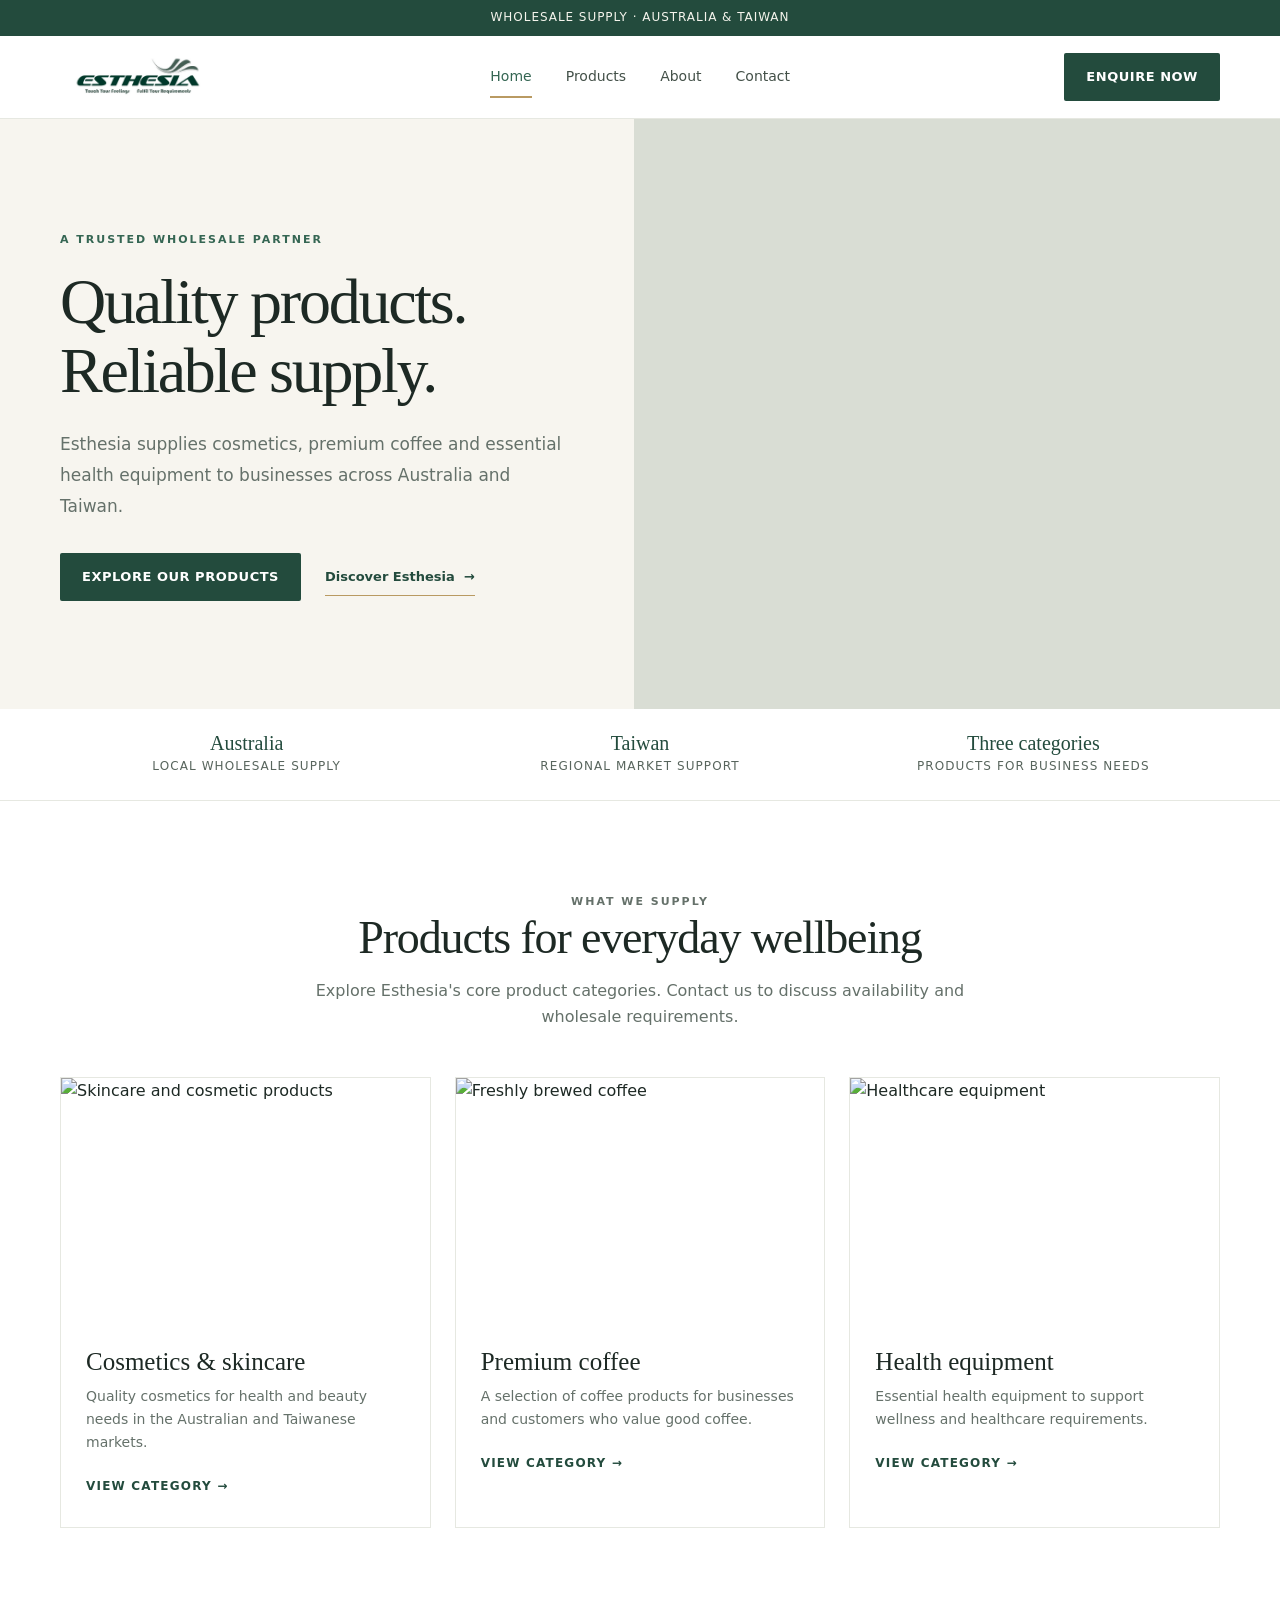
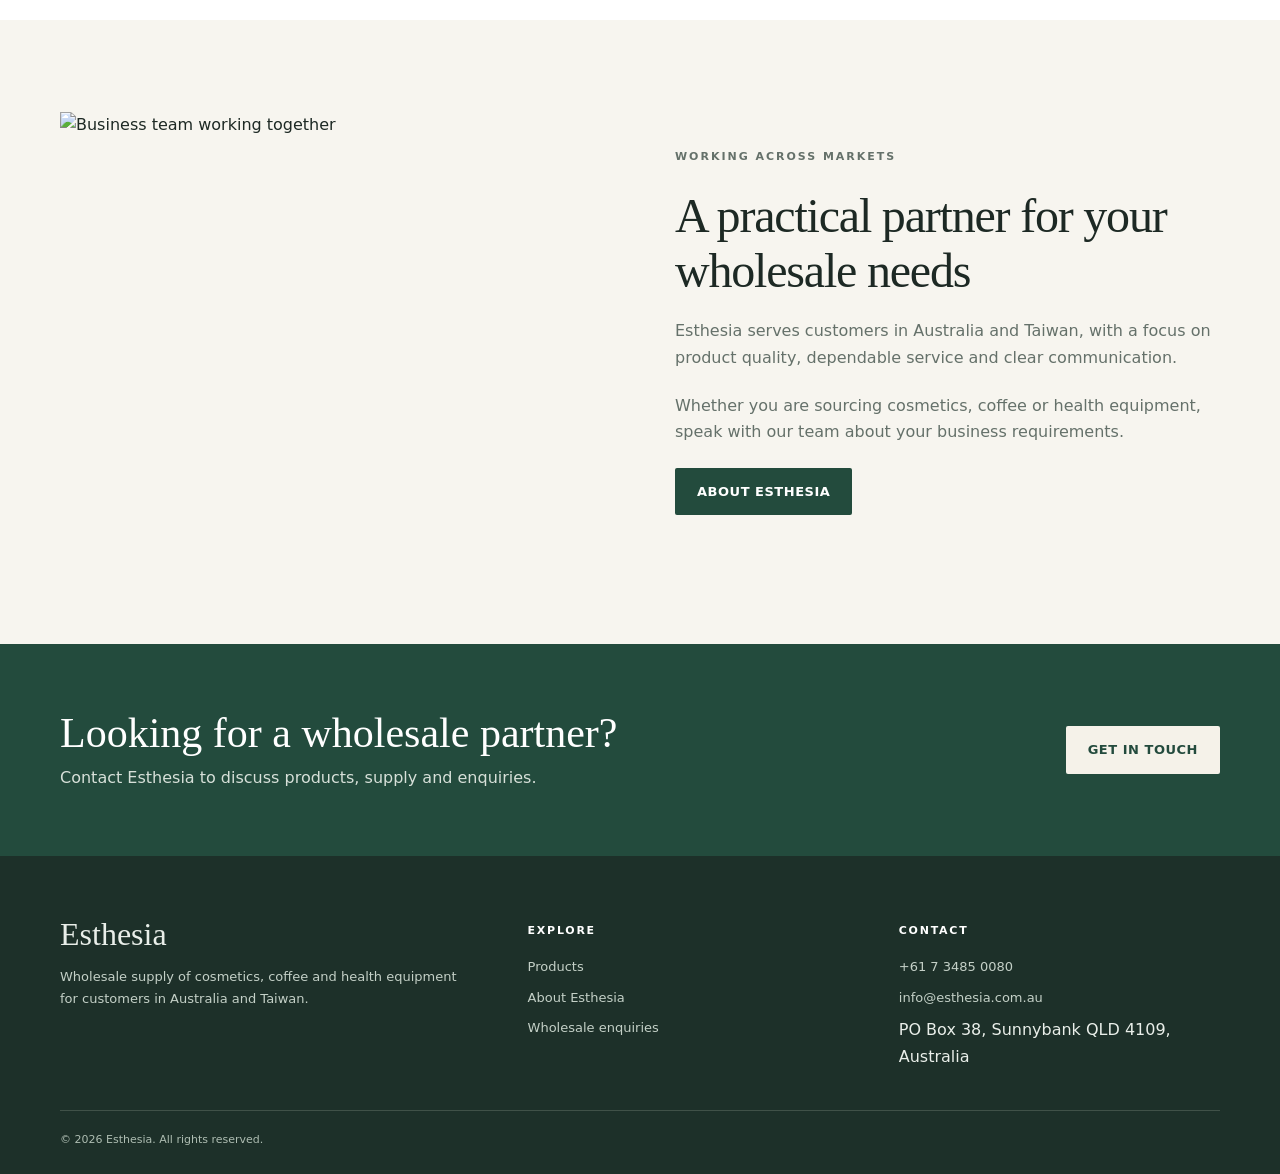
==== commit bff6c4cc: "Update homepage contact address" ====
--- a/index.html
+++ b/index.html
@@ -12,5 +12,5 @@
 </div></div></section>
 <section class="section soft"><div class="container split"><img class="split-image" src="https://images.unsplash.com/photo-1521737711867-e3b97375f902?auto=format&fit=crop&w=1200&q=85" alt="Business team working together"><div class="split-copy"><p class="eyebrow">Working across markets</p><h2>A practical partner for your wholesale needs</h2><p>Esthesia serves customers in Australia and Taiwan, with a focus on product quality, dependable service and clear communication.</p><p>Whether you are sourcing cosmetics, coffee or health equipment, speak with our team about your business requirements.</p><a class="button" href="about.html">ABOUT ESTHESIA</a></div></div></section>
 <section class="cta-band"><div class="container cta-inner"><div><h2>Looking for a wholesale partner?</h2><p>Contact Esthesia to discuss products, supply and enquiries.</p></div><a class="button light" href="contact.html">GET IN TOUCH</a></div></section></main>
-<footer class="site-footer"><div class="container"><div class="footer-grid"><div><div class="footer-brand">Esthesia</div><p>Wholesale supply of cosmetics, coffee and health equipment for customers in Australia and Taiwan.</p></div><div><h4>Explore</h4><div class="footer-links"><a href="products.html">Products</a><a href="about.html">About Esthesia</a><a href="contact.html">Wholesale enquiries</a></div></div><div><h4>Contact</h4><div class="footer-links"><a href="tel:+61734850080">+61 7 3485 0080</a><a href="mailto:info@esthesia.com.au">info@esthesia.com.au</a><span>179 Alfred St, Fortitude Valley QLD 4006</span></div></div></div><div class="copyright">© 2026 Esthesia. All rights reserved.</div></div></footer>
+<footer class="site-footer"><div class="container"><div class="footer-grid"><div><div class="footer-brand">Esthesia</div><p>Wholesale supply of cosmetics, coffee and health equipment for customers in Australia and Taiwan.</p></div><div><h4>Explore</h4><div class="footer-links"><a href="products.html">Products</a><a href="about.html">About Esthesia</a><a href="contact.html">Wholesale enquiries</a></div></div><div><h4>Contact</h4><div class="footer-links"><a href="tel:+61734850080">+61 7 3485 0080</a><a href="mailto:info@esthesia.com.au">info@esthesia.com.au</a><span>PO Box 38, Sunnybank QLD 4109, Australia</span></div></div></div><div class="copyright">© 2026 Esthesia. All rights reserved.</div></div></footer>
 <script>const toggle=document.querySelector('.menu-toggle');const nav=document.querySelector('.nav-links');toggle?.addEventListener('click',()=>{const open=nav.classList.toggle('open');toggle.setAttribute('aria-expanded',String(open));});</script></body></html>
